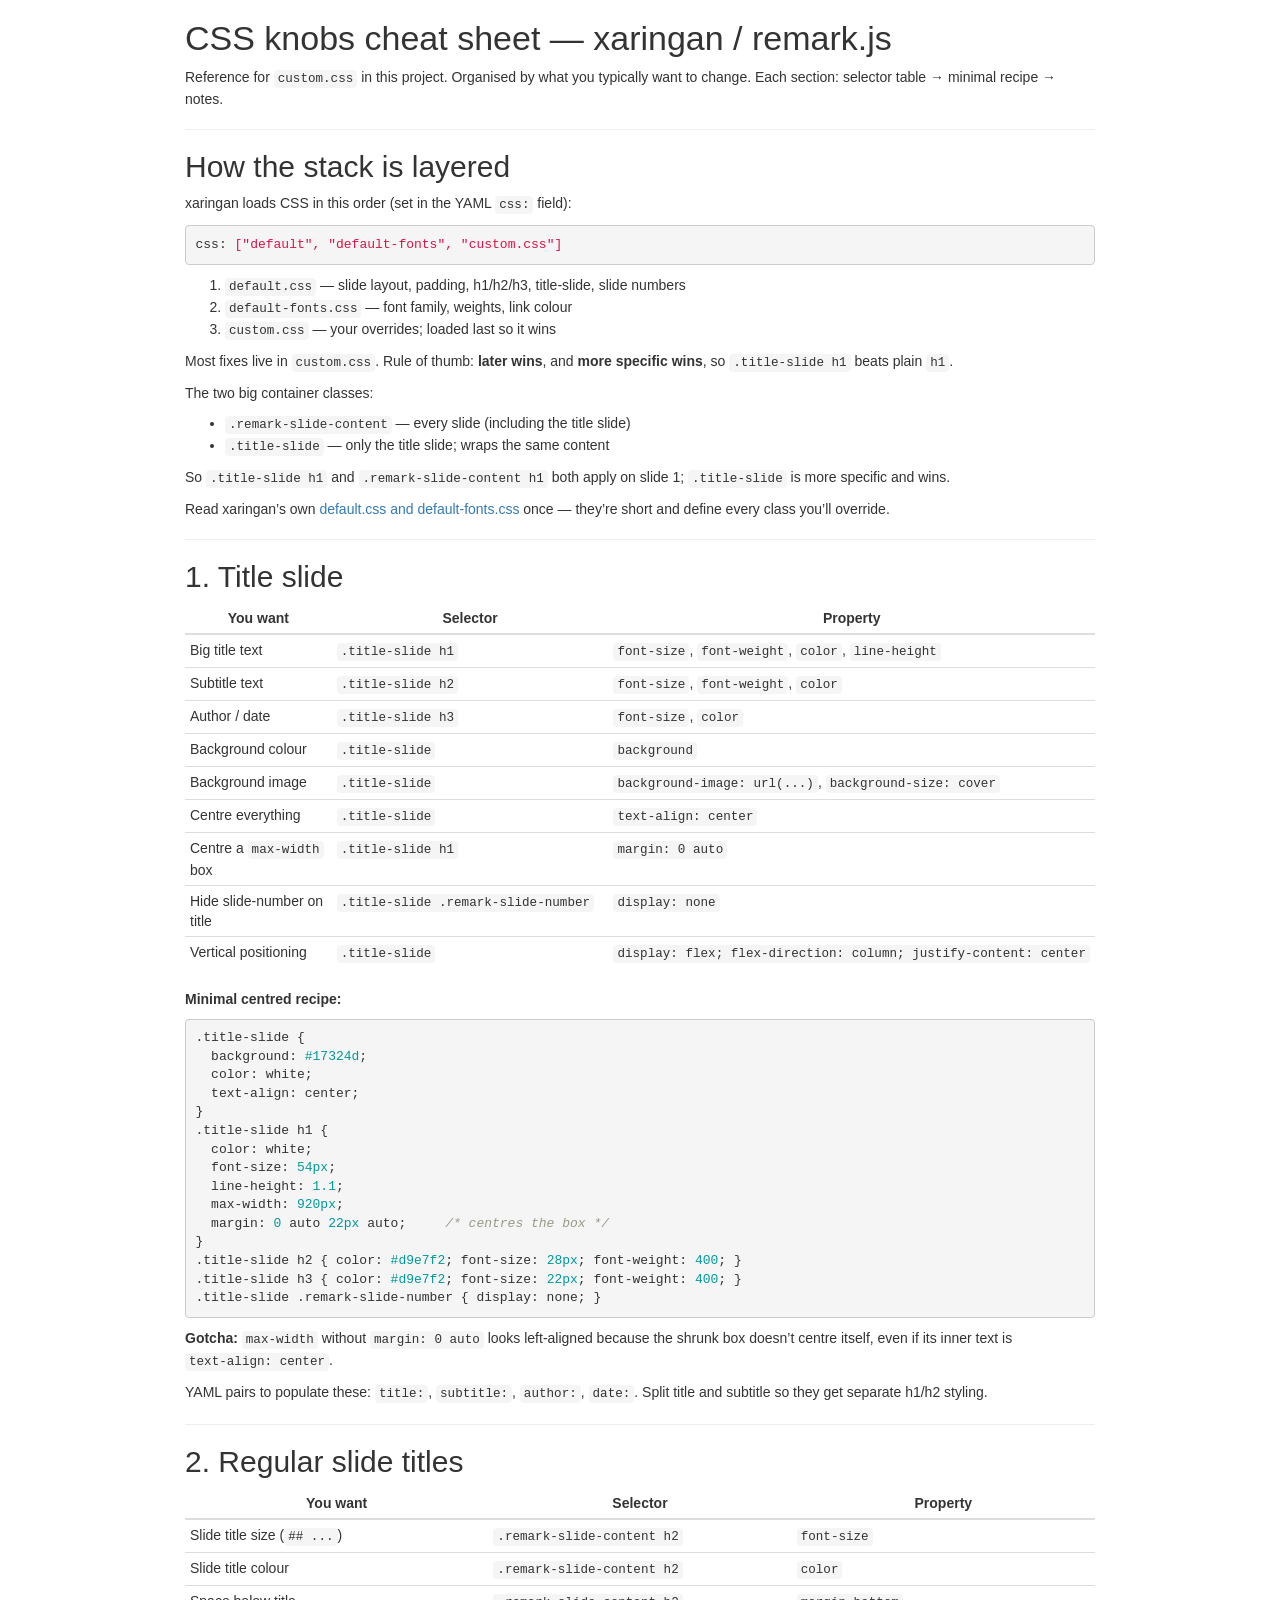
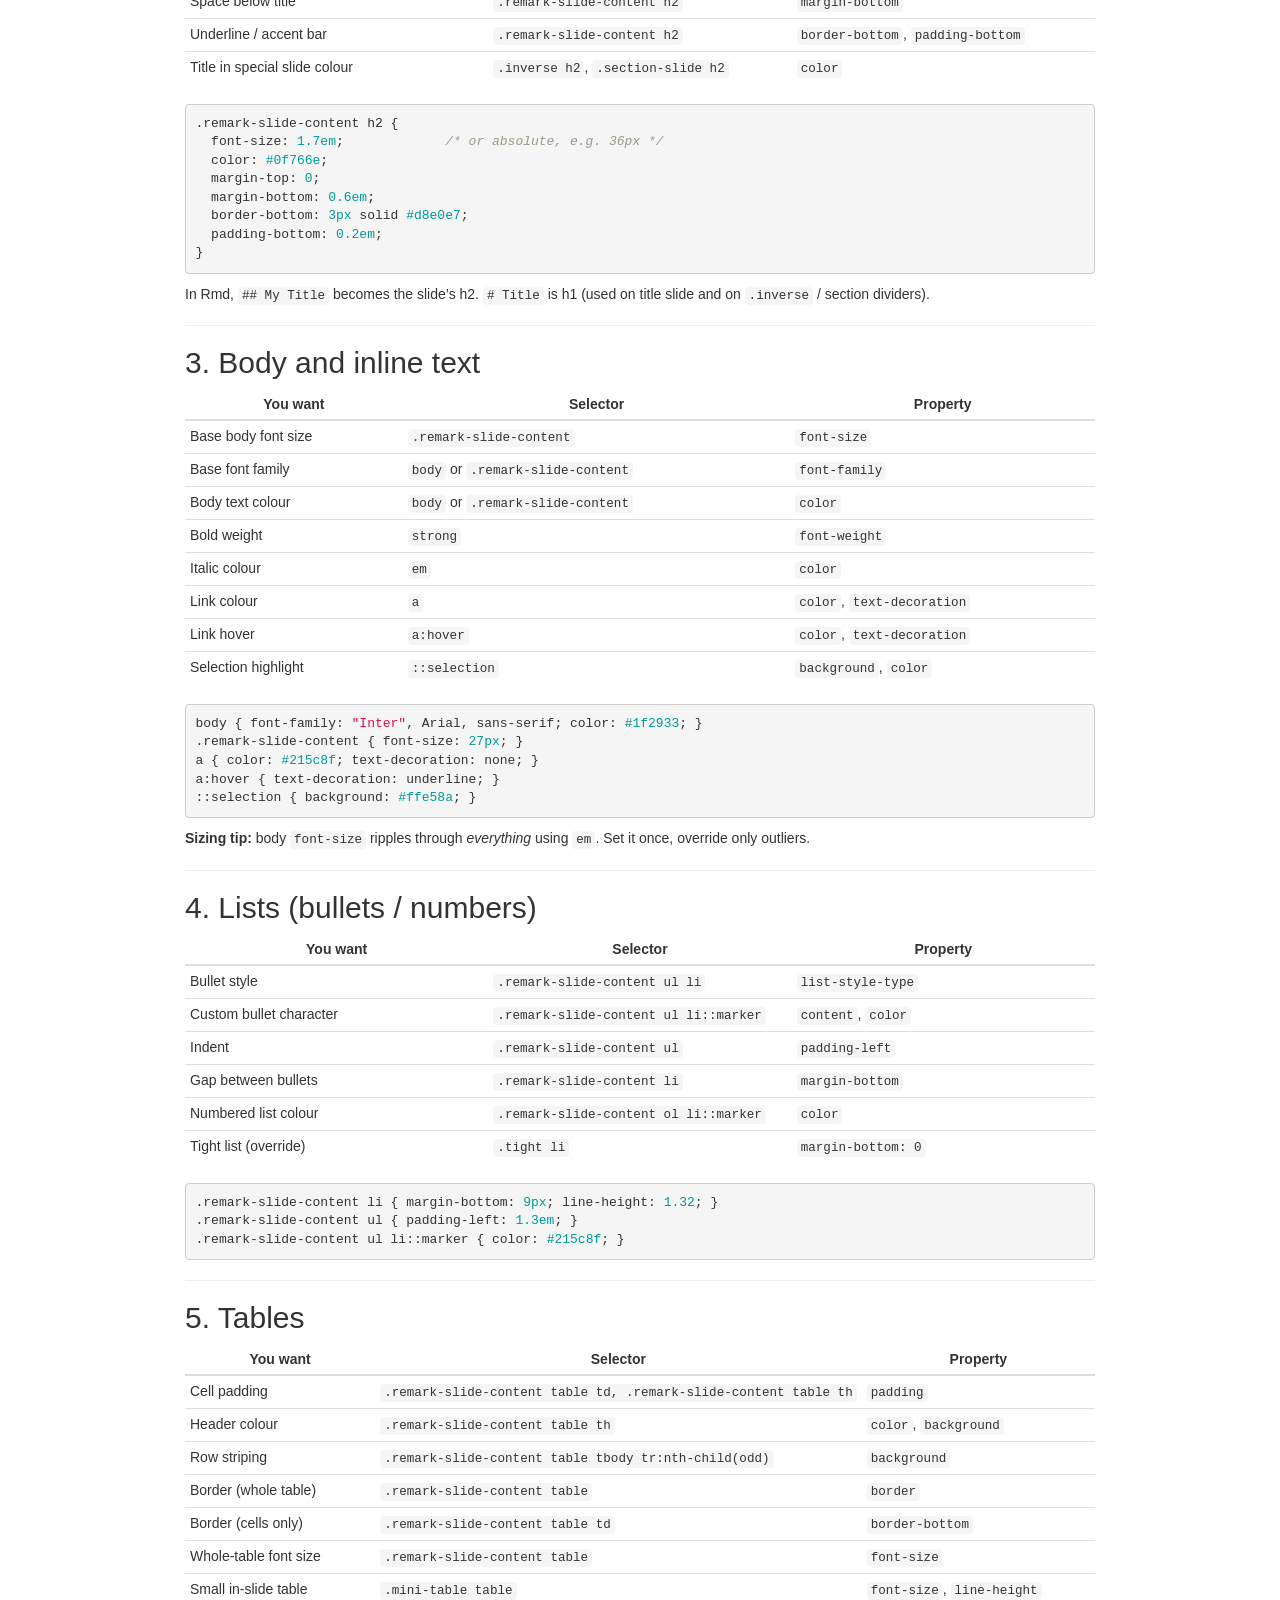
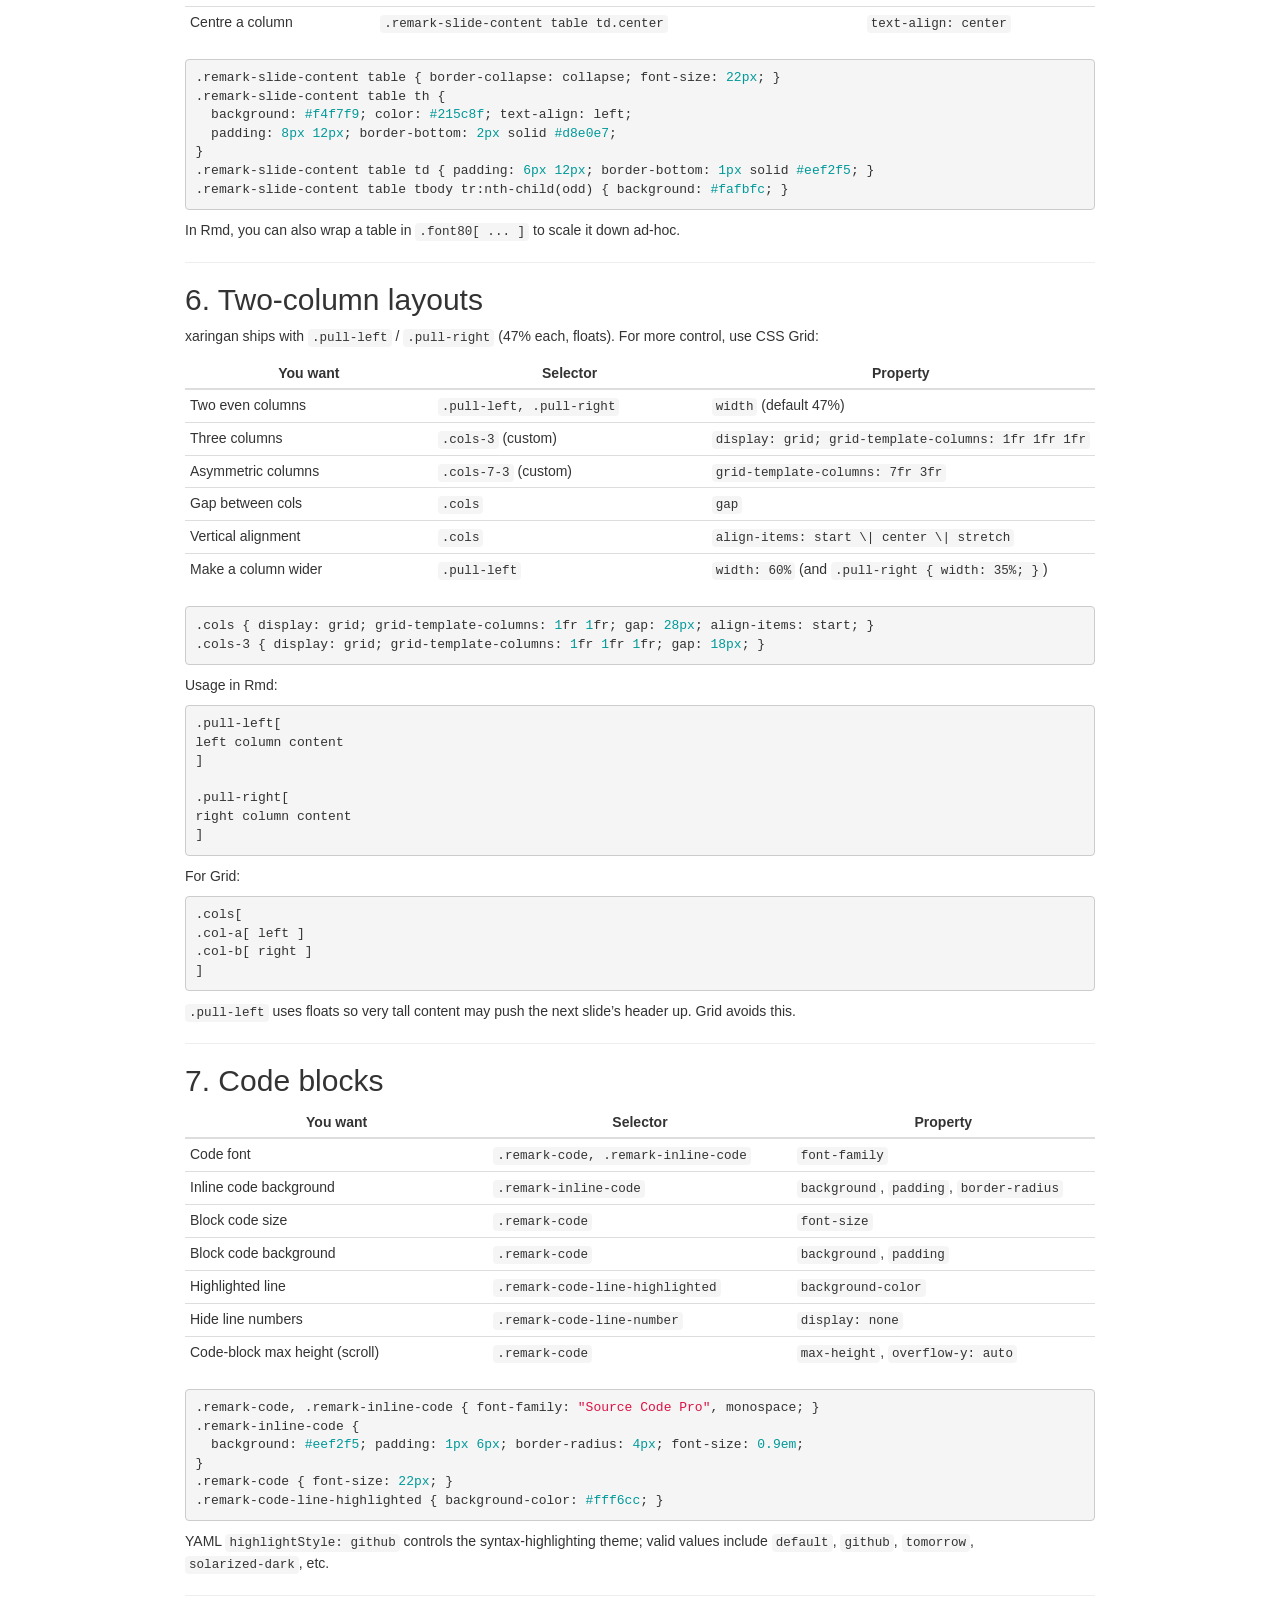
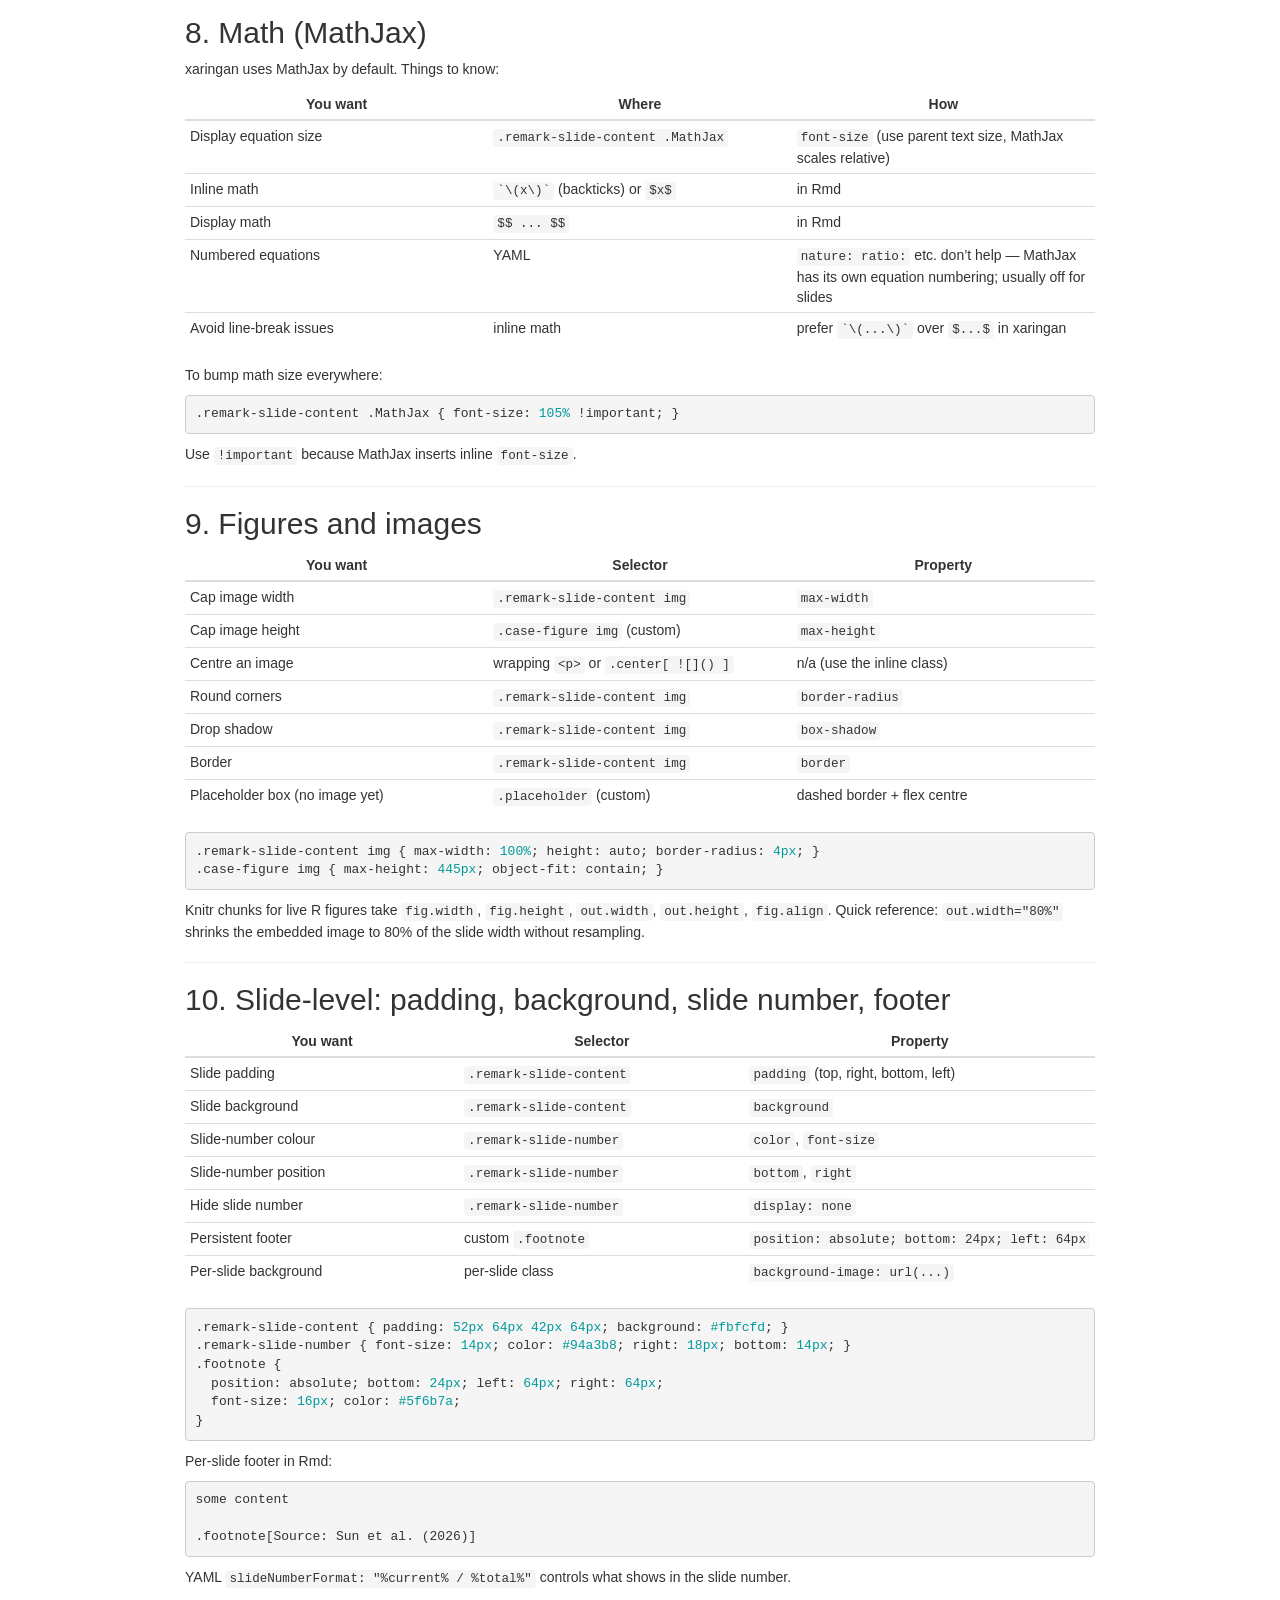
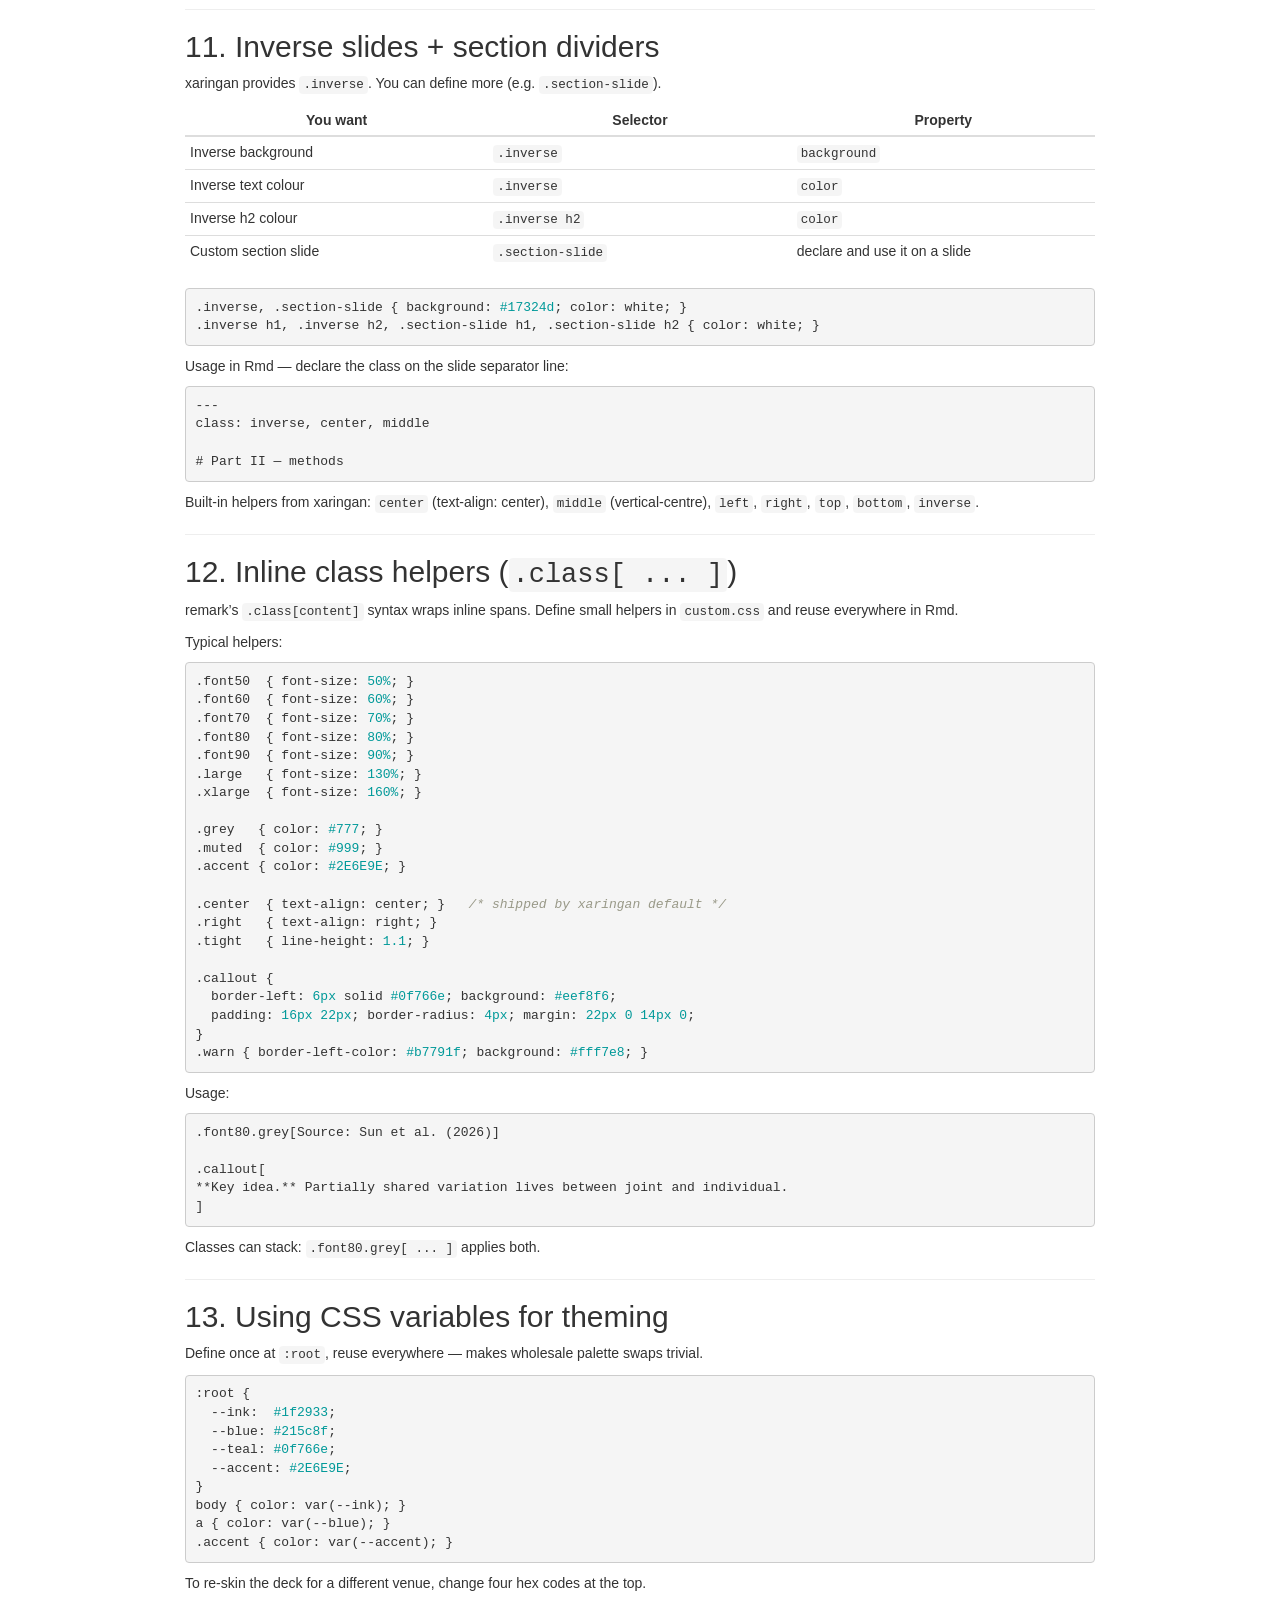
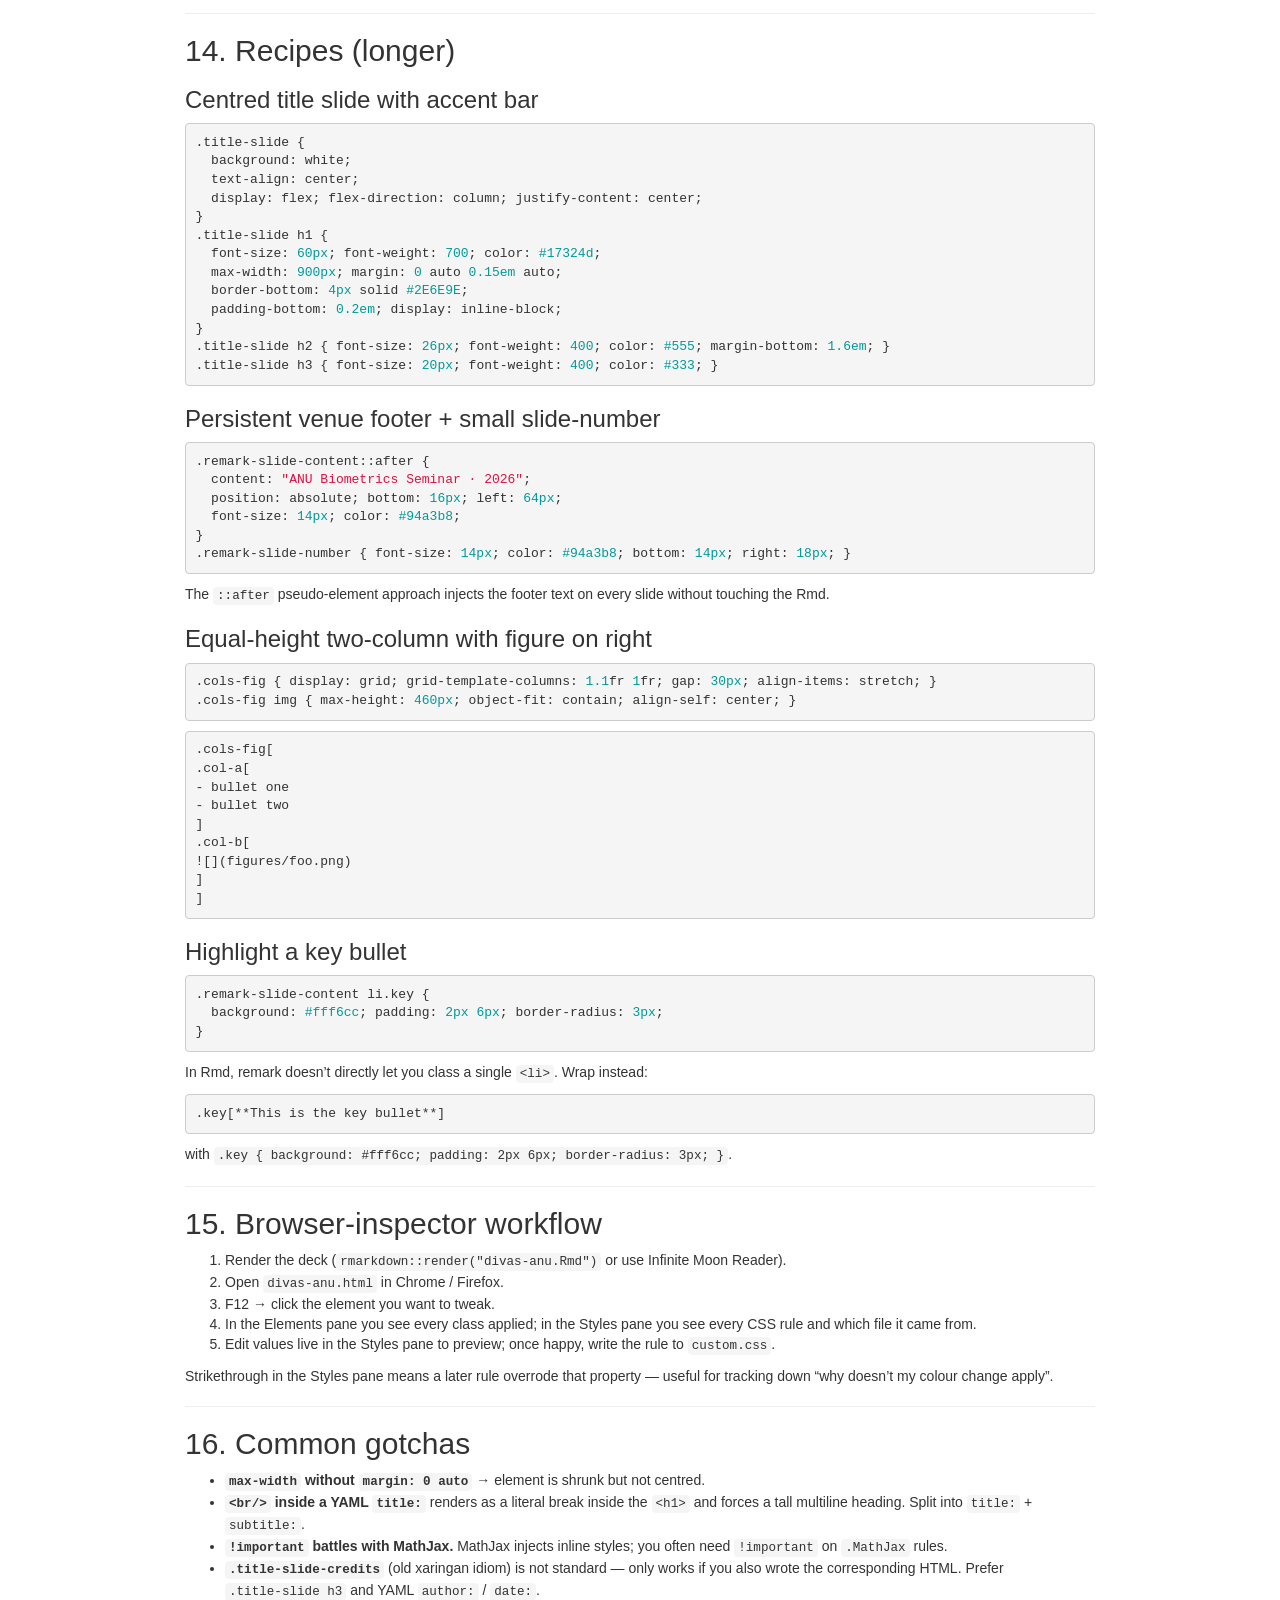
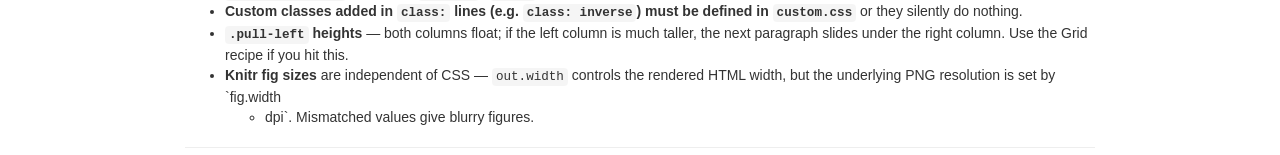
==== css-cheatsheet.html @ f2d8afa0 "css cheatsheet added" ====
<!DOCTYPE html>

<html>

<head>

<meta charset="utf-8" />
<meta name="generator" content="pandoc" />
<meta http-equiv="X-UA-Compatible" content="IE=EDGE" />




<title>css-cheatsheet</title>

<script>// Pandoc 2.9 adds attributes on both header and div. We remove the former (to
// be compatible with the behavior of Pandoc < 2.8).
document.addEventListener('DOMContentLoaded', function(e) {
  var hs = document.querySelectorAll("div.section[class*='level'] > :first-child");
  var i, h, a;
  for (i = 0; i < hs.length; i++) {
    h = hs[i];
    if (!/^h[1-6]$/i.test(h.tagName)) continue;  // it should be a header h1-h6
    a = h.attributes;
    while (a.length > 0) h.removeAttribute(a[0].name);
  }
});
</script>
<script>/*! jQuery v3.6.0 | (c) OpenJS Foundation and other contributors | jquery.org/license */
!function(e,t){"use strict";"object"==typeof module&&"object"==typeof module.exports?module.exports=e.document?t(e,!0):function(e){if(!e.document)throw new Error("jQuery requires a window with a document");return t(e)}:t(e)}("undefined"!=typeof window?window:this,function(C,e){"use strict";var t=[],r=Object.getPrototypeOf,s=t.slice,g=t.flat?function(e){return t.flat.call(e)}:function(e){return t.concat.apply([],e)},u=t.push,i=t.indexOf,n={},o=n.toString,v=n.hasOwnProperty,a=v.toString,l=a.call(Object),y={},m=function(e){return"function"==typeof e&&"number"!=typeof e.nodeType&&"function"!=typeof e.item},x=function(e){return null!=e&&e===e.window},E=C.document,c={type:!0,src:!0,nonce:!0,noModule:!0};function b(e,t,n){var r,i,o=(n=n||E).createElement("script");if(o.text=e,t)for(r in c)(i=t[r]||t.getAttribute&&t.getAttribute(r))&&o.setAttribute(r,i);n.head.appendChild(o).parentNode.removeChild(o)}function w(e){return null==e?e+"":"object"==typeof e||"function"==typeof e?n[o.call(e)]||"object":typeof e}var f="3.6.0",S=function(e,t){return new S.fn.init(e,t)};function p(e){var t=!!e&&"length"in e&&e.length,n=w(e);return!m(e)&&!x(e)&&("array"===n||0===t||"number"==typeof t&&0<t&&t-1 in e)}S.fn=S.prototype={jquery:f,constructor:S,length:0,toArray:function(){return s.call(this)},get:function(e){return null==e?s.call(this):e<0?this[e+this.length]:this[e]},pushStack:function(e){var t=S.merge(this.constructor(),e);return t.prevObject=this,t},each:function(e){return S.each(this,e)},map:function(n){return this.pushStack(S.map(this,function(e,t){return n.call(e,t,e)}))},slice:function(){return this.pushStack(s.apply(this,arguments))},first:function(){return this.eq(0)},last:function(){return this.eq(-1)},even:function(){return this.pushStack(S.grep(this,function(e,t){return(t+1)%2}))},odd:function(){return this.pushStack(S.grep(this,function(e,t){return t%2}))},eq:function(e){var t=this.length,n=+e+(e<0?t:0);return this.pushStack(0<=n&&n<t?[this[n]]:[])},end:function(){return this.prevObject||this.constructor()},push:u,sort:t.sort,splice:t.splice},S.extend=S.fn.extend=function(){var e,t,n,r,i,o,a=arguments[0]||{},s=1,u=arguments.length,l=!1;for("boolean"==typeof a&&(l=a,a=arguments[s]||{},s++),"object"==typeof a||m(a)||(a={}),s===u&&(a=this,s--);s<u;s++)if(null!=(e=arguments[s]))for(t in e)r=e[t],"__proto__"!==t&&a!==r&&(l&&r&&(S.isPlainObject(r)||(i=Array.isArray(r)))?(n=a[t],o=i&&!Array.isArray(n)?[]:i||S.isPlainObject(n)?n:{},i=!1,a[t]=S.extend(l,o,r)):void 0!==r&&(a[t]=r));return a},S.extend({expando:"jQuery"+(f+Math.random()).replace(/\D/g,""),isReady:!0,error:function(e){throw new Error(e)},noop:function(){},isPlainObject:function(e){var t,n;return!(!e||"[object Object]"!==o.call(e))&&(!(t=r(e))||"function"==typeof(n=v.call(t,"constructor")&&t.constructor)&&a.call(n)===l)},isEmptyObject:function(e){var t;for(t in e)return!1;return!0},globalEval:function(e,t,n){b(e,{nonce:t&&t.nonce},n)},each:function(e,t){var n,r=0;if(p(e)){for(n=e.length;r<n;r++)if(!1===t.call(e[r],r,e[r]))break}else for(r in e)if(!1===t.call(e[r],r,e[r]))break;return e},makeArray:function(e,t){var n=t||[];return null!=e&&(p(Object(e))?S.merge(n,"string"==typeof e?[e]:e):u.call(n,e)),n},inArray:function(e,t,n){return null==t?-1:i.call(t,e,n)},merge:function(e,t){for(var n=+t.length,r=0,i=e.length;r<n;r++)e[i++]=t[r];return e.length=i,e},grep:function(e,t,n){for(var r=[],i=0,o=e.length,a=!n;i<o;i++)!t(e[i],i)!==a&&r.push(e[i]);return r},map:function(e,t,n){var r,i,o=0,a=[];if(p(e))for(r=e.length;o<r;o++)null!=(i=t(e[o],o,n))&&a.push(i);else for(o in e)null!=(i=t(e[o],o,n))&&a.push(i);return g(a)},guid:1,support:y}),"function"==typeof Symbol&&(S.fn[Symbol.iterator]=t[Symbol.iterator]),S.each("Boolean Number String Function Array Date RegExp Object Error Symbol".split(" "),function(e,t){n["[object "+t+"]"]=t.toLowerCase()});var d=function(n){var e,d,b,o,i,h,f,g,w,u,l,T,C,a,E,v,s,c,y,S="sizzle"+1*new Date,p=n.document,k=0,r=0,m=ue(),x=ue(),A=ue(),N=ue(),j=function(e,t){return e===t&&(l=!0),0},D={}.hasOwnProperty,t=[],q=t.pop,L=t.push,H=t.push,O=t.slice,P=function(e,t){for(var n=0,r=e.length;n<r;n++)if(e[n]===t)return n;return-1},R="checked|selected|async|autofocus|autoplay|controls|defer|disabled|hidden|ismap|loop|multiple|open|readonly|required|scoped",M="[\\x20\\t\\r\\n\\f]",I="(?:\\\\[\\da-fA-F]{1,6}"+M+"?|\\\\[^\\r\\n\\f]|[\\w-]|[^\0-\\x7f])+",W="\\["+M+"*("+I+")(?:"+M+"*([*^$|!~]?=)"+M+"*(?:'((?:\\\\.|[^\\\\'])*)'|\"((?:\\\\.|[^\\\\\"])*)\"|("+I+"))|)"+M+"*\\]",F=":("+I+")(?:\\((('((?:\\\\.|[^\\\\'])*)'|\"((?:\\\\.|[^\\\\\"])*)\")|((?:\\\\.|[^\\\\()[\\]]|"+W+")*)|.*)\\)|)",B=new RegExp(M+"+","g"),$=new RegExp("^"+M+"+|((?:^|[^\\\\])(?:\\\\.)*)"+M+"+$","g"),_=new RegExp("^"+M+"*,"+M+"*"),z=new RegExp("^"+M+"*([>+~]|"+M+")"+M+"*"),U=new RegExp(M+"|>"),X=new RegExp(F),V=new RegExp("^"+I+"$"),G={ID:new RegExp("^#("+I+")"),CLASS:new RegExp("^\\.("+I+")"),TAG:new RegExp("^("+I+"|[*])"),ATTR:new RegExp("^"+W),PSEUDO:new RegExp("^"+F),CHILD:new RegExp("^:(only|first|last|nth|nth-last)-(child|of-type)(?:\\("+M+"*(even|odd|(([+-]|)(\\d*)n|)"+M+"*(?:([+-]|)"+M+"*(\\d+)|))"+M+"*\\)|)","i"),bool:new RegExp("^(?:"+R+")$","i"),needsContext:new RegExp("^"+M+"*[>+~]|:(even|odd|eq|gt|lt|nth|first|last)(?:\\("+M+"*((?:-\\d)?\\d*)"+M+"*\\)|)(?=[^-]|$)","i")},Y=/HTML$/i,Q=/^(?:input|select|textarea|button)$/i,J=/^h\d$/i,K=/^[^{]+\{\s*\[native \w/,Z=/^(?:#([\w-]+)|(\w+)|\.([\w-]+))$/,ee=/[+~]/,te=new RegExp("\\\\[\\da-fA-F]{1,6}"+M+"?|\\\\([^\\r\\n\\f])","g"),ne=function(e,t){var n="0x"+e.slice(1)-65536;return t||(n<0?String.fromCharCode(n+65536):String.fromCharCode(n>>10|55296,1023&n|56320))},re=/([\0-\x1f\x7f]|^-?\d)|^-$|[^\0-\x1f\x7f-\uFFFF\w-]/g,ie=function(e,t){return t?"\0"===e?"\ufffd":e.slice(0,-1)+"\\"+e.charCodeAt(e.length-1).toString(16)+" ":"\\"+e},oe=function(){T()},ae=be(function(e){return!0===e.disabled&&"fieldset"===e.nodeName.toLowerCase()},{dir:"parentNode",next:"legend"});try{H.apply(t=O.call(p.childNodes),p.childNodes),t[p.childNodes.length].nodeType}catch(e){H={apply:t.length?function(e,t){L.apply(e,O.call(t))}:function(e,t){var n=e.length,r=0;while(e[n++]=t[r++]);e.length=n-1}}}function se(t,e,n,r){var i,o,a,s,u,l,c,f=e&&e.ownerDocument,p=e?e.nodeType:9;if(n=n||[],"string"!=typeof t||!t||1!==p&&9!==p&&11!==p)return n;if(!r&&(T(e),e=e||C,E)){if(11!==p&&(u=Z.exec(t)))if(i=u[1]){if(9===p){if(!(a=e.getElementById(i)))return n;if(a.id===i)return n.push(a),n}else if(f&&(a=f.getElementById(i))&&y(e,a)&&a.id===i)return n.push(a),n}else{if(u[2])return H.apply(n,e.getElementsByTagName(t)),n;if((i=u[3])&&d.getElementsByClassName&&e.getElementsByClassName)return H.apply(n,e.getElementsByClassName(i)),n}if(d.qsa&&!N[t+" "]&&(!v||!v.test(t))&&(1!==p||"object"!==e.nodeName.toLowerCase())){if(c=t,f=e,1===p&&(U.test(t)||z.test(t))){(f=ee.test(t)&&ye(e.parentNode)||e)===e&&d.scope||((s=e.getAttribute("id"))?s=s.replace(re,ie):e.setAttribute("id",s=S)),o=(l=h(t)).length;while(o--)l[o]=(s?"#"+s:":scope")+" "+xe(l[o]);c=l.join(",")}try{return H.apply(n,f.querySelectorAll(c)),n}catch(e){N(t,!0)}finally{s===S&&e.removeAttribute("id")}}}return g(t.replace($,"$1"),e,n,r)}function ue(){var r=[];return function e(t,n){return r.push(t+" ")>b.cacheLength&&delete e[r.shift()],e[t+" "]=n}}function le(e){return e[S]=!0,e}function ce(e){var t=C.createElement("fieldset");try{return!!e(t)}catch(e){return!1}finally{t.parentNode&&t.parentNode.removeChild(t),t=null}}function fe(e,t){var n=e.split("|"),r=n.length;while(r--)b.attrHandle[n[r]]=t}function pe(e,t){var n=t&&e,r=n&&1===e.nodeType&&1===t.nodeType&&e.sourceIndex-t.sourceIndex;if(r)return r;if(n)while(n=n.nextSibling)if(n===t)return-1;return e?1:-1}function de(t){return function(e){return"input"===e.nodeName.toLowerCase()&&e.type===t}}function he(n){return function(e){var t=e.nodeName.toLowerCase();return("input"===t||"button"===t)&&e.type===n}}function ge(t){return function(e){return"form"in e?e.parentNode&&!1===e.disabled?"label"in e?"label"in e.parentNode?e.parentNode.disabled===t:e.disabled===t:e.isDisabled===t||e.isDisabled!==!t&&ae(e)===t:e.disabled===t:"label"in e&&e.disabled===t}}function ve(a){return le(function(o){return o=+o,le(function(e,t){var n,r=a([],e.length,o),i=r.length;while(i--)e[n=r[i]]&&(e[n]=!(t[n]=e[n]))})})}function ye(e){return e&&"undefined"!=typeof e.getElementsByTagName&&e}for(e in d=se.support={},i=se.isXML=function(e){var t=e&&e.namespaceURI,n=e&&(e.ownerDocument||e).documentElement;return!Y.test(t||n&&n.nodeName||"HTML")},T=se.setDocument=function(e){var t,n,r=e?e.ownerDocument||e:p;return r!=C&&9===r.nodeType&&r.documentElement&&(a=(C=r).documentElement,E=!i(C),p!=C&&(n=C.defaultView)&&n.top!==n&&(n.addEventListener?n.addEventListener("unload",oe,!1):n.attachEvent&&n.attachEvent("onunload",oe)),d.scope=ce(function(e){return a.appendChild(e).appendChild(C.createElement("div")),"undefined"!=typeof e.querySelectorAll&&!e.querySelectorAll(":scope fieldset div").length}),d.attributes=ce(function(e){return e.className="i",!e.getAttribute("className")}),d.getElementsByTagName=ce(function(e){return e.appendChild(C.createComment("")),!e.getElementsByTagName("*").length}),d.getElementsByClassName=K.test(C.getElementsByClassName),d.getById=ce(function(e){return a.appendChild(e).id=S,!C.getElementsByName||!C.getElementsByName(S).length}),d.getById?(b.filter.ID=function(e){var t=e.replace(te,ne);return function(e){return e.getAttribute("id")===t}},b.find.ID=function(e,t){if("undefined"!=typeof t.getElementById&&E){var n=t.getElementById(e);return n?[n]:[]}}):(b.filter.ID=function(e){var n=e.replace(te,ne);return function(e){var t="undefined"!=typeof e.getAttributeNode&&e.getAttributeNode("id");return t&&t.value===n}},b.find.ID=function(e,t){if("undefined"!=typeof t.getElementById&&E){var n,r,i,o=t.getElementById(e);if(o){if((n=o.getAttributeNode("id"))&&n.value===e)return[o];i=t.getElementsByName(e),r=0;while(o=i[r++])if((n=o.getAttributeNode("id"))&&n.value===e)return[o]}return[]}}),b.find.TAG=d.getElementsByTagName?function(e,t){return"undefined"!=typeof t.getElementsByTagName?t.getElementsByTagName(e):d.qsa?t.querySelectorAll(e):void 0}:function(e,t){var n,r=[],i=0,o=t.getElementsByTagName(e);if("*"===e){while(n=o[i++])1===n.nodeType&&r.push(n);return r}return o},b.find.CLASS=d.getElementsByClassName&&function(e,t){if("undefined"!=typeof t.getElementsByClassName&&E)return t.getElementsByClassName(e)},s=[],v=[],(d.qsa=K.test(C.querySelectorAll))&&(ce(function(e){var t;a.appendChild(e).innerHTML="<a id='"+S+"'></a><select id='"+S+"-\r\\' msallowcapture=''><option selected=''></option></select>",e.querySelectorAll("[msallowcapture^='']").length&&v.push("[*^$]="+M+"*(?:''|\"\")"),e.querySelectorAll("[selected]").length||v.push("\\["+M+"*(?:value|"+R+")"),e.querySelectorAll("[id~="+S+"-]").length||v.push("~="),(t=C.createElement("input")).setAttribute("name",""),e.appendChild(t),e.querySelectorAll("[name='']").length||v.push("\\["+M+"*name"+M+"*="+M+"*(?:''|\"\")"),e.querySelectorAll(":checked").length||v.push(":checked"),e.querySelectorAll("a#"+S+"+*").length||v.push(".#.+[+~]"),e.querySelectorAll("\\\f"),v.push("[\\r\\n\\f]")}),ce(function(e){e.innerHTML="<a href='' disabled='disabled'></a><select disabled='disabled'><option/></select>";var t=C.createElement("input");t.setAttribute("type","hidden"),e.appendChild(t).setAttribute("name","D"),e.querySelectorAll("[name=d]").length&&v.push("name"+M+"*[*^$|!~]?="),2!==e.querySelectorAll(":enabled").length&&v.push(":enabled",":disabled"),a.appendChild(e).disabled=!0,2!==e.querySelectorAll(":disabled").length&&v.push(":enabled",":disabled"),e.querySelectorAll("*,:x"),v.push(",.*:")})),(d.matchesSelector=K.test(c=a.matches||a.webkitMatchesSelector||a.mozMatchesSelector||a.oMatchesSelector||a.msMatchesSelector))&&ce(function(e){d.disconnectedMatch=c.call(e,"*"),c.call(e,"[s!='']:x"),s.push("!=",F)}),v=v.length&&new RegExp(v.join("|")),s=s.length&&new RegExp(s.join("|")),t=K.test(a.compareDocumentPosition),y=t||K.test(a.contains)?function(e,t){var n=9===e.nodeType?e.documentElement:e,r=t&&t.parentNode;return e===r||!(!r||1!==r.nodeType||!(n.contains?n.contains(r):e.compareDocumentPosition&&16&e.compareDocumentPosition(r)))}:function(e,t){if(t)while(t=t.parentNode)if(t===e)return!0;return!1},j=t?function(e,t){if(e===t)return l=!0,0;var n=!e.compareDocumentPosition-!t.compareDocumentPosition;return n||(1&(n=(e.ownerDocument||e)==(t.ownerDocument||t)?e.compareDocumentPosition(t):1)||!d.sortDetached&&t.compareDocumentPosition(e)===n?e==C||e.ownerDocument==p&&y(p,e)?-1:t==C||t.ownerDocument==p&&y(p,t)?1:u?P(u,e)-P(u,t):0:4&n?-1:1)}:function(e,t){if(e===t)return l=!0,0;var n,r=0,i=e.parentNode,o=t.parentNode,a=[e],s=[t];if(!i||!o)return e==C?-1:t==C?1:i?-1:o?1:u?P(u,e)-P(u,t):0;if(i===o)return pe(e,t);n=e;while(n=n.parentNode)a.unshift(n);n=t;while(n=n.parentNode)s.unshift(n);while(a[r]===s[r])r++;return r?pe(a[r],s[r]):a[r]==p?-1:s[r]==p?1:0}),C},se.matches=function(e,t){return se(e,null,null,t)},se.matchesSelector=function(e,t){if(T(e),d.matchesSelector&&E&&!N[t+" "]&&(!s||!s.test(t))&&(!v||!v.test(t)))try{var n=c.call(e,t);if(n||d.disconnectedMatch||e.document&&11!==e.document.nodeType)return n}catch(e){N(t,!0)}return 0<se(t,C,null,[e]).length},se.contains=function(e,t){return(e.ownerDocument||e)!=C&&T(e),y(e,t)},se.attr=function(e,t){(e.ownerDocument||e)!=C&&T(e);var n=b.attrHandle[t.toLowerCase()],r=n&&D.call(b.attrHandle,t.toLowerCase())?n(e,t,!E):void 0;return void 0!==r?r:d.attributes||!E?e.getAttribute(t):(r=e.getAttributeNode(t))&&r.specified?r.value:null},se.escape=function(e){return(e+"").replace(re,ie)},se.error=function(e){throw new Error("Syntax error, unrecognized expression: "+e)},se.uniqueSort=function(e){var t,n=[],r=0,i=0;if(l=!d.detectDuplicates,u=!d.sortStable&&e.slice(0),e.sort(j),l){while(t=e[i++])t===e[i]&&(r=n.push(i));while(r--)e.splice(n[r],1)}return u=null,e},o=se.getText=function(e){var t,n="",r=0,i=e.nodeType;if(i){if(1===i||9===i||11===i){if("string"==typeof e.textContent)return e.textContent;for(e=e.firstChild;e;e=e.nextSibling)n+=o(e)}else if(3===i||4===i)return e.nodeValue}else while(t=e[r++])n+=o(t);return n},(b=se.selectors={cacheLength:50,createPseudo:le,match:G,attrHandle:{},find:{},relative:{">":{dir:"parentNode",first:!0}," ":{dir:"parentNode"},"+":{dir:"previousSibling",first:!0},"~":{dir:"previousSibling"}},preFilter:{ATTR:function(e){return e[1]=e[1].replace(te,ne),e[3]=(e[3]||e[4]||e[5]||"").replace(te,ne),"~="===e[2]&&(e[3]=" "+e[3]+" "),e.slice(0,4)},CHILD:function(e){return e[1]=e[1].toLowerCase(),"nth"===e[1].slice(0,3)?(e[3]||se.error(e[0]),e[4]=+(e[4]?e[5]+(e[6]||1):2*("even"===e[3]||"odd"===e[3])),e[5]=+(e[7]+e[8]||"odd"===e[3])):e[3]&&se.error(e[0]),e},PSEUDO:function(e){var t,n=!e[6]&&e[2];return G.CHILD.test(e[0])?null:(e[3]?e[2]=e[4]||e[5]||"":n&&X.test(n)&&(t=h(n,!0))&&(t=n.indexOf(")",n.length-t)-n.length)&&(e[0]=e[0].slice(0,t),e[2]=n.slice(0,t)),e.slice(0,3))}},filter:{TAG:function(e){var t=e.replace(te,ne).toLowerCase();return"*"===e?function(){return!0}:function(e){return e.nodeName&&e.nodeName.toLowerCase()===t}},CLASS:function(e){var t=m[e+" "];return t||(t=new RegExp("(^|"+M+")"+e+"("+M+"|$)"))&&m(e,function(e){return t.test("string"==typeof e.className&&e.className||"undefined"!=typeof e.getAttribute&&e.getAttribute("class")||"")})},ATTR:function(n,r,i){return function(e){var t=se.attr(e,n);return null==t?"!="===r:!r||(t+="","="===r?t===i:"!="===r?t!==i:"^="===r?i&&0===t.indexOf(i):"*="===r?i&&-1<t.indexOf(i):"$="===r?i&&t.slice(-i.length)===i:"~="===r?-1<(" "+t.replace(B," ")+" ").indexOf(i):"|="===r&&(t===i||t.slice(0,i.length+1)===i+"-"))}},CHILD:function(h,e,t,g,v){var y="nth"!==h.slice(0,3),m="last"!==h.slice(-4),x="of-type"===e;return 1===g&&0===v?function(e){return!!e.parentNode}:function(e,t,n){var r,i,o,a,s,u,l=y!==m?"nextSibling":"previousSibling",c=e.parentNode,f=x&&e.nodeName.toLowerCase(),p=!n&&!x,d=!1;if(c){if(y){while(l){a=e;while(a=a[l])if(x?a.nodeName.toLowerCase()===f:1===a.nodeType)return!1;u=l="only"===h&&!u&&"nextSibling"}return!0}if(u=[m?c.firstChild:c.lastChild],m&&p){d=(s=(r=(i=(o=(a=c)[S]||(a[S]={}))[a.uniqueID]||(o[a.uniqueID]={}))[h]||[])[0]===k&&r[1])&&r[2],a=s&&c.childNodes[s];while(a=++s&&a&&a[l]||(d=s=0)||u.pop())if(1===a.nodeType&&++d&&a===e){i[h]=[k,s,d];break}}else if(p&&(d=s=(r=(i=(o=(a=e)[S]||(a[S]={}))[a.uniqueID]||(o[a.uniqueID]={}))[h]||[])[0]===k&&r[1]),!1===d)while(a=++s&&a&&a[l]||(d=s=0)||u.pop())if((x?a.nodeName.toLowerCase()===f:1===a.nodeType)&&++d&&(p&&((i=(o=a[S]||(a[S]={}))[a.uniqueID]||(o[a.uniqueID]={}))[h]=[k,d]),a===e))break;return(d-=v)===g||d%g==0&&0<=d/g}}},PSEUDO:function(e,o){var t,a=b.pseudos[e]||b.setFilters[e.toLowerCase()]||se.error("unsupported pseudo: "+e);return a[S]?a(o):1<a.length?(t=[e,e,"",o],b.setFilters.hasOwnProperty(e.toLowerCase())?le(function(e,t){var n,r=a(e,o),i=r.length;while(i--)e[n=P(e,r[i])]=!(t[n]=r[i])}):function(e){return a(e,0,t)}):a}},pseudos:{not:le(function(e){var r=[],i=[],s=f(e.replace($,"$1"));return s[S]?le(function(e,t,n,r){var i,o=s(e,null,r,[]),a=e.length;while(a--)(i=o[a])&&(e[a]=!(t[a]=i))}):function(e,t,n){return r[0]=e,s(r,null,n,i),r[0]=null,!i.pop()}}),has:le(function(t){return function(e){return 0<se(t,e).length}}),contains:le(function(t){return t=t.replace(te,ne),function(e){return-1<(e.textContent||o(e)).indexOf(t)}}),lang:le(function(n){return V.test(n||"")||se.error("unsupported lang: "+n),n=n.replace(te,ne).toLowerCase(),function(e){var t;do{if(t=E?e.lang:e.getAttribute("xml:lang")||e.getAttribute("lang"))return(t=t.toLowerCase())===n||0===t.indexOf(n+"-")}while((e=e.parentNode)&&1===e.nodeType);return!1}}),target:function(e){var t=n.location&&n.location.hash;return t&&t.slice(1)===e.id},root:function(e){return e===a},focus:function(e){return e===C.activeElement&&(!C.hasFocus||C.hasFocus())&&!!(e.type||e.href||~e.tabIndex)},enabled:ge(!1),disabled:ge(!0),checked:function(e){var t=e.nodeName.toLowerCase();return"input"===t&&!!e.checked||"option"===t&&!!e.selected},selected:function(e){return e.parentNode&&e.parentNode.selectedIndex,!0===e.selected},empty:function(e){for(e=e.firstChild;e;e=e.nextSibling)if(e.nodeType<6)return!1;return!0},parent:function(e){return!b.pseudos.empty(e)},header:function(e){return J.test(e.nodeName)},input:function(e){return Q.test(e.nodeName)},button:function(e){var t=e.nodeName.toLowerCase();return"input"===t&&"button"===e.type||"button"===t},text:function(e){var t;return"input"===e.nodeName.toLowerCase()&&"text"===e.type&&(null==(t=e.getAttribute("type"))||"text"===t.toLowerCase())},first:ve(function(){return[0]}),last:ve(function(e,t){return[t-1]}),eq:ve(function(e,t,n){return[n<0?n+t:n]}),even:ve(function(e,t){for(var n=0;n<t;n+=2)e.push(n);return e}),odd:ve(function(e,t){for(var n=1;n<t;n+=2)e.push(n);return e}),lt:ve(function(e,t,n){for(var r=n<0?n+t:t<n?t:n;0<=--r;)e.push(r);return e}),gt:ve(function(e,t,n){for(var r=n<0?n+t:n;++r<t;)e.push(r);return e})}}).pseudos.nth=b.pseudos.eq,{radio:!0,checkbox:!0,file:!0,password:!0,image:!0})b.pseudos[e]=de(e);for(e in{submit:!0,reset:!0})b.pseudos[e]=he(e);function me(){}function xe(e){for(var t=0,n=e.length,r="";t<n;t++)r+=e[t].value;return r}function be(s,e,t){var u=e.dir,l=e.next,c=l||u,f=t&&"parentNode"===c,p=r++;return e.first?function(e,t,n){while(e=e[u])if(1===e.nodeType||f)return s(e,t,n);return!1}:function(e,t,n){var r,i,o,a=[k,p];if(n){while(e=e[u])if((1===e.nodeType||f)&&s(e,t,n))return!0}else while(e=e[u])if(1===e.nodeType||f)if(i=(o=e[S]||(e[S]={}))[e.uniqueID]||(o[e.uniqueID]={}),l&&l===e.nodeName.toLowerCase())e=e[u]||e;else{if((r=i[c])&&r[0]===k&&r[1]===p)return a[2]=r[2];if((i[c]=a)[2]=s(e,t,n))return!0}return!1}}function we(i){return 1<i.length?function(e,t,n){var r=i.length;while(r--)if(!i[r](e,t,n))return!1;return!0}:i[0]}function Te(e,t,n,r,i){for(var o,a=[],s=0,u=e.length,l=null!=t;s<u;s++)(o=e[s])&&(n&&!n(o,r,i)||(a.push(o),l&&t.push(s)));return a}function Ce(d,h,g,v,y,e){return v&&!v[S]&&(v=Ce(v)),y&&!y[S]&&(y=Ce(y,e)),le(function(e,t,n,r){var i,o,a,s=[],u=[],l=t.length,c=e||function(e,t,n){for(var r=0,i=t.length;r<i;r++)se(e,t[r],n);return n}(h||"*",n.nodeType?[n]:n,[]),f=!d||!e&&h?c:Te(c,s,d,n,r),p=g?y||(e?d:l||v)?[]:t:f;if(g&&g(f,p,n,r),v){i=Te(p,u),v(i,[],n,r),o=i.length;while(o--)(a=i[o])&&(p[u[o]]=!(f[u[o]]=a))}if(e){if(y||d){if(y){i=[],o=p.length;while(o--)(a=p[o])&&i.push(f[o]=a);y(null,p=[],i,r)}o=p.length;while(o--)(a=p[o])&&-1<(i=y?P(e,a):s[o])&&(e[i]=!(t[i]=a))}}else p=Te(p===t?p.splice(l,p.length):p),y?y(null,t,p,r):H.apply(t,p)})}function Ee(e){for(var i,t,n,r=e.length,o=b.relative[e[0].type],a=o||b.relative[" "],s=o?1:0,u=be(function(e){return e===i},a,!0),l=be(function(e){return-1<P(i,e)},a,!0),c=[function(e,t,n){var r=!o&&(n||t!==w)||((i=t).nodeType?u(e,t,n):l(e,t,n));return i=null,r}];s<r;s++)if(t=b.relative[e[s].type])c=[be(we(c),t)];else{if((t=b.filter[e[s].type].apply(null,e[s].matches))[S]){for(n=++s;n<r;n++)if(b.relative[e[n].type])break;return Ce(1<s&&we(c),1<s&&xe(e.slice(0,s-1).concat({value:" "===e[s-2].type?"*":""})).replace($,"$1"),t,s<n&&Ee(e.slice(s,n)),n<r&&Ee(e=e.slice(n)),n<r&&xe(e))}c.push(t)}return we(c)}return me.prototype=b.filters=b.pseudos,b.setFilters=new me,h=se.tokenize=function(e,t){var n,r,i,o,a,s,u,l=x[e+" "];if(l)return t?0:l.slice(0);a=e,s=[],u=b.preFilter;while(a){for(o in n&&!(r=_.exec(a))||(r&&(a=a.slice(r[0].length)||a),s.push(i=[])),n=!1,(r=z.exec(a))&&(n=r.shift(),i.push({value:n,type:r[0].replace($," ")}),a=a.slice(n.length)),b.filter)!(r=G[o].exec(a))||u[o]&&!(r=u[o](r))||(n=r.shift(),i.push({value:n,type:o,matches:r}),a=a.slice(n.length));if(!n)break}return t?a.length:a?se.error(e):x(e,s).slice(0)},f=se.compile=function(e,t){var n,v,y,m,x,r,i=[],o=[],a=A[e+" "];if(!a){t||(t=h(e)),n=t.length;while(n--)(a=Ee(t[n]))[S]?i.push(a):o.push(a);(a=A(e,(v=o,m=0<(y=i).length,x=0<v.length,r=function(e,t,n,r,i){var o,a,s,u=0,l="0",c=e&&[],f=[],p=w,d=e||x&&b.find.TAG("*",i),h=k+=null==p?1:Math.random()||.1,g=d.length;for(i&&(w=t==C||t||i);l!==g&&null!=(o=d[l]);l++){if(x&&o){a=0,t||o.ownerDocument==C||(T(o),n=!E);while(s=v[a++])if(s(o,t||C,n)){r.push(o);break}i&&(k=h)}m&&((o=!s&&o)&&u--,e&&c.push(o))}if(u+=l,m&&l!==u){a=0;while(s=y[a++])s(c,f,t,n);if(e){if(0<u)while(l--)c[l]||f[l]||(f[l]=q.call(r));f=Te(f)}H.apply(r,f),i&&!e&&0<f.length&&1<u+y.length&&se.uniqueSort(r)}return i&&(k=h,w=p),c},m?le(r):r))).selector=e}return a},g=se.select=function(e,t,n,r){var i,o,a,s,u,l="function"==typeof e&&e,c=!r&&h(e=l.selector||e);if(n=n||[],1===c.length){if(2<(o=c[0]=c[0].slice(0)).length&&"ID"===(a=o[0]).type&&9===t.nodeType&&E&&b.relative[o[1].type]){if(!(t=(b.find.ID(a.matches[0].replace(te,ne),t)||[])[0]))return n;l&&(t=t.parentNode),e=e.slice(o.shift().value.length)}i=G.needsContext.test(e)?0:o.length;while(i--){if(a=o[i],b.relative[s=a.type])break;if((u=b.find[s])&&(r=u(a.matches[0].replace(te,ne),ee.test(o[0].type)&&ye(t.parentNode)||t))){if(o.splice(i,1),!(e=r.length&&xe(o)))return H.apply(n,r),n;break}}}return(l||f(e,c))(r,t,!E,n,!t||ee.test(e)&&ye(t.parentNode)||t),n},d.sortStable=S.split("").sort(j).join("")===S,d.detectDuplicates=!!l,T(),d.sortDetached=ce(function(e){return 1&e.compareDocumentPosition(C.createElement("fieldset"))}),ce(function(e){return e.innerHTML="<a href='#'></a>","#"===e.firstChild.getAttribute("href")})||fe("type|href|height|width",function(e,t,n){if(!n)return e.getAttribute(t,"type"===t.toLowerCase()?1:2)}),d.attributes&&ce(function(e){return e.innerHTML="<input/>",e.firstChild.setAttribute("value",""),""===e.firstChild.getAttribute("value")})||fe("value",function(e,t,n){if(!n&&"input"===e.nodeName.toLowerCase())return e.defaultValue}),ce(function(e){return null==e.getAttribute("disabled")})||fe(R,function(e,t,n){var r;if(!n)return!0===e[t]?t.toLowerCase():(r=e.getAttributeNode(t))&&r.specified?r.value:null}),se}(C);S.find=d,S.expr=d.selectors,S.expr[":"]=S.expr.pseudos,S.uniqueSort=S.unique=d.uniqueSort,S.text=d.getText,S.isXMLDoc=d.isXML,S.contains=d.contains,S.escapeSelector=d.escape;var h=function(e,t,n){var r=[],i=void 0!==n;while((e=e[t])&&9!==e.nodeType)if(1===e.nodeType){if(i&&S(e).is(n))break;r.push(e)}return r},T=function(e,t){for(var n=[];e;e=e.nextSibling)1===e.nodeType&&e!==t&&n.push(e);return n},k=S.expr.match.needsContext;function A(e,t){return e.nodeName&&e.nodeName.toLowerCase()===t.toLowerCase()}var N=/^<([a-z][^\/\0>:\x20\t\r\n\f]*)[\x20\t\r\n\f]*\/?>(?:<\/\1>|)$/i;function j(e,n,r){return m(n)?S.grep(e,function(e,t){return!!n.call(e,t,e)!==r}):n.nodeType?S.grep(e,function(e){return e===n!==r}):"string"!=typeof n?S.grep(e,function(e){return-1<i.call(n,e)!==r}):S.filter(n,e,r)}S.filter=function(e,t,n){var r=t[0];return n&&(e=":not("+e+")"),1===t.length&&1===r.nodeType?S.find.matchesSelector(r,e)?[r]:[]:S.find.matches(e,S.grep(t,function(e){return 1===e.nodeType}))},S.fn.extend({find:function(e){var t,n,r=this.length,i=this;if("string"!=typeof e)return this.pushStack(S(e).filter(function(){for(t=0;t<r;t++)if(S.contains(i[t],this))return!0}));for(n=this.pushStack([]),t=0;t<r;t++)S.find(e,i[t],n);return 1<r?S.uniqueSort(n):n},filter:function(e){return this.pushStack(j(this,e||[],!1))},not:function(e){return this.pushStack(j(this,e||[],!0))},is:function(e){return!!j(this,"string"==typeof e&&k.test(e)?S(e):e||[],!1).length}});var D,q=/^(?:\s*(<[\w\W]+>)[^>]*|#([\w-]+))$/;(S.fn.init=function(e,t,n){var r,i;if(!e)return this;if(n=n||D,"string"==typeof e){if(!(r="<"===e[0]&&">"===e[e.length-1]&&3<=e.length?[null,e,null]:q.exec(e))||!r[1]&&t)return!t||t.jquery?(t||n).find(e):this.constructor(t).find(e);if(r[1]){if(t=t instanceof S?t[0]:t,S.merge(this,S.parseHTML(r[1],t&&t.nodeType?t.ownerDocument||t:E,!0)),N.test(r[1])&&S.isPlainObject(t))for(r in t)m(this[r])?this[r](t[r]):this.attr(r,t[r]);return this}return(i=E.getElementById(r[2]))&&(this[0]=i,this.length=1),this}return e.nodeType?(this[0]=e,this.length=1,this):m(e)?void 0!==n.ready?n.ready(e):e(S):S.makeArray(e,this)}).prototype=S.fn,D=S(E);var L=/^(?:parents|prev(?:Until|All))/,H={children:!0,contents:!0,next:!0,prev:!0};function O(e,t){while((e=e[t])&&1!==e.nodeType);return e}S.fn.extend({has:function(e){var t=S(e,this),n=t.length;return this.filter(function(){for(var e=0;e<n;e++)if(S.contains(this,t[e]))return!0})},closest:function(e,t){var n,r=0,i=this.length,o=[],a="string"!=typeof e&&S(e);if(!k.test(e))for(;r<i;r++)for(n=this[r];n&&n!==t;n=n.parentNode)if(n.nodeType<11&&(a?-1<a.index(n):1===n.nodeType&&S.find.matchesSelector(n,e))){o.push(n);break}return this.pushStack(1<o.length?S.uniqueSort(o):o)},index:function(e){return e?"string"==typeof e?i.call(S(e),this[0]):i.call(this,e.jquery?e[0]:e):this[0]&&this[0].parentNode?this.first().prevAll().length:-1},add:function(e,t){return this.pushStack(S.uniqueSort(S.merge(this.get(),S(e,t))))},addBack:function(e){return this.add(null==e?this.prevObject:this.prevObject.filter(e))}}),S.each({parent:function(e){var t=e.parentNode;return t&&11!==t.nodeType?t:null},parents:function(e){return h(e,"parentNode")},parentsUntil:function(e,t,n){return h(e,"parentNode",n)},next:function(e){return O(e,"nextSibling")},prev:function(e){return O(e,"previousSibling")},nextAll:function(e){return h(e,"nextSibling")},prevAll:function(e){return h(e,"previousSibling")},nextUntil:function(e,t,n){return h(e,"nextSibling",n)},prevUntil:function(e,t,n){return h(e,"previousSibling",n)},siblings:function(e){return T((e.parentNode||{}).firstChild,e)},children:function(e){return T(e.firstChild)},contents:function(e){return null!=e.contentDocument&&r(e.contentDocument)?e.contentDocument:(A(e,"template")&&(e=e.content||e),S.merge([],e.childNodes))}},function(r,i){S.fn[r]=function(e,t){var n=S.map(this,i,e);return"Until"!==r.slice(-5)&&(t=e),t&&"string"==typeof t&&(n=S.filter(t,n)),1<this.length&&(H[r]||S.uniqueSort(n),L.test(r)&&n.reverse()),this.pushStack(n)}});var P=/[^\x20\t\r\n\f]+/g;function R(e){return e}function M(e){throw e}function I(e,t,n,r){var i;try{e&&m(i=e.promise)?i.call(e).done(t).fail(n):e&&m(i=e.then)?i.call(e,t,n):t.apply(void 0,[e].slice(r))}catch(e){n.apply(void 0,[e])}}S.Callbacks=function(r){var e,n;r="string"==typeof r?(e=r,n={},S.each(e.match(P)||[],function(e,t){n[t]=!0}),n):S.extend({},r);var i,t,o,a,s=[],u=[],l=-1,c=function(){for(a=a||r.once,o=i=!0;u.length;l=-1){t=u.shift();while(++l<s.length)!1===s[l].apply(t[0],t[1])&&r.stopOnFalse&&(l=s.length,t=!1)}r.memory||(t=!1),i=!1,a&&(s=t?[]:"")},f={add:function(){return s&&(t&&!i&&(l=s.length-1,u.push(t)),function n(e){S.each(e,function(e,t){m(t)?r.unique&&f.has(t)||s.push(t):t&&t.length&&"string"!==w(t)&&n(t)})}(arguments),t&&!i&&c()),this},remove:function(){return S.each(arguments,function(e,t){var n;while(-1<(n=S.inArray(t,s,n)))s.splice(n,1),n<=l&&l--}),this},has:function(e){return e?-1<S.inArray(e,s):0<s.length},empty:function(){return s&&(s=[]),this},disable:function(){return a=u=[],s=t="",this},disabled:function(){return!s},lock:function(){return a=u=[],t||i||(s=t=""),this},locked:function(){return!!a},fireWith:function(e,t){return a||(t=[e,(t=t||[]).slice?t.slice():t],u.push(t),i||c()),this},fire:function(){return f.fireWith(this,arguments),this},fired:function(){return!!o}};return f},S.extend({Deferred:function(e){var o=[["notify","progress",S.Callbacks("memory"),S.Callbacks("memory"),2],["resolve","done",S.Callbacks("once memory"),S.Callbacks("once memory"),0,"resolved"],["reject","fail",S.Callbacks("once memory"),S.Callbacks("once memory"),1,"rejected"]],i="pending",a={state:function(){return i},always:function(){return s.done(arguments).fail(arguments),this},"catch":function(e){return a.then(null,e)},pipe:function(){var i=arguments;return S.Deferred(function(r){S.each(o,function(e,t){var n=m(i[t[4]])&&i[t[4]];s[t[1]](function(){var e=n&&n.apply(this,arguments);e&&m(e.promise)?e.promise().progress(r.notify).done(r.resolve).fail(r.reject):r[t[0]+"With"](this,n?[e]:arguments)})}),i=null}).promise()},then:function(t,n,r){var u=0;function l(i,o,a,s){return function(){var n=this,r=arguments,e=function(){var e,t;if(!(i<u)){if((e=a.apply(n,r))===o.promise())throw new TypeError("Thenable self-resolution");t=e&&("object"==typeof e||"function"==typeof e)&&e.then,m(t)?s?t.call(e,l(u,o,R,s),l(u,o,M,s)):(u++,t.call(e,l(u,o,R,s),l(u,o,M,s),l(u,o,R,o.notifyWith))):(a!==R&&(n=void 0,r=[e]),(s||o.resolveWith)(n,r))}},t=s?e:function(){try{e()}catch(e){S.Deferred.exceptionHook&&S.Deferred.exceptionHook(e,t.stackTrace),u<=i+1&&(a!==M&&(n=void 0,r=[e]),o.rejectWith(n,r))}};i?t():(S.Deferred.getStackHook&&(t.stackTrace=S.Deferred.getStackHook()),C.setTimeout(t))}}return S.Deferred(function(e){o[0][3].add(l(0,e,m(r)?r:R,e.notifyWith)),o[1][3].add(l(0,e,m(t)?t:R)),o[2][3].add(l(0,e,m(n)?n:M))}).promise()},promise:function(e){return null!=e?S.extend(e,a):a}},s={};return S.each(o,function(e,t){var n=t[2],r=t[5];a[t[1]]=n.add,r&&n.add(function(){i=r},o[3-e][2].disable,o[3-e][3].disable,o[0][2].lock,o[0][3].lock),n.add(t[3].fire),s[t[0]]=function(){return s[t[0]+"With"](this===s?void 0:this,arguments),this},s[t[0]+"With"]=n.fireWith}),a.promise(s),e&&e.call(s,s),s},when:function(e){var n=arguments.length,t=n,r=Array(t),i=s.call(arguments),o=S.Deferred(),a=function(t){return function(e){r[t]=this,i[t]=1<arguments.length?s.call(arguments):e,--n||o.resolveWith(r,i)}};if(n<=1&&(I(e,o.done(a(t)).resolve,o.reject,!n),"pending"===o.state()||m(i[t]&&i[t].then)))return o.then();while(t--)I(i[t],a(t),o.reject);return o.promise()}});var W=/^(Eval|Internal|Range|Reference|Syntax|Type|URI)Error$/;S.Deferred.exceptionHook=function(e,t){C.console&&C.console.warn&&e&&W.test(e.name)&&C.console.warn("jQuery.Deferred exception: "+e.message,e.stack,t)},S.readyException=function(e){C.setTimeout(function(){throw e})};var F=S.Deferred();function B(){E.removeEventListener("DOMContentLoaded",B),C.removeEventListener("load",B),S.ready()}S.fn.ready=function(e){return F.then(e)["catch"](function(e){S.readyException(e)}),this},S.extend({isReady:!1,readyWait:1,ready:function(e){(!0===e?--S.readyWait:S.isReady)||(S.isReady=!0)!==e&&0<--S.readyWait||F.resolveWith(E,[S])}}),S.ready.then=F.then,"complete"===E.readyState||"loading"!==E.readyState&&!E.documentElement.doScroll?C.setTimeout(S.ready):(E.addEventListener("DOMContentLoaded",B),C.addEventListener("load",B));var $=function(e,t,n,r,i,o,a){var s=0,u=e.length,l=null==n;if("object"===w(n))for(s in i=!0,n)$(e,t,s,n[s],!0,o,a);else if(void 0!==r&&(i=!0,m(r)||(a=!0),l&&(a?(t.call(e,r),t=null):(l=t,t=function(e,t,n){return l.call(S(e),n)})),t))for(;s<u;s++)t(e[s],n,a?r:r.call(e[s],s,t(e[s],n)));return i?e:l?t.call(e):u?t(e[0],n):o},_=/^-ms-/,z=/-([a-z])/g;function U(e,t){return t.toUpperCase()}function X(e){return e.replace(_,"ms-").replace(z,U)}var V=function(e){return 1===e.nodeType||9===e.nodeType||!+e.nodeType};function G(){this.expando=S.expando+G.uid++}G.uid=1,G.prototype={cache:function(e){var t=e[this.expando];return t||(t={},V(e)&&(e.nodeType?e[this.expando]=t:Object.defineProperty(e,this.expando,{value:t,configurable:!0}))),t},set:function(e,t,n){var r,i=this.cache(e);if("string"==typeof t)i[X(t)]=n;else for(r in t)i[X(r)]=t[r];return i},get:function(e,t){return void 0===t?this.cache(e):e[this.expando]&&e[this.expando][X(t)]},access:function(e,t,n){return void 0===t||t&&"string"==typeof t&&void 0===n?this.get(e,t):(this.set(e,t,n),void 0!==n?n:t)},remove:function(e,t){var n,r=e[this.expando];if(void 0!==r){if(void 0!==t){n=(t=Array.isArray(t)?t.map(X):(t=X(t))in r?[t]:t.match(P)||[]).length;while(n--)delete r[t[n]]}(void 0===t||S.isEmptyObject(r))&&(e.nodeType?e[this.expando]=void 0:delete e[this.expando])}},hasData:function(e){var t=e[this.expando];return void 0!==t&&!S.isEmptyObject(t)}};var Y=new G,Q=new G,J=/^(?:\{[\w\W]*\}|\[[\w\W]*\])$/,K=/[A-Z]/g;function Z(e,t,n){var r,i;if(void 0===n&&1===e.nodeType)if(r="data-"+t.replace(K,"-$&").toLowerCase(),"string"==typeof(n=e.getAttribute(r))){try{n="true"===(i=n)||"false"!==i&&("null"===i?null:i===+i+""?+i:J.test(i)?JSON.parse(i):i)}catch(e){}Q.set(e,t,n)}else n=void 0;return n}S.extend({hasData:function(e){return Q.hasData(e)||Y.hasData(e)},data:function(e,t,n){return Q.access(e,t,n)},removeData:function(e,t){Q.remove(e,t)},_data:function(e,t,n){return Y.access(e,t,n)},_removeData:function(e,t){Y.remove(e,t)}}),S.fn.extend({data:function(n,e){var t,r,i,o=this[0],a=o&&o.attributes;if(void 0===n){if(this.length&&(i=Q.get(o),1===o.nodeType&&!Y.get(o,"hasDataAttrs"))){t=a.length;while(t--)a[t]&&0===(r=a[t].name).indexOf("data-")&&(r=X(r.slice(5)),Z(o,r,i[r]));Y.set(o,"hasDataAttrs",!0)}return i}return"object"==typeof n?this.each(function(){Q.set(this,n)}):$(this,function(e){var t;if(o&&void 0===e)return void 0!==(t=Q.get(o,n))?t:void 0!==(t=Z(o,n))?t:void 0;this.each(function(){Q.set(this,n,e)})},null,e,1<arguments.length,null,!0)},removeData:function(e){return this.each(function(){Q.remove(this,e)})}}),S.extend({queue:function(e,t,n){var r;if(e)return t=(t||"fx")+"queue",r=Y.get(e,t),n&&(!r||Array.isArray(n)?r=Y.access(e,t,S.makeArray(n)):r.push(n)),r||[]},dequeue:function(e,t){t=t||"fx";var n=S.queue(e,t),r=n.length,i=n.shift(),o=S._queueHooks(e,t);"inprogress"===i&&(i=n.shift(),r--),i&&("fx"===t&&n.unshift("inprogress"),delete o.stop,i.call(e,function(){S.dequeue(e,t)},o)),!r&&o&&o.empty.fire()},_queueHooks:function(e,t){var n=t+"queueHooks";return Y.get(e,n)||Y.access(e,n,{empty:S.Callbacks("once memory").add(function(){Y.remove(e,[t+"queue",n])})})}}),S.fn.extend({queue:function(t,n){var e=2;return"string"!=typeof t&&(n=t,t="fx",e--),arguments.length<e?S.queue(this[0],t):void 0===n?this:this.each(function(){var e=S.queue(this,t,n);S._queueHooks(this,t),"fx"===t&&"inprogress"!==e[0]&&S.dequeue(this,t)})},dequeue:function(e){return this.each(function(){S.dequeue(this,e)})},clearQueue:function(e){return this.queue(e||"fx",[])},promise:function(e,t){var n,r=1,i=S.Deferred(),o=this,a=this.length,s=function(){--r||i.resolveWith(o,[o])};"string"!=typeof e&&(t=e,e=void 0),e=e||"fx";while(a--)(n=Y.get(o[a],e+"queueHooks"))&&n.empty&&(r++,n.empty.add(s));return s(),i.promise(t)}});var ee=/[+-]?(?:\d*\.|)\d+(?:[eE][+-]?\d+|)/.source,te=new RegExp("^(?:([+-])=|)("+ee+")([a-z%]*)$","i"),ne=["Top","Right","Bottom","Left"],re=E.documentElement,ie=function(e){return S.contains(e.ownerDocument,e)},oe={composed:!0};re.getRootNode&&(ie=function(e){return S.contains(e.ownerDocument,e)||e.getRootNode(oe)===e.ownerDocument});var ae=function(e,t){return"none"===(e=t||e).style.display||""===e.style.display&&ie(e)&&"none"===S.css(e,"display")};function se(e,t,n,r){var i,o,a=20,s=r?function(){return r.cur()}:function(){return S.css(e,t,"")},u=s(),l=n&&n[3]||(S.cssNumber[t]?"":"px"),c=e.nodeType&&(S.cssNumber[t]||"px"!==l&&+u)&&te.exec(S.css(e,t));if(c&&c[3]!==l){u/=2,l=l||c[3],c=+u||1;while(a--)S.style(e,t,c+l),(1-o)*(1-(o=s()/u||.5))<=0&&(a=0),c/=o;c*=2,S.style(e,t,c+l),n=n||[]}return n&&(c=+c||+u||0,i=n[1]?c+(n[1]+1)*n[2]:+n[2],r&&(r.unit=l,r.start=c,r.end=i)),i}var ue={};function le(e,t){for(var n,r,i,o,a,s,u,l=[],c=0,f=e.length;c<f;c++)(r=e[c]).style&&(n=r.style.display,t?("none"===n&&(l[c]=Y.get(r,"display")||null,l[c]||(r.style.display="")),""===r.style.display&&ae(r)&&(l[c]=(u=a=o=void 0,a=(i=r).ownerDocument,s=i.nodeName,(u=ue[s])||(o=a.body.appendChild(a.createElement(s)),u=S.css(o,"display"),o.parentNode.removeChild(o),"none"===u&&(u="block"),ue[s]=u)))):"none"!==n&&(l[c]="none",Y.set(r,"display",n)));for(c=0;c<f;c++)null!=l[c]&&(e[c].style.display=l[c]);return e}S.fn.extend({show:function(){return le(this,!0)},hide:function(){return le(this)},toggle:function(e){return"boolean"==typeof e?e?this.show():this.hide():this.each(function(){ae(this)?S(this).show():S(this).hide()})}});var ce,fe,pe=/^(?:checkbox|radio)$/i,de=/<([a-z][^\/\0>\x20\t\r\n\f]*)/i,he=/^$|^module$|\/(?:java|ecma)script/i;ce=E.createDocumentFragment().appendChild(E.createElement("div")),(fe=E.createElement("input")).setAttribute("type","radio"),fe.setAttribute("checked","checked"),fe.setAttribute("name","t"),ce.appendChild(fe),y.checkClone=ce.cloneNode(!0).cloneNode(!0).lastChild.checked,ce.innerHTML="<textarea>x</textarea>",y.noCloneChecked=!!ce.cloneNode(!0).lastChild.defaultValue,ce.innerHTML="<option></option>",y.option=!!ce.lastChild;var ge={thead:[1,"<table>","</table>"],col:[2,"<table><colgroup>","</colgroup></table>"],tr:[2,"<table><tbody>","</tbody></table>"],td:[3,"<table><tbody><tr>","</tr></tbody></table>"],_default:[0,"",""]};function ve(e,t){var n;return n="undefined"!=typeof e.getElementsByTagName?e.getElementsByTagName(t||"*"):"undefined"!=typeof e.querySelectorAll?e.querySelectorAll(t||"*"):[],void 0===t||t&&A(e,t)?S.merge([e],n):n}function ye(e,t){for(var n=0,r=e.length;n<r;n++)Y.set(e[n],"globalEval",!t||Y.get(t[n],"globalEval"))}ge.tbody=ge.tfoot=ge.colgroup=ge.caption=ge.thead,ge.th=ge.td,y.option||(ge.optgroup=ge.option=[1,"<select multiple='multiple'>","</select>"]);var me=/<|&#?\w+;/;function xe(e,t,n,r,i){for(var o,a,s,u,l,c,f=t.createDocumentFragment(),p=[],d=0,h=e.length;d<h;d++)if((o=e[d])||0===o)if("object"===w(o))S.merge(p,o.nodeType?[o]:o);else if(me.test(o)){a=a||f.appendChild(t.createElement("div")),s=(de.exec(o)||["",""])[1].toLowerCase(),u=ge[s]||ge._default,a.innerHTML=u[1]+S.htmlPrefilter(o)+u[2],c=u[0];while(c--)a=a.lastChild;S.merge(p,a.childNodes),(a=f.firstChild).textContent=""}else p.push(t.createTextNode(o));f.textContent="",d=0;while(o=p[d++])if(r&&-1<S.inArray(o,r))i&&i.push(o);else if(l=ie(o),a=ve(f.appendChild(o),"script"),l&&ye(a),n){c=0;while(o=a[c++])he.test(o.type||"")&&n.push(o)}return f}var be=/^([^.]*)(?:\.(.+)|)/;function we(){return!0}function Te(){return!1}function Ce(e,t){return e===function(){try{return E.activeElement}catch(e){}}()==("focus"===t)}function Ee(e,t,n,r,i,o){var a,s;if("object"==typeof t){for(s in"string"!=typeof n&&(r=r||n,n=void 0),t)Ee(e,s,n,r,t[s],o);return e}if(null==r&&null==i?(i=n,r=n=void 0):null==i&&("string"==typeof n?(i=r,r=void 0):(i=r,r=n,n=void 0)),!1===i)i=Te;else if(!i)return e;return 1===o&&(a=i,(i=function(e){return S().off(e),a.apply(this,arguments)}).guid=a.guid||(a.guid=S.guid++)),e.each(function(){S.event.add(this,t,i,r,n)})}function Se(e,i,o){o?(Y.set(e,i,!1),S.event.add(e,i,{namespace:!1,handler:function(e){var t,n,r=Y.get(this,i);if(1&e.isTrigger&&this[i]){if(r.length)(S.event.special[i]||{}).delegateType&&e.stopPropagation();else if(r=s.call(arguments),Y.set(this,i,r),t=o(this,i),this[i](),r!==(n=Y.get(this,i))||t?Y.set(this,i,!1):n={},r!==n)return e.stopImmediatePropagation(),e.preventDefault(),n&&n.value}else r.length&&(Y.set(this,i,{value:S.event.trigger(S.extend(r[0],S.Event.prototype),r.slice(1),this)}),e.stopImmediatePropagation())}})):void 0===Y.get(e,i)&&S.event.add(e,i,we)}S.event={global:{},add:function(t,e,n,r,i){var o,a,s,u,l,c,f,p,d,h,g,v=Y.get(t);if(V(t)){n.handler&&(n=(o=n).handler,i=o.selector),i&&S.find.matchesSelector(re,i),n.guid||(n.guid=S.guid++),(u=v.events)||(u=v.events=Object.create(null)),(a=v.handle)||(a=v.handle=function(e){return"undefined"!=typeof S&&S.event.triggered!==e.type?S.event.dispatch.apply(t,arguments):void 0}),l=(e=(e||"").match(P)||[""]).length;while(l--)d=g=(s=be.exec(e[l])||[])[1],h=(s[2]||"").split(".").sort(),d&&(f=S.event.special[d]||{},d=(i?f.delegateType:f.bindType)||d,f=S.event.special[d]||{},c=S.extend({type:d,origType:g,data:r,handler:n,guid:n.guid,selector:i,needsContext:i&&S.expr.match.needsContext.test(i),namespace:h.join(".")},o),(p=u[d])||((p=u[d]=[]).delegateCount=0,f.setup&&!1!==f.setup.call(t,r,h,a)||t.addEventListener&&t.addEventListener(d,a)),f.add&&(f.add.call(t,c),c.handler.guid||(c.handler.guid=n.guid)),i?p.splice(p.delegateCount++,0,c):p.push(c),S.event.global[d]=!0)}},remove:function(e,t,n,r,i){var o,a,s,u,l,c,f,p,d,h,g,v=Y.hasData(e)&&Y.get(e);if(v&&(u=v.events)){l=(t=(t||"").match(P)||[""]).length;while(l--)if(d=g=(s=be.exec(t[l])||[])[1],h=(s[2]||"").split(".").sort(),d){f=S.event.special[d]||{},p=u[d=(r?f.delegateType:f.bindType)||d]||[],s=s[2]&&new RegExp("(^|\\.)"+h.join("\\.(?:.*\\.|)")+"(\\.|$)"),a=o=p.length;while(o--)c=p[o],!i&&g!==c.origType||n&&n.guid!==c.guid||s&&!s.test(c.namespace)||r&&r!==c.selector&&("**"!==r||!c.selector)||(p.splice(o,1),c.selector&&p.delegateCount--,f.remove&&f.remove.call(e,c));a&&!p.length&&(f.teardown&&!1!==f.teardown.call(e,h,v.handle)||S.removeEvent(e,d,v.handle),delete u[d])}else for(d in u)S.event.remove(e,d+t[l],n,r,!0);S.isEmptyObject(u)&&Y.remove(e,"handle events")}},dispatch:function(e){var t,n,r,i,o,a,s=new Array(arguments.length),u=S.event.fix(e),l=(Y.get(this,"events")||Object.create(null))[u.type]||[],c=S.event.special[u.type]||{};for(s[0]=u,t=1;t<arguments.length;t++)s[t]=arguments[t];if(u.delegateTarget=this,!c.preDispatch||!1!==c.preDispatch.call(this,u)){a=S.event.handlers.call(this,u,l),t=0;while((i=a[t++])&&!u.isPropagationStopped()){u.currentTarget=i.elem,n=0;while((o=i.handlers[n++])&&!u.isImmediatePropagationStopped())u.rnamespace&&!1!==o.namespace&&!u.rnamespace.test(o.namespace)||(u.handleObj=o,u.data=o.data,void 0!==(r=((S.event.special[o.origType]||{}).handle||o.handler).apply(i.elem,s))&&!1===(u.result=r)&&(u.preventDefault(),u.stopPropagation()))}return c.postDispatch&&c.postDispatch.call(this,u),u.result}},handlers:function(e,t){var n,r,i,o,a,s=[],u=t.delegateCount,l=e.target;if(u&&l.nodeType&&!("click"===e.type&&1<=e.button))for(;l!==this;l=l.parentNode||this)if(1===l.nodeType&&("click"!==e.type||!0!==l.disabled)){for(o=[],a={},n=0;n<u;n++)void 0===a[i=(r=t[n]).selector+" "]&&(a[i]=r.needsContext?-1<S(i,this).index(l):S.find(i,this,null,[l]).length),a[i]&&o.push(r);o.length&&s.push({elem:l,handlers:o})}return l=this,u<t.length&&s.push({elem:l,handlers:t.slice(u)}),s},addProp:function(t,e){Object.defineProperty(S.Event.prototype,t,{enumerable:!0,configurable:!0,get:m(e)?function(){if(this.originalEvent)return e(this.originalEvent)}:function(){if(this.originalEvent)return this.originalEvent[t]},set:function(e){Object.defineProperty(this,t,{enumerable:!0,configurable:!0,writable:!0,value:e})}})},fix:function(e){return e[S.expando]?e:new S.Event(e)},special:{load:{noBubble:!0},click:{setup:function(e){var t=this||e;return pe.test(t.type)&&t.click&&A(t,"input")&&Se(t,"click",we),!1},trigger:function(e){var t=this||e;return pe.test(t.type)&&t.click&&A(t,"input")&&Se(t,"click"),!0},_default:function(e){var t=e.target;return pe.test(t.type)&&t.click&&A(t,"input")&&Y.get(t,"click")||A(t,"a")}},beforeunload:{postDispatch:function(e){void 0!==e.result&&e.originalEvent&&(e.originalEvent.returnValue=e.result)}}}},S.removeEvent=function(e,t,n){e.removeEventListener&&e.removeEventListener(t,n)},S.Event=function(e,t){if(!(this instanceof S.Event))return new S.Event(e,t);e&&e.type?(this.originalEvent=e,this.type=e.type,this.isDefaultPrevented=e.defaultPrevented||void 0===e.defaultPrevented&&!1===e.returnValue?we:Te,this.target=e.target&&3===e.target.nodeType?e.target.parentNode:e.target,this.currentTarget=e.currentTarget,this.relatedTarget=e.relatedTarget):this.type=e,t&&S.extend(this,t),this.timeStamp=e&&e.timeStamp||Date.now(),this[S.expando]=!0},S.Event.prototype={constructor:S.Event,isDefaultPrevented:Te,isPropagationStopped:Te,isImmediatePropagationStopped:Te,isSimulated:!1,preventDefault:function(){var e=this.originalEvent;this.isDefaultPrevented=we,e&&!this.isSimulated&&e.preventDefault()},stopPropagation:function(){var e=this.originalEvent;this.isPropagationStopped=we,e&&!this.isSimulated&&e.stopPropagation()},stopImmediatePropagation:function(){var e=this.originalEvent;this.isImmediatePropagationStopped=we,e&&!this.isSimulated&&e.stopImmediatePropagation(),this.stopPropagation()}},S.each({altKey:!0,bubbles:!0,cancelable:!0,changedTouches:!0,ctrlKey:!0,detail:!0,eventPhase:!0,metaKey:!0,pageX:!0,pageY:!0,shiftKey:!0,view:!0,"char":!0,code:!0,charCode:!0,key:!0,keyCode:!0,button:!0,buttons:!0,clientX:!0,clientY:!0,offsetX:!0,offsetY:!0,pointerId:!0,pointerType:!0,screenX:!0,screenY:!0,targetTouches:!0,toElement:!0,touches:!0,which:!0},S.event.addProp),S.each({focus:"focusin",blur:"focusout"},function(e,t){S.event.special[e]={setup:function(){return Se(this,e,Ce),!1},trigger:function(){return Se(this,e),!0},_default:function(){return!0},delegateType:t}}),S.each({mouseenter:"mouseover",mouseleave:"mouseout",pointerenter:"pointerover",pointerleave:"pointerout"},function(e,i){S.event.special[e]={delegateType:i,bindType:i,handle:function(e){var t,n=e.relatedTarget,r=e.handleObj;return n&&(n===this||S.contains(this,n))||(e.type=r.origType,t=r.handler.apply(this,arguments),e.type=i),t}}}),S.fn.extend({on:function(e,t,n,r){return Ee(this,e,t,n,r)},one:function(e,t,n,r){return Ee(this,e,t,n,r,1)},off:function(e,t,n){var r,i;if(e&&e.preventDefault&&e.handleObj)return r=e.handleObj,S(e.delegateTarget).off(r.namespace?r.origType+"."+r.namespace:r.origType,r.selector,r.handler),this;if("object"==typeof e){for(i in e)this.off(i,t,e[i]);return this}return!1!==t&&"function"!=typeof t||(n=t,t=void 0),!1===n&&(n=Te),this.each(function(){S.event.remove(this,e,n,t)})}});var ke=/<script|<style|<link/i,Ae=/checked\s*(?:[^=]|=\s*.checked.)/i,Ne=/^\s*<!(?:\[CDATA\[|--)|(?:\]\]|--)>\s*$/g;function je(e,t){return A(e,"table")&&A(11!==t.nodeType?t:t.firstChild,"tr")&&S(e).children("tbody")[0]||e}function De(e){return e.type=(null!==e.getAttribute("type"))+"/"+e.type,e}function qe(e){return"true/"===(e.type||"").slice(0,5)?e.type=e.type.slice(5):e.removeAttribute("type"),e}function Le(e,t){var n,r,i,o,a,s;if(1===t.nodeType){if(Y.hasData(e)&&(s=Y.get(e).events))for(i in Y.remove(t,"handle events"),s)for(n=0,r=s[i].length;n<r;n++)S.event.add(t,i,s[i][n]);Q.hasData(e)&&(o=Q.access(e),a=S.extend({},o),Q.set(t,a))}}function He(n,r,i,o){r=g(r);var e,t,a,s,u,l,c=0,f=n.length,p=f-1,d=r[0],h=m(d);if(h||1<f&&"string"==typeof d&&!y.checkClone&&Ae.test(d))return n.each(function(e){var t=n.eq(e);h&&(r[0]=d.call(this,e,t.html())),He(t,r,i,o)});if(f&&(t=(e=xe(r,n[0].ownerDocument,!1,n,o)).firstChild,1===e.childNodes.length&&(e=t),t||o)){for(s=(a=S.map(ve(e,"script"),De)).length;c<f;c++)u=e,c!==p&&(u=S.clone(u,!0,!0),s&&S.merge(a,ve(u,"script"))),i.call(n[c],u,c);if(s)for(l=a[a.length-1].ownerDocument,S.map(a,qe),c=0;c<s;c++)u=a[c],he.test(u.type||"")&&!Y.access(u,"globalEval")&&S.contains(l,u)&&(u.src&&"module"!==(u.type||"").toLowerCase()?S._evalUrl&&!u.noModule&&S._evalUrl(u.src,{nonce:u.nonce||u.getAttribute("nonce")},l):b(u.textContent.replace(Ne,""),u,l))}return n}function Oe(e,t,n){for(var r,i=t?S.filter(t,e):e,o=0;null!=(r=i[o]);o++)n||1!==r.nodeType||S.cleanData(ve(r)),r.parentNode&&(n&&ie(r)&&ye(ve(r,"script")),r.parentNode.removeChild(r));return e}S.extend({htmlPrefilter:function(e){return e},clone:function(e,t,n){var r,i,o,a,s,u,l,c=e.cloneNode(!0),f=ie(e);if(!(y.noCloneChecked||1!==e.nodeType&&11!==e.nodeType||S.isXMLDoc(e)))for(a=ve(c),r=0,i=(o=ve(e)).length;r<i;r++)s=o[r],u=a[r],void 0,"input"===(l=u.nodeName.toLowerCase())&&pe.test(s.type)?u.checked=s.checked:"input"!==l&&"textarea"!==l||(u.defaultValue=s.defaultValue);if(t)if(n)for(o=o||ve(e),a=a||ve(c),r=0,i=o.length;r<i;r++)Le(o[r],a[r]);else Le(e,c);return 0<(a=ve(c,"script")).length&&ye(a,!f&&ve(e,"script")),c},cleanData:function(e){for(var t,n,r,i=S.event.special,o=0;void 0!==(n=e[o]);o++)if(V(n)){if(t=n[Y.expando]){if(t.events)for(r in t.events)i[r]?S.event.remove(n,r):S.removeEvent(n,r,t.handle);n[Y.expando]=void 0}n[Q.expando]&&(n[Q.expando]=void 0)}}}),S.fn.extend({detach:function(e){return Oe(this,e,!0)},remove:function(e){return Oe(this,e)},text:function(e){return $(this,function(e){return void 0===e?S.text(this):this.empty().each(function(){1!==this.nodeType&&11!==this.nodeType&&9!==this.nodeType||(this.textContent=e)})},null,e,arguments.length)},append:function(){return He(this,arguments,function(e){1!==this.nodeType&&11!==this.nodeType&&9!==this.nodeType||je(this,e).appendChild(e)})},prepend:function(){return He(this,arguments,function(e){if(1===this.nodeType||11===this.nodeType||9===this.nodeType){var t=je(this,e);t.insertBefore(e,t.firstChild)}})},before:function(){return He(this,arguments,function(e){this.parentNode&&this.parentNode.insertBefore(e,this)})},after:function(){return He(this,arguments,function(e){this.parentNode&&this.parentNode.insertBefore(e,this.nextSibling)})},empty:function(){for(var e,t=0;null!=(e=this[t]);t++)1===e.nodeType&&(S.cleanData(ve(e,!1)),e.textContent="");return this},clone:function(e,t){return e=null!=e&&e,t=null==t?e:t,this.map(function(){return S.clone(this,e,t)})},html:function(e){return $(this,function(e){var t=this[0]||{},n=0,r=this.length;if(void 0===e&&1===t.nodeType)return t.innerHTML;if("string"==typeof e&&!ke.test(e)&&!ge[(de.exec(e)||["",""])[1].toLowerCase()]){e=S.htmlPrefilter(e);try{for(;n<r;n++)1===(t=this[n]||{}).nodeType&&(S.cleanData(ve(t,!1)),t.innerHTML=e);t=0}catch(e){}}t&&this.empty().append(e)},null,e,arguments.length)},replaceWith:function(){var n=[];return He(this,arguments,function(e){var t=this.parentNode;S.inArray(this,n)<0&&(S.cleanData(ve(this)),t&&t.replaceChild(e,this))},n)}}),S.each({appendTo:"append",prependTo:"prepend",insertBefore:"before",insertAfter:"after",replaceAll:"replaceWith"},function(e,a){S.fn[e]=function(e){for(var t,n=[],r=S(e),i=r.length-1,o=0;o<=i;o++)t=o===i?this:this.clone(!0),S(r[o])[a](t),u.apply(n,t.get());return this.pushStack(n)}});var Pe=new RegExp("^("+ee+")(?!px)[a-z%]+$","i"),Re=function(e){var t=e.ownerDocument.defaultView;return t&&t.opener||(t=C),t.getComputedStyle(e)},Me=function(e,t,n){var r,i,o={};for(i in t)o[i]=e.style[i],e.style[i]=t[i];for(i in r=n.call(e),t)e.style[i]=o[i];return r},Ie=new RegExp(ne.join("|"),"i");function We(e,t,n){var r,i,o,a,s=e.style;return(n=n||Re(e))&&(""!==(a=n.getPropertyValue(t)||n[t])||ie(e)||(a=S.style(e,t)),!y.pixelBoxStyles()&&Pe.test(a)&&Ie.test(t)&&(r=s.width,i=s.minWidth,o=s.maxWidth,s.minWidth=s.maxWidth=s.width=a,a=n.width,s.width=r,s.minWidth=i,s.maxWidth=o)),void 0!==a?a+"":a}function Fe(e,t){return{get:function(){if(!e())return(this.get=t).apply(this,arguments);delete this.get}}}!function(){function e(){if(l){u.style.cssText="position:absolute;left:-11111px;width:60px;margin-top:1px;padding:0;border:0",l.style.cssText="position:relative;display:block;box-sizing:border-box;overflow:scroll;margin:auto;border:1px;padding:1px;width:60%;top:1%",re.appendChild(u).appendChild(l);var e=C.getComputedStyle(l);n="1%"!==e.top,s=12===t(e.marginLeft),l.style.right="60%",o=36===t(e.right),r=36===t(e.width),l.style.position="absolute",i=12===t(l.offsetWidth/3),re.removeChild(u),l=null}}function t(e){return Math.round(parseFloat(e))}var n,r,i,o,a,s,u=E.createElement("div"),l=E.createElement("div");l.style&&(l.style.backgroundClip="content-box",l.cloneNode(!0).style.backgroundClip="",y.clearCloneStyle="content-box"===l.style.backgroundClip,S.extend(y,{boxSizingReliable:function(){return e(),r},pixelBoxStyles:function(){return e(),o},pixelPosition:function(){return e(),n},reliableMarginLeft:function(){return e(),s},scrollboxSize:function(){return e(),i},reliableTrDimensions:function(){var e,t,n,r;return null==a&&(e=E.createElement("table"),t=E.createElement("tr"),n=E.createElement("div"),e.style.cssText="position:absolute;left:-11111px;border-collapse:separate",t.style.cssText="border:1px solid",t.style.height="1px",n.style.height="9px",n.style.display="block",re.appendChild(e).appendChild(t).appendChild(n),r=C.getComputedStyle(t),a=parseInt(r.height,10)+parseInt(r.borderTopWidth,10)+parseInt(r.borderBottomWidth,10)===t.offsetHeight,re.removeChild(e)),a}}))}();var Be=["Webkit","Moz","ms"],$e=E.createElement("div").style,_e={};function ze(e){var t=S.cssProps[e]||_e[e];return t||(e in $e?e:_e[e]=function(e){var t=e[0].toUpperCase()+e.slice(1),n=Be.length;while(n--)if((e=Be[n]+t)in $e)return e}(e)||e)}var Ue=/^(none|table(?!-c[ea]).+)/,Xe=/^--/,Ve={position:"absolute",visibility:"hidden",display:"block"},Ge={letterSpacing:"0",fontWeight:"400"};function Ye(e,t,n){var r=te.exec(t);return r?Math.max(0,r[2]-(n||0))+(r[3]||"px"):t}function Qe(e,t,n,r,i,o){var a="width"===t?1:0,s=0,u=0;if(n===(r?"border":"content"))return 0;for(;a<4;a+=2)"margin"===n&&(u+=S.css(e,n+ne[a],!0,i)),r?("content"===n&&(u-=S.css(e,"padding"+ne[a],!0,i)),"margin"!==n&&(u-=S.css(e,"border"+ne[a]+"Width",!0,i))):(u+=S.css(e,"padding"+ne[a],!0,i),"padding"!==n?u+=S.css(e,"border"+ne[a]+"Width",!0,i):s+=S.css(e,"border"+ne[a]+"Width",!0,i));return!r&&0<=o&&(u+=Math.max(0,Math.ceil(e["offset"+t[0].toUpperCase()+t.slice(1)]-o-u-s-.5))||0),u}function Je(e,t,n){var r=Re(e),i=(!y.boxSizingReliable()||n)&&"border-box"===S.css(e,"boxSizing",!1,r),o=i,a=We(e,t,r),s="offset"+t[0].toUpperCase()+t.slice(1);if(Pe.test(a)){if(!n)return a;a="auto"}return(!y.boxSizingReliable()&&i||!y.reliableTrDimensions()&&A(e,"tr")||"auto"===a||!parseFloat(a)&&"inline"===S.css(e,"display",!1,r))&&e.getClientRects().length&&(i="border-box"===S.css(e,"boxSizing",!1,r),(o=s in e)&&(a=e[s])),(a=parseFloat(a)||0)+Qe(e,t,n||(i?"border":"content"),o,r,a)+"px"}function Ke(e,t,n,r,i){return new Ke.prototype.init(e,t,n,r,i)}S.extend({cssHooks:{opacity:{get:function(e,t){if(t){var n=We(e,"opacity");return""===n?"1":n}}}},cssNumber:{animationIterationCount:!0,columnCount:!0,fillOpacity:!0,flexGrow:!0,flexShrink:!0,fontWeight:!0,gridArea:!0,gridColumn:!0,gridColumnEnd:!0,gridColumnStart:!0,gridRow:!0,gridRowEnd:!0,gridRowStart:!0,lineHeight:!0,opacity:!0,order:!0,orphans:!0,widows:!0,zIndex:!0,zoom:!0},cssProps:{},style:function(e,t,n,r){if(e&&3!==e.nodeType&&8!==e.nodeType&&e.style){var i,o,a,s=X(t),u=Xe.test(t),l=e.style;if(u||(t=ze(s)),a=S.cssHooks[t]||S.cssHooks[s],void 0===n)return a&&"get"in a&&void 0!==(i=a.get(e,!1,r))?i:l[t];"string"===(o=typeof n)&&(i=te.exec(n))&&i[1]&&(n=se(e,t,i),o="number"),null!=n&&n==n&&("number"!==o||u||(n+=i&&i[3]||(S.cssNumber[s]?"":"px")),y.clearCloneStyle||""!==n||0!==t.indexOf("background")||(l[t]="inherit"),a&&"set"in a&&void 0===(n=a.set(e,n,r))||(u?l.setProperty(t,n):l[t]=n))}},css:function(e,t,n,r){var i,o,a,s=X(t);return Xe.test(t)||(t=ze(s)),(a=S.cssHooks[t]||S.cssHooks[s])&&"get"in a&&(i=a.get(e,!0,n)),void 0===i&&(i=We(e,t,r)),"normal"===i&&t in Ge&&(i=Ge[t]),""===n||n?(o=parseFloat(i),!0===n||isFinite(o)?o||0:i):i}}),S.each(["height","width"],function(e,u){S.cssHooks[u]={get:function(e,t,n){if(t)return!Ue.test(S.css(e,"display"))||e.getClientRects().length&&e.getBoundingClientRect().width?Je(e,u,n):Me(e,Ve,function(){return Je(e,u,n)})},set:function(e,t,n){var r,i=Re(e),o=!y.scrollboxSize()&&"absolute"===i.position,a=(o||n)&&"border-box"===S.css(e,"boxSizing",!1,i),s=n?Qe(e,u,n,a,i):0;return a&&o&&(s-=Math.ceil(e["offset"+u[0].toUpperCase()+u.slice(1)]-parseFloat(i[u])-Qe(e,u,"border",!1,i)-.5)),s&&(r=te.exec(t))&&"px"!==(r[3]||"px")&&(e.style[u]=t,t=S.css(e,u)),Ye(0,t,s)}}}),S.cssHooks.marginLeft=Fe(y.reliableMarginLeft,function(e,t){if(t)return(parseFloat(We(e,"marginLeft"))||e.getBoundingClientRect().left-Me(e,{marginLeft:0},function(){return e.getBoundingClientRect().left}))+"px"}),S.each({margin:"",padding:"",border:"Width"},function(i,o){S.cssHooks[i+o]={expand:function(e){for(var t=0,n={},r="string"==typeof e?e.split(" "):[e];t<4;t++)n[i+ne[t]+o]=r[t]||r[t-2]||r[0];return n}},"margin"!==i&&(S.cssHooks[i+o].set=Ye)}),S.fn.extend({css:function(e,t){return $(this,function(e,t,n){var r,i,o={},a=0;if(Array.isArray(t)){for(r=Re(e),i=t.length;a<i;a++)o[t[a]]=S.css(e,t[a],!1,r);return o}return void 0!==n?S.style(e,t,n):S.css(e,t)},e,t,1<arguments.length)}}),((S.Tween=Ke).prototype={constructor:Ke,init:function(e,t,n,r,i,o){this.elem=e,this.prop=n,this.easing=i||S.easing._default,this.options=t,this.start=this.now=this.cur(),this.end=r,this.unit=o||(S.cssNumber[n]?"":"px")},cur:function(){var e=Ke.propHooks[this.prop];return e&&e.get?e.get(this):Ke.propHooks._default.get(this)},run:function(e){var t,n=Ke.propHooks[this.prop];return this.options.duration?this.pos=t=S.easing[this.easing](e,this.options.duration*e,0,1,this.options.duration):this.pos=t=e,this.now=(this.end-this.start)*t+this.start,this.options.step&&this.options.step.call(this.elem,this.now,this),n&&n.set?n.set(this):Ke.propHooks._default.set(this),this}}).init.prototype=Ke.prototype,(Ke.propHooks={_default:{get:function(e){var t;return 1!==e.elem.nodeType||null!=e.elem[e.prop]&&null==e.elem.style[e.prop]?e.elem[e.prop]:(t=S.css(e.elem,e.prop,""))&&"auto"!==t?t:0},set:function(e){S.fx.step[e.prop]?S.fx.step[e.prop](e):1!==e.elem.nodeType||!S.cssHooks[e.prop]&&null==e.elem.style[ze(e.prop)]?e.elem[e.prop]=e.now:S.style(e.elem,e.prop,e.now+e.unit)}}}).scrollTop=Ke.propHooks.scrollLeft={set:function(e){e.elem.nodeType&&e.elem.parentNode&&(e.elem[e.prop]=e.now)}},S.easing={linear:function(e){return e},swing:function(e){return.5-Math.cos(e*Math.PI)/2},_default:"swing"},S.fx=Ke.prototype.init,S.fx.step={};var Ze,et,tt,nt,rt=/^(?:toggle|show|hide)$/,it=/queueHooks$/;function ot(){et&&(!1===E.hidden&&C.requestAnimationFrame?C.requestAnimationFrame(ot):C.setTimeout(ot,S.fx.interval),S.fx.tick())}function at(){return C.setTimeout(function(){Ze=void 0}),Ze=Date.now()}function st(e,t){var n,r=0,i={height:e};for(t=t?1:0;r<4;r+=2-t)i["margin"+(n=ne[r])]=i["padding"+n]=e;return t&&(i.opacity=i.width=e),i}function ut(e,t,n){for(var r,i=(lt.tweeners[t]||[]).concat(lt.tweeners["*"]),o=0,a=i.length;o<a;o++)if(r=i[o].call(n,t,e))return r}function lt(o,e,t){var n,a,r=0,i=lt.prefilters.length,s=S.Deferred().always(function(){delete u.elem}),u=function(){if(a)return!1;for(var e=Ze||at(),t=Math.max(0,l.startTime+l.duration-e),n=1-(t/l.duration||0),r=0,i=l.tweens.length;r<i;r++)l.tweens[r].run(n);return s.notifyWith(o,[l,n,t]),n<1&&i?t:(i||s.notifyWith(o,[l,1,0]),s.resolveWith(o,[l]),!1)},l=s.promise({elem:o,props:S.extend({},e),opts:S.extend(!0,{specialEasing:{},easing:S.easing._default},t),originalProperties:e,originalOptions:t,startTime:Ze||at(),duration:t.duration,tweens:[],createTween:function(e,t){var n=S.Tween(o,l.opts,e,t,l.opts.specialEasing[e]||l.opts.easing);return l.tweens.push(n),n},stop:function(e){var t=0,n=e?l.tweens.length:0;if(a)return this;for(a=!0;t<n;t++)l.tweens[t].run(1);return e?(s.notifyWith(o,[l,1,0]),s.resolveWith(o,[l,e])):s.rejectWith(o,[l,e]),this}}),c=l.props;for(!function(e,t){var n,r,i,o,a;for(n in e)if(i=t[r=X(n)],o=e[n],Array.isArray(o)&&(i=o[1],o=e[n]=o[0]),n!==r&&(e[r]=o,delete e[n]),(a=S.cssHooks[r])&&"expand"in a)for(n in o=a.expand(o),delete e[r],o)n in e||(e[n]=o[n],t[n]=i);else t[r]=i}(c,l.opts.specialEasing);r<i;r++)if(n=lt.prefilters[r].call(l,o,c,l.opts))return m(n.stop)&&(S._queueHooks(l.elem,l.opts.queue).stop=n.stop.bind(n)),n;return S.map(c,ut,l),m(l.opts.start)&&l.opts.start.call(o,l),l.progress(l.opts.progress).done(l.opts.done,l.opts.complete).fail(l.opts.fail).always(l.opts.always),S.fx.timer(S.extend(u,{elem:o,anim:l,queue:l.opts.queue})),l}S.Animation=S.extend(lt,{tweeners:{"*":[function(e,t){var n=this.createTween(e,t);return se(n.elem,e,te.exec(t),n),n}]},tweener:function(e,t){m(e)?(t=e,e=["*"]):e=e.match(P);for(var n,r=0,i=e.length;r<i;r++)n=e[r],lt.tweeners[n]=lt.tweeners[n]||[],lt.tweeners[n].unshift(t)},prefilters:[function(e,t,n){var r,i,o,a,s,u,l,c,f="width"in t||"height"in t,p=this,d={},h=e.style,g=e.nodeType&&ae(e),v=Y.get(e,"fxshow");for(r in n.queue||(null==(a=S._queueHooks(e,"fx")).unqueued&&(a.unqueued=0,s=a.empty.fire,a.empty.fire=function(){a.unqueued||s()}),a.unqueued++,p.always(function(){p.always(function(){a.unqueued--,S.queue(e,"fx").length||a.empty.fire()})})),t)if(i=t[r],rt.test(i)){if(delete t[r],o=o||"toggle"===i,i===(g?"hide":"show")){if("show"!==i||!v||void 0===v[r])continue;g=!0}d[r]=v&&v[r]||S.style(e,r)}if((u=!S.isEmptyObject(t))||!S.isEmptyObject(d))for(r in f&&1===e.nodeType&&(n.overflow=[h.overflow,h.overflowX,h.overflowY],null==(l=v&&v.display)&&(l=Y.get(e,"display")),"none"===(c=S.css(e,"display"))&&(l?c=l:(le([e],!0),l=e.style.display||l,c=S.css(e,"display"),le([e]))),("inline"===c||"inline-block"===c&&null!=l)&&"none"===S.css(e,"float")&&(u||(p.done(function(){h.display=l}),null==l&&(c=h.display,l="none"===c?"":c)),h.display="inline-block")),n.overflow&&(h.overflow="hidden",p.always(function(){h.overflow=n.overflow[0],h.overflowX=n.overflow[1],h.overflowY=n.overflow[2]})),u=!1,d)u||(v?"hidden"in v&&(g=v.hidden):v=Y.access(e,"fxshow",{display:l}),o&&(v.hidden=!g),g&&le([e],!0),p.done(function(){for(r in g||le([e]),Y.remove(e,"fxshow"),d)S.style(e,r,d[r])})),u=ut(g?v[r]:0,r,p),r in v||(v[r]=u.start,g&&(u.end=u.start,u.start=0))}],prefilter:function(e,t){t?lt.prefilters.unshift(e):lt.prefilters.push(e)}}),S.speed=function(e,t,n){var r=e&&"object"==typeof e?S.extend({},e):{complete:n||!n&&t||m(e)&&e,duration:e,easing:n&&t||t&&!m(t)&&t};return S.fx.off?r.duration=0:"number"!=typeof r.duration&&(r.duration in S.fx.speeds?r.duration=S.fx.speeds[r.duration]:r.duration=S.fx.speeds._default),null!=r.queue&&!0!==r.queue||(r.queue="fx"),r.old=r.complete,r.complete=function(){m(r.old)&&r.old.call(this),r.queue&&S.dequeue(this,r.queue)},r},S.fn.extend({fadeTo:function(e,t,n,r){return this.filter(ae).css("opacity",0).show().end().animate({opacity:t},e,n,r)},animate:function(t,e,n,r){var i=S.isEmptyObject(t),o=S.speed(e,n,r),a=function(){var e=lt(this,S.extend({},t),o);(i||Y.get(this,"finish"))&&e.stop(!0)};return a.finish=a,i||!1===o.queue?this.each(a):this.queue(o.queue,a)},stop:function(i,e,o){var a=function(e){var t=e.stop;delete e.stop,t(o)};return"string"!=typeof i&&(o=e,e=i,i=void 0),e&&this.queue(i||"fx",[]),this.each(function(){var e=!0,t=null!=i&&i+"queueHooks",n=S.timers,r=Y.get(this);if(t)r[t]&&r[t].stop&&a(r[t]);else for(t in r)r[t]&&r[t].stop&&it.test(t)&&a(r[t]);for(t=n.length;t--;)n[t].elem!==this||null!=i&&n[t].queue!==i||(n[t].anim.stop(o),e=!1,n.splice(t,1));!e&&o||S.dequeue(this,i)})},finish:function(a){return!1!==a&&(a=a||"fx"),this.each(function(){var e,t=Y.get(this),n=t[a+"queue"],r=t[a+"queueHooks"],i=S.timers,o=n?n.length:0;for(t.finish=!0,S.queue(this,a,[]),r&&r.stop&&r.stop.call(this,!0),e=i.length;e--;)i[e].elem===this&&i[e].queue===a&&(i[e].anim.stop(!0),i.splice(e,1));for(e=0;e<o;e++)n[e]&&n[e].finish&&n[e].finish.call(this);delete t.finish})}}),S.each(["toggle","show","hide"],function(e,r){var i=S.fn[r];S.fn[r]=function(e,t,n){return null==e||"boolean"==typeof e?i.apply(this,arguments):this.animate(st(r,!0),e,t,n)}}),S.each({slideDown:st("show"),slideUp:st("hide"),slideToggle:st("toggle"),fadeIn:{opacity:"show"},fadeOut:{opacity:"hide"},fadeToggle:{opacity:"toggle"}},function(e,r){S.fn[e]=function(e,t,n){return this.animate(r,e,t,n)}}),S.timers=[],S.fx.tick=function(){var e,t=0,n=S.timers;for(Ze=Date.now();t<n.length;t++)(e=n[t])()||n[t]!==e||n.splice(t--,1);n.length||S.fx.stop(),Ze=void 0},S.fx.timer=function(e){S.timers.push(e),S.fx.start()},S.fx.interval=13,S.fx.start=function(){et||(et=!0,ot())},S.fx.stop=function(){et=null},S.fx.speeds={slow:600,fast:200,_default:400},S.fn.delay=function(r,e){return r=S.fx&&S.fx.speeds[r]||r,e=e||"fx",this.queue(e,function(e,t){var n=C.setTimeout(e,r);t.stop=function(){C.clearTimeout(n)}})},tt=E.createElement("input"),nt=E.createElement("select").appendChild(E.createElement("option")),tt.type="checkbox",y.checkOn=""!==tt.value,y.optSelected=nt.selected,(tt=E.createElement("input")).value="t",tt.type="radio",y.radioValue="t"===tt.value;var ct,ft=S.expr.attrHandle;S.fn.extend({attr:function(e,t){return $(this,S.attr,e,t,1<arguments.length)},removeAttr:function(e){return this.each(function(){S.removeAttr(this,e)})}}),S.extend({attr:function(e,t,n){var r,i,o=e.nodeType;if(3!==o&&8!==o&&2!==o)return"undefined"==typeof e.getAttribute?S.prop(e,t,n):(1===o&&S.isXMLDoc(e)||(i=S.attrHooks[t.toLowerCase()]||(S.expr.match.bool.test(t)?ct:void 0)),void 0!==n?null===n?void S.removeAttr(e,t):i&&"set"in i&&void 0!==(r=i.set(e,n,t))?r:(e.setAttribute(t,n+""),n):i&&"get"in i&&null!==(r=i.get(e,t))?r:null==(r=S.find.attr(e,t))?void 0:r)},attrHooks:{type:{set:function(e,t){if(!y.radioValue&&"radio"===t&&A(e,"input")){var n=e.value;return e.setAttribute("type",t),n&&(e.value=n),t}}}},removeAttr:function(e,t){var n,r=0,i=t&&t.match(P);if(i&&1===e.nodeType)while(n=i[r++])e.removeAttribute(n)}}),ct={set:function(e,t,n){return!1===t?S.removeAttr(e,n):e.setAttribute(n,n),n}},S.each(S.expr.match.bool.source.match(/\w+/g),function(e,t){var a=ft[t]||S.find.attr;ft[t]=function(e,t,n){var r,i,o=t.toLowerCase();return n||(i=ft[o],ft[o]=r,r=null!=a(e,t,n)?o:null,ft[o]=i),r}});var pt=/^(?:input|select|textarea|button)$/i,dt=/^(?:a|area)$/i;function ht(e){return(e.match(P)||[]).join(" ")}function gt(e){return e.getAttribute&&e.getAttribute("class")||""}function vt(e){return Array.isArray(e)?e:"string"==typeof e&&e.match(P)||[]}S.fn.extend({prop:function(e,t){return $(this,S.prop,e,t,1<arguments.length)},removeProp:function(e){return this.each(function(){delete this[S.propFix[e]||e]})}}),S.extend({prop:function(e,t,n){var r,i,o=e.nodeType;if(3!==o&&8!==o&&2!==o)return 1===o&&S.isXMLDoc(e)||(t=S.propFix[t]||t,i=S.propHooks[t]),void 0!==n?i&&"set"in i&&void 0!==(r=i.set(e,n,t))?r:e[t]=n:i&&"get"in i&&null!==(r=i.get(e,t))?r:e[t]},propHooks:{tabIndex:{get:function(e){var t=S.find.attr(e,"tabindex");return t?parseInt(t,10):pt.test(e.nodeName)||dt.test(e.nodeName)&&e.href?0:-1}}},propFix:{"for":"htmlFor","class":"className"}}),y.optSelected||(S.propHooks.selected={get:function(e){var t=e.parentNode;return t&&t.parentNode&&t.parentNode.selectedIndex,null},set:function(e){var t=e.parentNode;t&&(t.selectedIndex,t.parentNode&&t.parentNode.selectedIndex)}}),S.each(["tabIndex","readOnly","maxLength","cellSpacing","cellPadding","rowSpan","colSpan","useMap","frameBorder","contentEditable"],function(){S.propFix[this.toLowerCase()]=this}),S.fn.extend({addClass:function(t){var e,n,r,i,o,a,s,u=0;if(m(t))return this.each(function(e){S(this).addClass(t.call(this,e,gt(this)))});if((e=vt(t)).length)while(n=this[u++])if(i=gt(n),r=1===n.nodeType&&" "+ht(i)+" "){a=0;while(o=e[a++])r.indexOf(" "+o+" ")<0&&(r+=o+" ");i!==(s=ht(r))&&n.setAttribute("class",s)}return this},removeClass:function(t){var e,n,r,i,o,a,s,u=0;if(m(t))return this.each(function(e){S(this).removeClass(t.call(this,e,gt(this)))});if(!arguments.length)return this.attr("class","");if((e=vt(t)).length)while(n=this[u++])if(i=gt(n),r=1===n.nodeType&&" "+ht(i)+" "){a=0;while(o=e[a++])while(-1<r.indexOf(" "+o+" "))r=r.replace(" "+o+" "," ");i!==(s=ht(r))&&n.setAttribute("class",s)}return this},toggleClass:function(i,t){var o=typeof i,a="string"===o||Array.isArray(i);return"boolean"==typeof t&&a?t?this.addClass(i):this.removeClass(i):m(i)?this.each(function(e){S(this).toggleClass(i.call(this,e,gt(this),t),t)}):this.each(function(){var e,t,n,r;if(a){t=0,n=S(this),r=vt(i);while(e=r[t++])n.hasClass(e)?n.removeClass(e):n.addClass(e)}else void 0!==i&&"boolean"!==o||((e=gt(this))&&Y.set(this,"__className__",e),this.setAttribute&&this.setAttribute("class",e||!1===i?"":Y.get(this,"__className__")||""))})},hasClass:function(e){var t,n,r=0;t=" "+e+" ";while(n=this[r++])if(1===n.nodeType&&-1<(" "+ht(gt(n))+" ").indexOf(t))return!0;return!1}});var yt=/\r/g;S.fn.extend({val:function(n){var r,e,i,t=this[0];return arguments.length?(i=m(n),this.each(function(e){var t;1===this.nodeType&&(null==(t=i?n.call(this,e,S(this).val()):n)?t="":"number"==typeof t?t+="":Array.isArray(t)&&(t=S.map(t,function(e){return null==e?"":e+""})),(r=S.valHooks[this.type]||S.valHooks[this.nodeName.toLowerCase()])&&"set"in r&&void 0!==r.set(this,t,"value")||(this.value=t))})):t?(r=S.valHooks[t.type]||S.valHooks[t.nodeName.toLowerCase()])&&"get"in r&&void 0!==(e=r.get(t,"value"))?e:"string"==typeof(e=t.value)?e.replace(yt,""):null==e?"":e:void 0}}),S.extend({valHooks:{option:{get:function(e){var t=S.find.attr(e,"value");return null!=t?t:ht(S.text(e))}},select:{get:function(e){var t,n,r,i=e.options,o=e.selectedIndex,a="select-one"===e.type,s=a?null:[],u=a?o+1:i.length;for(r=o<0?u:a?o:0;r<u;r++)if(((n=i[r]).selected||r===o)&&!n.disabled&&(!n.parentNode.disabled||!A(n.parentNode,"optgroup"))){if(t=S(n).val(),a)return t;s.push(t)}return s},set:function(e,t){var n,r,i=e.options,o=S.makeArray(t),a=i.length;while(a--)((r=i[a]).selected=-1<S.inArray(S.valHooks.option.get(r),o))&&(n=!0);return n||(e.selectedIndex=-1),o}}}}),S.each(["radio","checkbox"],function(){S.valHooks[this]={set:function(e,t){if(Array.isArray(t))return e.checked=-1<S.inArray(S(e).val(),t)}},y.checkOn||(S.valHooks[this].get=function(e){return null===e.getAttribute("value")?"on":e.value})}),y.focusin="onfocusin"in C;var mt=/^(?:focusinfocus|focusoutblur)$/,xt=function(e){e.stopPropagation()};S.extend(S.event,{trigger:function(e,t,n,r){var i,o,a,s,u,l,c,f,p=[n||E],d=v.call(e,"type")?e.type:e,h=v.call(e,"namespace")?e.namespace.split("."):[];if(o=f=a=n=n||E,3!==n.nodeType&&8!==n.nodeType&&!mt.test(d+S.event.triggered)&&(-1<d.indexOf(".")&&(d=(h=d.split(".")).shift(),h.sort()),u=d.indexOf(":")<0&&"on"+d,(e=e[S.expando]?e:new S.Event(d,"object"==typeof e&&e)).isTrigger=r?2:3,e.namespace=h.join("."),e.rnamespace=e.namespace?new RegExp("(^|\\.)"+h.join("\\.(?:.*\\.|)")+"(\\.|$)"):null,e.result=void 0,e.target||(e.target=n),t=null==t?[e]:S.makeArray(t,[e]),c=S.event.special[d]||{},r||!c.trigger||!1!==c.trigger.apply(n,t))){if(!r&&!c.noBubble&&!x(n)){for(s=c.delegateType||d,mt.test(s+d)||(o=o.parentNode);o;o=o.parentNode)p.push(o),a=o;a===(n.ownerDocument||E)&&p.push(a.defaultView||a.parentWindow||C)}i=0;while((o=p[i++])&&!e.isPropagationStopped())f=o,e.type=1<i?s:c.bindType||d,(l=(Y.get(o,"events")||Object.create(null))[e.type]&&Y.get(o,"handle"))&&l.apply(o,t),(l=u&&o[u])&&l.apply&&V(o)&&(e.result=l.apply(o,t),!1===e.result&&e.preventDefault());return e.type=d,r||e.isDefaultPrevented()||c._default&&!1!==c._default.apply(p.pop(),t)||!V(n)||u&&m(n[d])&&!x(n)&&((a=n[u])&&(n[u]=null),S.event.triggered=d,e.isPropagationStopped()&&f.addEventListener(d,xt),n[d](),e.isPropagationStopped()&&f.removeEventListener(d,xt),S.event.triggered=void 0,a&&(n[u]=a)),e.result}},simulate:function(e,t,n){var r=S.extend(new S.Event,n,{type:e,isSimulated:!0});S.event.trigger(r,null,t)}}),S.fn.extend({trigger:function(e,t){return this.each(function(){S.event.trigger(e,t,this)})},triggerHandler:function(e,t){var n=this[0];if(n)return S.event.trigger(e,t,n,!0)}}),y.focusin||S.each({focus:"focusin",blur:"focusout"},function(n,r){var i=function(e){S.event.simulate(r,e.target,S.event.fix(e))};S.event.special[r]={setup:function(){var e=this.ownerDocument||this.document||this,t=Y.access(e,r);t||e.addEventListener(n,i,!0),Y.access(e,r,(t||0)+1)},teardown:function(){var e=this.ownerDocument||this.document||this,t=Y.access(e,r)-1;t?Y.access(e,r,t):(e.removeEventListener(n,i,!0),Y.remove(e,r))}}});var bt=C.location,wt={guid:Date.now()},Tt=/\?/;S.parseXML=function(e){var t,n;if(!e||"string"!=typeof e)return null;try{t=(new C.DOMParser).parseFromString(e,"text/xml")}catch(e){}return n=t&&t.getElementsByTagName("parsererror")[0],t&&!n||S.error("Invalid XML: "+(n?S.map(n.childNodes,function(e){return e.textContent}).join("\n"):e)),t};var Ct=/\[\]$/,Et=/\r?\n/g,St=/^(?:submit|button|image|reset|file)$/i,kt=/^(?:input|select|textarea|keygen)/i;function At(n,e,r,i){var t;if(Array.isArray(e))S.each(e,function(e,t){r||Ct.test(n)?i(n,t):At(n+"["+("object"==typeof t&&null!=t?e:"")+"]",t,r,i)});else if(r||"object"!==w(e))i(n,e);else for(t in e)At(n+"["+t+"]",e[t],r,i)}S.param=function(e,t){var n,r=[],i=function(e,t){var n=m(t)?t():t;r[r.length]=encodeURIComponent(e)+"="+encodeURIComponent(null==n?"":n)};if(null==e)return"";if(Array.isArray(e)||e.jquery&&!S.isPlainObject(e))S.each(e,function(){i(this.name,this.value)});else for(n in e)At(n,e[n],t,i);return r.join("&")},S.fn.extend({serialize:function(){return S.param(this.serializeArray())},serializeArray:function(){return this.map(function(){var e=S.prop(this,"elements");return e?S.makeArray(e):this}).filter(function(){var e=this.type;return this.name&&!S(this).is(":disabled")&&kt.test(this.nodeName)&&!St.test(e)&&(this.checked||!pe.test(e))}).map(function(e,t){var n=S(this).val();return null==n?null:Array.isArray(n)?S.map(n,function(e){return{name:t.name,value:e.replace(Et,"\r\n")}}):{name:t.name,value:n.replace(Et,"\r\n")}}).get()}});var Nt=/%20/g,jt=/#.*$/,Dt=/([?&])_=[^&]*/,qt=/^(.*?):[ \t]*([^\r\n]*)$/gm,Lt=/^(?:GET|HEAD)$/,Ht=/^\/\//,Ot={},Pt={},Rt="*/".concat("*"),Mt=E.createElement("a");function It(o){return function(e,t){"string"!=typeof e&&(t=e,e="*");var n,r=0,i=e.toLowerCase().match(P)||[];if(m(t))while(n=i[r++])"+"===n[0]?(n=n.slice(1)||"*",(o[n]=o[n]||[]).unshift(t)):(o[n]=o[n]||[]).push(t)}}function Wt(t,i,o,a){var s={},u=t===Pt;function l(e){var r;return s[e]=!0,S.each(t[e]||[],function(e,t){var n=t(i,o,a);return"string"!=typeof n||u||s[n]?u?!(r=n):void 0:(i.dataTypes.unshift(n),l(n),!1)}),r}return l(i.dataTypes[0])||!s["*"]&&l("*")}function Ft(e,t){var n,r,i=S.ajaxSettings.flatOptions||{};for(n in t)void 0!==t[n]&&((i[n]?e:r||(r={}))[n]=t[n]);return r&&S.extend(!0,e,r),e}Mt.href=bt.href,S.extend({active:0,lastModified:{},etag:{},ajaxSettings:{url:bt.href,type:"GET",isLocal:/^(?:about|app|app-storage|.+-extension|file|res|widget):$/.test(bt.protocol),global:!0,processData:!0,async:!0,contentType:"application/x-www-form-urlencoded; charset=UTF-8",accepts:{"*":Rt,text:"text/plain",html:"text/html",xml:"application/xml, text/xml",json:"application/json, text/javascript"},contents:{xml:/\bxml\b/,html:/\bhtml/,json:/\bjson\b/},responseFields:{xml:"responseXML",text:"responseText",json:"responseJSON"},converters:{"* text":String,"text html":!0,"text json":JSON.parse,"text xml":S.parseXML},flatOptions:{url:!0,context:!0}},ajaxSetup:function(e,t){return t?Ft(Ft(e,S.ajaxSettings),t):Ft(S.ajaxSettings,e)},ajaxPrefilter:It(Ot),ajaxTransport:It(Pt),ajax:function(e,t){"object"==typeof e&&(t=e,e=void 0),t=t||{};var c,f,p,n,d,r,h,g,i,o,v=S.ajaxSetup({},t),y=v.context||v,m=v.context&&(y.nodeType||y.jquery)?S(y):S.event,x=S.Deferred(),b=S.Callbacks("once memory"),w=v.statusCode||{},a={},s={},u="canceled",T={readyState:0,getResponseHeader:function(e){var t;if(h){if(!n){n={};while(t=qt.exec(p))n[t[1].toLowerCase()+" "]=(n[t[1].toLowerCase()+" "]||[]).concat(t[2])}t=n[e.toLowerCase()+" "]}return null==t?null:t.join(", ")},getAllResponseHeaders:function(){return h?p:null},setRequestHeader:function(e,t){return null==h&&(e=s[e.toLowerCase()]=s[e.toLowerCase()]||e,a[e]=t),this},overrideMimeType:function(e){return null==h&&(v.mimeType=e),this},statusCode:function(e){var t;if(e)if(h)T.always(e[T.status]);else for(t in e)w[t]=[w[t],e[t]];return this},abort:function(e){var t=e||u;return c&&c.abort(t),l(0,t),this}};if(x.promise(T),v.url=((e||v.url||bt.href)+"").replace(Ht,bt.protocol+"//"),v.type=t.method||t.type||v.method||v.type,v.dataTypes=(v.dataType||"*").toLowerCase().match(P)||[""],null==v.crossDomain){r=E.createElement("a");try{r.href=v.url,r.href=r.href,v.crossDomain=Mt.protocol+"//"+Mt.host!=r.protocol+"//"+r.host}catch(e){v.crossDomain=!0}}if(v.data&&v.processData&&"string"!=typeof v.data&&(v.data=S.param(v.data,v.traditional)),Wt(Ot,v,t,T),h)return T;for(i in(g=S.event&&v.global)&&0==S.active++&&S.event.trigger("ajaxStart"),v.type=v.type.toUpperCase(),v.hasContent=!Lt.test(v.type),f=v.url.replace(jt,""),v.hasContent?v.data&&v.processData&&0===(v.contentType||"").indexOf("application/x-www-form-urlencoded")&&(v.data=v.data.replace(Nt,"+")):(o=v.url.slice(f.length),v.data&&(v.processData||"string"==typeof v.data)&&(f+=(Tt.test(f)?"&":"?")+v.data,delete v.data),!1===v.cache&&(f=f.replace(Dt,"$1"),o=(Tt.test(f)?"&":"?")+"_="+wt.guid+++o),v.url=f+o),v.ifModified&&(S.lastModified[f]&&T.setRequestHeader("If-Modified-Since",S.lastModified[f]),S.etag[f]&&T.setRequestHeader("If-None-Match",S.etag[f])),(v.data&&v.hasContent&&!1!==v.contentType||t.contentType)&&T.setRequestHeader("Content-Type",v.contentType),T.setRequestHeader("Accept",v.dataTypes[0]&&v.accepts[v.dataTypes[0]]?v.accepts[v.dataTypes[0]]+("*"!==v.dataTypes[0]?", "+Rt+"; q=0.01":""):v.accepts["*"]),v.headers)T.setRequestHeader(i,v.headers[i]);if(v.beforeSend&&(!1===v.beforeSend.call(y,T,v)||h))return T.abort();if(u="abort",b.add(v.complete),T.done(v.success),T.fail(v.error),c=Wt(Pt,v,t,T)){if(T.readyState=1,g&&m.trigger("ajaxSend",[T,v]),h)return T;v.async&&0<v.timeout&&(d=C.setTimeout(function(){T.abort("timeout")},v.timeout));try{h=!1,c.send(a,l)}catch(e){if(h)throw e;l(-1,e)}}else l(-1,"No Transport");function l(e,t,n,r){var i,o,a,s,u,l=t;h||(h=!0,d&&C.clearTimeout(d),c=void 0,p=r||"",T.readyState=0<e?4:0,i=200<=e&&e<300||304===e,n&&(s=function(e,t,n){var r,i,o,a,s=e.contents,u=e.dataTypes;while("*"===u[0])u.shift(),void 0===r&&(r=e.mimeType||t.getResponseHeader("Content-Type"));if(r)for(i in s)if(s[i]&&s[i].test(r)){u.unshift(i);break}if(u[0]in n)o=u[0];else{for(i in n){if(!u[0]||e.converters[i+" "+u[0]]){o=i;break}a||(a=i)}o=o||a}if(o)return o!==u[0]&&u.unshift(o),n[o]}(v,T,n)),!i&&-1<S.inArray("script",v.dataTypes)&&S.inArray("json",v.dataTypes)<0&&(v.converters["text script"]=function(){}),s=function(e,t,n,r){var i,o,a,s,u,l={},c=e.dataTypes.slice();if(c[1])for(a in e.converters)l[a.toLowerCase()]=e.converters[a];o=c.shift();while(o)if(e.responseFields[o]&&(n[e.responseFields[o]]=t),!u&&r&&e.dataFilter&&(t=e.dataFilter(t,e.dataType)),u=o,o=c.shift())if("*"===o)o=u;else if("*"!==u&&u!==o){if(!(a=l[u+" "+o]||l["* "+o]))for(i in l)if((s=i.split(" "))[1]===o&&(a=l[u+" "+s[0]]||l["* "+s[0]])){!0===a?a=l[i]:!0!==l[i]&&(o=s[0],c.unshift(s[1]));break}if(!0!==a)if(a&&e["throws"])t=a(t);else try{t=a(t)}catch(e){return{state:"parsererror",error:a?e:"No conversion from "+u+" to "+o}}}return{state:"success",data:t}}(v,s,T,i),i?(v.ifModified&&((u=T.getResponseHeader("Last-Modified"))&&(S.lastModified[f]=u),(u=T.getResponseHeader("etag"))&&(S.etag[f]=u)),204===e||"HEAD"===v.type?l="nocontent":304===e?l="notmodified":(l=s.state,o=s.data,i=!(a=s.error))):(a=l,!e&&l||(l="error",e<0&&(e=0))),T.status=e,T.statusText=(t||l)+"",i?x.resolveWith(y,[o,l,T]):x.rejectWith(y,[T,l,a]),T.statusCode(w),w=void 0,g&&m.trigger(i?"ajaxSuccess":"ajaxError",[T,v,i?o:a]),b.fireWith(y,[T,l]),g&&(m.trigger("ajaxComplete",[T,v]),--S.active||S.event.trigger("ajaxStop")))}return T},getJSON:function(e,t,n){return S.get(e,t,n,"json")},getScript:function(e,t){return S.get(e,void 0,t,"script")}}),S.each(["get","post"],function(e,i){S[i]=function(e,t,n,r){return m(t)&&(r=r||n,n=t,t=void 0),S.ajax(S.extend({url:e,type:i,dataType:r,data:t,success:n},S.isPlainObject(e)&&e))}}),S.ajaxPrefilter(function(e){var t;for(t in e.headers)"content-type"===t.toLowerCase()&&(e.contentType=e.headers[t]||"")}),S._evalUrl=function(e,t,n){return S.ajax({url:e,type:"GET",dataType:"script",cache:!0,async:!1,global:!1,converters:{"text script":function(){}},dataFilter:function(e){S.globalEval(e,t,n)}})},S.fn.extend({wrapAll:function(e){var t;return this[0]&&(m(e)&&(e=e.call(this[0])),t=S(e,this[0].ownerDocument).eq(0).clone(!0),this[0].parentNode&&t.insertBefore(this[0]),t.map(function(){var e=this;while(e.firstElementChild)e=e.firstElementChild;return e}).append(this)),this},wrapInner:function(n){return m(n)?this.each(function(e){S(this).wrapInner(n.call(this,e))}):this.each(function(){var e=S(this),t=e.contents();t.length?t.wrapAll(n):e.append(n)})},wrap:function(t){var n=m(t);return this.each(function(e){S(this).wrapAll(n?t.call(this,e):t)})},unwrap:function(e){return this.parent(e).not("body").each(function(){S(this).replaceWith(this.childNodes)}),this}}),S.expr.pseudos.hidden=function(e){return!S.expr.pseudos.visible(e)},S.expr.pseudos.visible=function(e){return!!(e.offsetWidth||e.offsetHeight||e.getClientRects().length)},S.ajaxSettings.xhr=function(){try{return new C.XMLHttpRequest}catch(e){}};var Bt={0:200,1223:204},$t=S.ajaxSettings.xhr();y.cors=!!$t&&"withCredentials"in $t,y.ajax=$t=!!$t,S.ajaxTransport(function(i){var o,a;if(y.cors||$t&&!i.crossDomain)return{send:function(e,t){var n,r=i.xhr();if(r.open(i.type,i.url,i.async,i.username,i.password),i.xhrFields)for(n in i.xhrFields)r[n]=i.xhrFields[n];for(n in i.mimeType&&r.overrideMimeType&&r.overrideMimeType(i.mimeType),i.crossDomain||e["X-Requested-With"]||(e["X-Requested-With"]="XMLHttpRequest"),e)r.setRequestHeader(n,e[n]);o=function(e){return function(){o&&(o=a=r.onload=r.onerror=r.onabort=r.ontimeout=r.onreadystatechange=null,"abort"===e?r.abort():"error"===e?"number"!=typeof r.status?t(0,"error"):t(r.status,r.statusText):t(Bt[r.status]||r.status,r.statusText,"text"!==(r.responseType||"text")||"string"!=typeof r.responseText?{binary:r.response}:{text:r.responseText},r.getAllResponseHeaders()))}},r.onload=o(),a=r.onerror=r.ontimeout=o("error"),void 0!==r.onabort?r.onabort=a:r.onreadystatechange=function(){4===r.readyState&&C.setTimeout(function(){o&&a()})},o=o("abort");try{r.send(i.hasContent&&i.data||null)}catch(e){if(o)throw e}},abort:function(){o&&o()}}}),S.ajaxPrefilter(function(e){e.crossDomain&&(e.contents.script=!1)}),S.ajaxSetup({accepts:{script:"text/javascript, application/javascript, application/ecmascript, application/x-ecmascript"},contents:{script:/\b(?:java|ecma)script\b/},converters:{"text script":function(e){return S.globalEval(e),e}}}),S.ajaxPrefilter("script",function(e){void 0===e.cache&&(e.cache=!1),e.crossDomain&&(e.type="GET")}),S.ajaxTransport("script",function(n){var r,i;if(n.crossDomain||n.scriptAttrs)return{send:function(e,t){r=S("<script>").attr(n.scriptAttrs||{}).prop({charset:n.scriptCharset,src:n.url}).on("load error",i=function(e){r.remove(),i=null,e&&t("error"===e.type?404:200,e.type)}),E.head.appendChild(r[0])},abort:function(){i&&i()}}});var _t,zt=[],Ut=/(=)\?(?=&|$)|\?\?/;S.ajaxSetup({jsonp:"callback",jsonpCallback:function(){var e=zt.pop()||S.expando+"_"+wt.guid++;return this[e]=!0,e}}),S.ajaxPrefilter("json jsonp",function(e,t,n){var r,i,o,a=!1!==e.jsonp&&(Ut.test(e.url)?"url":"string"==typeof e.data&&0===(e.contentType||"").indexOf("application/x-www-form-urlencoded")&&Ut.test(e.data)&&"data");if(a||"jsonp"===e.dataTypes[0])return r=e.jsonpCallback=m(e.jsonpCallback)?e.jsonpCallback():e.jsonpCallback,a?e[a]=e[a].replace(Ut,"$1"+r):!1!==e.jsonp&&(e.url+=(Tt.test(e.url)?"&":"?")+e.jsonp+"="+r),e.converters["script json"]=function(){return o||S.error(r+" was not called"),o[0]},e.dataTypes[0]="json",i=C[r],C[r]=function(){o=arguments},n.always(function(){void 0===i?S(C).removeProp(r):C[r]=i,e[r]&&(e.jsonpCallback=t.jsonpCallback,zt.push(r)),o&&m(i)&&i(o[0]),o=i=void 0}),"script"}),y.createHTMLDocument=((_t=E.implementation.createHTMLDocument("").body).innerHTML="<form></form><form></form>",2===_t.childNodes.length),S.parseHTML=function(e,t,n){return"string"!=typeof e?[]:("boolean"==typeof t&&(n=t,t=!1),t||(y.createHTMLDocument?((r=(t=E.implementation.createHTMLDocument("")).createElement("base")).href=E.location.href,t.head.appendChild(r)):t=E),o=!n&&[],(i=N.exec(e))?[t.createElement(i[1])]:(i=xe([e],t,o),o&&o.length&&S(o).remove(),S.merge([],i.childNodes)));var r,i,o},S.fn.load=function(e,t,n){var r,i,o,a=this,s=e.indexOf(" ");return-1<s&&(r=ht(e.slice(s)),e=e.slice(0,s)),m(t)?(n=t,t=void 0):t&&"object"==typeof t&&(i="POST"),0<a.length&&S.ajax({url:e,type:i||"GET",dataType:"html",data:t}).done(function(e){o=arguments,a.html(r?S("<div>").append(S.parseHTML(e)).find(r):e)}).always(n&&function(e,t){a.each(function(){n.apply(this,o||[e.responseText,t,e])})}),this},S.expr.pseudos.animated=function(t){return S.grep(S.timers,function(e){return t===e.elem}).length},S.offset={setOffset:function(e,t,n){var r,i,o,a,s,u,l=S.css(e,"position"),c=S(e),f={};"static"===l&&(e.style.position="relative"),s=c.offset(),o=S.css(e,"top"),u=S.css(e,"left"),("absolute"===l||"fixed"===l)&&-1<(o+u).indexOf("auto")?(a=(r=c.position()).top,i=r.left):(a=parseFloat(o)||0,i=parseFloat(u)||0),m(t)&&(t=t.call(e,n,S.extend({},s))),null!=t.top&&(f.top=t.top-s.top+a),null!=t.left&&(f.left=t.left-s.left+i),"using"in t?t.using.call(e,f):c.css(f)}},S.fn.extend({offset:function(t){if(arguments.length)return void 0===t?this:this.each(function(e){S.offset.setOffset(this,t,e)});var e,n,r=this[0];return r?r.getClientRects().length?(e=r.getBoundingClientRect(),n=r.ownerDocument.defaultView,{top:e.top+n.pageYOffset,left:e.left+n.pageXOffset}):{top:0,left:0}:void 0},position:function(){if(this[0]){var e,t,n,r=this[0],i={top:0,left:0};if("fixed"===S.css(r,"position"))t=r.getBoundingClientRect();else{t=this.offset(),n=r.ownerDocument,e=r.offsetParent||n.documentElement;while(e&&(e===n.body||e===n.documentElement)&&"static"===S.css(e,"position"))e=e.parentNode;e&&e!==r&&1===e.nodeType&&((i=S(e).offset()).top+=S.css(e,"borderTopWidth",!0),i.left+=S.css(e,"borderLeftWidth",!0))}return{top:t.top-i.top-S.css(r,"marginTop",!0),left:t.left-i.left-S.css(r,"marginLeft",!0)}}},offsetParent:function(){return this.map(function(){var e=this.offsetParent;while(e&&"static"===S.css(e,"position"))e=e.offsetParent;return e||re})}}),S.each({scrollLeft:"pageXOffset",scrollTop:"pageYOffset"},function(t,i){var o="pageYOffset"===i;S.fn[t]=function(e){return $(this,function(e,t,n){var r;if(x(e)?r=e:9===e.nodeType&&(r=e.defaultView),void 0===n)return r?r[i]:e[t];r?r.scrollTo(o?r.pageXOffset:n,o?n:r.pageYOffset):e[t]=n},t,e,arguments.length)}}),S.each(["top","left"],function(e,n){S.cssHooks[n]=Fe(y.pixelPosition,function(e,t){if(t)return t=We(e,n),Pe.test(t)?S(e).position()[n]+"px":t})}),S.each({Height:"height",Width:"width"},function(a,s){S.each({padding:"inner"+a,content:s,"":"outer"+a},function(r,o){S.fn[o]=function(e,t){var n=arguments.length&&(r||"boolean"!=typeof e),i=r||(!0===e||!0===t?"margin":"border");return $(this,function(e,t,n){var r;return x(e)?0===o.indexOf("outer")?e["inner"+a]:e.document.documentElement["client"+a]:9===e.nodeType?(r=e.documentElement,Math.max(e.body["scroll"+a],r["scroll"+a],e.body["offset"+a],r["offset"+a],r["client"+a])):void 0===n?S.css(e,t,i):S.style(e,t,n,i)},s,n?e:void 0,n)}})}),S.each(["ajaxStart","ajaxStop","ajaxComplete","ajaxError","ajaxSuccess","ajaxSend"],function(e,t){S.fn[t]=function(e){return this.on(t,e)}}),S.fn.extend({bind:function(e,t,n){return this.on(e,null,t,n)},unbind:function(e,t){return this.off(e,null,t)},delegate:function(e,t,n,r){return this.on(t,e,n,r)},undelegate:function(e,t,n){return 1===arguments.length?this.off(e,"**"):this.off(t,e||"**",n)},hover:function(e,t){return this.mouseenter(e).mouseleave(t||e)}}),S.each("blur focus focusin focusout resize scroll click dblclick mousedown mouseup mousemove mouseover mouseout mouseenter mouseleave change select submit keydown keypress keyup contextmenu".split(" "),function(e,n){S.fn[n]=function(e,t){return 0<arguments.length?this.on(n,null,e,t):this.trigger(n)}});var Xt=/^[\s\uFEFF\xA0]+|[\s\uFEFF\xA0]+$/g;S.proxy=function(e,t){var n,r,i;if("string"==typeof t&&(n=e[t],t=e,e=n),m(e))return r=s.call(arguments,2),(i=function(){return e.apply(t||this,r.concat(s.call(arguments)))}).guid=e.guid=e.guid||S.guid++,i},S.holdReady=function(e){e?S.readyWait++:S.ready(!0)},S.isArray=Array.isArray,S.parseJSON=JSON.parse,S.nodeName=A,S.isFunction=m,S.isWindow=x,S.camelCase=X,S.type=w,S.now=Date.now,S.isNumeric=function(e){var t=S.type(e);return("number"===t||"string"===t)&&!isNaN(e-parseFloat(e))},S.trim=function(e){return null==e?"":(e+"").replace(Xt,"")},"function"==typeof define&&define.amd&&define("jquery",[],function(){return S});var Vt=C.jQuery,Gt=C.$;return S.noConflict=function(e){return C.$===S&&(C.$=Gt),e&&C.jQuery===S&&(C.jQuery=Vt),S},"undefined"==typeof e&&(C.jQuery=C.$=S),S});
</script>
<meta name="viewport" content="width=device-width, initial-scale=1" />
<style type="text/css">html{font-family:sans-serif;-webkit-text-size-adjust:100%;-ms-text-size-adjust:100%}body{margin:0}article,aside,details,figcaption,figure,footer,header,hgroup,main,menu,nav,section,summary{display:block}audio,canvas,progress,video{display:inline-block;vertical-align:baseline}audio:not([controls]){display:none;height:0}[hidden],template{display:none}a{background-color:transparent}a:active,a:hover{outline:0}abbr[title]{border-bottom:1px dotted}b,strong{font-weight:700}dfn{font-style:italic}h1{margin:.67em 0;font-size:2em}mark{color:#000;background:#ff0}small{font-size:80%}sub,sup{position:relative;font-size:75%;line-height:0;vertical-align:baseline}sup{top:-.5em}sub{bottom:-.25em}img{border:0}svg:not(:root){overflow:hidden}figure{margin:1em 40px}hr{height:0;-webkit-box-sizing:content-box;-moz-box-sizing:content-box;box-sizing:content-box}pre{overflow:auto}code,kbd,pre,samp{font-family:monospace,monospace;font-size:1em}button,input,optgroup,select,textarea{margin:0;font:inherit;color:inherit}button{overflow:visible}button,select{text-transform:none}button,html input[type=button],input[type=reset],input[type=submit]{-webkit-appearance:button;cursor:pointer}button[disabled],html input[disabled]{cursor:default}button::-moz-focus-inner,input::-moz-focus-inner{padding:0;border:0}input{line-height:normal}input[type=checkbox],input[type=radio]{-webkit-box-sizing:border-box;-moz-box-sizing:border-box;box-sizing:border-box;padding:0}input[type=number]::-webkit-inner-spin-button,input[type=number]::-webkit-outer-spin-button{height:auto}input[type=search]{-webkit-box-sizing:content-box;-moz-box-sizing:content-box;box-sizing:content-box;-webkit-appearance:textfield}input[type=search]::-webkit-search-cancel-button,input[type=search]::-webkit-search-decoration{-webkit-appearance:none}fieldset{padding:.35em .625em .75em;margin:0 2px;border:1px solid silver}legend{padding:0;border:0}textarea{overflow:auto}optgroup{font-weight:700}table{border-spacing:0;border-collapse:collapse}td,th{padding:0}@media print{*,:after,:before{color:#000!important;text-shadow:none!important;background:0 0!important;-webkit-box-shadow:none!important;box-shadow:none!important}a,a:visited{text-decoration:underline}a[href]:after{content:" (" attr(href) ")"}abbr[title]:after{content:" (" attr(title) ")"}a[href^="javascript:"]:after,a[href^="#"]:after{content:""}blockquote,pre{border:1px solid #999;page-break-inside:avoid}thead{display:table-header-group}img,tr{page-break-inside:avoid}img{max-width:100%!important}h2,h3,p{orphans:3;widows:3}h2,h3{page-break-after:avoid}.navbar{display:none}.btn>.caret,.dropup>.btn>.caret{border-top-color:#000!important}.label{border:1px solid #000}.table{border-collapse:collapse!important}.table td,.table th{background-color:#fff!important}.table-bordered td,.table-bordered th{border:1px solid #ddd!important}}@font-face{font-family:'Glyphicons Halflings';src:url([data-uri]);src:url([data-uri]) format('embedded-opentype'),url([data-uri]) format('woff'),url([data-uri]) format('truetype'),url([data-uri]) format('svg')}.glyphicon{position:relative;top:1px;display:inline-block;font-family:'Glyphicons Halflings';font-style:normal;font-weight:400;line-height:1;-webkit-font-smoothing:antialiased;-moz-osx-font-smoothing:grayscale}.glyphicon-asterisk:before{content:"\2a"}.glyphicon-plus:before{content:"\2b"}.glyphicon-eur:before,.glyphicon-euro:before{content:"\20ac"}.glyphicon-minus:before{content:"\2212"}.glyphicon-cloud:before{content:"\2601"}.glyphicon-envelope:before{content:"\2709"}.glyphicon-pencil:before{content:"\270f"}.glyphicon-glass:before{content:"\e001"}.glyphicon-music:before{content:"\e002"}.glyphicon-search:before{content:"\e003"}.glyphicon-heart:before{content:"\e005"}.glyphicon-star:before{content:"\e006"}.glyphicon-star-empty:before{content:"\e007"}.glyphicon-user:before{content:"\e008"}.glyphicon-film:before{content:"\e009"}.glyphicon-th-large:before{content:"\e010"}.glyphicon-th:before{content:"\e011"}.glyphicon-th-list:before{content:"\e012"}.glyphicon-ok:before{content:"\e013"}.glyphicon-remove:before{content:"\e014"}.glyphicon-zoom-in:before{content:"\e015"}.glyphicon-zoom-out:before{content:"\e016"}.glyphicon-off:before{content:"\e017"}.glyphicon-signal:before{content:"\e018"}.glyphicon-cog:before{content:"\e019"}.glyphicon-trash:before{content:"\e020"}.glyphicon-home:before{content:"\e021"}.glyphicon-file:before{content:"\e022"}.glyphicon-time:before{content:"\e023"}.glyphicon-road:before{content:"\e024"}.glyphicon-download-alt:before{content:"\e025"}.glyphicon-download:before{content:"\e026"}.glyphicon-upload:before{content:"\e027"}.glyphicon-inbox:before{content:"\e028"}.glyphicon-play-circle:before{content:"\e029"}.glyphicon-repeat:before{content:"\e030"}.glyphicon-refresh:before{content:"\e031"}.glyphicon-list-alt:before{content:"\e032"}.glyphicon-lock:before{content:"\e033"}.glyphicon-flag:before{content:"\e034"}.glyphicon-headphones:before{content:"\e035"}.glyphicon-volume-off:before{content:"\e036"}.glyphicon-volume-down:before{content:"\e037"}.glyphicon-volume-up:before{content:"\e038"}.glyphicon-qrcode:before{content:"\e039"}.glyphicon-barcode:before{content:"\e040"}.glyphicon-tag:before{content:"\e041"}.glyphicon-tags:before{content:"\e042"}.glyphicon-book:before{content:"\e043"}.glyphicon-bookmark:before{content:"\e044"}.glyphicon-print:before{content:"\e045"}.glyphicon-camera:before{content:"\e046"}.glyphicon-font:before{content:"\e047"}.glyphicon-bold:before{content:"\e048"}.glyphicon-italic:before{content:"\e049"}.glyphicon-text-height:before{content:"\e050"}.glyphicon-text-width:before{content:"\e051"}.glyphicon-align-left:before{content:"\e052"}.glyphicon-align-center:before{content:"\e053"}.glyphicon-align-right:before{content:"\e054"}.glyphicon-align-justify:before{content:"\e055"}.glyphicon-list:before{content:"\e056"}.glyphicon-indent-left:before{content:"\e057"}.glyphicon-indent-right:before{content:"\e058"}.glyphicon-facetime-video:before{content:"\e059"}.glyphicon-picture:before{content:"\e060"}.glyphicon-map-marker:before{content:"\e062"}.glyphicon-adjust:before{content:"\e063"}.glyphicon-tint:before{content:"\e064"}.glyphicon-edit:before{content:"\e065"}.glyphicon-share:before{content:"\e066"}.glyphicon-check:before{content:"\e067"}.glyphicon-move:before{content:"\e068"}.glyphicon-step-backward:before{content:"\e069"}.glyphicon-fast-backward:before{content:"\e070"}.glyphicon-backward:before{content:"\e071"}.glyphicon-play:before{content:"\e072"}.glyphicon-pause:before{content:"\e073"}.glyphicon-stop:before{content:"\e074"}.glyphicon-forward:before{content:"\e075"}.glyphicon-fast-forward:before{content:"\e076"}.glyphicon-step-forward:before{content:"\e077"}.glyphicon-eject:before{content:"\e078"}.glyphicon-chevron-left:before{content:"\e079"}.glyphicon-chevron-right:before{content:"\e080"}.glyphicon-plus-sign:before{content:"\e081"}.glyphicon-minus-sign:before{content:"\e082"}.glyphicon-remove-sign:before{content:"\e083"}.glyphicon-ok-sign:before{content:"\e084"}.glyphicon-question-sign:before{content:"\e085"}.glyphicon-info-sign:before{content:"\e086"}.glyphicon-screenshot:before{content:"\e087"}.glyphicon-remove-circle:before{content:"\e088"}.glyphicon-ok-circle:before{content:"\e089"}.glyphicon-ban-circle:before{content:"\e090"}.glyphicon-arrow-left:before{content:"\e091"}.glyphicon-arrow-right:before{content:"\e092"}.glyphicon-arrow-up:before{content:"\e093"}.glyphicon-arrow-down:before{content:"\e094"}.glyphicon-share-alt:before{content:"\e095"}.glyphicon-resize-full:before{content:"\e096"}.glyphicon-resize-small:before{content:"\e097"}.glyphicon-exclamation-sign:before{content:"\e101"}.glyphicon-gift:before{content:"\e102"}.glyphicon-leaf:before{content:"\e103"}.glyphicon-fire:before{content:"\e104"}.glyphicon-eye-open:before{content:"\e105"}.glyphicon-eye-close:before{content:"\e106"}.glyphicon-warning-sign:before{content:"\e107"}.glyphicon-plane:before{content:"\e108"}.glyphicon-calendar:before{content:"\e109"}.glyphicon-random:before{content:"\e110"}.glyphicon-comment:before{content:"\e111"}.glyphicon-magnet:before{content:"\e112"}.glyphicon-chevron-up:before{content:"\e113"}.glyphicon-chevron-down:before{content:"\e114"}.glyphicon-retweet:before{content:"\e115"}.glyphicon-shopping-cart:before{content:"\e116"}.glyphicon-folder-close:before{content:"\e117"}.glyphicon-folder-open:before{content:"\e118"}.glyphicon-resize-vertical:before{content:"\e119"}.glyphicon-resize-horizontal:before{content:"\e120"}.glyphicon-hdd:before{content:"\e121"}.glyphicon-bullhorn:before{content:"\e122"}.glyphicon-bell:before{content:"\e123"}.glyphicon-certificate:before{content:"\e124"}.glyphicon-thumbs-up:before{content:"\e125"}.glyphicon-thumbs-down:before{content:"\e126"}.glyphicon-hand-right:before{content:"\e127"}.glyphicon-hand-left:before{content:"\e128"}.glyphicon-hand-up:before{content:"\e129"}.glyphicon-hand-down:before{content:"\e130"}.glyphicon-circle-arrow-right:before{content:"\e131"}.glyphicon-circle-arrow-left:before{content:"\e132"}.glyphicon-circle-arrow-up:before{content:"\e133"}.glyphicon-circle-arrow-down:before{content:"\e134"}.glyphicon-globe:before{content:"\e135"}.glyphicon-wrench:before{content:"\e136"}.glyphicon-tasks:before{content:"\e137"}.glyphicon-filter:before{content:"\e138"}.glyphicon-briefcase:before{content:"\e139"}.glyphicon-fullscreen:before{content:"\e140"}.glyphicon-dashboard:before{content:"\e141"}.glyphicon-paperclip:before{content:"\e142"}.glyphicon-heart-empty:before{content:"\e143"}.glyphicon-link:before{content:"\e144"}.glyphicon-phone:before{content:"\e145"}.glyphicon-pushpin:before{content:"\e146"}.glyphicon-usd:before{content:"\e148"}.glyphicon-gbp:before{content:"\e149"}.glyphicon-sort:before{content:"\e150"}.glyphicon-sort-by-alphabet:before{content:"\e151"}.glyphicon-sort-by-alphabet-alt:before{content:"\e152"}.glyphicon-sort-by-order:before{content:"\e153"}.glyphicon-sort-by-order-alt:before{content:"\e154"}.glyphicon-sort-by-attributes:before{content:"\e155"}.glyphicon-sort-by-attributes-alt:before{content:"\e156"}.glyphicon-unchecked:before{content:"\e157"}.glyphicon-expand:before{content:"\e158"}.glyphicon-collapse-down:before{content:"\e159"}.glyphicon-collapse-up:before{content:"\e160"}.glyphicon-log-in:before{content:"\e161"}.glyphicon-flash:before{content:"\e162"}.glyphicon-log-out:before{content:"\e163"}.glyphicon-new-window:before{content:"\e164"}.glyphicon-record:before{content:"\e165"}.glyphicon-save:before{content:"\e166"}.glyphicon-open:before{content:"\e167"}.glyphicon-saved:before{content:"\e168"}.glyphicon-import:before{content:"\e169"}.glyphicon-export:before{content:"\e170"}.glyphicon-send:before{content:"\e171"}.glyphicon-floppy-disk:before{content:"\e172"}.glyphicon-floppy-saved:before{content:"\e173"}.glyphicon-floppy-remove:before{content:"\e174"}.glyphicon-floppy-save:before{content:"\e175"}.glyphicon-floppy-open:before{content:"\e176"}.glyphicon-credit-card:before{content:"\e177"}.glyphicon-transfer:before{content:"\e178"}.glyphicon-cutlery:before{content:"\e179"}.glyphicon-header:before{content:"\e180"}.glyphicon-compressed:before{content:"\e181"}.glyphicon-earphone:before{content:"\e182"}.glyphicon-phone-alt:before{content:"\e183"}.glyphicon-tower:before{content:"\e184"}.glyphicon-stats:before{content:"\e185"}.glyphicon-sd-video:before{content:"\e186"}.glyphicon-hd-video:before{content:"\e187"}.glyphicon-subtitles:before{content:"\e188"}.glyphicon-sound-stereo:before{content:"\e189"}.glyphicon-sound-dolby:before{content:"\e190"}.glyphicon-sound-5-1:before{content:"\e191"}.glyphicon-sound-6-1:before{content:"\e192"}.glyphicon-sound-7-1:before{content:"\e193"}.glyphicon-copyright-mark:before{content:"\e194"}.glyphicon-registration-mark:before{content:"\e195"}.glyphicon-cloud-download:before{content:"\e197"}.glyphicon-cloud-upload:before{content:"\e198"}.glyphicon-tree-conifer:before{content:"\e199"}.glyphicon-tree-deciduous:before{content:"\e200"}.glyphicon-cd:before{content:"\e201"}.glyphicon-save-file:before{content:"\e202"}.glyphicon-open-file:before{content:"\e203"}.glyphicon-level-up:before{content:"\e204"}.glyphicon-copy:before{content:"\e205"}.glyphicon-paste:before{content:"\e206"}.glyphicon-alert:before{content:"\e209"}.glyphicon-equalizer:before{content:"\e210"}.glyphicon-king:before{content:"\e211"}.glyphicon-queen:before{content:"\e212"}.glyphicon-pawn:before{content:"\e213"}.glyphicon-bishop:before{content:"\e214"}.glyphicon-knight:before{content:"\e215"}.glyphicon-baby-formula:before{content:"\e216"}.glyphicon-tent:before{content:"\26fa"}.glyphicon-blackboard:before{content:"\e218"}.glyphicon-bed:before{content:"\e219"}.glyphicon-apple:before{content:"\f8ff"}.glyphicon-erase:before{content:"\e221"}.glyphicon-hourglass:before{content:"\231b"}.glyphicon-lamp:before{content:"\e223"}.glyphicon-duplicate:before{content:"\e224"}.glyphicon-piggy-bank:before{content:"\e225"}.glyphicon-scissors:before{content:"\e226"}.glyphicon-bitcoin:before{content:"\e227"}.glyphicon-btc:before{content:"\e227"}.glyphicon-xbt:before{content:"\e227"}.glyphicon-yen:before{content:"\00a5"}.glyphicon-jpy:before{content:"\00a5"}.glyphicon-ruble:before{content:"\20bd"}.glyphicon-rub:before{content:"\20bd"}.glyphicon-scale:before{content:"\e230"}.glyphicon-ice-lolly:before{content:"\e231"}.glyphicon-ice-lolly-tasted:before{content:"\e232"}.glyphicon-education:before{content:"\e233"}.glyphicon-option-horizontal:before{content:"\e234"}.glyphicon-option-vertical:before{content:"\e235"}.glyphicon-menu-hamburger:before{content:"\e236"}.glyphicon-modal-window:before{content:"\e237"}.glyphicon-oil:before{content:"\e238"}.glyphicon-grain:before{content:"\e239"}.glyphicon-sunglasses:before{content:"\e240"}.glyphicon-text-size:before{content:"\e241"}.glyphicon-text-color:before{content:"\e242"}.glyphicon-text-background:before{content:"\e243"}.glyphicon-object-align-top:before{content:"\e244"}.glyphicon-object-align-bottom:before{content:"\e245"}.glyphicon-object-align-horizontal:before{content:"\e246"}.glyphicon-object-align-left:before{content:"\e247"}.glyphicon-object-align-vertical:before{content:"\e248"}.glyphicon-object-align-right:before{content:"\e249"}.glyphicon-triangle-right:before{content:"\e250"}.glyphicon-triangle-left:before{content:"\e251"}.glyphicon-triangle-bottom:before{content:"\e252"}.glyphicon-triangle-top:before{content:"\e253"}.glyphicon-console:before{content:"\e254"}.glyphicon-superscript:before{content:"\e255"}.glyphicon-subscript:before{content:"\e256"}.glyphicon-menu-left:before{content:"\e257"}.glyphicon-menu-right:before{content:"\e258"}.glyphicon-menu-down:before{content:"\e259"}.glyphicon-menu-up:before{content:"\e260"}*{-webkit-box-sizing:border-box;-moz-box-sizing:border-box;box-sizing:border-box}:after,:before{-webkit-box-sizing:border-box;-moz-box-sizing:border-box;box-sizing:border-box}html{font-size:10px;-webkit-tap-highlight-color:rgba(0,0,0,0)}body{font-family:"Helvetica Neue",Helvetica,Arial,sans-serif;font-size:14px;line-height:1.42857143;color:#333;background-color:#fff}button,input,select,textarea{font-family:inherit;font-size:inherit;line-height:inherit}a{color:#337ab7;text-decoration:none}a:focus,a:hover{color:#23527c;text-decoration:underline}a:focus{outline:thin dotted;outline:5px auto -webkit-focus-ring-color;outline-offset:-2px}figure{margin:0}img{vertical-align:middle}.carousel-inner>.item>a>img,.carousel-inner>.item>img,.img-responsive,.thumbnail a>img,.thumbnail>img{display:block;max-width:100%;height:auto}.img-rounded{border-radius:6px}.img-thumbnail{display:inline-block;max-width:100%;height:auto;padding:4px;line-height:1.42857143;background-color:#fff;border:1px solid #ddd;border-radius:4px;-webkit-transition:all .2s ease-in-out;-o-transition:all .2s ease-in-out;transition:all .2s ease-in-out}.img-circle{border-radius:50%}hr{margin-top:20px;margin-bottom:20px;border:0;border-top:1px solid #eee}.sr-only{position:absolute;width:1px;height:1px;padding:0;margin:-1px;overflow:hidden;clip:rect(0,0,0,0);border:0}.sr-only-focusable:active,.sr-only-focusable:focus{position:static;width:auto;height:auto;margin:0;overflow:visible;clip:auto}[role=button]{cursor:pointer}.h1,.h2,.h3,.h4,.h5,.h6,h1,h2,h3,h4,h5,h6{font-family:inherit;font-weight:500;line-height:1.1;color:inherit}.h1 .small,.h1 small,.h2 .small,.h2 small,.h3 .small,.h3 small,.h4 .small,.h4 small,.h5 .small,.h5 small,.h6 .small,.h6 small,h1 .small,h1 small,h2 .small,h2 small,h3 .small,h3 small,h4 .small,h4 small,h5 .small,h5 small,h6 .small,h6 small{font-weight:400;line-height:1;color:#777}.h1,.h2,.h3,h1,h2,h3{margin-top:20px;margin-bottom:10px}.h1 .small,.h1 small,.h2 .small,.h2 small,.h3 .small,.h3 small,h1 .small,h1 small,h2 .small,h2 small,h3 .small,h3 small{font-size:65%}.h4,.h5,.h6,h4,h5,h6{margin-top:10px;margin-bottom:10px}.h4 .small,.h4 small,.h5 .small,.h5 small,.h6 .small,.h6 small,h4 .small,h4 small,h5 .small,h5 small,h6 .small,h6 small{font-size:75%}.h1,h1{font-size:36px}.h2,h2{font-size:30px}.h3,h3{font-size:24px}.h4,h4{font-size:18px}.h5,h5{font-size:14px}.h6,h6{font-size:12px}p{margin:0 0 10px}.lead{margin-bottom:20px;font-size:16px;font-weight:300;line-height:1.4}@media (min-width:768px){.lead{font-size:21px}}.small,small{font-size:85%}.mark,mark{padding:.2em;background-color:#fcf8e3}.text-left{text-align:left}.text-right{text-align:right}.text-center{text-align:center}.text-justify{text-align:justify}.text-nowrap{white-space:nowrap}.text-lowercase{text-transform:lowercase}.text-uppercase{text-transform:uppercase}.text-capitalize{text-transform:capitalize}.text-muted{color:#777}.text-primary{color:#337ab7}a.text-primary:focus,a.text-primary:hover{color:#286090}.text-success{color:#3c763d}a.text-success:focus,a.text-success:hover{color:#2b542c}.text-info{color:#31708f}a.text-info:focus,a.text-info:hover{color:#245269}.text-warning{color:#8a6d3b}a.text-warning:focus,a.text-warning:hover{color:#66512c}.text-danger{color:#a94442}a.text-danger:focus,a.text-danger:hover{color:#843534}.bg-primary{color:#fff;background-color:#337ab7}a.bg-primary:focus,a.bg-primary:hover{background-color:#286090}.bg-success{background-color:#dff0d8}a.bg-success:focus,a.bg-success:hover{background-color:#c1e2b3}.bg-info{background-color:#d9edf7}a.bg-info:focus,a.bg-info:hover{background-color:#afd9ee}.bg-warning{background-color:#fcf8e3}a.bg-warning:focus,a.bg-warning:hover{background-color:#f7ecb5}.bg-danger{background-color:#f2dede}a.bg-danger:focus,a.bg-danger:hover{background-color:#e4b9b9}.page-header{padding-bottom:9px;margin:40px 0 20px;border-bottom:1px solid #eee}ol,ul{margin-top:0;margin-bottom:10px}ol ol,ol ul,ul ol,ul ul{margin-bottom:0}.list-unstyled{padding-left:0;list-style:none}.list-inline{padding-left:0;margin-left:-5px;list-style:none}.list-inline>li{display:inline-block;padding-right:5px;padding-left:5px}dl{margin-top:0;margin-bottom:20px}dd,dt{line-height:1.42857143}dt{font-weight:700}dd{margin-left:0}@media (min-width:768px){.dl-horizontal dt{float:left;width:160px;overflow:hidden;clear:left;text-align:right;text-overflow:ellipsis;white-space:nowrap}.dl-horizontal dd{margin-left:180px}}abbr[data-original-title],abbr[title]{cursor:help;border-bottom:1px dotted #777}.initialism{font-size:90%;text-transform:uppercase}blockquote{padding:10px 20px;margin:0 0 20px;font-size:17.5px;border-left:5px solid #eee}blockquote ol:last-child,blockquote p:last-child,blockquote ul:last-child{margin-bottom:0}blockquote .small,blockquote footer,blockquote small{display:block;font-size:80%;line-height:1.42857143;color:#777}blockquote .small:before,blockquote footer:before,blockquote small:before{content:'\2014 \00A0'}.blockquote-reverse,blockquote.pull-right{padding-right:15px;padding-left:0;text-align:right;border-right:5px solid #eee;border-left:0}.blockquote-reverse .small:before,.blockquote-reverse footer:before,.blockquote-reverse small:before,blockquote.pull-right .small:before,blockquote.pull-right footer:before,blockquote.pull-right small:before{content:''}.blockquote-reverse .small:after,.blockquote-reverse footer:after,.blockquote-reverse small:after,blockquote.pull-right .small:after,blockquote.pull-right footer:after,blockquote.pull-right small:after{content:'\00A0 \2014'}address{margin-bottom:20px;font-style:normal;line-height:1.42857143}code,kbd,pre,samp{font-family:monospace}code{padding:2px 4px;font-size:90%;color:#c7254e;background-color:#f9f2f4;border-radius:4px}kbd{padding:2px 4px;font-size:90%;color:#fff;background-color:#333;border-radius:3px;-webkit-box-shadow:inset 0 -1px 0 rgba(0,0,0,.25);box-shadow:inset 0 -1px 0 rgba(0,0,0,.25)}kbd kbd{padding:0;font-size:100%;font-weight:700;-webkit-box-shadow:none;box-shadow:none}pre{display:block;padding:9.5px;margin:0 0 10px;font-size:13px;line-height:1.42857143;color:#333;word-break:break-all;word-wrap:break-word;background-color:#f5f5f5;border:1px solid #ccc;border-radius:4px}pre code{padding:0;font-size:inherit;color:inherit;white-space:pre-wrap;background-color:transparent;border-radius:0}.pre-scrollable{max-height:340px;overflow-y:scroll}.container{padding-right:15px;padding-left:15px;margin-right:auto;margin-left:auto}@media (min-width:768px){.container{width:750px}}@media (min-width:992px){.container{width:970px}}@media (min-width:1200px){.container{width:1170px}}.container-fluid{padding-right:15px;padding-left:15px;margin-right:auto;margin-left:auto}.row{margin-right:-15px;margin-left:-15px}.col-lg-1,.col-lg-10,.col-lg-11,.col-lg-12,.col-lg-2,.col-lg-3,.col-lg-4,.col-lg-5,.col-lg-6,.col-lg-7,.col-lg-8,.col-lg-9,.col-md-1,.col-md-10,.col-md-11,.col-md-12,.col-md-2,.col-md-3,.col-md-4,.col-md-5,.col-md-6,.col-md-7,.col-md-8,.col-md-9,.col-sm-1,.col-sm-10,.col-sm-11,.col-sm-12,.col-sm-2,.col-sm-3,.col-sm-4,.col-sm-5,.col-sm-6,.col-sm-7,.col-sm-8,.col-sm-9,.col-xs-1,.col-xs-10,.col-xs-11,.col-xs-12,.col-xs-2,.col-xs-3,.col-xs-4,.col-xs-5,.col-xs-6,.col-xs-7,.col-xs-8,.col-xs-9{position:relative;min-height:1px;padding-right:15px;padding-left:15px}.col-xs-1,.col-xs-10,.col-xs-11,.col-xs-12,.col-xs-2,.col-xs-3,.col-xs-4,.col-xs-5,.col-xs-6,.col-xs-7,.col-xs-8,.col-xs-9{float:left}.col-xs-12{width:100%}.col-xs-11{width:91.66666667%}.col-xs-10{width:83.33333333%}.col-xs-9{width:75%}.col-xs-8{width:66.66666667%}.col-xs-7{width:58.33333333%}.col-xs-6{width:50%}.col-xs-5{width:41.66666667%}.col-xs-4{width:33.33333333%}.col-xs-3{width:25%}.col-xs-2{width:16.66666667%}.col-xs-1{width:8.33333333%}.col-xs-pull-12{right:100%}.col-xs-pull-11{right:91.66666667%}.col-xs-pull-10{right:83.33333333%}.col-xs-pull-9{right:75%}.col-xs-pull-8{right:66.66666667%}.col-xs-pull-7{right:58.33333333%}.col-xs-pull-6{right:50%}.col-xs-pull-5{right:41.66666667%}.col-xs-pull-4{right:33.33333333%}.col-xs-pull-3{right:25%}.col-xs-pull-2{right:16.66666667%}.col-xs-pull-1{right:8.33333333%}.col-xs-pull-0{right:auto}.col-xs-push-12{left:100%}.col-xs-push-11{left:91.66666667%}.col-xs-push-10{left:83.33333333%}.col-xs-push-9{left:75%}.col-xs-push-8{left:66.66666667%}.col-xs-push-7{left:58.33333333%}.col-xs-push-6{left:50%}.col-xs-push-5{left:41.66666667%}.col-xs-push-4{left:33.33333333%}.col-xs-push-3{left:25%}.col-xs-push-2{left:16.66666667%}.col-xs-push-1{left:8.33333333%}.col-xs-push-0{left:auto}.col-xs-offset-12{margin-left:100%}.col-xs-offset-11{margin-left:91.66666667%}.col-xs-offset-10{margin-left:83.33333333%}.col-xs-offset-9{margin-left:75%}.col-xs-offset-8{margin-left:66.66666667%}.col-xs-offset-7{margin-left:58.33333333%}.col-xs-offset-6{margin-left:50%}.col-xs-offset-5{margin-left:41.66666667%}.col-xs-offset-4{margin-left:33.33333333%}.col-xs-offset-3{margin-left:25%}.col-xs-offset-2{margin-left:16.66666667%}.col-xs-offset-1{margin-left:8.33333333%}.col-xs-offset-0{margin-left:0}@media (min-width:768px){.col-sm-1,.col-sm-10,.col-sm-11,.col-sm-12,.col-sm-2,.col-sm-3,.col-sm-4,.col-sm-5,.col-sm-6,.col-sm-7,.col-sm-8,.col-sm-9{float:left}.col-sm-12{width:100%}.col-sm-11{width:91.66666667%}.col-sm-10{width:83.33333333%}.col-sm-9{width:75%}.col-sm-8{width:66.66666667%}.col-sm-7{width:58.33333333%}.col-sm-6{width:50%}.col-sm-5{width:41.66666667%}.col-sm-4{width:33.33333333%}.col-sm-3{width:25%}.col-sm-2{width:16.66666667%}.col-sm-1{width:8.33333333%}.col-sm-pull-12{right:100%}.col-sm-pull-11{right:91.66666667%}.col-sm-pull-10{right:83.33333333%}.col-sm-pull-9{right:75%}.col-sm-pull-8{right:66.66666667%}.col-sm-pull-7{right:58.33333333%}.col-sm-pull-6{right:50%}.col-sm-pull-5{right:41.66666667%}.col-sm-pull-4{right:33.33333333%}.col-sm-pull-3{right:25%}.col-sm-pull-2{right:16.66666667%}.col-sm-pull-1{right:8.33333333%}.col-sm-pull-0{right:auto}.col-sm-push-12{left:100%}.col-sm-push-11{left:91.66666667%}.col-sm-push-10{left:83.33333333%}.col-sm-push-9{left:75%}.col-sm-push-8{left:66.66666667%}.col-sm-push-7{left:58.33333333%}.col-sm-push-6{left:50%}.col-sm-push-5{left:41.66666667%}.col-sm-push-4{left:33.33333333%}.col-sm-push-3{left:25%}.col-sm-push-2{left:16.66666667%}.col-sm-push-1{left:8.33333333%}.col-sm-push-0{left:auto}.col-sm-offset-12{margin-left:100%}.col-sm-offset-11{margin-left:91.66666667%}.col-sm-offset-10{margin-left:83.33333333%}.col-sm-offset-9{margin-left:75%}.col-sm-offset-8{margin-left:66.66666667%}.col-sm-offset-7{margin-left:58.33333333%}.col-sm-offset-6{margin-left:50%}.col-sm-offset-5{margin-left:41.66666667%}.col-sm-offset-4{margin-left:33.33333333%}.col-sm-offset-3{margin-left:25%}.col-sm-offset-2{margin-left:16.66666667%}.col-sm-offset-1{margin-left:8.33333333%}.col-sm-offset-0{margin-left:0}}@media (min-width:992px){.col-md-1,.col-md-10,.col-md-11,.col-md-12,.col-md-2,.col-md-3,.col-md-4,.col-md-5,.col-md-6,.col-md-7,.col-md-8,.col-md-9{float:left}.col-md-12{width:100%}.col-md-11{width:91.66666667%}.col-md-10{width:83.33333333%}.col-md-9{width:75%}.col-md-8{width:66.66666667%}.col-md-7{width:58.33333333%}.col-md-6{width:50%}.col-md-5{width:41.66666667%}.col-md-4{width:33.33333333%}.col-md-3{width:25%}.col-md-2{width:16.66666667%}.col-md-1{width:8.33333333%}.col-md-pull-12{right:100%}.col-md-pull-11{right:91.66666667%}.col-md-pull-10{right:83.33333333%}.col-md-pull-9{right:75%}.col-md-pull-8{right:66.66666667%}.col-md-pull-7{right:58.33333333%}.col-md-pull-6{right:50%}.col-md-pull-5{right:41.66666667%}.col-md-pull-4{right:33.33333333%}.col-md-pull-3{right:25%}.col-md-pull-2{right:16.66666667%}.col-md-pull-1{right:8.33333333%}.col-md-pull-0{right:auto}.col-md-push-12{left:100%}.col-md-push-11{left:91.66666667%}.col-md-push-10{left:83.33333333%}.col-md-push-9{left:75%}.col-md-push-8{left:66.66666667%}.col-md-push-7{left:58.33333333%}.col-md-push-6{left:50%}.col-md-push-5{left:41.66666667%}.col-md-push-4{left:33.33333333%}.col-md-push-3{left:25%}.col-md-push-2{left:16.66666667%}.col-md-push-1{left:8.33333333%}.col-md-push-0{left:auto}.col-md-offset-12{margin-left:100%}.col-md-offset-11{margin-left:91.66666667%}.col-md-offset-10{margin-left:83.33333333%}.col-md-offset-9{margin-left:75%}.col-md-offset-8{margin-left:66.66666667%}.col-md-offset-7{margin-left:58.33333333%}.col-md-offset-6{margin-left:50%}.col-md-offset-5{margin-left:41.66666667%}.col-md-offset-4{margin-left:33.33333333%}.col-md-offset-3{margin-left:25%}.col-md-offset-2{margin-left:16.66666667%}.col-md-offset-1{margin-left:8.33333333%}.col-md-offset-0{margin-left:0}}@media (min-width:1200px){.col-lg-1,.col-lg-10,.col-lg-11,.col-lg-12,.col-lg-2,.col-lg-3,.col-lg-4,.col-lg-5,.col-lg-6,.col-lg-7,.col-lg-8,.col-lg-9{float:left}.col-lg-12{width:100%}.col-lg-11{width:91.66666667%}.col-lg-10{width:83.33333333%}.col-lg-9{width:75%}.col-lg-8{width:66.66666667%}.col-lg-7{width:58.33333333%}.col-lg-6{width:50%}.col-lg-5{width:41.66666667%}.col-lg-4{width:33.33333333%}.col-lg-3{width:25%}.col-lg-2{width:16.66666667%}.col-lg-1{width:8.33333333%}.col-lg-pull-12{right:100%}.col-lg-pull-11{right:91.66666667%}.col-lg-pull-10{right:83.33333333%}.col-lg-pull-9{right:75%}.col-lg-pull-8{right:66.66666667%}.col-lg-pull-7{right:58.33333333%}.col-lg-pull-6{right:50%}.col-lg-pull-5{right:41.66666667%}.col-lg-pull-4{right:33.33333333%}.col-lg-pull-3{right:25%}.col-lg-pull-2{right:16.66666667%}.col-lg-pull-1{right:8.33333333%}.col-lg-pull-0{right:auto}.col-lg-push-12{left:100%}.col-lg-push-11{left:91.66666667%}.col-lg-push-10{left:83.33333333%}.col-lg-push-9{left:75%}.col-lg-push-8{left:66.66666667%}.col-lg-push-7{left:58.33333333%}.col-lg-push-6{left:50%}.col-lg-push-5{left:41.66666667%}.col-lg-push-4{left:33.33333333%}.col-lg-push-3{left:25%}.col-lg-push-2{left:16.66666667%}.col-lg-push-1{left:8.33333333%}.col-lg-push-0{left:auto}.col-lg-offset-12{margin-left:100%}.col-lg-offset-11{margin-left:91.66666667%}.col-lg-offset-10{margin-left:83.33333333%}.col-lg-offset-9{margin-left:75%}.col-lg-offset-8{margin-left:66.66666667%}.col-lg-offset-7{margin-left:58.33333333%}.col-lg-offset-6{margin-left:50%}.col-lg-offset-5{margin-left:41.66666667%}.col-lg-offset-4{margin-left:33.33333333%}.col-lg-offset-3{margin-left:25%}.col-lg-offset-2{margin-left:16.66666667%}.col-lg-offset-1{margin-left:8.33333333%}.col-lg-offset-0{margin-left:0}}table{background-color:transparent}caption{padding-top:8px;padding-bottom:8px;color:#777;text-align:left}th{}.table{width:100%;max-width:100%;margin-bottom:20px}.table>tbody>tr>td,.table>tbody>tr>th,.table>tfoot>tr>td,.table>tfoot>tr>th,.table>thead>tr>td,.table>thead>tr>th{padding:8px;line-height:1.42857143;vertical-align:top;border-top:1px solid #ddd}.table>thead>tr>th{vertical-align:bottom;border-bottom:2px solid #ddd}.table>caption+thead>tr:first-child>td,.table>caption+thead>tr:first-child>th,.table>colgroup+thead>tr:first-child>td,.table>colgroup+thead>tr:first-child>th,.table>thead:first-child>tr:first-child>td,.table>thead:first-child>tr:first-child>th{border-top:0}.table>tbody+tbody{border-top:2px solid #ddd}.table .table{background-color:#fff}.table-condensed>tbody>tr>td,.table-condensed>tbody>tr>th,.table-condensed>tfoot>tr>td,.table-condensed>tfoot>tr>th,.table-condensed>thead>tr>td,.table-condensed>thead>tr>th{padding:5px}.table-bordered{border:1px solid #ddd}.table-bordered>tbody>tr>td,.table-bordered>tbody>tr>th,.table-bordered>tfoot>tr>td,.table-bordered>tfoot>tr>th,.table-bordered>thead>tr>td,.table-bordered>thead>tr>th{border:1px solid #ddd}.table-bordered>thead>tr>td,.table-bordered>thead>tr>th{border-bottom-width:2px}.table-striped>tbody>tr:nth-of-type(odd){background-color:#f9f9f9}.table-hover>tbody>tr:hover{background-color:#f5f5f5}table col[class*=col-]{position:static;display:table-column;float:none}table td[class*=col-],table th[class*=col-]{position:static;display:table-cell;float:none}.table>tbody>tr.active>td,.table>tbody>tr.active>th,.table>tbody>tr>td.active,.table>tbody>tr>th.active,.table>tfoot>tr.active>td,.table>tfoot>tr.active>th,.table>tfoot>tr>td.active,.table>tfoot>tr>th.active,.table>thead>tr.active>td,.table>thead>tr.active>th,.table>thead>tr>td.active,.table>thead>tr>th.active{background-color:#f5f5f5}.table-hover>tbody>tr.active:hover>td,.table-hover>tbody>tr.active:hover>th,.table-hover>tbody>tr:hover>.active,.table-hover>tbody>tr>td.active:hover,.table-hover>tbody>tr>th.active:hover{background-color:#e8e8e8}.table>tbody>tr.success>td,.table>tbody>tr.success>th,.table>tbody>tr>td.success,.table>tbody>tr>th.success,.table>tfoot>tr.success>td,.table>tfoot>tr.success>th,.table>tfoot>tr>td.success,.table>tfoot>tr>th.success,.table>thead>tr.success>td,.table>thead>tr.success>th,.table>thead>tr>td.success,.table>thead>tr>th.success{background-color:#dff0d8}.table-hover>tbody>tr.success:hover>td,.table-hover>tbody>tr.success:hover>th,.table-hover>tbody>tr:hover>.success,.table-hover>tbody>tr>td.success:hover,.table-hover>tbody>tr>th.success:hover{background-color:#d0e9c6}.table>tbody>tr.info>td,.table>tbody>tr.info>th,.table>tbody>tr>td.info,.table>tbody>tr>th.info,.table>tfoot>tr.info>td,.table>tfoot>tr.info>th,.table>tfoot>tr>td.info,.table>tfoot>tr>th.info,.table>thead>tr.info>td,.table>thead>tr.info>th,.table>thead>tr>td.info,.table>thead>tr>th.info{background-color:#d9edf7}.table-hover>tbody>tr.info:hover>td,.table-hover>tbody>tr.info:hover>th,.table-hover>tbody>tr:hover>.info,.table-hover>tbody>tr>td.info:hover,.table-hover>tbody>tr>th.info:hover{background-color:#c4e3f3}.table>tbody>tr.warning>td,.table>tbody>tr.warning>th,.table>tbody>tr>td.warning,.table>tbody>tr>th.warning,.table>tfoot>tr.warning>td,.table>tfoot>tr.warning>th,.table>tfoot>tr>td.warning,.table>tfoot>tr>th.warning,.table>thead>tr.warning>td,.table>thead>tr.warning>th,.table>thead>tr>td.warning,.table>thead>tr>th.warning{background-color:#fcf8e3}.table-hover>tbody>tr.warning:hover>td,.table-hover>tbody>tr.warning:hover>th,.table-hover>tbody>tr:hover>.warning,.table-hover>tbody>tr>td.warning:hover,.table-hover>tbody>tr>th.warning:hover{background-color:#faf2cc}.table>tbody>tr.danger>td,.table>tbody>tr.danger>th,.table>tbody>tr>td.danger,.table>tbody>tr>th.danger,.table>tfoot>tr.danger>td,.table>tfoot>tr.danger>th,.table>tfoot>tr>td.danger,.table>tfoot>tr>th.danger,.table>thead>tr.danger>td,.table>thead>tr.danger>th,.table>thead>tr>td.danger,.table>thead>tr>th.danger{background-color:#f2dede}.table-hover>tbody>tr.danger:hover>td,.table-hover>tbody>tr.danger:hover>th,.table-hover>tbody>tr:hover>.danger,.table-hover>tbody>tr>td.danger:hover,.table-hover>tbody>tr>th.danger:hover{background-color:#ebcccc}.table-responsive{min-height:.01%;overflow-x:auto}@media screen and (max-width:767px){.table-responsive{width:100%;margin-bottom:15px;overflow-y:hidden;-ms-overflow-style:-ms-autohiding-scrollbar;border:1px solid #ddd}.table-responsive>.table{margin-bottom:0}.table-responsive>.table>tbody>tr>td,.table-responsive>.table>tbody>tr>th,.table-responsive>.table>tfoot>tr>td,.table-responsive>.table>tfoot>tr>th,.table-responsive>.table>thead>tr>td,.table-responsive>.table>thead>tr>th{white-space:nowrap}.table-responsive>.table-bordered{border:0}.table-responsive>.table-bordered>tbody>tr>td:first-child,.table-responsive>.table-bordered>tbody>tr>th:first-child,.table-responsive>.table-bordered>tfoot>tr>td:first-child,.table-responsive>.table-bordered>tfoot>tr>th:first-child,.table-responsive>.table-bordered>thead>tr>td:first-child,.table-responsive>.table-bordered>thead>tr>th:first-child{border-left:0}.table-responsive>.table-bordered>tbody>tr>td:last-child,.table-responsive>.table-bordered>tbody>tr>th:last-child,.table-responsive>.table-bordered>tfoot>tr>td:last-child,.table-responsive>.table-bordered>tfoot>tr>th:last-child,.table-responsive>.table-bordered>thead>tr>td:last-child,.table-responsive>.table-bordered>thead>tr>th:last-child{border-right:0}.table-responsive>.table-bordered>tbody>tr:last-child>td,.table-responsive>.table-bordered>tbody>tr:last-child>th,.table-responsive>.table-bordered>tfoot>tr:last-child>td,.table-responsive>.table-bordered>tfoot>tr:last-child>th{border-bottom:0}}fieldset{min-width:0;padding:0;margin:0;border:0}legend{display:block;width:100%;padding:0;margin-bottom:20px;font-size:21px;line-height:inherit;color:#333;border:0;border-bottom:1px solid #e5e5e5}label{display:inline-block;max-width:100%;margin-bottom:5px;font-weight:700}input[type=search]{-webkit-box-sizing:border-box;-moz-box-sizing:border-box;box-sizing:border-box}input[type=checkbox],input[type=radio]{margin:4px 0 0;margin-top:1px\9;line-height:normal}input[type=file]{display:block}input[type=range]{display:block;width:100%}select[multiple],select[size]{height:auto}input[type=file]:focus,input[type=checkbox]:focus,input[type=radio]:focus{outline:thin dotted;outline:5px auto -webkit-focus-ring-color;outline-offset:-2px}output{display:block;padding-top:7px;font-size:14px;line-height:1.42857143;color:#555}.form-control{display:block;width:100%;height:34px;padding:6px 12px;font-size:14px;line-height:1.42857143;color:#555;background-color:#fff;background-image:none;border:1px solid #ccc;border-radius:4px;-webkit-box-shadow:inset 0 1px 1px rgba(0,0,0,.075);box-shadow:inset 0 1px 1px rgba(0,0,0,.075);-webkit-transition:border-color ease-in-out .15s,-webkit-box-shadow ease-in-out .15s;-o-transition:border-color ease-in-out .15s,box-shadow ease-in-out .15s;transition:border-color ease-in-out .15s,box-shadow ease-in-out .15s}.form-control:focus{border-color:#66afe9;outline:0;-webkit-box-shadow:inset 0 1px 1px rgba(0,0,0,.075),0 0 8px rgba(102,175,233,.6);box-shadow:inset 0 1px 1px rgba(0,0,0,.075),0 0 8px rgba(102,175,233,.6)}.form-control::-moz-placeholder{color:#999;opacity:1}.form-control:-ms-input-placeholder{color:#999}.form-control::-webkit-input-placeholder{color:#999}.form-control[disabled],.form-control[readonly],fieldset[disabled] .form-control{background-color:#eee;opacity:1}.form-control[disabled],fieldset[disabled] .form-control{cursor:not-allowed}textarea.form-control{height:auto}input[type=search]{-webkit-appearance:none}@media screen and (-webkit-min-device-pixel-ratio:0){input[type=date].form-control,input[type=time].form-control,input[type=datetime-local].form-control,input[type=month].form-control{line-height:34px}.input-group-sm input[type=date],.input-group-sm input[type=time],.input-group-sm input[type=datetime-local],.input-group-sm input[type=month],input[type=date].input-sm,input[type=time].input-sm,input[type=datetime-local].input-sm,input[type=month].input-sm{line-height:30px}.input-group-lg input[type=date],.input-group-lg input[type=time],.input-group-lg input[type=datetime-local],.input-group-lg input[type=month],input[type=date].input-lg,input[type=time].input-lg,input[type=datetime-local].input-lg,input[type=month].input-lg{line-height:46px}}.form-group{margin-bottom:15px}.checkbox,.radio{position:relative;display:block;margin-top:10px;margin-bottom:10px}.checkbox label,.radio label{min-height:20px;padding-left:20px;margin-bottom:0;font-weight:400;cursor:pointer}.checkbox input[type=checkbox],.checkbox-inline input[type=checkbox],.radio input[type=radio],.radio-inline input[type=radio]{position:absolute;margin-top:4px\9;margin-left:-20px}.checkbox+.checkbox,.radio+.radio{margin-top:-5px}.checkbox-inline,.radio-inline{position:relative;display:inline-block;padding-left:20px;margin-bottom:0;font-weight:400;vertical-align:middle;cursor:pointer}.checkbox-inline+.checkbox-inline,.radio-inline+.radio-inline{margin-top:0;margin-left:10px}fieldset[disabled] input[type=checkbox],fieldset[disabled] input[type=radio],input[type=checkbox].disabled,input[type=checkbox][disabled],input[type=radio].disabled,input[type=radio][disabled]{cursor:not-allowed}.checkbox-inline.disabled,.radio-inline.disabled,fieldset[disabled] .checkbox-inline,fieldset[disabled] .radio-inline{cursor:not-allowed}.checkbox.disabled label,.radio.disabled label,fieldset[disabled] .checkbox label,fieldset[disabled] .radio label{cursor:not-allowed}.form-control-static{min-height:34px;padding-top:7px;padding-bottom:7px;margin-bottom:0}.form-control-static.input-lg,.form-control-static.input-sm{padding-right:0;padding-left:0}.input-sm{height:30px;padding:5px 10px;font-size:12px;line-height:1.5;border-radius:3px}select.input-sm{height:30px;line-height:30px}select[multiple].input-sm,textarea.input-sm{height:auto}.form-group-sm .form-control{height:30px;padding:5px 10px;font-size:12px;line-height:1.5;border-radius:3px}.form-group-sm select.form-control{height:30px;line-height:30px}.form-group-sm select[multiple].form-control,.form-group-sm textarea.form-control{height:auto}.form-group-sm .form-control-static{height:30px;min-height:32px;padding:6px 10px;font-size:12px;line-height:1.5}.input-lg{height:46px;padding:10px 16px;font-size:18px;line-height:1.3333333;border-radius:6px}select.input-lg{height:46px;line-height:46px}select[multiple].input-lg,textarea.input-lg{height:auto}.form-group-lg .form-control{height:46px;padding:10px 16px;font-size:18px;line-height:1.3333333;border-radius:6px}.form-group-lg select.form-control{height:46px;line-height:46px}.form-group-lg select[multiple].form-control,.form-group-lg textarea.form-control{height:auto}.form-group-lg .form-control-static{height:46px;min-height:38px;padding:11px 16px;font-size:18px;line-height:1.3333333}.has-feedback{position:relative}.has-feedback .form-control{padding-right:42.5px}.form-control-feedback{position:absolute;top:0;right:0;z-index:2;display:block;width:34px;height:34px;line-height:34px;text-align:center;pointer-events:none}.form-group-lg .form-control+.form-control-feedback,.input-group-lg+.form-control-feedback,.input-lg+.form-control-feedback{width:46px;height:46px;line-height:46px}.form-group-sm .form-control+.form-control-feedback,.input-group-sm+.form-control-feedback,.input-sm+.form-control-feedback{width:30px;height:30px;line-height:30px}.has-success .checkbox,.has-success .checkbox-inline,.has-success .control-label,.has-success .help-block,.has-success .radio,.has-success .radio-inline,.has-success.checkbox label,.has-success.checkbox-inline label,.has-success.radio label,.has-success.radio-inline label{color:#3c763d}.has-success .form-control{border-color:#3c763d;-webkit-box-shadow:inset 0 1px 1px rgba(0,0,0,.075);box-shadow:inset 0 1px 1px rgba(0,0,0,.075)}.has-success .form-control:focus{border-color:#2b542c;-webkit-box-shadow:inset 0 1px 1px rgba(0,0,0,.075),0 0 6px #67b168;box-shadow:inset 0 1px 1px rgba(0,0,0,.075),0 0 6px #67b168}.has-success .input-group-addon{color:#3c763d;background-color:#dff0d8;border-color:#3c763d}.has-success .form-control-feedback{color:#3c763d}.has-warning .checkbox,.has-warning .checkbox-inline,.has-warning .control-label,.has-warning .help-block,.has-warning .radio,.has-warning .radio-inline,.has-warning.checkbox label,.has-warning.checkbox-inline label,.has-warning.radio label,.has-warning.radio-inline label{color:#8a6d3b}.has-warning .form-control{border-color:#8a6d3b;-webkit-box-shadow:inset 0 1px 1px rgba(0,0,0,.075);box-shadow:inset 0 1px 1px rgba(0,0,0,.075)}.has-warning .form-control:focus{border-color:#66512c;-webkit-box-shadow:inset 0 1px 1px rgba(0,0,0,.075),0 0 6px #c0a16b;box-shadow:inset 0 1px 1px rgba(0,0,0,.075),0 0 6px #c0a16b}.has-warning .input-group-addon{color:#8a6d3b;background-color:#fcf8e3;border-color:#8a6d3b}.has-warning .form-control-feedback{color:#8a6d3b}.has-error .checkbox,.has-error .checkbox-inline,.has-error .control-label,.has-error .help-block,.has-error .radio,.has-error .radio-inline,.has-error.checkbox label,.has-error.checkbox-inline label,.has-error.radio label,.has-error.radio-inline label{color:#a94442}.has-error .form-control{border-color:#a94442;-webkit-box-shadow:inset 0 1px 1px rgba(0,0,0,.075);box-shadow:inset 0 1px 1px rgba(0,0,0,.075)}.has-error .form-control:focus{border-color:#843534;-webkit-box-shadow:inset 0 1px 1px rgba(0,0,0,.075),0 0 6px #ce8483;box-shadow:inset 0 1px 1px rgba(0,0,0,.075),0 0 6px #ce8483}.has-error .input-group-addon{color:#a94442;background-color:#f2dede;border-color:#a94442}.has-error .form-control-feedback{color:#a94442}.has-feedback label~.form-control-feedback{top:25px}.has-feedback label.sr-only~.form-control-feedback{top:0}.help-block{display:block;margin-top:5px;margin-bottom:10px;color:#737373}@media (min-width:768px){.form-inline .form-group{display:inline-block;margin-bottom:0;vertical-align:middle}.form-inline .form-control{display:inline-block;width:auto;vertical-align:middle}.form-inline .form-control-static{display:inline-block}.form-inline .input-group{display:inline-table;vertical-align:middle}.form-inline .input-group .form-control,.form-inline .input-group .input-group-addon,.form-inline .input-group .input-group-btn{width:auto}.form-inline .input-group>.form-control{width:100%}.form-inline .control-label{margin-bottom:0;vertical-align:middle}.form-inline .checkbox,.form-inline .radio{display:inline-block;margin-top:0;margin-bottom:0;vertical-align:middle}.form-inline .checkbox label,.form-inline .radio label{padding-left:0}.form-inline .checkbox input[type=checkbox],.form-inline .radio input[type=radio]{position:relative;margin-left:0}.form-inline .has-feedback .form-control-feedback{top:0}}.form-horizontal .checkbox,.form-horizontal .checkbox-inline,.form-horizontal .radio,.form-horizontal .radio-inline{padding-top:7px;margin-top:0;margin-bottom:0}.form-horizontal .checkbox,.form-horizontal .radio{min-height:27px}.form-horizontal .form-group{margin-right:-15px;margin-left:-15px}@media (min-width:768px){.form-horizontal .control-label{padding-top:7px;margin-bottom:0;text-align:right}}.form-horizontal .has-feedback .form-control-feedback{right:15px}@media (min-width:768px){.form-horizontal .form-group-lg .control-label{padding-top:14.33px;font-size:18px}}@media (min-width:768px){.form-horizontal .form-group-sm .control-label{padding-top:6px;font-size:12px}}.btn{display:inline-block;padding:6px 12px;margin-bottom:0;font-size:14px;font-weight:400;line-height:1.42857143;text-align:center;white-space:nowrap;vertical-align:middle;-ms-touch-action:manipulation;touch-action:manipulation;cursor:pointer;-webkit-user-select:none;-moz-user-select:none;-ms-user-select:none;user-select:none;background-image:none;border:1px solid transparent;border-radius:4px}.btn.active.focus,.btn.active:focus,.btn.focus,.btn:active.focus,.btn:active:focus,.btn:focus{outline:thin dotted;outline:5px auto -webkit-focus-ring-color;outline-offset:-2px}.btn.focus,.btn:focus,.btn:hover{color:#333;text-decoration:none}.btn.active,.btn:active{background-image:none;outline:0;-webkit-box-shadow:inset 0 3px 5px rgba(0,0,0,.125);box-shadow:inset 0 3px 5px rgba(0,0,0,.125)}.btn.disabled,.btn[disabled],fieldset[disabled] .btn{cursor:not-allowed;filter:alpha(opacity=65);-webkit-box-shadow:none;box-shadow:none;opacity:.65}a.btn.disabled,fieldset[disabled] a.btn{pointer-events:none}.btn-default{color:#333;background-color:#fff;border-color:#ccc}.btn-default.focus,.btn-default:focus{color:#333;background-color:#e6e6e6;border-color:#8c8c8c}.btn-default:hover{color:#333;background-color:#e6e6e6;border-color:#adadad}.btn-default.active,.btn-default:active,.open>.dropdown-toggle.btn-default{color:#333;background-color:#e6e6e6;border-color:#adadad}.btn-default.active.focus,.btn-default.active:focus,.btn-default.active:hover,.btn-default:active.focus,.btn-default:active:focus,.btn-default:active:hover,.open>.dropdown-toggle.btn-default.focus,.open>.dropdown-toggle.btn-default:focus,.open>.dropdown-toggle.btn-default:hover{color:#333;background-color:#d4d4d4;border-color:#8c8c8c}.btn-default.active,.btn-default:active,.open>.dropdown-toggle.btn-default{background-image:none}.btn-default.disabled,.btn-default.disabled.active,.btn-default.disabled.focus,.btn-default.disabled:active,.btn-default.disabled:focus,.btn-default.disabled:hover,.btn-default[disabled],.btn-default[disabled].active,.btn-default[disabled].focus,.btn-default[disabled]:active,.btn-default[disabled]:focus,.btn-default[disabled]:hover,fieldset[disabled] .btn-default,fieldset[disabled] .btn-default.active,fieldset[disabled] .btn-default.focus,fieldset[disabled] .btn-default:active,fieldset[disabled] .btn-default:focus,fieldset[disabled] .btn-default:hover{background-color:#fff;border-color:#ccc}.btn-default .badge{color:#fff;background-color:#333}.btn-primary{color:#fff;background-color:#337ab7;border-color:#2e6da4}.btn-primary.focus,.btn-primary:focus{color:#fff;background-color:#286090;border-color:#122b40}.btn-primary:hover{color:#fff;background-color:#286090;border-color:#204d74}.btn-primary.active,.btn-primary:active,.open>.dropdown-toggle.btn-primary{color:#fff;background-color:#286090;border-color:#204d74}.btn-primary.active.focus,.btn-primary.active:focus,.btn-primary.active:hover,.btn-primary:active.focus,.btn-primary:active:focus,.btn-primary:active:hover,.open>.dropdown-toggle.btn-primary.focus,.open>.dropdown-toggle.btn-primary:focus,.open>.dropdown-toggle.btn-primary:hover{color:#fff;background-color:#204d74;border-color:#122b40}.btn-primary.active,.btn-primary:active,.open>.dropdown-toggle.btn-primary{background-image:none}.btn-primary.disabled,.btn-primary.disabled.active,.btn-primary.disabled.focus,.btn-primary.disabled:active,.btn-primary.disabled:focus,.btn-primary.disabled:hover,.btn-primary[disabled],.btn-primary[disabled].active,.btn-primary[disabled].focus,.btn-primary[disabled]:active,.btn-primary[disabled]:focus,.btn-primary[disabled]:hover,fieldset[disabled] .btn-primary,fieldset[disabled] .btn-primary.active,fieldset[disabled] .btn-primary.focus,fieldset[disabled] .btn-primary:active,fieldset[disabled] .btn-primary:focus,fieldset[disabled] .btn-primary:hover{background-color:#337ab7;border-color:#2e6da4}.btn-primary .badge{color:#337ab7;background-color:#fff}.btn-success{color:#fff;background-color:#5cb85c;border-color:#4cae4c}.btn-success.focus,.btn-success:focus{color:#fff;background-color:#449d44;border-color:#255625}.btn-success:hover{color:#fff;background-color:#449d44;border-color:#398439}.btn-success.active,.btn-success:active,.open>.dropdown-toggle.btn-success{color:#fff;background-color:#449d44;border-color:#398439}.btn-success.active.focus,.btn-success.active:focus,.btn-success.active:hover,.btn-success:active.focus,.btn-success:active:focus,.btn-success:active:hover,.open>.dropdown-toggle.btn-success.focus,.open>.dropdown-toggle.btn-success:focus,.open>.dropdown-toggle.btn-success:hover{color:#fff;background-color:#398439;border-color:#255625}.btn-success.active,.btn-success:active,.open>.dropdown-toggle.btn-success{background-image:none}.btn-success.disabled,.btn-success.disabled.active,.btn-success.disabled.focus,.btn-success.disabled:active,.btn-success.disabled:focus,.btn-success.disabled:hover,.btn-success[disabled],.btn-success[disabled].active,.btn-success[disabled].focus,.btn-success[disabled]:active,.btn-success[disabled]:focus,.btn-success[disabled]:hover,fieldset[disabled] .btn-success,fieldset[disabled] .btn-success.active,fieldset[disabled] .btn-success.focus,fieldset[disabled] .btn-success:active,fieldset[disabled] .btn-success:focus,fieldset[disabled] .btn-success:hover{background-color:#5cb85c;border-color:#4cae4c}.btn-success .badge{color:#5cb85c;background-color:#fff}.btn-info{color:#fff;background-color:#5bc0de;border-color:#46b8da}.btn-info.focus,.btn-info:focus{color:#fff;background-color:#31b0d5;border-color:#1b6d85}.btn-info:hover{color:#fff;background-color:#31b0d5;border-color:#269abc}.btn-info.active,.btn-info:active,.open>.dropdown-toggle.btn-info{color:#fff;background-color:#31b0d5;border-color:#269abc}.btn-info.active.focus,.btn-info.active:focus,.btn-info.active:hover,.btn-info:active.focus,.btn-info:active:focus,.btn-info:active:hover,.open>.dropdown-toggle.btn-info.focus,.open>.dropdown-toggle.btn-info:focus,.open>.dropdown-toggle.btn-info:hover{color:#fff;background-color:#269abc;border-color:#1b6d85}.btn-info.active,.btn-info:active,.open>.dropdown-toggle.btn-info{background-image:none}.btn-info.disabled,.btn-info.disabled.active,.btn-info.disabled.focus,.btn-info.disabled:active,.btn-info.disabled:focus,.btn-info.disabled:hover,.btn-info[disabled],.btn-info[disabled].active,.btn-info[disabled].focus,.btn-info[disabled]:active,.btn-info[disabled]:focus,.btn-info[disabled]:hover,fieldset[disabled] .btn-info,fieldset[disabled] .btn-info.active,fieldset[disabled] .btn-info.focus,fieldset[disabled] .btn-info:active,fieldset[disabled] .btn-info:focus,fieldset[disabled] .btn-info:hover{background-color:#5bc0de;border-color:#46b8da}.btn-info .badge{color:#5bc0de;background-color:#fff}.btn-warning{color:#fff;background-color:#f0ad4e;border-color:#eea236}.btn-warning.focus,.btn-warning:focus{color:#fff;background-color:#ec971f;border-color:#985f0d}.btn-warning:hover{color:#fff;background-color:#ec971f;border-color:#d58512}.btn-warning.active,.btn-warning:active,.open>.dropdown-toggle.btn-warning{color:#fff;background-color:#ec971f;border-color:#d58512}.btn-warning.active.focus,.btn-warning.active:focus,.btn-warning.active:hover,.btn-warning:active.focus,.btn-warning:active:focus,.btn-warning:active:hover,.open>.dropdown-toggle.btn-warning.focus,.open>.dropdown-toggle.btn-warning:focus,.open>.dropdown-toggle.btn-warning:hover{color:#fff;background-color:#d58512;border-color:#985f0d}.btn-warning.active,.btn-warning:active,.open>.dropdown-toggle.btn-warning{background-image:none}.btn-warning.disabled,.btn-warning.disabled.active,.btn-warning.disabled.focus,.btn-warning.disabled:active,.btn-warning.disabled:focus,.btn-warning.disabled:hover,.btn-warning[disabled],.btn-warning[disabled].active,.btn-warning[disabled].focus,.btn-warning[disabled]:active,.btn-warning[disabled]:focus,.btn-warning[disabled]:hover,fieldset[disabled] .btn-warning,fieldset[disabled] .btn-warning.active,fieldset[disabled] .btn-warning.focus,fieldset[disabled] .btn-warning:active,fieldset[disabled] .btn-warning:focus,fieldset[disabled] .btn-warning:hover{background-color:#f0ad4e;border-color:#eea236}.btn-warning .badge{color:#f0ad4e;background-color:#fff}.btn-danger{color:#fff;background-color:#d9534f;border-color:#d43f3a}.btn-danger.focus,.btn-danger:focus{color:#fff;background-color:#c9302c;border-color:#761c19}.btn-danger:hover{color:#fff;background-color:#c9302c;border-color:#ac2925}.btn-danger.active,.btn-danger:active,.open>.dropdown-toggle.btn-danger{color:#fff;background-color:#c9302c;border-color:#ac2925}.btn-danger.active.focus,.btn-danger.active:focus,.btn-danger.active:hover,.btn-danger:active.focus,.btn-danger:active:focus,.btn-danger:active:hover,.open>.dropdown-toggle.btn-danger.focus,.open>.dropdown-toggle.btn-danger:focus,.open>.dropdown-toggle.btn-danger:hover{color:#fff;background-color:#ac2925;border-color:#761c19}.btn-danger.active,.btn-danger:active,.open>.dropdown-toggle.btn-danger{background-image:none}.btn-danger.disabled,.btn-danger.disabled.active,.btn-danger.disabled.focus,.btn-danger.disabled:active,.btn-danger.disabled:focus,.btn-danger.disabled:hover,.btn-danger[disabled],.btn-danger[disabled].active,.btn-danger[disabled].focus,.btn-danger[disabled]:active,.btn-danger[disabled]:focus,.btn-danger[disabled]:hover,fieldset[disabled] .btn-danger,fieldset[disabled] .btn-danger.active,fieldset[disabled] .btn-danger.focus,fieldset[disabled] .btn-danger:active,fieldset[disabled] .btn-danger:focus,fieldset[disabled] .btn-danger:hover{background-color:#d9534f;border-color:#d43f3a}.btn-danger .badge{color:#d9534f;background-color:#fff}.btn-link{font-weight:400;color:#337ab7;border-radius:0}.btn-link,.btn-link.active,.btn-link:active,.btn-link[disabled],fieldset[disabled] .btn-link{background-color:transparent;-webkit-box-shadow:none;box-shadow:none}.btn-link,.btn-link:active,.btn-link:focus,.btn-link:hover{border-color:transparent}.btn-link:focus,.btn-link:hover{color:#23527c;text-decoration:underline;background-color:transparent}.btn-link[disabled]:focus,.btn-link[disabled]:hover,fieldset[disabled] .btn-link:focus,fieldset[disabled] .btn-link:hover{color:#777;text-decoration:none}.btn-group-lg>.btn,.btn-lg{padding:10px 16px;font-size:18px;line-height:1.3333333;border-radius:6px}.btn-group-sm>.btn,.btn-sm{padding:5px 10px;font-size:12px;line-height:1.5;border-radius:3px}.btn-group-xs>.btn,.btn-xs{padding:1px 5px;font-size:12px;line-height:1.5;border-radius:3px}.btn-block{display:block;width:100%}.btn-block+.btn-block{margin-top:5px}input[type=button].btn-block,input[type=reset].btn-block,input[type=submit].btn-block{width:100%}.fade{opacity:0;-webkit-transition:opacity .15s linear;-o-transition:opacity .15s linear;transition:opacity .15s linear}.fade.in{opacity:1}.collapse{display:none}.collapse.in{display:block}tr.collapse.in{display:table-row}tbody.collapse.in{display:table-row-group}.collapsing{position:relative;height:0;overflow:hidden;-webkit-transition-timing-function:ease;-o-transition-timing-function:ease;transition-timing-function:ease;-webkit-transition-duration:.35s;-o-transition-duration:.35s;transition-duration:.35s;-webkit-transition-property:height,visibility;-o-transition-property:height,visibility;transition-property:height,visibility}.caret{display:inline-block;width:0;height:0;margin-left:2px;vertical-align:middle;border-top:4px dashed;border-top:4px solid\9;border-right:4px solid transparent;border-left:4px solid transparent}.dropdown,.dropup{position:relative}.dropdown-toggle:focus{outline:0}.dropdown-menu{position:absolute;top:100%;left:0;z-index:1000;display:none;float:left;min-width:160px;padding:5px 0;margin:2px 0 0;font-size:14px;text-align:left;list-style:none;background-color:#fff;-webkit-background-clip:padding-box;background-clip:padding-box;border:1px solid #ccc;border:1px solid rgba(0,0,0,.15);border-radius:4px;-webkit-box-shadow:0 6px 12px rgba(0,0,0,.175);box-shadow:0 6px 12px rgba(0,0,0,.175)}.dropdown-menu.pull-right{right:0;left:auto}.dropdown-menu .divider{height:1px;margin:9px 0;overflow:hidden;background-color:#e5e5e5}.dropdown-menu>li>a{display:block;padding:3px 20px;clear:both;font-weight:400;line-height:1.42857143;color:#333;white-space:nowrap}.dropdown-menu>li>a:focus,.dropdown-menu>li>a:hover{color:#262626;text-decoration:none;background-color:#f5f5f5}.dropdown-menu>.active>a,.dropdown-menu>.active>a:focus,.dropdown-menu>.active>a:hover{color:#fff;text-decoration:none;background-color:#337ab7;outline:0}.dropdown-menu>.disabled>a,.dropdown-menu>.disabled>a:focus,.dropdown-menu>.disabled>a:hover{color:#777}.dropdown-menu>.disabled>a:focus,.dropdown-menu>.disabled>a:hover{text-decoration:none;cursor:not-allowed;background-color:transparent;background-image:none;filter:progid:DXImageTransform.Microsoft.gradient(enabled=false)}.open>.dropdown-menu{display:block}.open>a{outline:0}.dropdown-menu-right{right:0;left:auto}.dropdown-menu-left{right:auto;left:0}.dropdown-header{display:block;padding:3px 20px;font-size:12px;line-height:1.42857143;color:#777;white-space:nowrap}.dropdown-backdrop{position:fixed;top:0;right:0;bottom:0;left:0;z-index:990}.pull-right>.dropdown-menu{right:0;left:auto}.dropup .caret,.navbar-fixed-bottom .dropdown .caret{content:"";border-top:0;border-bottom:4px dashed;border-bottom:4px solid\9}.dropup .dropdown-menu,.navbar-fixed-bottom .dropdown .dropdown-menu{top:auto;bottom:100%;margin-bottom:2px}@media (min-width:768px){.navbar-right .dropdown-menu{right:0;left:auto}.navbar-right .dropdown-menu-left{right:auto;left:0}}.btn-group,.btn-group-vertical{position:relative;display:inline-block;vertical-align:middle}.btn-group-vertical>.btn,.btn-group>.btn{position:relative;float:left}.btn-group-vertical>.btn.active,.btn-group-vertical>.btn:active,.btn-group-vertical>.btn:focus,.btn-group-vertical>.btn:hover,.btn-group>.btn.active,.btn-group>.btn:active,.btn-group>.btn:focus,.btn-group>.btn:hover{z-index:2}.btn-group .btn+.btn,.btn-group .btn+.btn-group,.btn-group .btn-group+.btn,.btn-group .btn-group+.btn-group{margin-left:-1px}.btn-toolbar{margin-left:-5px}.btn-toolbar .btn,.btn-toolbar .btn-group,.btn-toolbar .input-group{float:left}.btn-toolbar>.btn,.btn-toolbar>.btn-group,.btn-toolbar>.input-group{margin-left:5px}.btn-group>.btn:not(:first-child):not(:last-child):not(.dropdown-toggle){border-radius:0}.btn-group>.btn:first-child{margin-left:0}.btn-group>.btn:first-child:not(:last-child):not(.dropdown-toggle){border-top-right-radius:0;border-bottom-right-radius:0}.btn-group>.btn:last-child:not(:first-child),.btn-group>.dropdown-toggle:not(:first-child){border-top-left-radius:0;border-bottom-left-radius:0}.btn-group>.btn-group{float:left}.btn-group>.btn-group:not(:first-child):not(:last-child)>.btn{border-radius:0}.btn-group>.btn-group:first-child:not(:last-child)>.btn:last-child,.btn-group>.btn-group:first-child:not(:last-child)>.dropdown-toggle{border-top-right-radius:0;border-bottom-right-radius:0}.btn-group>.btn-group:last-child:not(:first-child)>.btn:first-child{border-top-left-radius:0;border-bottom-left-radius:0}.btn-group .dropdown-toggle:active,.btn-group.open .dropdown-toggle{outline:0}.btn-group>.btn+.dropdown-toggle{padding-right:8px;padding-left:8px}.btn-group>.btn-lg+.dropdown-toggle{padding-right:12px;padding-left:12px}.btn-group.open .dropdown-toggle{-webkit-box-shadow:inset 0 3px 5px rgba(0,0,0,.125);box-shadow:inset 0 3px 5px rgba(0,0,0,.125)}.btn-group.open .dropdown-toggle.btn-link{-webkit-box-shadow:none;box-shadow:none}.btn .caret{margin-left:0}.btn-lg .caret{border-width:5px 5px 0;border-bottom-width:0}.dropup .btn-lg .caret{border-width:0 5px 5px}.btn-group-vertical>.btn,.btn-group-vertical>.btn-group,.btn-group-vertical>.btn-group>.btn{display:block;float:none;width:100%;max-width:100%}.btn-group-vertical>.btn-group>.btn{float:none}.btn-group-vertical>.btn+.btn,.btn-group-vertical>.btn+.btn-group,.btn-group-vertical>.btn-group+.btn,.btn-group-vertical>.btn-group+.btn-group{margin-top:-1px;margin-left:0}.btn-group-vertical>.btn:not(:first-child):not(:last-child){border-radius:0}.btn-group-vertical>.btn:first-child:not(:last-child){border-top-right-radius:4px;border-bottom-right-radius:0;border-bottom-left-radius:0}.btn-group-vertical>.btn:last-child:not(:first-child){border-top-left-radius:0;border-top-right-radius:0;border-bottom-left-radius:4px}.btn-group-vertical>.btn-group:not(:first-child):not(:last-child)>.btn{border-radius:0}.btn-group-vertical>.btn-group:first-child:not(:last-child)>.btn:last-child,.btn-group-vertical>.btn-group:first-child:not(:last-child)>.dropdown-toggle{border-bottom-right-radius:0;border-bottom-left-radius:0}.btn-group-vertical>.btn-group:last-child:not(:first-child)>.btn:first-child{border-top-left-radius:0;border-top-right-radius:0}.btn-group-justified{display:table;width:100%;table-layout:fixed;border-collapse:separate}.btn-group-justified>.btn,.btn-group-justified>.btn-group{display:table-cell;float:none;width:1%}.btn-group-justified>.btn-group .btn{width:100%}.btn-group-justified>.btn-group .dropdown-menu{left:auto}[data-toggle=buttons]>.btn input[type=checkbox],[data-toggle=buttons]>.btn input[type=radio],[data-toggle=buttons]>.btn-group>.btn input[type=checkbox],[data-toggle=buttons]>.btn-group>.btn input[type=radio]{position:absolute;clip:rect(0,0,0,0);pointer-events:none}.input-group{position:relative;display:table;border-collapse:separate}.input-group[class*=col-]{float:none;padding-right:0;padding-left:0}.input-group .form-control{position:relative;z-index:2;float:left;width:100%;margin-bottom:0}.input-group-lg>.form-control,.input-group-lg>.input-group-addon,.input-group-lg>.input-group-btn>.btn{height:46px;padding:10px 16px;font-size:18px;line-height:1.3333333;border-radius:6px}select.input-group-lg>.form-control,select.input-group-lg>.input-group-addon,select.input-group-lg>.input-group-btn>.btn{height:46px;line-height:46px}select[multiple].input-group-lg>.form-control,select[multiple].input-group-lg>.input-group-addon,select[multiple].input-group-lg>.input-group-btn>.btn,textarea.input-group-lg>.form-control,textarea.input-group-lg>.input-group-addon,textarea.input-group-lg>.input-group-btn>.btn{height:auto}.input-group-sm>.form-control,.input-group-sm>.input-group-addon,.input-group-sm>.input-group-btn>.btn{height:30px;padding:5px 10px;font-size:12px;line-height:1.5;border-radius:3px}select.input-group-sm>.form-control,select.input-group-sm>.input-group-addon,select.input-group-sm>.input-group-btn>.btn{height:30px;line-height:30px}select[multiple].input-group-sm>.form-control,select[multiple].input-group-sm>.input-group-addon,select[multiple].input-group-sm>.input-group-btn>.btn,textarea.input-group-sm>.form-control,textarea.input-group-sm>.input-group-addon,textarea.input-group-sm>.input-group-btn>.btn{height:auto}.input-group .form-control,.input-group-addon,.input-group-btn{display:table-cell}.input-group .form-control:not(:first-child):not(:last-child),.input-group-addon:not(:first-child):not(:last-child),.input-group-btn:not(:first-child):not(:last-child){border-radius:0}.input-group-addon,.input-group-btn{width:1%;white-space:nowrap;vertical-align:middle}.input-group-addon{padding:6px 12px;font-size:14px;font-weight:400;line-height:1;color:#555;text-align:center;background-color:#eee;border:1px solid #ccc;border-radius:4px}.input-group-addon.input-sm{padding:5px 10px;font-size:12px;border-radius:3px}.input-group-addon.input-lg{padding:10px 16px;font-size:18px;border-radius:6px}.input-group-addon input[type=checkbox],.input-group-addon input[type=radio]{margin-top:0}.input-group .form-control:first-child,.input-group-addon:first-child,.input-group-btn:first-child>.btn,.input-group-btn:first-child>.btn-group>.btn,.input-group-btn:first-child>.dropdown-toggle,.input-group-btn:last-child>.btn-group:not(:last-child)>.btn,.input-group-btn:last-child>.btn:not(:last-child):not(.dropdown-toggle){border-top-right-radius:0;border-bottom-right-radius:0}.input-group-addon:first-child{border-right:0}.input-group .form-control:last-child,.input-group-addon:last-child,.input-group-btn:first-child>.btn-group:not(:first-child)>.btn,.input-group-btn:first-child>.btn:not(:first-child),.input-group-btn:last-child>.btn,.input-group-btn:last-child>.btn-group>.btn,.input-group-btn:last-child>.dropdown-toggle{border-top-left-radius:0;border-bottom-left-radius:0}.input-group-addon:last-child{border-left:0}.input-group-btn{position:relative;font-size:0;white-space:nowrap}.input-group-btn>.btn{position:relative}.input-group-btn>.btn+.btn{margin-left:-1px}.input-group-btn>.btn:active,.input-group-btn>.btn:focus,.input-group-btn>.btn:hover{z-index:2}.input-group-btn:first-child>.btn,.input-group-btn:first-child>.btn-group{margin-right:-1px}.input-group-btn:last-child>.btn,.input-group-btn:last-child>.btn-group{z-index:2;margin-left:-1px}.nav{padding-left:0;margin-bottom:0;list-style:none}.nav>li{position:relative;display:block}.nav>li>a{position:relative;display:block;padding:10px 15px}.nav>li>a:focus,.nav>li>a:hover{text-decoration:none;background-color:#eee}.nav>li.disabled>a{color:#777}.nav>li.disabled>a:focus,.nav>li.disabled>a:hover{color:#777;text-decoration:none;cursor:not-allowed;background-color:transparent}.nav .open>a,.nav .open>a:focus,.nav .open>a:hover{background-color:#eee;border-color:#337ab7}.nav .nav-divider{height:1px;margin:9px 0;overflow:hidden;background-color:#e5e5e5}.nav>li>a>img{max-width:none}.nav-tabs{border-bottom:1px solid #ddd}.nav-tabs>li{float:left;margin-bottom:-1px}.nav-tabs>li>a{margin-right:2px;line-height:1.42857143;border:1px solid transparent;border-radius:4px 4px 0 0}.nav-tabs>li>a:hover{border-color:#eee #eee #ddd}.nav-tabs>li.active>a,.nav-tabs>li.active>a:focus,.nav-tabs>li.active>a:hover{color:#555;cursor:default;background-color:#fff;border:1px solid #ddd;border-bottom-color:transparent}.nav-tabs.nav-justified{width:100%;border-bottom:0}.nav-tabs.nav-justified>li{float:none}.nav-tabs.nav-justified>li>a{margin-bottom:5px;text-align:center}.nav-tabs.nav-justified>.dropdown .dropdown-menu{top:auto;left:auto}@media (min-width:768px){.nav-tabs.nav-justified>li{display:table-cell;width:1%}.nav-tabs.nav-justified>li>a{margin-bottom:0}}.nav-tabs.nav-justified>li>a{margin-right:0;border-radius:4px}.nav-tabs.nav-justified>.active>a,.nav-tabs.nav-justified>.active>a:focus,.nav-tabs.nav-justified>.active>a:hover{border:1px solid #ddd}@media (min-width:768px){.nav-tabs.nav-justified>li>a{border-bottom:1px solid #ddd;border-radius:4px 4px 0 0}.nav-tabs.nav-justified>.active>a,.nav-tabs.nav-justified>.active>a:focus,.nav-tabs.nav-justified>.active>a:hover{border-bottom-color:#fff}}.nav-pills>li{float:left}.nav-pills>li>a{border-radius:4px}.nav-pills>li+li{margin-left:2px}.nav-pills>li.active>a,.nav-pills>li.active>a:focus,.nav-pills>li.active>a:hover{color:#fff;background-color:#337ab7}.nav-stacked>li{float:none}.nav-stacked>li+li{margin-top:2px;margin-left:0}.nav-justified{width:100%}.nav-justified>li{float:none}.nav-justified>li>a{margin-bottom:5px;text-align:center}.nav-justified>.dropdown .dropdown-menu{top:auto;left:auto}@media (min-width:768px){.nav-justified>li{display:table-cell;width:1%}.nav-justified>li>a{margin-bottom:0}}.nav-tabs-justified{border-bottom:0}.nav-tabs-justified>li>a{margin-right:0;border-radius:4px}.nav-tabs-justified>.active>a,.nav-tabs-justified>.active>a:focus,.nav-tabs-justified>.active>a:hover{border:1px solid #ddd}@media (min-width:768px){.nav-tabs-justified>li>a{border-bottom:1px solid #ddd;border-radius:4px 4px 0 0}.nav-tabs-justified>.active>a,.nav-tabs-justified>.active>a:focus,.nav-tabs-justified>.active>a:hover{border-bottom-color:#fff}}.tab-content>.tab-pane{display:none}.tab-content>.active{display:block}.nav-tabs .dropdown-menu{margin-top:-1px;border-top-left-radius:0;border-top-right-radius:0}.navbar{position:relative;min-height:50px;margin-bottom:20px;border:1px solid transparent}@media (min-width:768px){.navbar{border-radius:4px}}@media (min-width:768px){.navbar-header{float:left}}.navbar-collapse{padding-right:15px;padding-left:15px;overflow-x:visible;-webkit-overflow-scrolling:touch;border-top:1px solid transparent;-webkit-box-shadow:inset 0 1px 0 rgba(255,255,255,.1);box-shadow:inset 0 1px 0 rgba(255,255,255,.1)}.navbar-collapse.in{overflow-y:auto}@media (min-width:768px){.navbar-collapse{width:auto;border-top:0;-webkit-box-shadow:none;box-shadow:none}.navbar-collapse.collapse{display:block!important;height:auto!important;padding-bottom:0;overflow:visible!important}.navbar-collapse.in{overflow-y:visible}.navbar-fixed-bottom .navbar-collapse,.navbar-fixed-top .navbar-collapse,.navbar-static-top .navbar-collapse{padding-right:0;padding-left:0}}.navbar-fixed-bottom .navbar-collapse,.navbar-fixed-top .navbar-collapse{max-height:340px}@media (max-device-width:480px) and (orientation:landscape){.navbar-fixed-bottom .navbar-collapse,.navbar-fixed-top .navbar-collapse{max-height:200px}}.container-fluid>.navbar-collapse,.container-fluid>.navbar-header,.container>.navbar-collapse,.container>.navbar-header{margin-right:-15px;margin-left:-15px}@media (min-width:768px){.container-fluid>.navbar-collapse,.container-fluid>.navbar-header,.container>.navbar-collapse,.container>.navbar-header{margin-right:0;margin-left:0}}.navbar-static-top{z-index:1000;border-width:0 0 1px}@media (min-width:768px){.navbar-static-top{border-radius:0}}.navbar-fixed-bottom,.navbar-fixed-top{position:fixed;right:0;left:0;z-index:1030}@media (min-width:768px){.navbar-fixed-bottom,.navbar-fixed-top{border-radius:0}}.navbar-fixed-top{top:0;border-width:0 0 1px}.navbar-fixed-bottom{bottom:0;margin-bottom:0;border-width:1px 0 0}.navbar-brand{float:left;height:50px;padding:15px 15px;font-size:18px;line-height:20px}.navbar-brand:focus,.navbar-brand:hover{text-decoration:none}.navbar-brand>img{display:block}@media (min-width:768px){.navbar>.container .navbar-brand,.navbar>.container-fluid .navbar-brand{margin-left:-15px}}.navbar-toggle{position:relative;float:right;padding:9px 10px;margin-top:8px;margin-right:15px;margin-bottom:8px;background-color:transparent;background-image:none;border:1px solid transparent;border-radius:4px}.navbar-toggle:focus{outline:0}.navbar-toggle .icon-bar{display:block;width:22px;height:2px;border-radius:1px}.navbar-toggle .icon-bar+.icon-bar{margin-top:4px}@media (min-width:768px){.navbar-toggle{display:none}}.navbar-nav{margin:7.5px -15px}.navbar-nav>li>a{padding-top:10px;padding-bottom:10px;line-height:20px}@media (max-width:767px){.navbar-nav .open .dropdown-menu{position:static;float:none;width:auto;margin-top:0;background-color:transparent;border:0;-webkit-box-shadow:none;box-shadow:none}.navbar-nav .open .dropdown-menu .dropdown-header,.navbar-nav .open .dropdown-menu>li>a{padding:5px 15px 5px 25px}.navbar-nav .open .dropdown-menu>li>a{line-height:20px}.navbar-nav .open .dropdown-menu>li>a:focus,.navbar-nav .open .dropdown-menu>li>a:hover{background-image:none}}@media (min-width:768px){.navbar-nav{float:left;margin:0}.navbar-nav>li{float:left}.navbar-nav>li>a{padding-top:15px;padding-bottom:15px}}.navbar-form{padding:10px 15px;margin-top:8px;margin-right:-15px;margin-bottom:8px;margin-left:-15px;border-top:1px solid transparent;border-bottom:1px solid transparent;-webkit-box-shadow:inset 0 1px 0 rgba(255,255,255,.1),0 1px 0 rgba(255,255,255,.1);box-shadow:inset 0 1px 0 rgba(255,255,255,.1),0 1px 0 rgba(255,255,255,.1)}@media (min-width:768px){.navbar-form .form-group{display:inline-block;margin-bottom:0;vertical-align:middle}.navbar-form .form-control{display:inline-block;width:auto;vertical-align:middle}.navbar-form .form-control-static{display:inline-block}.navbar-form .input-group{display:inline-table;vertical-align:middle}.navbar-form .input-group .form-control,.navbar-form .input-group .input-group-addon,.navbar-form .input-group .input-group-btn{width:auto}.navbar-form .input-group>.form-control{width:100%}.navbar-form .control-label{margin-bottom:0;vertical-align:middle}.navbar-form .checkbox,.navbar-form .radio{display:inline-block;margin-top:0;margin-bottom:0;vertical-align:middle}.navbar-form .checkbox label,.navbar-form .radio label{padding-left:0}.navbar-form .checkbox input[type=checkbox],.navbar-form .radio input[type=radio]{position:relative;margin-left:0}.navbar-form .has-feedback .form-control-feedback{top:0}}@media (max-width:767px){.navbar-form .form-group{margin-bottom:5px}.navbar-form .form-group:last-child{margin-bottom:0}}@media (min-width:768px){.navbar-form{width:auto;padding-top:0;padding-bottom:0;margin-right:0;margin-left:0;border:0;-webkit-box-shadow:none;box-shadow:none}}.navbar-nav>li>.dropdown-menu{margin-top:0;border-top-left-radius:0;border-top-right-radius:0}.navbar-fixed-bottom .navbar-nav>li>.dropdown-menu{margin-bottom:0;border-top-left-radius:4px;border-top-right-radius:4px;border-bottom-right-radius:0;border-bottom-left-radius:0}.navbar-btn{margin-top:8px;margin-bottom:8px}.navbar-btn.btn-sm{margin-top:10px;margin-bottom:10px}.navbar-btn.btn-xs{margin-top:14px;margin-bottom:14px}.navbar-text{margin-top:15px;margin-bottom:15px}@media (min-width:768px){.navbar-text{float:left;margin-right:15px;margin-left:15px}}@media (min-width:768px){.navbar-left{float:left!important}.navbar-right{float:right!important;margin-right:-15px}.navbar-right~.navbar-right{margin-right:0}}.navbar-default{background-color:#f8f8f8;border-color:#e7e7e7}.navbar-default .navbar-brand{color:#777}.navbar-default .navbar-brand:focus,.navbar-default .navbar-brand:hover{color:#5e5e5e;background-color:transparent}.navbar-default .navbar-text{color:#777}.navbar-default .navbar-nav>li>a{color:#777}.navbar-default .navbar-nav>li>a:focus,.navbar-default .navbar-nav>li>a:hover{color:#333;background-color:transparent}.navbar-default .navbar-nav>.active>a,.navbar-default .navbar-nav>.active>a:focus,.navbar-default .navbar-nav>.active>a:hover{color:#555;background-color:#e7e7e7}.navbar-default .navbar-nav>.disabled>a,.navbar-default .navbar-nav>.disabled>a:focus,.navbar-default .navbar-nav>.disabled>a:hover{color:#ccc;background-color:transparent}.navbar-default .navbar-toggle{border-color:#ddd}.navbar-default .navbar-toggle:focus,.navbar-default .navbar-toggle:hover{background-color:#ddd}.navbar-default .navbar-toggle .icon-bar{background-color:#888}.navbar-default .navbar-collapse,.navbar-default .navbar-form{border-color:#e7e7e7}.navbar-default .navbar-nav>.open>a,.navbar-default .navbar-nav>.open>a:focus,.navbar-default .navbar-nav>.open>a:hover{color:#555;background-color:#e7e7e7}@media (max-width:767px){.navbar-default .navbar-nav .open .dropdown-menu>li>a{color:#777}.navbar-default .navbar-nav .open .dropdown-menu>li>a:focus,.navbar-default .navbar-nav .open .dropdown-menu>li>a:hover{color:#333;background-color:transparent}.navbar-default .navbar-nav .open .dropdown-menu>.active>a,.navbar-default .navbar-nav .open .dropdown-menu>.active>a:focus,.navbar-default .navbar-nav .open .dropdown-menu>.active>a:hover{color:#555;background-color:#e7e7e7}.navbar-default .navbar-nav .open .dropdown-menu>.disabled>a,.navbar-default .navbar-nav .open .dropdown-menu>.disabled>a:focus,.navbar-default .navbar-nav .open .dropdown-menu>.disabled>a:hover{color:#ccc;background-color:transparent}}.navbar-default .navbar-link{color:#777}.navbar-default .navbar-link:hover{color:#333}.navbar-default .btn-link{color:#777}.navbar-default .btn-link:focus,.navbar-default .btn-link:hover{color:#333}.navbar-default .btn-link[disabled]:focus,.navbar-default .btn-link[disabled]:hover,fieldset[disabled] .navbar-default .btn-link:focus,fieldset[disabled] .navbar-default .btn-link:hover{color:#ccc}.navbar-inverse{background-color:#222;border-color:#080808}.navbar-inverse .navbar-brand{color:#9d9d9d}.navbar-inverse .navbar-brand:focus,.navbar-inverse .navbar-brand:hover{color:#fff;background-color:transparent}.navbar-inverse .navbar-text{color:#9d9d9d}.navbar-inverse .navbar-nav>li>a{color:#9d9d9d}.navbar-inverse .navbar-nav>li>a:focus,.navbar-inverse .navbar-nav>li>a:hover{color:#fff;background-color:transparent}.navbar-inverse .navbar-nav>.active>a,.navbar-inverse .navbar-nav>.active>a:focus,.navbar-inverse .navbar-nav>.active>a:hover{color:#fff;background-color:#080808}.navbar-inverse .navbar-nav>.disabled>a,.navbar-inverse .navbar-nav>.disabled>a:focus,.navbar-inverse .navbar-nav>.disabled>a:hover{color:#444;background-color:transparent}.navbar-inverse .navbar-toggle{border-color:#333}.navbar-inverse .navbar-toggle:focus,.navbar-inverse .navbar-toggle:hover{background-color:#333}.navbar-inverse .navbar-toggle .icon-bar{background-color:#fff}.navbar-inverse .navbar-collapse,.navbar-inverse .navbar-form{border-color:#101010}.navbar-inverse .navbar-nav>.open>a,.navbar-inverse .navbar-nav>.open>a:focus,.navbar-inverse .navbar-nav>.open>a:hover{color:#fff;background-color:#080808}@media (max-width:767px){.navbar-inverse .navbar-nav .open .dropdown-menu>.dropdown-header{border-color:#080808}.navbar-inverse .navbar-nav .open .dropdown-menu .divider{background-color:#080808}.navbar-inverse .navbar-nav .open .dropdown-menu>li>a{color:#9d9d9d}.navbar-inverse .navbar-nav .open .dropdown-menu>li>a:focus,.navbar-inverse .navbar-nav .open .dropdown-menu>li>a:hover{color:#fff;background-color:transparent}.navbar-inverse .navbar-nav .open .dropdown-menu>.active>a,.navbar-inverse .navbar-nav .open .dropdown-menu>.active>a:focus,.navbar-inverse .navbar-nav .open .dropdown-menu>.active>a:hover{color:#fff;background-color:#080808}.navbar-inverse .navbar-nav .open .dropdown-menu>.disabled>a,.navbar-inverse .navbar-nav .open .dropdown-menu>.disabled>a:focus,.navbar-inverse .navbar-nav .open .dropdown-menu>.disabled>a:hover{color:#444;background-color:transparent}}.navbar-inverse .navbar-link{color:#9d9d9d}.navbar-inverse .navbar-link:hover{color:#fff}.navbar-inverse .btn-link{color:#9d9d9d}.navbar-inverse .btn-link:focus,.navbar-inverse .btn-link:hover{color:#fff}.navbar-inverse .btn-link[disabled]:focus,.navbar-inverse .btn-link[disabled]:hover,fieldset[disabled] .navbar-inverse .btn-link:focus,fieldset[disabled] .navbar-inverse .btn-link:hover{color:#444}.breadcrumb{padding:8px 15px;margin-bottom:20px;list-style:none;background-color:#f5f5f5;border-radius:4px}.breadcrumb>li{display:inline-block}.breadcrumb>li+li:before{padding:0 5px;color:#ccc;content:"/\00a0"}.breadcrumb>.active{color:#777}.pagination{display:inline-block;padding-left:0;margin:20px 0;border-radius:4px}.pagination>li{display:inline}.pagination>li>a,.pagination>li>span{position:relative;float:left;padding:6px 12px;margin-left:-1px;line-height:1.42857143;color:#337ab7;text-decoration:none;background-color:#fff;border:1px solid #ddd}.pagination>li:first-child>a,.pagination>li:first-child>span{margin-left:0;border-top-left-radius:4px;border-bottom-left-radius:4px}.pagination>li:last-child>a,.pagination>li:last-child>span{border-top-right-radius:4px;border-bottom-right-radius:4px}.pagination>li>a:focus,.pagination>li>a:hover,.pagination>li>span:focus,.pagination>li>span:hover{z-index:3;color:#23527c;background-color:#eee;border-color:#ddd}.pagination>.active>a,.pagination>.active>a:focus,.pagination>.active>a:hover,.pagination>.active>span,.pagination>.active>span:focus,.pagination>.active>span:hover{z-index:2;color:#fff;cursor:default;background-color:#337ab7;border-color:#337ab7}.pagination>.disabled>a,.pagination>.disabled>a:focus,.pagination>.disabled>a:hover,.pagination>.disabled>span,.pagination>.disabled>span:focus,.pagination>.disabled>span:hover{color:#777;cursor:not-allowed;background-color:#fff;border-color:#ddd}.pagination-lg>li>a,.pagination-lg>li>span{padding:10px 16px;font-size:18px;line-height:1.3333333}.pagination-lg>li:first-child>a,.pagination-lg>li:first-child>span{border-top-left-radius:6px;border-bottom-left-radius:6px}.pagination-lg>li:last-child>a,.pagination-lg>li:last-child>span{border-top-right-radius:6px;border-bottom-right-radius:6px}.pagination-sm>li>a,.pagination-sm>li>span{padding:5px 10px;font-size:12px;line-height:1.5}.pagination-sm>li:first-child>a,.pagination-sm>li:first-child>span{border-top-left-radius:3px;border-bottom-left-radius:3px}.pagination-sm>li:last-child>a,.pagination-sm>li:last-child>span{border-top-right-radius:3px;border-bottom-right-radius:3px}.pager{padding-left:0;margin:20px 0;text-align:center;list-style:none}.pager li{display:inline}.pager li>a,.pager li>span{display:inline-block;padding:5px 14px;background-color:#fff;border:1px solid #ddd;border-radius:15px}.pager li>a:focus,.pager li>a:hover{text-decoration:none;background-color:#eee}.pager .next>a,.pager .next>span{float:right}.pager .previous>a,.pager .previous>span{float:left}.pager .disabled>a,.pager .disabled>a:focus,.pager .disabled>a:hover,.pager .disabled>span{color:#777;cursor:not-allowed;background-color:#fff}.label{display:inline;padding:.2em .6em .3em;font-size:75%;font-weight:700;line-height:1;color:#fff;text-align:center;white-space:nowrap;vertical-align:baseline;border-radius:.25em}a.label:focus,a.label:hover{color:#fff;text-decoration:none;cursor:pointer}.label:empty{display:none}.btn .label{position:relative;top:-1px}.label-default{background-color:#777}.label-default[href]:focus,.label-default[href]:hover{background-color:#5e5e5e}.label-primary{background-color:#337ab7}.label-primary[href]:focus,.label-primary[href]:hover{background-color:#286090}.label-success{background-color:#5cb85c}.label-success[href]:focus,.label-success[href]:hover{background-color:#449d44}.label-info{background-color:#5bc0de}.label-info[href]:focus,.label-info[href]:hover{background-color:#31b0d5}.label-warning{background-color:#f0ad4e}.label-warning[href]:focus,.label-warning[href]:hover{background-color:#ec971f}.label-danger{background-color:#d9534f}.label-danger[href]:focus,.label-danger[href]:hover{background-color:#c9302c}.badge{display:inline-block;min-width:10px;padding:3px 7px;font-size:12px;font-weight:700;line-height:1;color:#fff;text-align:center;white-space:nowrap;vertical-align:middle;background-color:#777;border-radius:10px}.badge:empty{display:none}.btn .badge{position:relative;top:-1px}.btn-group-xs>.btn .badge,.btn-xs .badge{top:0;padding:1px 5px}a.badge:focus,a.badge:hover{color:#fff;text-decoration:none;cursor:pointer}.list-group-item.active>.badge,.nav-pills>.active>a>.badge{color:#337ab7;background-color:#fff}.list-group-item>.badge{float:right}.list-group-item>.badge+.badge{margin-right:5px}.nav-pills>li>a>.badge{margin-left:3px}.jumbotron{padding-top:30px;padding-bottom:30px;margin-bottom:30px;color:inherit;background-color:#eee}.jumbotron .h1,.jumbotron h1{color:inherit}.jumbotron p{margin-bottom:15px;font-size:21px;font-weight:200}.jumbotron>hr{border-top-color:#d5d5d5}.container .jumbotron,.container-fluid .jumbotron{border-radius:6px}.jumbotron .container{max-width:100%}@media screen and (min-width:768px){.jumbotron{padding-top:48px;padding-bottom:48px}.container .jumbotron,.container-fluid .jumbotron{padding-right:60px;padding-left:60px}.jumbotron .h1,.jumbotron h1{font-size:63px}}.thumbnail{display:block;padding:4px;margin-bottom:20px;line-height:1.42857143;background-color:#fff;border:1px solid #ddd;border-radius:4px;-webkit-transition:border .2s ease-in-out;-o-transition:border .2s ease-in-out;transition:border .2s ease-in-out}.thumbnail a>img,.thumbnail>img{margin-right:auto;margin-left:auto}a.thumbnail.active,a.thumbnail:focus,a.thumbnail:hover{border-color:#337ab7}.thumbnail .caption{padding:9px;color:#333}.alert{padding:15px;margin-bottom:20px;border:1px solid transparent;border-radius:4px}.alert h4{margin-top:0;color:inherit}.alert .alert-link{font-weight:700}.alert>p,.alert>ul{margin-bottom:0}.alert>p+p{margin-top:5px}.alert-dismissable,.alert-dismissible{padding-right:35px}.alert-dismissable .close,.alert-dismissible .close{position:relative;top:-2px;right:-21px;color:inherit}.alert-success{color:#3c763d;background-color:#dff0d8;border-color:#d6e9c6}.alert-success hr{border-top-color:#c9e2b3}.alert-success .alert-link{color:#2b542c}.alert-info{color:#31708f;background-color:#d9edf7;border-color:#bce8f1}.alert-info hr{border-top-color:#a6e1ec}.alert-info .alert-link{color:#245269}.alert-warning{color:#8a6d3b;background-color:#fcf8e3;border-color:#faebcc}.alert-warning hr{border-top-color:#f7e1b5}.alert-warning .alert-link{color:#66512c}.alert-danger{color:#a94442;background-color:#f2dede;border-color:#ebccd1}.alert-danger hr{border-top-color:#e4b9c0}.alert-danger .alert-link{color:#843534}@-webkit-keyframes progress-bar-stripes{from{background-position:40px 0}to{background-position:0 0}}@-o-keyframes progress-bar-stripes{from{background-position:40px 0}to{background-position:0 0}}@keyframes progress-bar-stripes{from{background-position:40px 0}to{background-position:0 0}}.progress{height:20px;margin-bottom:20px;overflow:hidden;background-color:#f5f5f5;border-radius:4px;-webkit-box-shadow:inset 0 1px 2px rgba(0,0,0,.1);box-shadow:inset 0 1px 2px rgba(0,0,0,.1)}.progress-bar{float:left;width:0;height:100%;font-size:12px;line-height:20px;color:#fff;text-align:center;background-color:#337ab7;-webkit-box-shadow:inset 0 -1px 0 rgba(0,0,0,.15);box-shadow:inset 0 -1px 0 rgba(0,0,0,.15);-webkit-transition:width .6s ease;-o-transition:width .6s ease;transition:width .6s ease}.progress-bar-striped,.progress-striped .progress-bar{background-image:-webkit-linear-gradient(45deg,rgba(255,255,255,.15) 25%,transparent 25%,transparent 50%,rgba(255,255,255,.15) 50%,rgba(255,255,255,.15) 75%,transparent 75%,transparent);background-image:-o-linear-gradient(45deg,rgba(255,255,255,.15) 25%,transparent 25%,transparent 50%,rgba(255,255,255,.15) 50%,rgba(255,255,255,.15) 75%,transparent 75%,transparent);background-image:linear-gradient(45deg,rgba(255,255,255,.15) 25%,transparent 25%,transparent 50%,rgba(255,255,255,.15) 50%,rgba(255,255,255,.15) 75%,transparent 75%,transparent);-webkit-background-size:40px 40px;background-size:40px 40px}.progress-bar.active,.progress.active .progress-bar{-webkit-animation:progress-bar-stripes 2s linear infinite;-o-animation:progress-bar-stripes 2s linear infinite;animation:progress-bar-stripes 2s linear infinite}.progress-bar-success{background-color:#5cb85c}.progress-striped .progress-bar-success{background-image:-webkit-linear-gradient(45deg,rgba(255,255,255,.15) 25%,transparent 25%,transparent 50%,rgba(255,255,255,.15) 50%,rgba(255,255,255,.15) 75%,transparent 75%,transparent);background-image:-o-linear-gradient(45deg,rgba(255,255,255,.15) 25%,transparent 25%,transparent 50%,rgba(255,255,255,.15) 50%,rgba(255,255,255,.15) 75%,transparent 75%,transparent);background-image:linear-gradient(45deg,rgba(255,255,255,.15) 25%,transparent 25%,transparent 50%,rgba(255,255,255,.15) 50%,rgba(255,255,255,.15) 75%,transparent 75%,transparent)}.progress-bar-info{background-color:#5bc0de}.progress-striped .progress-bar-info{background-image:-webkit-linear-gradient(45deg,rgba(255,255,255,.15) 25%,transparent 25%,transparent 50%,rgba(255,255,255,.15) 50%,rgba(255,255,255,.15) 75%,transparent 75%,transparent);background-image:-o-linear-gradient(45deg,rgba(255,255,255,.15) 25%,transparent 25%,transparent 50%,rgba(255,255,255,.15) 50%,rgba(255,255,255,.15) 75%,transparent 75%,transparent);background-image:linear-gradient(45deg,rgba(255,255,255,.15) 25%,transparent 25%,transparent 50%,rgba(255,255,255,.15) 50%,rgba(255,255,255,.15) 75%,transparent 75%,transparent)}.progress-bar-warning{background-color:#f0ad4e}.progress-striped .progress-bar-warning{background-image:-webkit-linear-gradient(45deg,rgba(255,255,255,.15) 25%,transparent 25%,transparent 50%,rgba(255,255,255,.15) 50%,rgba(255,255,255,.15) 75%,transparent 75%,transparent);background-image:-o-linear-gradient(45deg,rgba(255,255,255,.15) 25%,transparent 25%,transparent 50%,rgba(255,255,255,.15) 50%,rgba(255,255,255,.15) 75%,transparent 75%,transparent);background-image:linear-gradient(45deg,rgba(255,255,255,.15) 25%,transparent 25%,transparent 50%,rgba(255,255,255,.15) 50%,rgba(255,255,255,.15) 75%,transparent 75%,transparent)}.progress-bar-danger{background-color:#d9534f}.progress-striped .progress-bar-danger{background-image:-webkit-linear-gradient(45deg,rgba(255,255,255,.15) 25%,transparent 25%,transparent 50%,rgba(255,255,255,.15) 50%,rgba(255,255,255,.15) 75%,transparent 75%,transparent);background-image:-o-linear-gradient(45deg,rgba(255,255,255,.15) 25%,transparent 25%,transparent 50%,rgba(255,255,255,.15) 50%,rgba(255,255,255,.15) 75%,transparent 75%,transparent);background-image:linear-gradient(45deg,rgba(255,255,255,.15) 25%,transparent 25%,transparent 50%,rgba(255,255,255,.15) 50%,rgba(255,255,255,.15) 75%,transparent 75%,transparent)}.media{margin-top:15px}.media:first-child{margin-top:0}.media,.media-body{overflow:hidden;zoom:1}.media-body{width:10000px}.media-object{display:block}.media-object.img-thumbnail{max-width:none}.media-right,.media>.pull-right{padding-left:10px}.media-left,.media>.pull-left{padding-right:10px}.media-body,.media-left,.media-right{display:table-cell;vertical-align:top}.media-middle{vertical-align:middle}.media-bottom{vertical-align:bottom}.media-heading{margin-top:0;margin-bottom:5px}.media-list{padding-left:0;list-style:none}.list-group{padding-left:0;margin-bottom:20px}.list-group-item{position:relative;display:block;padding:10px 15px;margin-bottom:-1px;background-color:#fff;border:1px solid #ddd}.list-group-item:first-child{border-top-left-radius:4px;border-top-right-radius:4px}.list-group-item:last-child{margin-bottom:0;border-bottom-right-radius:4px;border-bottom-left-radius:4px}a.list-group-item,button.list-group-item{color:#555}a.list-group-item .list-group-item-heading,button.list-group-item .list-group-item-heading{color:#333}a.list-group-item:focus,a.list-group-item:hover,button.list-group-item:focus,button.list-group-item:hover{color:#555;text-decoration:none;background-color:#f5f5f5}button.list-group-item{width:100%;text-align:left}.list-group-item.disabled,.list-group-item.disabled:focus,.list-group-item.disabled:hover{color:#777;cursor:not-allowed;background-color:#eee}.list-group-item.disabled .list-group-item-heading,.list-group-item.disabled:focus .list-group-item-heading,.list-group-item.disabled:hover .list-group-item-heading{color:inherit}.list-group-item.disabled .list-group-item-text,.list-group-item.disabled:focus .list-group-item-text,.list-group-item.disabled:hover .list-group-item-text{color:#777}.list-group-item.active,.list-group-item.active:focus,.list-group-item.active:hover{z-index:2;color:#fff;background-color:#337ab7;border-color:#337ab7}.list-group-item.active .list-group-item-heading,.list-group-item.active .list-group-item-heading>.small,.list-group-item.active .list-group-item-heading>small,.list-group-item.active:focus .list-group-item-heading,.list-group-item.active:focus .list-group-item-heading>.small,.list-group-item.active:focus .list-group-item-heading>small,.list-group-item.active:hover .list-group-item-heading,.list-group-item.active:hover .list-group-item-heading>.small,.list-group-item.active:hover .list-group-item-heading>small{color:inherit}.list-group-item.active .list-group-item-text,.list-group-item.active:focus .list-group-item-text,.list-group-item.active:hover .list-group-item-text{color:#c7ddef}.list-group-item-success{color:#3c763d;background-color:#dff0d8}a.list-group-item-success,button.list-group-item-success{color:#3c763d}a.list-group-item-success .list-group-item-heading,button.list-group-item-success .list-group-item-heading{color:inherit}a.list-group-item-success:focus,a.list-group-item-success:hover,button.list-group-item-success:focus,button.list-group-item-success:hover{color:#3c763d;background-color:#d0e9c6}a.list-group-item-success.active,a.list-group-item-success.active:focus,a.list-group-item-success.active:hover,button.list-group-item-success.active,button.list-group-item-success.active:focus,button.list-group-item-success.active:hover{color:#fff;background-color:#3c763d;border-color:#3c763d}.list-group-item-info{color:#31708f;background-color:#d9edf7}a.list-group-item-info,button.list-group-item-info{color:#31708f}a.list-group-item-info .list-group-item-heading,button.list-group-item-info .list-group-item-heading{color:inherit}a.list-group-item-info:focus,a.list-group-item-info:hover,button.list-group-item-info:focus,button.list-group-item-info:hover{color:#31708f;background-color:#c4e3f3}a.list-group-item-info.active,a.list-group-item-info.active:focus,a.list-group-item-info.active:hover,button.list-group-item-info.active,button.list-group-item-info.active:focus,button.list-group-item-info.active:hover{color:#fff;background-color:#31708f;border-color:#31708f}.list-group-item-warning{color:#8a6d3b;background-color:#fcf8e3}a.list-group-item-warning,button.list-group-item-warning{color:#8a6d3b}a.list-group-item-warning .list-group-item-heading,button.list-group-item-warning .list-group-item-heading{color:inherit}a.list-group-item-warning:focus,a.list-group-item-warning:hover,button.list-group-item-warning:focus,button.list-group-item-warning:hover{color:#8a6d3b;background-color:#faf2cc}a.list-group-item-warning.active,a.list-group-item-warning.active:focus,a.list-group-item-warning.active:hover,button.list-group-item-warning.active,button.list-group-item-warning.active:focus,button.list-group-item-warning.active:hover{color:#fff;background-color:#8a6d3b;border-color:#8a6d3b}.list-group-item-danger{color:#a94442;background-color:#f2dede}a.list-group-item-danger,button.list-group-item-danger{color:#a94442}a.list-group-item-danger .list-group-item-heading,button.list-group-item-danger .list-group-item-heading{color:inherit}a.list-group-item-danger:focus,a.list-group-item-danger:hover,button.list-group-item-danger:focus,button.list-group-item-danger:hover{color:#a94442;background-color:#ebcccc}a.list-group-item-danger.active,a.list-group-item-danger.active:focus,a.list-group-item-danger.active:hover,button.list-group-item-danger.active,button.list-group-item-danger.active:focus,button.list-group-item-danger.active:hover{color:#fff;background-color:#a94442;border-color:#a94442}.list-group-item-heading{margin-top:0;margin-bottom:5px}.list-group-item-text{margin-bottom:0;line-height:1.3}.panel{margin-bottom:20px;background-color:#fff;border:1px solid transparent;border-radius:4px;-webkit-box-shadow:0 1px 1px rgba(0,0,0,.05);box-shadow:0 1px 1px rgba(0,0,0,.05)}.panel-body{padding:15px}.panel-heading{padding:10px 15px;border-bottom:1px solid transparent;border-top-left-radius:3px;border-top-right-radius:3px}.panel-heading>.dropdown .dropdown-toggle{color:inherit}.panel-title{margin-top:0;margin-bottom:0;font-size:16px;color:inherit}.panel-title>.small,.panel-title>.small>a,.panel-title>a,.panel-title>small,.panel-title>small>a{color:inherit}.panel-footer{padding:10px 15px;background-color:#f5f5f5;border-top:1px solid #ddd;border-bottom-right-radius:3px;border-bottom-left-radius:3px}.panel>.list-group,.panel>.panel-collapse>.list-group{margin-bottom:0}.panel>.list-group .list-group-item,.panel>.panel-collapse>.list-group .list-group-item{border-width:1px 0;border-radius:0}.panel>.list-group:first-child .list-group-item:first-child,.panel>.panel-collapse>.list-group:first-child .list-group-item:first-child{border-top:0;border-top-left-radius:3px;border-top-right-radius:3px}.panel>.list-group:last-child .list-group-item:last-child,.panel>.panel-collapse>.list-group:last-child .list-group-item:last-child{border-bottom:0;border-bottom-right-radius:3px;border-bottom-left-radius:3px}.panel>.panel-heading+.panel-collapse>.list-group .list-group-item:first-child{border-top-left-radius:0;border-top-right-radius:0}.panel-heading+.list-group .list-group-item:first-child{border-top-width:0}.list-group+.panel-footer{border-top-width:0}.panel>.panel-collapse>.table,.panel>.table,.panel>.table-responsive>.table{margin-bottom:0}.panel>.panel-collapse>.table caption,.panel>.table caption,.panel>.table-responsive>.table caption{padding-right:15px;padding-left:15px}.panel>.table-responsive:first-child>.table:first-child,.panel>.table:first-child{border-top-left-radius:3px;border-top-right-radius:3px}.panel>.table-responsive:first-child>.table:first-child>tbody:first-child>tr:first-child,.panel>.table-responsive:first-child>.table:first-child>thead:first-child>tr:first-child,.panel>.table:first-child>tbody:first-child>tr:first-child,.panel>.table:first-child>thead:first-child>tr:first-child{border-top-left-radius:3px;border-top-right-radius:3px}.panel>.table-responsive:first-child>.table:first-child>tbody:first-child>tr:first-child td:first-child,.panel>.table-responsive:first-child>.table:first-child>tbody:first-child>tr:first-child th:first-child,.panel>.table-responsive:first-child>.table:first-child>thead:first-child>tr:first-child td:first-child,.panel>.table-responsive:first-child>.table:first-child>thead:first-child>tr:first-child th:first-child,.panel>.table:first-child>tbody:first-child>tr:first-child td:first-child,.panel>.table:first-child>tbody:first-child>tr:first-child th:first-child,.panel>.table:first-child>thead:first-child>tr:first-child td:first-child,.panel>.table:first-child>thead:first-child>tr:first-child th:first-child{border-top-left-radius:3px}.panel>.table-responsive:first-child>.table:first-child>tbody:first-child>tr:first-child td:last-child,.panel>.table-responsive:first-child>.table:first-child>tbody:first-child>tr:first-child th:last-child,.panel>.table-responsive:first-child>.table:first-child>thead:first-child>tr:first-child td:last-child,.panel>.table-responsive:first-child>.table:first-child>thead:first-child>tr:first-child th:last-child,.panel>.table:first-child>tbody:first-child>tr:first-child td:last-child,.panel>.table:first-child>tbody:first-child>tr:first-child th:last-child,.panel>.table:first-child>thead:first-child>tr:first-child td:last-child,.panel>.table:first-child>thead:first-child>tr:first-child th:last-child{border-top-right-radius:3px}.panel>.table-responsive:last-child>.table:last-child,.panel>.table:last-child{border-bottom-right-radius:3px;border-bottom-left-radius:3px}.panel>.table-responsive:last-child>.table:last-child>tbody:last-child>tr:last-child,.panel>.table-responsive:last-child>.table:last-child>tfoot:last-child>tr:last-child,.panel>.table:last-child>tbody:last-child>tr:last-child,.panel>.table:last-child>tfoot:last-child>tr:last-child{border-bottom-right-radius:3px;border-bottom-left-radius:3px}.panel>.table-responsive:last-child>.table:last-child>tbody:last-child>tr:last-child td:first-child,.panel>.table-responsive:last-child>.table:last-child>tbody:last-child>tr:last-child th:first-child,.panel>.table-responsive:last-child>.table:last-child>tfoot:last-child>tr:last-child td:first-child,.panel>.table-responsive:last-child>.table:last-child>tfoot:last-child>tr:last-child th:first-child,.panel>.table:last-child>tbody:last-child>tr:last-child td:first-child,.panel>.table:last-child>tbody:last-child>tr:last-child th:first-child,.panel>.table:last-child>tfoot:last-child>tr:last-child td:first-child,.panel>.table:last-child>tfoot:last-child>tr:last-child th:first-child{border-bottom-left-radius:3px}.panel>.table-responsive:last-child>.table:last-child>tbody:last-child>tr:last-child td:last-child,.panel>.table-responsive:last-child>.table:last-child>tbody:last-child>tr:last-child th:last-child,.panel>.table-responsive:last-child>.table:last-child>tfoot:last-child>tr:last-child td:last-child,.panel>.table-responsive:last-child>.table:last-child>tfoot:last-child>tr:last-child th:last-child,.panel>.table:last-child>tbody:last-child>tr:last-child td:last-child,.panel>.table:last-child>tbody:last-child>tr:last-child th:last-child,.panel>.table:last-child>tfoot:last-child>tr:last-child td:last-child,.panel>.table:last-child>tfoot:last-child>tr:last-child th:last-child{border-bottom-right-radius:3px}.panel>.panel-body+.table,.panel>.panel-body+.table-responsive,.panel>.table+.panel-body,.panel>.table-responsive+.panel-body{border-top:1px solid #ddd}.panel>.table>tbody:first-child>tr:first-child td,.panel>.table>tbody:first-child>tr:first-child th{border-top:0}.panel>.table-bordered,.panel>.table-responsive>.table-bordered{border:0}.panel>.table-bordered>tbody>tr>td:first-child,.panel>.table-bordered>tbody>tr>th:first-child,.panel>.table-bordered>tfoot>tr>td:first-child,.panel>.table-bordered>tfoot>tr>th:first-child,.panel>.table-bordered>thead>tr>td:first-child,.panel>.table-bordered>thead>tr>th:first-child,.panel>.table-responsive>.table-bordered>tbody>tr>td:first-child,.panel>.table-responsive>.table-bordered>tbody>tr>th:first-child,.panel>.table-responsive>.table-bordered>tfoot>tr>td:first-child,.panel>.table-responsive>.table-bordered>tfoot>tr>th:first-child,.panel>.table-responsive>.table-bordered>thead>tr>td:first-child,.panel>.table-responsive>.table-bordered>thead>tr>th:first-child{border-left:0}.panel>.table-bordered>tbody>tr>td:last-child,.panel>.table-bordered>tbody>tr>th:last-child,.panel>.table-bordered>tfoot>tr>td:last-child,.panel>.table-bordered>tfoot>tr>th:last-child,.panel>.table-bordered>thead>tr>td:last-child,.panel>.table-bordered>thead>tr>th:last-child,.panel>.table-responsive>.table-bordered>tbody>tr>td:last-child,.panel>.table-responsive>.table-bordered>tbody>tr>th:last-child,.panel>.table-responsive>.table-bordered>tfoot>tr>td:last-child,.panel>.table-responsive>.table-bordered>tfoot>tr>th:last-child,.panel>.table-responsive>.table-bordered>thead>tr>td:last-child,.panel>.table-responsive>.table-bordered>thead>tr>th:last-child{border-right:0}.panel>.table-bordered>tbody>tr:first-child>td,.panel>.table-bordered>tbody>tr:first-child>th,.panel>.table-bordered>thead>tr:first-child>td,.panel>.table-bordered>thead>tr:first-child>th,.panel>.table-responsive>.table-bordered>tbody>tr:first-child>td,.panel>.table-responsive>.table-bordered>tbody>tr:first-child>th,.panel>.table-responsive>.table-bordered>thead>tr:first-child>td,.panel>.table-responsive>.table-bordered>thead>tr:first-child>th{border-bottom:0}.panel>.table-bordered>tbody>tr:last-child>td,.panel>.table-bordered>tbody>tr:last-child>th,.panel>.table-bordered>tfoot>tr:last-child>td,.panel>.table-bordered>tfoot>tr:last-child>th,.panel>.table-responsive>.table-bordered>tbody>tr:last-child>td,.panel>.table-responsive>.table-bordered>tbody>tr:last-child>th,.panel>.table-responsive>.table-bordered>tfoot>tr:last-child>td,.panel>.table-responsive>.table-bordered>tfoot>tr:last-child>th{border-bottom:0}.panel>.table-responsive{margin-bottom:0;border:0}.panel-group{margin-bottom:20px}.panel-group .panel{margin-bottom:0;border-radius:4px}.panel-group .panel+.panel{margin-top:5px}.panel-group .panel-heading{border-bottom:0}.panel-group .panel-heading+.panel-collapse>.list-group,.panel-group .panel-heading+.panel-collapse>.panel-body{border-top:1px solid #ddd}.panel-group .panel-footer{border-top:0}.panel-group .panel-footer+.panel-collapse .panel-body{border-bottom:1px solid #ddd}.panel-default{border-color:#ddd}.panel-default>.panel-heading{color:#333;background-color:#f5f5f5;border-color:#ddd}.panel-default>.panel-heading+.panel-collapse>.panel-body{border-top-color:#ddd}.panel-default>.panel-heading .badge{color:#f5f5f5;background-color:#333}.panel-default>.panel-footer+.panel-collapse>.panel-body{border-bottom-color:#ddd}.panel-primary{border-color:#337ab7}.panel-primary>.panel-heading{color:#fff;background-color:#337ab7;border-color:#337ab7}.panel-primary>.panel-heading+.panel-collapse>.panel-body{border-top-color:#337ab7}.panel-primary>.panel-heading .badge{color:#337ab7;background-color:#fff}.panel-primary>.panel-footer+.panel-collapse>.panel-body{border-bottom-color:#337ab7}.panel-success{border-color:#d6e9c6}.panel-success>.panel-heading{color:#3c763d;background-color:#dff0d8;border-color:#d6e9c6}.panel-success>.panel-heading+.panel-collapse>.panel-body{border-top-color:#d6e9c6}.panel-success>.panel-heading .badge{color:#dff0d8;background-color:#3c763d}.panel-success>.panel-footer+.panel-collapse>.panel-body{border-bottom-color:#d6e9c6}.panel-info{border-color:#bce8f1}.panel-info>.panel-heading{color:#31708f;background-color:#d9edf7;border-color:#bce8f1}.panel-info>.panel-heading+.panel-collapse>.panel-body{border-top-color:#bce8f1}.panel-info>.panel-heading .badge{color:#d9edf7;background-color:#31708f}.panel-info>.panel-footer+.panel-collapse>.panel-body{border-bottom-color:#bce8f1}.panel-warning{border-color:#faebcc}.panel-warning>.panel-heading{color:#8a6d3b;background-color:#fcf8e3;border-color:#faebcc}.panel-warning>.panel-heading+.panel-collapse>.panel-body{border-top-color:#faebcc}.panel-warning>.panel-heading .badge{color:#fcf8e3;background-color:#8a6d3b}.panel-warning>.panel-footer+.panel-collapse>.panel-body{border-bottom-color:#faebcc}.panel-danger{border-color:#ebccd1}.panel-danger>.panel-heading{color:#a94442;background-color:#f2dede;border-color:#ebccd1}.panel-danger>.panel-heading+.panel-collapse>.panel-body{border-top-color:#ebccd1}.panel-danger>.panel-heading .badge{color:#f2dede;background-color:#a94442}.panel-danger>.panel-footer+.panel-collapse>.panel-body{border-bottom-color:#ebccd1}.embed-responsive{position:relative;display:block;height:0;padding:0;overflow:hidden}.embed-responsive .embed-responsive-item,.embed-responsive embed,.embed-responsive iframe,.embed-responsive object,.embed-responsive video{position:absolute;top:0;bottom:0;left:0;width:100%;height:100%;border:0}.embed-responsive-16by9{padding-bottom:56.25%}.embed-responsive-4by3{padding-bottom:75%}.well{min-height:20px;padding:19px;margin-bottom:20px;background-color:#f5f5f5;border:1px solid #e3e3e3;border-radius:4px;-webkit-box-shadow:inset 0 1px 1px rgba(0,0,0,.05);box-shadow:inset 0 1px 1px rgba(0,0,0,.05)}.well blockquote{border-color:#ddd;border-color:rgba(0,0,0,.15)}.well-lg{padding:24px;border-radius:6px}.well-sm{padding:9px;border-radius:3px}.close{float:right;font-size:21px;font-weight:700;line-height:1;color:#000;text-shadow:0 1px 0 #fff;filter:alpha(opacity=20);opacity:.2}.close:focus,.close:hover{color:#000;text-decoration:none;cursor:pointer;filter:alpha(opacity=50);opacity:.5}button.close{-webkit-appearance:none;padding:0;cursor:pointer;background:0 0;border:0}.modal-open{overflow:hidden}.modal{position:fixed;top:0;right:0;bottom:0;left:0;z-index:1050;display:none;overflow:hidden;-webkit-overflow-scrolling:touch;outline:0}.modal.fade .modal-dialog{-webkit-transition:-webkit-transform .3s ease-out;-o-transition:-o-transform .3s ease-out;transition:transform .3s ease-out;-webkit-transform:translate(0,-25%);-ms-transform:translate(0,-25%);-o-transform:translate(0,-25%);transform:translate(0,-25%)}.modal.in .modal-dialog{-webkit-transform:translate(0,0);-ms-transform:translate(0,0);-o-transform:translate(0,0);transform:translate(0,0)}.modal-open .modal{overflow-x:hidden;overflow-y:auto}.modal-dialog{position:relative;width:auto;margin:10px}.modal-content{position:relative;background-color:#fff;-webkit-background-clip:padding-box;background-clip:padding-box;border:1px solid #999;border:1px solid rgba(0,0,0,.2);border-radius:6px;outline:0;-webkit-box-shadow:0 3px 9px rgba(0,0,0,.5);box-shadow:0 3px 9px rgba(0,0,0,.5)}.modal-backdrop{position:fixed;top:0;right:0;bottom:0;left:0;z-index:1040;background-color:#000}.modal-backdrop.fade{filter:alpha(opacity=0);opacity:0}.modal-backdrop.in{filter:alpha(opacity=50);opacity:.5}.modal-header{min-height:16.43px;padding:15px;border-bottom:1px solid #e5e5e5}.modal-header .close{margin-top:-2px}.modal-title{margin:0;line-height:1.42857143}.modal-body{position:relative;padding:15px}.modal-footer{padding:15px;text-align:right;border-top:1px solid #e5e5e5}.modal-footer .btn+.btn{margin-bottom:0;margin-left:5px}.modal-footer .btn-group .btn+.btn{margin-left:-1px}.modal-footer .btn-block+.btn-block{margin-left:0}.modal-scrollbar-measure{position:absolute;top:-9999px;width:50px;height:50px;overflow:scroll}@media (min-width:768px){.modal-dialog{width:600px;margin:30px auto}.modal-content{-webkit-box-shadow:0 5px 15px rgba(0,0,0,.5);box-shadow:0 5px 15px rgba(0,0,0,.5)}.modal-sm{width:300px}}@media (min-width:992px){.modal-lg{width:900px}}.tooltip{position:absolute;z-index:1070;display:block;font-family:"Helvetica Neue",Helvetica,Arial,sans-serif;font-size:12px;font-style:normal;font-weight:400;line-height:1.42857143;text-align:left;text-align:start;text-decoration:none;text-shadow:none;text-transform:none;letter-spacing:normal;word-break:normal;word-spacing:normal;word-wrap:normal;white-space:normal;filter:alpha(opacity=0);opacity:0;line-break:auto}.tooltip.in{filter:alpha(opacity=90);opacity:.9}.tooltip.top{padding:5px 0;margin-top:-3px}.tooltip.right{padding:0 5px;margin-left:3px}.tooltip.bottom{padding:5px 0;margin-top:3px}.tooltip.left{padding:0 5px;margin-left:-3px}.tooltip-inner{max-width:200px;padding:3px 8px;color:#fff;text-align:center;background-color:#000;border-radius:4px}.tooltip-arrow{position:absolute;width:0;height:0;border-color:transparent;border-style:solid}.tooltip.top .tooltip-arrow{bottom:0;left:50%;margin-left:-5px;border-width:5px 5px 0;border-top-color:#000}.tooltip.top-left .tooltip-arrow{right:5px;bottom:0;margin-bottom:-5px;border-width:5px 5px 0;border-top-color:#000}.tooltip.top-right .tooltip-arrow{bottom:0;left:5px;margin-bottom:-5px;border-width:5px 5px 0;border-top-color:#000}.tooltip.right .tooltip-arrow{top:50%;left:0;margin-top:-5px;border-width:5px 5px 5px 0;border-right-color:#000}.tooltip.left .tooltip-arrow{top:50%;right:0;margin-top:-5px;border-width:5px 0 5px 5px;border-left-color:#000}.tooltip.bottom .tooltip-arrow{top:0;left:50%;margin-left:-5px;border-width:0 5px 5px;border-bottom-color:#000}.tooltip.bottom-left .tooltip-arrow{top:0;right:5px;margin-top:-5px;border-width:0 5px 5px;border-bottom-color:#000}.tooltip.bottom-right .tooltip-arrow{top:0;left:5px;margin-top:-5px;border-width:0 5px 5px;border-bottom-color:#000}.popover{position:absolute;top:0;left:0;z-index:1060;display:none;max-width:276px;padding:1px;font-family:"Helvetica Neue",Helvetica,Arial,sans-serif;font-size:14px;font-style:normal;font-weight:400;line-height:1.42857143;text-align:left;text-align:start;text-decoration:none;text-shadow:none;text-transform:none;letter-spacing:normal;word-break:normal;word-spacing:normal;word-wrap:normal;white-space:normal;background-color:#fff;-webkit-background-clip:padding-box;background-clip:padding-box;border:1px solid #ccc;border:1px solid rgba(0,0,0,.2);border-radius:6px;-webkit-box-shadow:0 5px 10px rgba(0,0,0,.2);box-shadow:0 5px 10px rgba(0,0,0,.2);line-break:auto}.popover.top{margin-top:-10px}.popover.right{margin-left:10px}.popover.bottom{margin-top:10px}.popover.left{margin-left:-10px}.popover-title{padding:8px 14px;margin:0;font-size:14px;background-color:#f7f7f7;border-bottom:1px solid #ebebeb;border-radius:5px 5px 0 0}.popover-content{padding:9px 14px}.popover>.arrow,.popover>.arrow:after{position:absolute;display:block;width:0;height:0;border-color:transparent;border-style:solid}.popover>.arrow{border-width:11px}.popover>.arrow:after{content:"";border-width:10px}.popover.top>.arrow{bottom:-11px;left:50%;margin-left:-11px;border-top-color:#999;border-top-color:rgba(0,0,0,.25);border-bottom-width:0}.popover.top>.arrow:after{bottom:1px;margin-left:-10px;content:" ";border-top-color:#fff;border-bottom-width:0}.popover.right>.arrow{top:50%;left:-11px;margin-top:-11px;border-right-color:#999;border-right-color:rgba(0,0,0,.25);border-left-width:0}.popover.right>.arrow:after{bottom:-10px;left:1px;content:" ";border-right-color:#fff;border-left-width:0}.popover.bottom>.arrow{top:-11px;left:50%;margin-left:-11px;border-top-width:0;border-bottom-color:#999;border-bottom-color:rgba(0,0,0,.25)}.popover.bottom>.arrow:after{top:1px;margin-left:-10px;content:" ";border-top-width:0;border-bottom-color:#fff}.popover.left>.arrow{top:50%;right:-11px;margin-top:-11px;border-right-width:0;border-left-color:#999;border-left-color:rgba(0,0,0,.25)}.popover.left>.arrow:after{right:1px;bottom:-10px;content:" ";border-right-width:0;border-left-color:#fff}.carousel{position:relative}.carousel-inner{position:relative;width:100%;overflow:hidden}.carousel-inner>.item{position:relative;display:none;-webkit-transition:.6s ease-in-out left;-o-transition:.6s ease-in-out left;transition:.6s ease-in-out left}.carousel-inner>.item>a>img,.carousel-inner>.item>img{line-height:1}@media all and (transform-3d),(-webkit-transform-3d){.carousel-inner>.item{-webkit-transition:-webkit-transform .6s ease-in-out;-o-transition:-o-transform .6s ease-in-out;transition:transform .6s ease-in-out;-webkit-backface-visibility:hidden;backface-visibility:hidden;-webkit-perspective:1000px;perspective:1000px}.carousel-inner>.item.active.right,.carousel-inner>.item.next{left:0;-webkit-transform:translate3d(100%,0,0);transform:translate3d(100%,0,0)}.carousel-inner>.item.active.left,.carousel-inner>.item.prev{left:0;-webkit-transform:translate3d(-100%,0,0);transform:translate3d(-100%,0,0)}.carousel-inner>.item.active,.carousel-inner>.item.next.left,.carousel-inner>.item.prev.right{left:0;-webkit-transform:translate3d(0,0,0);transform:translate3d(0,0,0)}}.carousel-inner>.active,.carousel-inner>.next,.carousel-inner>.prev{display:block}.carousel-inner>.active{left:0}.carousel-inner>.next,.carousel-inner>.prev{position:absolute;top:0;width:100%}.carousel-inner>.next{left:100%}.carousel-inner>.prev{left:-100%}.carousel-inner>.next.left,.carousel-inner>.prev.right{left:0}.carousel-inner>.active.left{left:-100%}.carousel-inner>.active.right{left:100%}.carousel-control{position:absolute;top:0;bottom:0;left:0;width:15%;font-size:20px;color:#fff;text-align:center;text-shadow:0 1px 2px rgba(0,0,0,.6);filter:alpha(opacity=50);opacity:.5}.carousel-control.left{background-image:-webkit-linear-gradient(left,rgba(0,0,0,.5) 0,rgba(0,0,0,.0001) 100%);background-image:-o-linear-gradient(left,rgba(0,0,0,.5) 0,rgba(0,0,0,.0001) 100%);background-image:-webkit-gradient(linear,left top,right top,from(rgba(0,0,0,.5)),to(rgba(0,0,0,.0001)));background-image:linear-gradient(to right,rgba(0,0,0,.5) 0,rgba(0,0,0,.0001) 100%);filter:progid:DXImageTransform.Microsoft.gradient(startColorstr='#80000000', endColorstr='#00000000', GradientType=1);background-repeat:repeat-x}.carousel-control.right{right:0;left:auto;background-image:-webkit-linear-gradient(left,rgba(0,0,0,.0001) 0,rgba(0,0,0,.5) 100%);background-image:-o-linear-gradient(left,rgba(0,0,0,.0001) 0,rgba(0,0,0,.5) 100%);background-image:-webkit-gradient(linear,left top,right top,from(rgba(0,0,0,.0001)),to(rgba(0,0,0,.5)));background-image:linear-gradient(to right,rgba(0,0,0,.0001) 0,rgba(0,0,0,.5) 100%);filter:progid:DXImageTransform.Microsoft.gradient(startColorstr='#00000000', endColorstr='#80000000', GradientType=1);background-repeat:repeat-x}.carousel-control:focus,.carousel-control:hover{color:#fff;text-decoration:none;filter:alpha(opacity=90);outline:0;opacity:.9}.carousel-control .glyphicon-chevron-left,.carousel-control .glyphicon-chevron-right,.carousel-control .icon-next,.carousel-control .icon-prev{position:absolute;top:50%;z-index:5;display:inline-block;margin-top:-10px}.carousel-control .glyphicon-chevron-left,.carousel-control .icon-prev{left:50%;margin-left:-10px}.carousel-control .glyphicon-chevron-right,.carousel-control .icon-next{right:50%;margin-right:-10px}.carousel-control .icon-next,.carousel-control .icon-prev{width:20px;height:20px;font-family:serif;line-height:1}.carousel-control .icon-prev:before{content:'\2039'}.carousel-control .icon-next:before{content:'\203a'}.carousel-indicators{position:absolute;bottom:10px;left:50%;z-index:15;width:60%;padding-left:0;margin-left:-30%;text-align:center;list-style:none}.carousel-indicators li{display:inline-block;width:10px;height:10px;margin:1px;text-indent:-999px;cursor:pointer;background-color:#000\9;background-color:rgba(0,0,0,0);border:1px solid #fff;border-radius:10px}.carousel-indicators .active{width:12px;height:12px;margin:0;background-color:#fff}.carousel-caption{position:absolute;right:15%;bottom:20px;left:15%;z-index:10;padding-top:20px;padding-bottom:20px;color:#fff;text-align:center;text-shadow:0 1px 2px rgba(0,0,0,.6)}.carousel-caption .btn{text-shadow:none}@media screen and (min-width:768px){.carousel-control .glyphicon-chevron-left,.carousel-control .glyphicon-chevron-right,.carousel-control .icon-next,.carousel-control .icon-prev{width:30px;height:30px;margin-top:-15px;font-size:30px}.carousel-control .glyphicon-chevron-left,.carousel-control .icon-prev{margin-left:-15px}.carousel-control .glyphicon-chevron-right,.carousel-control .icon-next{margin-right:-15px}.carousel-caption{right:20%;left:20%;padding-bottom:30px}.carousel-indicators{bottom:20px}}.btn-group-vertical>.btn-group:after,.btn-group-vertical>.btn-group:before,.btn-toolbar:after,.btn-toolbar:before,.clearfix:after,.clearfix:before,.container-fluid:after,.container-fluid:before,.container:after,.container:before,.dl-horizontal dd:after,.dl-horizontal dd:before,.form-horizontal .form-group:after,.form-horizontal .form-group:before,.modal-footer:after,.modal-footer:before,.nav:after,.nav:before,.navbar-collapse:after,.navbar-collapse:before,.navbar-header:after,.navbar-header:before,.navbar:after,.navbar:before,.pager:after,.pager:before,.panel-body:after,.panel-body:before,.row:after,.row:before{display:table;content:" "}.btn-group-vertical>.btn-group:after,.btn-toolbar:after,.clearfix:after,.container-fluid:after,.container:after,.dl-horizontal dd:after,.form-horizontal .form-group:after,.modal-footer:after,.nav:after,.navbar-collapse:after,.navbar-header:after,.navbar:after,.pager:after,.panel-body:after,.row:after{clear:both}.center-block{display:block;margin-right:auto;margin-left:auto}.pull-right{float:right!important}.pull-left{float:left!important}.hide{display:none!important}.show{display:block!important}.invisible{visibility:hidden}.text-hide{font:0/0 a;color:transparent;text-shadow:none;background-color:transparent;border:0}.hidden{display:none!important}.affix{position:fixed}@-ms-viewport{width:device-width}.visible-lg,.visible-md,.visible-sm,.visible-xs{display:none!important}.visible-lg-block,.visible-lg-inline,.visible-lg-inline-block,.visible-md-block,.visible-md-inline,.visible-md-inline-block,.visible-sm-block,.visible-sm-inline,.visible-sm-inline-block,.visible-xs-block,.visible-xs-inline,.visible-xs-inline-block{display:none!important}@media (max-width:767px){.visible-xs{display:block!important}table.visible-xs{display:table!important}tr.visible-xs{display:table-row!important}td.visible-xs,th.visible-xs{display:table-cell!important}}@media (max-width:767px){.visible-xs-block{display:block!important}}@media (max-width:767px){.visible-xs-inline{display:inline!important}}@media (max-width:767px){.visible-xs-inline-block{display:inline-block!important}}@media (min-width:768px) and (max-width:991px){.visible-sm{display:block!important}table.visible-sm{display:table!important}tr.visible-sm{display:table-row!important}td.visible-sm,th.visible-sm{display:table-cell!important}}@media (min-width:768px) and (max-width:991px){.visible-sm-block{display:block!important}}@media (min-width:768px) and (max-width:991px){.visible-sm-inline{display:inline!important}}@media (min-width:768px) and (max-width:991px){.visible-sm-inline-block{display:inline-block!important}}@media (min-width:992px) and (max-width:1199px){.visible-md{display:block!important}table.visible-md{display:table!important}tr.visible-md{display:table-row!important}td.visible-md,th.visible-md{display:table-cell!important}}@media (min-width:992px) and (max-width:1199px){.visible-md-block{display:block!important}}@media (min-width:992px) and (max-width:1199px){.visible-md-inline{display:inline!important}}@media (min-width:992px) and (max-width:1199px){.visible-md-inline-block{display:inline-block!important}}@media (min-width:1200px){.visible-lg{display:block!important}table.visible-lg{display:table!important}tr.visible-lg{display:table-row!important}td.visible-lg,th.visible-lg{display:table-cell!important}}@media (min-width:1200px){.visible-lg-block{display:block!important}}@media (min-width:1200px){.visible-lg-inline{display:inline!important}}@media (min-width:1200px){.visible-lg-inline-block{display:inline-block!important}}@media (max-width:767px){.hidden-xs{display:none!important}}@media (min-width:768px) and (max-width:991px){.hidden-sm{display:none!important}}@media (min-width:992px) and (max-width:1199px){.hidden-md{display:none!important}}@media (min-width:1200px){.hidden-lg{display:none!important}}.visible-print{display:none!important}@media print{.visible-print{display:block!important}table.visible-print{display:table!important}tr.visible-print{display:table-row!important}td.visible-print,th.visible-print{display:table-cell!important}}.visible-print-block{display:none!important}@media print{.visible-print-block{display:block!important}}.visible-print-inline{display:none!important}@media print{.visible-print-inline{display:inline!important}}.visible-print-inline-block{display:none!important}@media print{.visible-print-inline-block{display:inline-block!important}}@media print{.hidden-print{display:none!important}}
</style>
<script>/*!
 * Bootstrap v3.3.5 (http://getbootstrap.com)
 * Copyright 2011-2015 Twitter, Inc.
 * Licensed under the MIT license
 */
if("undefined"==typeof jQuery)throw new Error("Bootstrap's JavaScript requires jQuery");+function(a){"use strict";var b=a.fn.jquery.split(" ")[0].split(".");if(b[0]<2&&b[1]<9||1==b[0]&&9==b[1]&&b[2]<1)throw new Error("Bootstrap's JavaScript requires jQuery version 1.9.1 or higher")}(jQuery),+function(a){"use strict";function b(){var a=document.createElement("bootstrap"),b={WebkitTransition:"webkitTransitionEnd",MozTransition:"transitionend",OTransition:"oTransitionEnd otransitionend",transition:"transitionend"};for(var c in b)if(void 0!==a.style[c])return{end:b[c]};return!1}a.fn.emulateTransitionEnd=function(b){var c=!1,d=this;a(this).one("bsTransitionEnd",function(){c=!0});var e=function(){c||a(d).trigger(a.support.transition.end)};return setTimeout(e,b),this},a(function(){a.support.transition=b(),a.support.transition&&(a.event.special.bsTransitionEnd={bindType:a.support.transition.end,delegateType:a.support.transition.end,handle:function(b){return a(b.target).is(this)?b.handleObj.handler.apply(this,arguments):void 0}})})}(jQuery),+function(a){"use strict";function b(b){return this.each(function(){var c=a(this),e=c.data("bs.alert");e||c.data("bs.alert",e=new d(this)),"string"==typeof b&&e[b].call(c)})}var c='[data-dismiss="alert"]',d=function(b){a(b).on("click",c,this.close)};d.VERSION="3.3.5",d.TRANSITION_DURATION=150,d.prototype.close=function(b){function c(){g.detach().trigger("closed.bs.alert").remove()}var e=a(this),f=e.attr("data-target");f||(f=e.attr("href"),f=f&&f.replace(/.*(?=#[^\s]*$)/,""));var g=a(f);b&&b.preventDefault(),g.length||(g=e.closest(".alert")),g.trigger(b=a.Event("close.bs.alert")),b.isDefaultPrevented()||(g.removeClass("in"),a.support.transition&&g.hasClass("fade")?g.one("bsTransitionEnd",c).emulateTransitionEnd(d.TRANSITION_DURATION):c())};var e=a.fn.alert;a.fn.alert=b,a.fn.alert.Constructor=d,a.fn.alert.noConflict=function(){return a.fn.alert=e,this},a(document).on("click.bs.alert.data-api",c,d.prototype.close)}(jQuery),+function(a){"use strict";function b(b){return this.each(function(){var d=a(this),e=d.data("bs.button"),f="object"==typeof b&&b;e||d.data("bs.button",e=new c(this,f)),"toggle"==b?e.toggle():b&&e.setState(b)})}var c=function(b,d){this.$element=a(b),this.options=a.extend({},c.DEFAULTS,d),this.isLoading=!1};c.VERSION="3.3.5",c.DEFAULTS={loadingText:"loading..."},c.prototype.setState=function(b){var c="disabled",d=this.$element,e=d.is("input")?"val":"html",f=d.data();b+="Text",null==f.resetText&&d.data("resetText",d[e]()),setTimeout(a.proxy(function(){d[e](null==f[b]?this.options[b]:f[b]),"loadingText"==b?(this.isLoading=!0,d.addClass(c).attr(c,c)):this.isLoading&&(this.isLoading=!1,d.removeClass(c).removeAttr(c))},this),0)},c.prototype.toggle=function(){var a=!0,b=this.$element.closest('[data-toggle="buttons"]');if(b.length){var c=this.$element.find("input");"radio"==c.prop("type")?(c.prop("checked")&&(a=!1),b.find(".active").removeClass("active"),this.$element.addClass("active")):"checkbox"==c.prop("type")&&(c.prop("checked")!==this.$element.hasClass("active")&&(a=!1),this.$element.toggleClass("active")),c.prop("checked",this.$element.hasClass("active")),a&&c.trigger("change")}else this.$element.attr("aria-pressed",!this.$element.hasClass("active")),this.$element.toggleClass("active")};var d=a.fn.button;a.fn.button=b,a.fn.button.Constructor=c,a.fn.button.noConflict=function(){return a.fn.button=d,this},a(document).on("click.bs.button.data-api",'[data-toggle^="button"]',function(c){var d=a(c.target);d.hasClass("btn")||(d=d.closest(".btn")),b.call(d,"toggle"),a(c.target).is('input[type="radio"]')||a(c.target).is('input[type="checkbox"]')||c.preventDefault()}).on("focus.bs.button.data-api blur.bs.button.data-api",'[data-toggle^="button"]',function(b){a(b.target).closest(".btn").toggleClass("focus",/^focus(in)?$/.test(b.type))})}(jQuery),+function(a){"use strict";function b(b){return this.each(function(){var d=a(this),e=d.data("bs.carousel"),f=a.extend({},c.DEFAULTS,d.data(),"object"==typeof b&&b),g="string"==typeof b?b:f.slide;e||d.data("bs.carousel",e=new c(this,f)),"number"==typeof b?e.to(b):g?e[g]():f.interval&&e.pause().cycle()})}var c=function(b,c){this.$element=a(b),this.$indicators=this.$element.find(".carousel-indicators"),this.options=c,this.paused=null,this.sliding=null,this.interval=null,this.$active=null,this.$items=null,this.options.keyboard&&this.$element.on("keydown.bs.carousel",a.proxy(this.keydown,this)),"hover"==this.options.pause&&!("ontouchstart"in document.documentElement)&&this.$element.on("mouseenter.bs.carousel",a.proxy(this.pause,this)).on("mouseleave.bs.carousel",a.proxy(this.cycle,this))};c.VERSION="3.3.5",c.TRANSITION_DURATION=600,c.DEFAULTS={interval:5e3,pause:"hover",wrap:!0,keyboard:!0},c.prototype.keydown=function(a){if(!/input|textarea/i.test(a.target.tagName)){switch(a.which){case 37:this.prev();break;case 39:this.next();break;default:return}a.preventDefault()}},c.prototype.cycle=function(b){return b||(this.paused=!1),this.interval&&clearInterval(this.interval),this.options.interval&&!this.paused&&(this.interval=setInterval(a.proxy(this.next,this),this.options.interval)),this},c.prototype.getItemIndex=function(a){return this.$items=a.parent().children(".item"),this.$items.index(a||this.$active)},c.prototype.getItemForDirection=function(a,b){var c=this.getItemIndex(b),d="prev"==a&&0===c||"next"==a&&c==this.$items.length-1;if(d&&!this.options.wrap)return b;var e="prev"==a?-1:1,f=(c+e)%this.$items.length;return this.$items.eq(f)},c.prototype.to=function(a){var b=this,c=this.getItemIndex(this.$active=this.$element.find(".item.active"));return a>this.$items.length-1||0>a?void 0:this.sliding?this.$element.one("slid.bs.carousel",function(){b.to(a)}):c==a?this.pause().cycle():this.slide(a>c?"next":"prev",this.$items.eq(a))},c.prototype.pause=function(b){return b||(this.paused=!0),this.$element.find(".next, .prev").length&&a.support.transition&&(this.$element.trigger(a.support.transition.end),this.cycle(!0)),this.interval=clearInterval(this.interval),this},c.prototype.next=function(){return this.sliding?void 0:this.slide("next")},c.prototype.prev=function(){return this.sliding?void 0:this.slide("prev")},c.prototype.slide=function(b,d){var e=this.$element.find(".item.active"),f=d||this.getItemForDirection(b,e),g=this.interval,h="next"==b?"left":"right",i=this;if(f.hasClass("active"))return this.sliding=!1;var j=f[0],k=a.Event("slide.bs.carousel",{relatedTarget:j,direction:h});if(this.$element.trigger(k),!k.isDefaultPrevented()){if(this.sliding=!0,g&&this.pause(),this.$indicators.length){this.$indicators.find(".active").removeClass("active");var l=a(this.$indicators.children()[this.getItemIndex(f)]);l&&l.addClass("active")}var m=a.Event("slid.bs.carousel",{relatedTarget:j,direction:h});return a.support.transition&&this.$element.hasClass("slide")?(f.addClass(b),f[0].offsetWidth,e.addClass(h),f.addClass(h),e.one("bsTransitionEnd",function(){f.removeClass([b,h].join(" ")).addClass("active"),e.removeClass(["active",h].join(" ")),i.sliding=!1,setTimeout(function(){i.$element.trigger(m)},0)}).emulateTransitionEnd(c.TRANSITION_DURATION)):(e.removeClass("active"),f.addClass("active"),this.sliding=!1,this.$element.trigger(m)),g&&this.cycle(),this}};var d=a.fn.carousel;a.fn.carousel=b,a.fn.carousel.Constructor=c,a.fn.carousel.noConflict=function(){return a.fn.carousel=d,this};var e=function(c){var d,e=a(this),f=a(e.attr("data-target")||(d=e.attr("href"))&&d.replace(/.*(?=#[^\s]+$)/,""));if(f.hasClass("carousel")){var g=a.extend({},f.data(),e.data()),h=e.attr("data-slide-to");h&&(g.interval=!1),b.call(f,g),h&&f.data("bs.carousel").to(h),c.preventDefault()}};a(document).on("click.bs.carousel.data-api","[data-slide]",e).on("click.bs.carousel.data-api","[data-slide-to]",e),a(window).on("load",function(){a('[data-ride="carousel"]').each(function(){var c=a(this);b.call(c,c.data())})})}(jQuery),+function(a){"use strict";function b(b){var c,d=b.attr("data-target")||(c=b.attr("href"))&&c.replace(/.*(?=#[^\s]+$)/,"");return a(d)}function c(b){return this.each(function(){var c=a(this),e=c.data("bs.collapse"),f=a.extend({},d.DEFAULTS,c.data(),"object"==typeof b&&b);!e&&f.toggle&&/show|hide/.test(b)&&(f.toggle=!1),e||c.data("bs.collapse",e=new d(this,f)),"string"==typeof b&&e[b]()})}var d=function(b,c){this.$element=a(b),this.options=a.extend({},d.DEFAULTS,c),this.$trigger=a('[data-toggle="collapse"][href="#'+b.id+'"],[data-toggle="collapse"][data-target="#'+b.id+'"]'),this.transitioning=null,this.options.parent?this.$parent=this.getParent():this.addAriaAndCollapsedClass(this.$element,this.$trigger),this.options.toggle&&this.toggle()};d.VERSION="3.3.5",d.TRANSITION_DURATION=350,d.DEFAULTS={toggle:!0},d.prototype.dimension=function(){var a=this.$element.hasClass("width");return a?"width":"height"},d.prototype.show=function(){if(!this.transitioning&&!this.$element.hasClass("in")){var b,e=this.$parent&&this.$parent.children(".panel").children(".in, .collapsing");if(!(e&&e.length&&(b=e.data("bs.collapse"),b&&b.transitioning))){var f=a.Event("show.bs.collapse");if(this.$element.trigger(f),!f.isDefaultPrevented()){e&&e.length&&(c.call(e,"hide"),b||e.data("bs.collapse",null));var g=this.dimension();this.$element.removeClass("collapse").addClass("collapsing")[g](0).attr("aria-expanded",!0),this.$trigger.removeClass("collapsed").attr("aria-expanded",!0),this.transitioning=1;var h=function(){this.$element.removeClass("collapsing").addClass("collapse in")[g](""),this.transitioning=0,this.$element.trigger("shown.bs.collapse")};if(!a.support.transition)return h.call(this);var i=a.camelCase(["scroll",g].join("-"));this.$element.one("bsTransitionEnd",a.proxy(h,this)).emulateTransitionEnd(d.TRANSITION_DURATION)[g](this.$element[0][i])}}}},d.prototype.hide=function(){if(!this.transitioning&&this.$element.hasClass("in")){var b=a.Event("hide.bs.collapse");if(this.$element.trigger(b),!b.isDefaultPrevented()){var c=this.dimension();this.$element[c](this.$element[c]())[0].offsetHeight,this.$element.addClass("collapsing").removeClass("collapse in").attr("aria-expanded",!1),this.$trigger.addClass("collapsed").attr("aria-expanded",!1),this.transitioning=1;var e=function(){this.transitioning=0,this.$element.removeClass("collapsing").addClass("collapse").trigger("hidden.bs.collapse")};return a.support.transition?void this.$element[c](0).one("bsTransitionEnd",a.proxy(e,this)).emulateTransitionEnd(d.TRANSITION_DURATION):e.call(this)}}},d.prototype.toggle=function(){this[this.$element.hasClass("in")?"hide":"show"]()},d.prototype.getParent=function(){return a(this.options.parent).find('[data-toggle="collapse"][data-parent="'+this.options.parent+'"]').each(a.proxy(function(c,d){var e=a(d);this.addAriaAndCollapsedClass(b(e),e)},this)).end()},d.prototype.addAriaAndCollapsedClass=function(a,b){var c=a.hasClass("in");a.attr("aria-expanded",c),b.toggleClass("collapsed",!c).attr("aria-expanded",c)};var e=a.fn.collapse;a.fn.collapse=c,a.fn.collapse.Constructor=d,a.fn.collapse.noConflict=function(){return a.fn.collapse=e,this},a(document).on("click.bs.collapse.data-api",'[data-toggle="collapse"]',function(d){var e=a(this);e.attr("data-target")||d.preventDefault();var f=b(e),g=f.data("bs.collapse"),h=g?"toggle":e.data();c.call(f,h)})}(jQuery),+function(a){"use strict";function b(b){var c=b.attr("data-target");c||(c=b.attr("href"),c=c&&/#[A-Za-z]/.test(c)&&c.replace(/.*(?=#[^\s]*$)/,""));var d=c&&a(c);return d&&d.length?d:b.parent()}function c(c){c&&3===c.which||(a(e).remove(),a(f).each(function(){var d=a(this),e=b(d),f={relatedTarget:this};e.hasClass("open")&&(c&&"click"==c.type&&/input|textarea/i.test(c.target.tagName)&&a.contains(e[0],c.target)||(e.trigger(c=a.Event("hide.bs.dropdown",f)),c.isDefaultPrevented()||(d.attr("aria-expanded","false"),e.removeClass("open").trigger("hidden.bs.dropdown",f))))}))}function d(b){return this.each(function(){var c=a(this),d=c.data("bs.dropdown");d||c.data("bs.dropdown",d=new g(this)),"string"==typeof b&&d[b].call(c)})}var e=".dropdown-backdrop",f='[data-toggle="dropdown"]',g=function(b){a(b).on("click.bs.dropdown",this.toggle)};g.VERSION="3.3.5",g.prototype.toggle=function(d){var e=a(this);if(!e.is(".disabled, :disabled")){var f=b(e),g=f.hasClass("open");if(c(),!g){"ontouchstart"in document.documentElement&&!f.closest(".navbar-nav").length&&a(document.createElement("div")).addClass("dropdown-backdrop").insertAfter(a(this)).on("click",c);var h={relatedTarget:this};if(f.trigger(d=a.Event("show.bs.dropdown",h)),d.isDefaultPrevented())return;e.trigger("focus").attr("aria-expanded","true"),f.toggleClass("open").trigger("shown.bs.dropdown",h)}return!1}},g.prototype.keydown=function(c){if(/(38|40|27|32)/.test(c.which)&&!/input|textarea/i.test(c.target.tagName)){var d=a(this);if(c.preventDefault(),c.stopPropagation(),!d.is(".disabled, :disabled")){var e=b(d),g=e.hasClass("open");if(!g&&27!=c.which||g&&27==c.which)return 27==c.which&&e.find(f).trigger("focus"),d.trigger("click");var h=" li:not(.disabled):visible a",i=e.find(".dropdown-menu"+h);if(i.length){var j=i.index(c.target);38==c.which&&j>0&&j--,40==c.which&&j<i.length-1&&j++,~j||(j=0),i.eq(j).trigger("focus")}}}};var h=a.fn.dropdown;a.fn.dropdown=d,a.fn.dropdown.Constructor=g,a.fn.dropdown.noConflict=function(){return a.fn.dropdown=h,this},a(document).on("click.bs.dropdown.data-api",c).on("click.bs.dropdown.data-api",".dropdown form",function(a){a.stopPropagation()}).on("click.bs.dropdown.data-api",f,g.prototype.toggle).on("keydown.bs.dropdown.data-api",f,g.prototype.keydown).on("keydown.bs.dropdown.data-api",".dropdown-menu",g.prototype.keydown)}(jQuery),+function(a){"use strict";function b(b,d){return this.each(function(){var e=a(this),f=e.data("bs.modal"),g=a.extend({},c.DEFAULTS,e.data(),"object"==typeof b&&b);f||e.data("bs.modal",f=new c(this,g)),"string"==typeof b?f[b](d):g.show&&f.show(d)})}var c=function(b,c){this.options=c,this.$body=a(document.body),this.$element=a(b),this.$dialog=this.$element.find(".modal-dialog"),this.$backdrop=null,this.isShown=null,this.originalBodyPad=null,this.scrollbarWidth=0,this.ignoreBackdropClick=!1,this.options.remote&&this.$element.find(".modal-content").load(this.options.remote,a.proxy(function(){this.$element.trigger("loaded.bs.modal")},this))};c.VERSION="3.3.5",c.TRANSITION_DURATION=300,c.BACKDROP_TRANSITION_DURATION=150,c.DEFAULTS={backdrop:!0,keyboard:!0,show:!0},c.prototype.toggle=function(a){return this.isShown?this.hide():this.show(a)},c.prototype.show=function(b){var d=this,e=a.Event("show.bs.modal",{relatedTarget:b});this.$element.trigger(e),this.isShown||e.isDefaultPrevented()||(this.isShown=!0,this.checkScrollbar(),this.setScrollbar(),this.$body.addClass("modal-open"),this.escape(),this.resize(),this.$element.on("click.dismiss.bs.modal",'[data-dismiss="modal"]',a.proxy(this.hide,this)),this.$dialog.on("mousedown.dismiss.bs.modal",function(){d.$element.one("mouseup.dismiss.bs.modal",function(b){a(b.target).is(d.$element)&&(d.ignoreBackdropClick=!0)})}),this.backdrop(function(){var e=a.support.transition&&d.$element.hasClass("fade");d.$element.parent().length||d.$element.appendTo(d.$body),d.$element.show().scrollTop(0),d.adjustDialog(),e&&d.$element[0].offsetWidth,d.$element.addClass("in"),d.enforceFocus();var f=a.Event("shown.bs.modal",{relatedTarget:b});e?d.$dialog.one("bsTransitionEnd",function(){d.$element.trigger("focus").trigger(f)}).emulateTransitionEnd(c.TRANSITION_DURATION):d.$element.trigger("focus").trigger(f)}))},c.prototype.hide=function(b){b&&b.preventDefault(),b=a.Event("hide.bs.modal"),this.$element.trigger(b),this.isShown&&!b.isDefaultPrevented()&&(this.isShown=!1,this.escape(),this.resize(),a(document).off("focusin.bs.modal"),this.$element.removeClass("in").off("click.dismiss.bs.modal").off("mouseup.dismiss.bs.modal"),this.$dialog.off("mousedown.dismiss.bs.modal"),a.support.transition&&this.$element.hasClass("fade")?this.$element.one("bsTransitionEnd",a.proxy(this.hideModal,this)).emulateTransitionEnd(c.TRANSITION_DURATION):this.hideModal())},c.prototype.enforceFocus=function(){a(document).off("focusin.bs.modal").on("focusin.bs.modal",a.proxy(function(a){this.$element[0]===a.target||this.$element.has(a.target).length||this.$element.trigger("focus")},this))},c.prototype.escape=function(){this.isShown&&this.options.keyboard?this.$element.on("keydown.dismiss.bs.modal",a.proxy(function(a){27==a.which&&this.hide()},this)):this.isShown||this.$element.off("keydown.dismiss.bs.modal")},c.prototype.resize=function(){this.isShown?a(window).on("resize.bs.modal",a.proxy(this.handleUpdate,this)):a(window).off("resize.bs.modal")},c.prototype.hideModal=function(){var a=this;this.$element.hide(),this.backdrop(function(){a.$body.removeClass("modal-open"),a.resetAdjustments(),a.resetScrollbar(),a.$element.trigger("hidden.bs.modal")})},c.prototype.removeBackdrop=function(){this.$backdrop&&this.$backdrop.remove(),this.$backdrop=null},c.prototype.backdrop=function(b){var d=this,e=this.$element.hasClass("fade")?"fade":"";if(this.isShown&&this.options.backdrop){var f=a.support.transition&&e;if(this.$backdrop=a(document.createElement("div")).addClass("modal-backdrop "+e).appendTo(this.$body),this.$element.on("click.dismiss.bs.modal",a.proxy(function(a){return this.ignoreBackdropClick?void(this.ignoreBackdropClick=!1):void(a.target===a.currentTarget&&("static"==this.options.backdrop?this.$element[0].focus():this.hide()))},this)),f&&this.$backdrop[0].offsetWidth,this.$backdrop.addClass("in"),!b)return;f?this.$backdrop.one("bsTransitionEnd",b).emulateTransitionEnd(c.BACKDROP_TRANSITION_DURATION):b()}else if(!this.isShown&&this.$backdrop){this.$backdrop.removeClass("in");var g=function(){d.removeBackdrop(),b&&b()};a.support.transition&&this.$element.hasClass("fade")?this.$backdrop.one("bsTransitionEnd",g).emulateTransitionEnd(c.BACKDROP_TRANSITION_DURATION):g()}else b&&b()},c.prototype.handleUpdate=function(){this.adjustDialog()},c.prototype.adjustDialog=function(){var a=this.$element[0].scrollHeight>document.documentElement.clientHeight;this.$element.css({paddingLeft:!this.bodyIsOverflowing&&a?this.scrollbarWidth:"",paddingRight:this.bodyIsOverflowing&&!a?this.scrollbarWidth:""})},c.prototype.resetAdjustments=function(){this.$element.css({paddingLeft:"",paddingRight:""})},c.prototype.checkScrollbar=function(){var a=window.innerWidth;if(!a){var b=document.documentElement.getBoundingClientRect();a=b.right-Math.abs(b.left)}this.bodyIsOverflowing=document.body.clientWidth<a,this.scrollbarWidth=this.measureScrollbar()},c.prototype.setScrollbar=function(){var a=parseInt(this.$body.css("padding-right")||0,10);this.originalBodyPad=document.body.style.paddingRight||"",this.bodyIsOverflowing&&this.$body.css("padding-right",a+this.scrollbarWidth)},c.prototype.resetScrollbar=function(){this.$body.css("padding-right",this.originalBodyPad)},c.prototype.measureScrollbar=function(){var a=document.createElement("div");a.className="modal-scrollbar-measure",this.$body.append(a);var b=a.offsetWidth-a.clientWidth;return this.$body[0].removeChild(a),b};var d=a.fn.modal;a.fn.modal=b,a.fn.modal.Constructor=c,a.fn.modal.noConflict=function(){return a.fn.modal=d,this},a(document).on("click.bs.modal.data-api",'[data-toggle="modal"]',function(c){var d=a(this),e=d.attr("href"),f=a(d.attr("data-target")||e&&e.replace(/.*(?=#[^\s]+$)/,"")),g=f.data("bs.modal")?"toggle":a.extend({remote:!/#/.test(e)&&e},f.data(),d.data());d.is("a")&&c.preventDefault(),f.one("show.bs.modal",function(a){a.isDefaultPrevented()||f.one("hidden.bs.modal",function(){d.is(":visible")&&d.trigger("focus")})}),b.call(f,g,this)})}(jQuery),+function(a){"use strict";function b(b){return this.each(function(){var d=a(this),e=d.data("bs.tooltip"),f="object"==typeof b&&b;(e||!/destroy|hide/.test(b))&&(e||d.data("bs.tooltip",e=new c(this,f)),"string"==typeof b&&e[b]())})}var c=function(a,b){this.type=null,this.options=null,this.enabled=null,this.timeout=null,this.hoverState=null,this.$element=null,this.inState=null,this.init("tooltip",a,b)};c.VERSION="3.3.5",c.TRANSITION_DURATION=150,c.DEFAULTS={animation:!0,placement:"top",selector:!1,template:'<div class="tooltip" role="tooltip"><div class="tooltip-arrow"></div><div class="tooltip-inner"></div></div>',trigger:"hover focus",title:"",delay:0,html:!1,container:!1,viewport:{selector:"body",padding:0}},c.prototype.init=function(b,c,d){if(this.enabled=!0,this.type=b,this.$element=a(c),this.options=this.getOptions(d),this.$viewport=this.options.viewport&&a(a.isFunction(this.options.viewport)?this.options.viewport.call(this,this.$element):this.options.viewport.selector||this.options.viewport),this.inState={click:!1,hover:!1,focus:!1},this.$element[0]instanceof document.constructor&&!this.options.selector)throw new Error("`selector` option must be specified when initializing "+this.type+" on the window.document object!");for(var e=this.options.trigger.split(" "),f=e.length;f--;){var g=e[f];if("click"==g)this.$element.on("click."+this.type,this.options.selector,a.proxy(this.toggle,this));else if("manual"!=g){var h="hover"==g?"mouseenter":"focusin",i="hover"==g?"mouseleave":"focusout";this.$element.on(h+"."+this.type,this.options.selector,a.proxy(this.enter,this)),this.$element.on(i+"."+this.type,this.options.selector,a.proxy(this.leave,this))}}this.options.selector?this._options=a.extend({},this.options,{trigger:"manual",selector:""}):this.fixTitle()},c.prototype.getDefaults=function(){return c.DEFAULTS},c.prototype.getOptions=function(b){return b=a.extend({},this.getDefaults(),this.$element.data(),b),b.delay&&"number"==typeof b.delay&&(b.delay={show:b.delay,hide:b.delay}),b},c.prototype.getDelegateOptions=function(){var b={},c=this.getDefaults();return this._options&&a.each(this._options,function(a,d){c[a]!=d&&(b[a]=d)}),b},c.prototype.enter=function(b){var c=b instanceof this.constructor?b:a(b.currentTarget).data("bs."+this.type);return c||(c=new this.constructor(b.currentTarget,this.getDelegateOptions()),a(b.currentTarget).data("bs."+this.type,c)),b instanceof a.Event&&(c.inState["focusin"==b.type?"focus":"hover"]=!0),c.tip().hasClass("in")||"in"==c.hoverState?void(c.hoverState="in"):(clearTimeout(c.timeout),c.hoverState="in",c.options.delay&&c.options.delay.show?void(c.timeout=setTimeout(function(){"in"==c.hoverState&&c.show()},c.options.delay.show)):c.show())},c.prototype.isInStateTrue=function(){for(var a in this.inState)if(this.inState[a])return!0;return!1},c.prototype.leave=function(b){var c=b instanceof this.constructor?b:a(b.currentTarget).data("bs."+this.type);return c||(c=new this.constructor(b.currentTarget,this.getDelegateOptions()),a(b.currentTarget).data("bs."+this.type,c)),b instanceof a.Event&&(c.inState["focusout"==b.type?"focus":"hover"]=!1),c.isInStateTrue()?void 0:(clearTimeout(c.timeout),c.hoverState="out",c.options.delay&&c.options.delay.hide?void(c.timeout=setTimeout(function(){"out"==c.hoverState&&c.hide()},c.options.delay.hide)):c.hide())},c.prototype.show=function(){var b=a.Event("show.bs."+this.type);if(this.hasContent()&&this.enabled){this.$element.trigger(b);var d=a.contains(this.$element[0].ownerDocument.documentElement,this.$element[0]);if(b.isDefaultPrevented()||!d)return;var e=this,f=this.tip(),g=this.getUID(this.type);this.setContent(),f.attr("id",g),this.$element.attr("aria-describedby",g),this.options.animation&&f.addClass("fade");var h="function"==typeof this.options.placement?this.options.placement.call(this,f[0],this.$element[0]):this.options.placement,i=/\s?auto?\s?/i,j=i.test(h);j&&(h=h.replace(i,"")||"top"),f.detach().css({top:0,left:0,display:"block"}).addClass(h).data("bs."+this.type,this),this.options.container?f.appendTo(this.options.container):f.insertAfter(this.$element),this.$element.trigger("inserted.bs."+this.type);var k=this.getPosition(),l=f[0].offsetWidth,m=f[0].offsetHeight;if(j){var n=h,o=this.getPosition(this.$viewport);h="bottom"==h&&k.bottom+m>o.bottom?"top":"top"==h&&k.top-m<o.top?"bottom":"right"==h&&k.right+l>o.width?"left":"left"==h&&k.left-l<o.left?"right":h,f.removeClass(n).addClass(h)}var p=this.getCalculatedOffset(h,k,l,m);this.applyPlacement(p,h);var q=function(){var a=e.hoverState;e.$element.trigger("shown.bs."+e.type),e.hoverState=null,"out"==a&&e.leave(e)};a.support.transition&&this.$tip.hasClass("fade")?f.one("bsTransitionEnd",q).emulateTransitionEnd(c.TRANSITION_DURATION):q()}},c.prototype.applyPlacement=function(b,c){var d=this.tip(),e=d[0].offsetWidth,f=d[0].offsetHeight,g=parseInt(d.css("margin-top"),10),h=parseInt(d.css("margin-left"),10);isNaN(g)&&(g=0),isNaN(h)&&(h=0),b.top+=g,b.left+=h,a.offset.setOffset(d[0],a.extend({using:function(a){d.css({top:Math.round(a.top),left:Math.round(a.left)})}},b),0),d.addClass("in");var i=d[0].offsetWidth,j=d[0].offsetHeight;"top"==c&&j!=f&&(b.top=b.top+f-j);var k=this.getViewportAdjustedDelta(c,b,i,j);k.left?b.left+=k.left:b.top+=k.top;var l=/top|bottom/.test(c),m=l?2*k.left-e+i:2*k.top-f+j,n=l?"offsetWidth":"offsetHeight";d.offset(b),this.replaceArrow(m,d[0][n],l)},c.prototype.replaceArrow=function(a,b,c){this.arrow().css(c?"left":"top",50*(1-a/b)+"%").css(c?"top":"left","")},c.prototype.setContent=function(){var a=this.tip(),b=this.getTitle();a.find(".tooltip-inner")[this.options.html?"html":"text"](b),a.removeClass("fade in top bottom left right")},c.prototype.hide=function(b){function d(){"in"!=e.hoverState&&f.detach(),e.$element.removeAttr("aria-describedby").trigger("hidden.bs."+e.type),b&&b()}var e=this,f=a(this.$tip),g=a.Event("hide.bs."+this.type);return this.$element.trigger(g),g.isDefaultPrevented()?void 0:(f.removeClass("in"),a.support.transition&&f.hasClass("fade")?f.one("bsTransitionEnd",d).emulateTransitionEnd(c.TRANSITION_DURATION):d(),this.hoverState=null,this)},c.prototype.fixTitle=function(){var a=this.$element;(a.attr("title")||"string"!=typeof a.attr("data-original-title"))&&a.attr("data-original-title",a.attr("title")||"").attr("title","")},c.prototype.hasContent=function(){return this.getTitle()},c.prototype.getPosition=function(b){b=b||this.$element;var c=b[0],d="BODY"==c.tagName,e=c.getBoundingClientRect();null==e.width&&(e=a.extend({},e,{width:e.right-e.left,height:e.bottom-e.top}));var f=d?{top:0,left:0}:b.offset(),g={scroll:d?document.documentElement.scrollTop||document.body.scrollTop:b.scrollTop()},h=d?{width:a(window).width(),height:a(window).height()}:null;return a.extend({},e,g,h,f)},c.prototype.getCalculatedOffset=function(a,b,c,d){return"bottom"==a?{top:b.top+b.height,left:b.left+b.width/2-c/2}:"top"==a?{top:b.top-d,left:b.left+b.width/2-c/2}:"left"==a?{top:b.top+b.height/2-d/2,left:b.left-c}:{top:b.top+b.height/2-d/2,left:b.left+b.width}},c.prototype.getViewportAdjustedDelta=function(a,b,c,d){var e={top:0,left:0};if(!this.$viewport)return e;var f=this.options.viewport&&this.options.viewport.padding||0,g=this.getPosition(this.$viewport);if(/right|left/.test(a)){var h=b.top-f-g.scroll,i=b.top+f-g.scroll+d;h<g.top?e.top=g.top-h:i>g.top+g.height&&(e.top=g.top+g.height-i)}else{var j=b.left-f,k=b.left+f+c;j<g.left?e.left=g.left-j:k>g.right&&(e.left=g.left+g.width-k)}return e},c.prototype.getTitle=function(){var a,b=this.$element,c=this.options;return a=b.attr("data-original-title")||("function"==typeof c.title?c.title.call(b[0]):c.title)},c.prototype.getUID=function(a){do a+=~~(1e6*Math.random());while(document.getElementById(a));return a},c.prototype.tip=function(){if(!this.$tip&&(this.$tip=a(this.options.template),1!=this.$tip.length))throw new Error(this.type+" `template` option must consist of exactly 1 top-level element!");return this.$tip},c.prototype.arrow=function(){return this.$arrow=this.$arrow||this.tip().find(".tooltip-arrow")},c.prototype.enable=function(){this.enabled=!0},c.prototype.disable=function(){this.enabled=!1},c.prototype.toggleEnabled=function(){this.enabled=!this.enabled},c.prototype.toggle=function(b){var c=this;b&&(c=a(b.currentTarget).data("bs."+this.type),c||(c=new this.constructor(b.currentTarget,this.getDelegateOptions()),a(b.currentTarget).data("bs."+this.type,c))),b?(c.inState.click=!c.inState.click,c.isInStateTrue()?c.enter(c):c.leave(c)):c.tip().hasClass("in")?c.leave(c):c.enter(c)},c.prototype.destroy=function(){var a=this;clearTimeout(this.timeout),this.hide(function(){a.$element.off("."+a.type).removeData("bs."+a.type),a.$tip&&a.$tip.detach(),a.$tip=null,a.$arrow=null,a.$viewport=null})};var d=a.fn.tooltip;a.fn.tooltip=b,a.fn.tooltip.Constructor=c,a.fn.tooltip.noConflict=function(){return a.fn.tooltip=d,this}}(jQuery),+function(a){"use strict";function b(b){return this.each(function(){var d=a(this),e=d.data("bs.popover"),f="object"==typeof b&&b;(e||!/destroy|hide/.test(b))&&(e||d.data("bs.popover",e=new c(this,f)),"string"==typeof b&&e[b]())})}var c=function(a,b){this.init("popover",a,b)};if(!a.fn.tooltip)throw new Error("Popover requires tooltip.js");c.VERSION="3.3.5",c.DEFAULTS=a.extend({},a.fn.tooltip.Constructor.DEFAULTS,{placement:"right",trigger:"click",content:"",template:'<div class="popover" role="tooltip"><div class="arrow"></div><h3 class="popover-title"></h3><div class="popover-content"></div></div>'}),c.prototype=a.extend({},a.fn.tooltip.Constructor.prototype),c.prototype.constructor=c,c.prototype.getDefaults=function(){return c.DEFAULTS},c.prototype.setContent=function(){var a=this.tip(),b=this.getTitle(),c=this.getContent();a.find(".popover-title")[this.options.html?"html":"text"](b),a.find(".popover-content").children().detach().end()[this.options.html?"string"==typeof c?"html":"append":"text"](c),a.removeClass("fade top bottom left right in"),a.find(".popover-title").html()||a.find(".popover-title").hide()},c.prototype.hasContent=function(){return this.getTitle()||this.getContent()},c.prototype.getContent=function(){var a=this.$element,b=this.options;return a.attr("data-content")||("function"==typeof b.content?b.content.call(a[0]):b.content)},c.prototype.arrow=function(){return this.$arrow=this.$arrow||this.tip().find(".arrow")};var d=a.fn.popover;a.fn.popover=b,a.fn.popover.Constructor=c,a.fn.popover.noConflict=function(){return a.fn.popover=d,this}}(jQuery),+function(a){"use strict";function b(c,d){this.$body=a(document.body),this.$scrollElement=a(a(c).is(document.body)?window:c),this.options=a.extend({},b.DEFAULTS,d),this.selector=(this.options.target||"")+" .nav li > a",this.offsets=[],this.targets=[],this.activeTarget=null,this.scrollHeight=0,this.$scrollElement.on("scroll.bs.scrollspy",a.proxy(this.process,this)),this.refresh(),this.process()}function c(c){return this.each(function(){var d=a(this),e=d.data("bs.scrollspy"),f="object"==typeof c&&c;e||d.data("bs.scrollspy",e=new b(this,f)),"string"==typeof c&&e[c]()})}b.VERSION="3.3.5",b.DEFAULTS={offset:10},b.prototype.getScrollHeight=function(){return this.$scrollElement[0].scrollHeight||Math.max(this.$body[0].scrollHeight,document.documentElement.scrollHeight)},b.prototype.refresh=function(){var b=this,c="offset",d=0;this.offsets=[],this.targets=[],this.scrollHeight=this.getScrollHeight(),a.isWindow(this.$scrollElement[0])||(c="position",d=this.$scrollElement.scrollTop()),this.$body.find(this.selector).map(function(){var b=a(this),e=b.data("target")||b.attr("href"),f=/^#./.test(e)&&a(e);return f&&f.length&&f.is(":visible")&&[[f[c]().top+d,e]]||null}).sort(function(a,b){return a[0]-b[0]}).each(function(){b.offsets.push(this[0]),b.targets.push(this[1])})},b.prototype.process=function(){var a,b=this.$scrollElement.scrollTop()+this.options.offset,c=this.getScrollHeight(),d=this.options.offset+c-this.$scrollElement.height(),e=this.offsets,f=this.targets,g=this.activeTarget;if(this.scrollHeight!=c&&this.refresh(),b>=d)return g!=(a=f[f.length-1])&&this.activate(a);if(g&&b<e[0])return this.activeTarget=null,this.clear();for(a=e.length;a--;)g!=f[a]&&b>=e[a]&&(void 0===e[a+1]||b<e[a+1])&&this.activate(f[a])},b.prototype.activate=function(b){this.activeTarget=b,this.clear();var c=this.selector+'[data-target="'+b+'"],'+this.selector+'[href="'+b+'"]',d=a(c).parents("li").addClass("active");d.parent(".dropdown-menu").length&&(d=d.closest("li.dropdown").addClass("active")),
d.trigger("activate.bs.scrollspy")},b.prototype.clear=function(){a(this.selector).parentsUntil(this.options.target,".active").removeClass("active")};var d=a.fn.scrollspy;a.fn.scrollspy=c,a.fn.scrollspy.Constructor=b,a.fn.scrollspy.noConflict=function(){return a.fn.scrollspy=d,this},a(window).on("load.bs.scrollspy.data-api",function(){a('[data-spy="scroll"]').each(function(){var b=a(this);c.call(b,b.data())})})}(jQuery),+function(a){"use strict";function b(b){return this.each(function(){var d=a(this),e=d.data("bs.tab");e||d.data("bs.tab",e=new c(this)),"string"==typeof b&&e[b]()})}var c=function(b){this.element=a(b)};c.VERSION="3.3.5",c.TRANSITION_DURATION=150,c.prototype.show=function(){var b=this.element,c=b.closest("ul:not(.dropdown-menu)"),d=b.data("target");if(d||(d=b.attr("href"),d=d&&d.replace(/.*(?=#[^\s]*$)/,"")),!b.parent("li").hasClass("active")){var e=c.find(".active:last a"),f=a.Event("hide.bs.tab",{relatedTarget:b[0]}),g=a.Event("show.bs.tab",{relatedTarget:e[0]});if(e.trigger(f),b.trigger(g),!g.isDefaultPrevented()&&!f.isDefaultPrevented()){var h=a(d);this.activate(b.closest("li"),c),this.activate(h,h.parent(),function(){e.trigger({type:"hidden.bs.tab",relatedTarget:b[0]}),b.trigger({type:"shown.bs.tab",relatedTarget:e[0]})})}}},c.prototype.activate=function(b,d,e){function f(){g.removeClass("active").find("> .dropdown-menu > .active").removeClass("active").end().find('[data-toggle="tab"]').attr("aria-expanded",!1),b.addClass("active").find('[data-toggle="tab"]').attr("aria-expanded",!0),h?(b[0].offsetWidth,b.addClass("in")):b.removeClass("fade"),b.parent(".dropdown-menu").length&&b.closest("li.dropdown").addClass("active").end().find('[data-toggle="tab"]').attr("aria-expanded",!0),e&&e()}var g=d.find("> .active"),h=e&&a.support.transition&&(g.length&&g.hasClass("fade")||!!d.find("> .fade").length);g.length&&h?g.one("bsTransitionEnd",f).emulateTransitionEnd(c.TRANSITION_DURATION):f(),g.removeClass("in")};var d=a.fn.tab;a.fn.tab=b,a.fn.tab.Constructor=c,a.fn.tab.noConflict=function(){return a.fn.tab=d,this};var e=function(c){c.preventDefault(),b.call(a(this),"show")};a(document).on("click.bs.tab.data-api",'[data-toggle="tab"]',e).on("click.bs.tab.data-api",'[data-toggle="pill"]',e)}(jQuery),+function(a){"use strict";function b(b){return this.each(function(){var d=a(this),e=d.data("bs.affix"),f="object"==typeof b&&b;e||d.data("bs.affix",e=new c(this,f)),"string"==typeof b&&e[b]()})}var c=function(b,d){this.options=a.extend({},c.DEFAULTS,d),this.$target=a(this.options.target).on("scroll.bs.affix.data-api",a.proxy(this.checkPosition,this)).on("click.bs.affix.data-api",a.proxy(this.checkPositionWithEventLoop,this)),this.$element=a(b),this.affixed=null,this.unpin=null,this.pinnedOffset=null,this.checkPosition()};c.VERSION="3.3.5",c.RESET="affix affix-top affix-bottom",c.DEFAULTS={offset:0,target:window},c.prototype.getState=function(a,b,c,d){var e=this.$target.scrollTop(),f=this.$element.offset(),g=this.$target.height();if(null!=c&&"top"==this.affixed)return c>e?"top":!1;if("bottom"==this.affixed)return null!=c?e+this.unpin<=f.top?!1:"bottom":a-d>=e+g?!1:"bottom";var h=null==this.affixed,i=h?e:f.top,j=h?g:b;return null!=c&&c>=e?"top":null!=d&&i+j>=a-d?"bottom":!1},c.prototype.getPinnedOffset=function(){if(this.pinnedOffset)return this.pinnedOffset;this.$element.removeClass(c.RESET).addClass("affix");var a=this.$target.scrollTop(),b=this.$element.offset();return this.pinnedOffset=b.top-a},c.prototype.checkPositionWithEventLoop=function(){setTimeout(a.proxy(this.checkPosition,this),1)},c.prototype.checkPosition=function(){if(this.$element.is(":visible")){var b=this.$element.height(),d=this.options.offset,e=d.top,f=d.bottom,g=Math.max(a(document).height(),a(document.body).height());"object"!=typeof d&&(f=e=d),"function"==typeof e&&(e=d.top(this.$element)),"function"==typeof f&&(f=d.bottom(this.$element));var h=this.getState(g,b,e,f);if(this.affixed!=h){null!=this.unpin&&this.$element.css("top","");var i="affix"+(h?"-"+h:""),j=a.Event(i+".bs.affix");if(this.$element.trigger(j),j.isDefaultPrevented())return;this.affixed=h,this.unpin="bottom"==h?this.getPinnedOffset():null,this.$element.removeClass(c.RESET).addClass(i).trigger(i.replace("affix","affixed")+".bs.affix")}"bottom"==h&&this.$element.offset({top:g-b-f})}};var d=a.fn.affix;a.fn.affix=b,a.fn.affix.Constructor=c,a.fn.affix.noConflict=function(){return a.fn.affix=d,this},a(window).on("load",function(){a('[data-spy="affix"]').each(function(){var c=a(this),d=c.data();d.offset=d.offset||{},null!=d.offsetBottom&&(d.offset.bottom=d.offsetBottom),null!=d.offsetTop&&(d.offset.top=d.offsetTop),b.call(c,d)})})}(jQuery);</script>
<script>/**
* @preserve HTML5 Shiv 3.7.2 | @afarkas @jdalton @jon_neal @rem | MIT/GPL2 Licensed
*/
// Only run this code in IE 8
if (!!window.navigator.userAgent.match("MSIE 8")) {
!function(a,b){function c(a,b){var c=a.createElement("p"),d=a.getElementsByTagName("head")[0]||a.documentElement;return c.innerHTML="x<style>"+b+"</style>",d.insertBefore(c.lastChild,d.firstChild)}function d(){var a=t.elements;return"string"==typeof a?a.split(" "):a}function e(a,b){var c=t.elements;"string"!=typeof c&&(c=c.join(" ")),"string"!=typeof a&&(a=a.join(" ")),t.elements=c+" "+a,j(b)}function f(a){var b=s[a[q]];return b||(b={},r++,a[q]=r,s[r]=b),b}function g(a,c,d){if(c||(c=b),l)return c.createElement(a);d||(d=f(c));var e;return e=d.cache[a]?d.cache[a].cloneNode():p.test(a)?(d.cache[a]=d.createElem(a)).cloneNode():d.createElem(a),!e.canHaveChildren||o.test(a)||e.tagUrn?e:d.frag.appendChild(e)}function h(a,c){if(a||(a=b),l)return a.createDocumentFragment();c=c||f(a);for(var e=c.frag.cloneNode(),g=0,h=d(),i=h.length;i>g;g++)e.createElement(h[g]);return e}function i(a,b){b.cache||(b.cache={},b.createElem=a.createElement,b.createFrag=a.createDocumentFragment,b.frag=b.createFrag()),a.createElement=function(c){return t.shivMethods?g(c,a,b):b.createElem(c)},a.createDocumentFragment=Function("h,f","return function(){var n=f.cloneNode(),c=n.createElement;h.shivMethods&&("+d().join().replace(/[\w\-:]+/g,function(a){return b.createElem(a),b.frag.createElement(a),'c("'+a+'")'})+");return n}")(t,b.frag)}function j(a){a||(a=b);var d=f(a);return!t.shivCSS||k||d.hasCSS||(d.hasCSS=!!c(a,"article,aside,dialog,figcaption,figure,footer,header,hgroup,main,nav,section{display:block}mark{background:#FF0;color:#000}template{display:none}")),l||i(a,d),a}var k,l,m="3.7.2",n=a.html5||{},o=/^<|^(?:button|map|select|textarea|object|iframe|option|optgroup)$/i,p=/^(?:a|b|code|div|fieldset|h1|h2|h3|h4|h5|h6|i|label|li|ol|p|q|span|strong|style|table|tbody|td|th|tr|ul)$/i,q="_html5shiv",r=0,s={};!function(){try{var a=b.createElement("a");a.innerHTML="<xyz></xyz>",k="hidden"in a,l=1==a.childNodes.length||function(){b.createElement("a");var a=b.createDocumentFragment();return"undefined"==typeof a.cloneNode||"undefined"==typeof a.createDocumentFragment||"undefined"==typeof a.createElement}()}catch(c){k=!0,l=!0}}();var t={elements:n.elements||"abbr article aside audio bdi canvas data datalist details dialog figcaption figure footer header hgroup main mark meter nav output picture progress section summary template time video",version:m,shivCSS:n.shivCSS!==!1,supportsUnknownElements:l,shivMethods:n.shivMethods!==!1,type:"default",shivDocument:j,createElement:g,createDocumentFragment:h,addElements:e};a.html5=t,j(b)}(this,document);
};
</script>
<script>/*! Respond.js v1.4.2: min/max-width media query polyfill * Copyright 2013 Scott Jehl
 * Licensed under https://github.com/scottjehl/Respond/blob/master/LICENSE-MIT
 *  */

// Only run this code in IE 8
if (!!window.navigator.userAgent.match("MSIE 8")) {
!function(a){"use strict";a.matchMedia=a.matchMedia||function(a){var b,c=a.documentElement,d=c.firstElementChild||c.firstChild,e=a.createElement("body"),f=a.createElement("div");return f.id="mq-test-1",f.style.cssText="position:absolute;top:-100em",e.style.background="none",e.appendChild(f),function(a){return f.innerHTML='&shy;<style media="'+a+'"> #mq-test-1 { width: 42px; }</style>',c.insertBefore(e,d),b=42===f.offsetWidth,c.removeChild(e),{matches:b,media:a}}}(a.document)}(this),function(a){"use strict";function b(){u(!0)}var c={};a.respond=c,c.update=function(){};var d=[],e=function(){var b=!1;try{b=new a.XMLHttpRequest}catch(c){b=new a.ActiveXObject("Microsoft.XMLHTTP")}return function(){return b}}(),f=function(a,b){var c=e();c&&(c.open("GET",a,!0),c.onreadystatechange=function(){4!==c.readyState||200!==c.status&&304!==c.status||b(c.responseText)},4!==c.readyState&&c.send(null))};if(c.ajax=f,c.queue=d,c.regex={media:/@media[^\{]+\{([^\{\}]*\{[^\}\{]*\})+/gi,keyframes:/@(?:\-(?:o|moz|webkit)\-)?keyframes[^\{]+\{(?:[^\{\}]*\{[^\}\{]*\})+[^\}]*\}/gi,urls:/(url\()['"]?([^\/\)'"][^:\)'"]+)['"]?(\))/g,findStyles:/@media *([^\{]+)\{([\S\s]+?)$/,only:/(only\s+)?([a-zA-Z]+)\s?/,minw:/\([\s]*min\-width\s*:[\s]*([\s]*[0-9\.]+)(px|em)[\s]*\)/,maxw:/\([\s]*max\-width\s*:[\s]*([\s]*[0-9\.]+)(px|em)[\s]*\)/},c.mediaQueriesSupported=a.matchMedia&&null!==a.matchMedia("only all")&&a.matchMedia("only all").matches,!c.mediaQueriesSupported){var g,h,i,j=a.document,k=j.documentElement,l=[],m=[],n=[],o={},p=30,q=j.getElementsByTagName("head")[0]||k,r=j.getElementsByTagName("base")[0],s=q.getElementsByTagName("link"),t=function(){var a,b=j.createElement("div"),c=j.body,d=k.style.fontSize,e=c&&c.style.fontSize,f=!1;return b.style.cssText="position:absolute;font-size:1em;width:1em",c||(c=f=j.createElement("body"),c.style.background="none"),k.style.fontSize="100%",c.style.fontSize="100%",c.appendChild(b),f&&k.insertBefore(c,k.firstChild),a=b.offsetWidth,f?k.removeChild(c):c.removeChild(b),k.style.fontSize=d,e&&(c.style.fontSize=e),a=i=parseFloat(a)},u=function(b){var c="clientWidth",d=k[c],e="CSS1Compat"===j.compatMode&&d||j.body[c]||d,f={},o=s[s.length-1],r=(new Date).getTime();if(b&&g&&p>r-g)return a.clearTimeout(h),h=a.setTimeout(u,p),void 0;g=r;for(var v in l)if(l.hasOwnProperty(v)){var w=l[v],x=w.minw,y=w.maxw,z=null===x,A=null===y,B="em";x&&(x=parseFloat(x)*(x.indexOf(B)>-1?i||t():1)),y&&(y=parseFloat(y)*(y.indexOf(B)>-1?i||t():1)),w.hasquery&&(z&&A||!(z||e>=x)||!(A||y>=e))||(f[w.media]||(f[w.media]=[]),f[w.media].push(m[w.rules]))}for(var C in n)n.hasOwnProperty(C)&&n[C]&&n[C].parentNode===q&&q.removeChild(n[C]);n.length=0;for(var D in f)if(f.hasOwnProperty(D)){var E=j.createElement("style"),F=f[D].join("\n");E.type="text/css",E.media=D,q.insertBefore(E,o.nextSibling),E.styleSheet?E.styleSheet.cssText=F:E.appendChild(j.createTextNode(F)),n.push(E)}},v=function(a,b,d){var e=a.replace(c.regex.keyframes,"").match(c.regex.media),f=e&&e.length||0;b=b.substring(0,b.lastIndexOf("/"));var g=function(a){return a.replace(c.regex.urls,"$1"+b+"$2$3")},h=!f&&d;b.length&&(b+="/"),h&&(f=1);for(var i=0;f>i;i++){var j,k,n,o;h?(j=d,m.push(g(a))):(j=e[i].match(c.regex.findStyles)&&RegExp.$1,m.push(RegExp.$2&&g(RegExp.$2))),n=j.split(","),o=n.length;for(var p=0;o>p;p++)k=n[p],l.push({media:k.split("(")[0].match(c.regex.only)&&RegExp.$2||"all",rules:m.length-1,hasquery:k.indexOf("(")>-1,minw:k.match(c.regex.minw)&&parseFloat(RegExp.$1)+(RegExp.$2||""),maxw:k.match(c.regex.maxw)&&parseFloat(RegExp.$1)+(RegExp.$2||"")})}u()},w=function(){if(d.length){var b=d.shift();f(b.href,function(c){v(c,b.href,b.media),o[b.href]=!0,a.setTimeout(function(){w()},0)})}},x=function(){for(var b=0;b<s.length;b++){var c=s[b],e=c.href,f=c.media,g=c.rel&&"stylesheet"===c.rel.toLowerCase();e&&g&&!o[e]&&(c.styleSheet&&c.styleSheet.rawCssText?(v(c.styleSheet.rawCssText,e,f),o[e]=!0):(!/^([a-zA-Z:]*\/\/)/.test(e)&&!r||e.replace(RegExp.$1,"").split("/")[0]===a.location.host)&&("//"===e.substring(0,2)&&(e=a.location.protocol+e),d.push({href:e,media:f})))}w()};x(),c.update=x,c.getEmValue=t,a.addEventListener?a.addEventListener("resize",b,!1):a.attachEvent&&a.attachEvent("onresize",b)}}(this);
};
</script>
<style>h1 {font-size: 34px;}
h1.title {font-size: 38px;}
h2 {font-size: 30px;}
h3 {font-size: 24px;}
h4 {font-size: 18px;}
h5 {font-size: 16px;}
h6 {font-size: 12px;}
code {color: inherit; background-color: rgba(0, 0, 0, 0.04);}
pre:not([class]) { background-color: white }</style>
<script>

/**
 * jQuery Plugin: Sticky Tabs
 *
 * @author Aidan Lister <aidan@php.net>
 * adapted by Ruben Arslan to activate parent tabs too
 * http://www.aidanlister.com/2014/03/persisting-the-tab-state-in-bootstrap/
 */
(function($) {
  "use strict";
  $.fn.rmarkdownStickyTabs = function() {
    var context = this;
    // Show the tab corresponding with the hash in the URL, or the first tab
    var showStuffFromHash = function() {
      var hash = window.location.hash;
      var selector = hash ? 'a[href="' + hash + '"]' : 'li.active > a';
      var $selector = $(selector, context);
      if($selector.data('toggle') === "tab") {
        $selector.tab('show');
        // walk up the ancestors of this element, show any hidden tabs
        $selector.parents('.section.tabset').each(function(i, elm) {
          var link = $('a[href="#' + $(elm).attr('id') + '"]');
          if(link.data('toggle') === "tab") {
            link.tab("show");
          }
        });
      }
    };


    // Set the correct tab when the page loads
    showStuffFromHash(context);

    // Set the correct tab when a user uses their back/forward button
    $(window).on('hashchange', function() {
      showStuffFromHash(context);
    });

    // Change the URL when tabs are clicked
    $('a', context).on('click', function(e) {
      history.pushState(null, null, this.href);
      showStuffFromHash(context);
    });

    return this;
  };
}(jQuery));

window.buildTabsets = function(tocID) {

  // build a tabset from a section div with the .tabset class
  function buildTabset(tabset) {

    // check for fade and pills options
    var fade = tabset.hasClass("tabset-fade");
    var pills = tabset.hasClass("tabset-pills");
    var navClass = pills ? "nav-pills" : "nav-tabs";

    // determine the heading level of the tabset and tabs
    var match = tabset.attr('class').match(/level(\d) /);
    if (match === null)
      return;
    var tabsetLevel = Number(match[1]);
    var tabLevel = tabsetLevel + 1;

    // find all subheadings immediately below
    var tabs = tabset.find("div.section.level" + tabLevel);
    if (!tabs.length)
      return;

    // create tablist and tab-content elements
    var tabList = $('<ul class="nav ' + navClass + '" role="tablist"></ul>');
    $(tabs[0]).before(tabList);
    var tabContent = $('<div class="tab-content"></div>');
    $(tabs[0]).before(tabContent);

    // build the tabset
    var activeTab = 0;
    tabs.each(function(i) {

      // get the tab div
      var tab = $(tabs[i]);

      // get the id then sanitize it for use with bootstrap tabs
      var id = tab.attr('id');

      // see if this is marked as the active tab
      if (tab.hasClass('active'))
        activeTab = i;

      // remove any table of contents entries associated with
      // this ID (since we'll be removing the heading element)
      $("div#" + tocID + " li a[href='#" + id + "']").parent().remove();

      // sanitize the id for use with bootstrap tabs
      id = id.replace(/[.\/?&!#<>]/g, '').replace(/\s/g, '_');
      tab.attr('id', id);

      // get the heading element within it, grab it's text, then remove it
      var heading = tab.find('h' + tabLevel + ':first');
      var headingText = heading.html();
      heading.remove();

      // build and append the tab list item
      var a = $('<a role="tab" data-toggle="tab">' + headingText + '</a>');
      a.attr('href', '#' + id);
      a.attr('aria-controls', id);
      var li = $('<li role="presentation"></li>');
      li.append(a);
      tabList.append(li);

      // set it's attributes
      tab.attr('role', 'tabpanel');
      tab.addClass('tab-pane');
      tab.addClass('tabbed-pane');
      if (fade)
        tab.addClass('fade');

      // move it into the tab content div
      tab.detach().appendTo(tabContent);
    });

    // set active tab
    $(tabList.children('li')[activeTab]).addClass('active');
    var active = $(tabContent.children('div.section')[activeTab]);
    active.addClass('active');
    if (fade)
      active.addClass('in');

    if (tabset.hasClass("tabset-sticky"))
      tabset.rmarkdownStickyTabs();
  }

  // convert section divs with the .tabset class to tabsets
  var tabsets = $("div.section.tabset");
  tabsets.each(function(i) {
    buildTabset($(tabsets[i]));
  });
};

</script>
<style type="text/css">.hljs-literal {
color: #990073;
}
.hljs-number {
color: #099;
}
.hljs-comment {
color: #998;
font-style: italic;
}
.hljs-keyword {
color: #900;
font-weight: bold;
}
.hljs-string {
color: #d14;
}
</style>
<script src="[data-uri]"></script>

<style type="text/css">
code{white-space: pre-wrap;}
span.smallcaps{font-variant: small-caps;}
span.underline{text-decoration: underline;}
div.column{display: inline-block; vertical-align: top; width: 50%;}
div.hanging-indent{margin-left: 1.5em; text-indent: -1.5em;}
ul.task-list{list-style: none;}
</style>

<style type="text/css">code{white-space: pre;}</style>
<script type="text/javascript">
if (window.hljs) {
  hljs.configure({languages: []});
  hljs.initHighlightingOnLoad();
  if (document.readyState && document.readyState === "complete") {
    window.setTimeout(function() { hljs.initHighlighting(); }, 0);
  }
}
</script>









<style type="text/css">
.main-container {
max-width: 940px;
margin-left: auto;
margin-right: auto;
}
img {
max-width:100%;
}
.tabbed-pane {
padding-top: 12px;
}
.html-widget {
margin-bottom: 20px;
}
button.code-folding-btn:focus {
outline: none;
}
summary {
display: list-item;
}
details > summary > p:only-child {
display: inline;
}
pre code {
padding: 0;
}
</style>



<!-- tabsets -->

<style type="text/css">
.tabset-dropdown > .nav-tabs {
display: inline-table;
max-height: 500px;
min-height: 44px;
overflow-y: auto;
border: 1px solid #ddd;
border-radius: 4px;
}
.tabset-dropdown > .nav-tabs > li.active:before, .tabset-dropdown > .nav-tabs.nav-tabs-open:before {
content: "\e259";
font-family: 'Glyphicons Halflings';
display: inline-block;
padding: 10px;
border-right: 1px solid #ddd;
}
.tabset-dropdown > .nav-tabs.nav-tabs-open > li.active:before {
content: "\e258";
font-family: 'Glyphicons Halflings';
border: none;
}
.tabset-dropdown > .nav-tabs > li.active {
display: block;
}
.tabset-dropdown > .nav-tabs > li > a,
.tabset-dropdown > .nav-tabs > li > a:focus,
.tabset-dropdown > .nav-tabs > li > a:hover {
border: none;
display: inline-block;
border-radius: 4px;
background-color: transparent;
}
.tabset-dropdown > .nav-tabs.nav-tabs-open > li {
display: block;
float: none;
}
.tabset-dropdown > .nav-tabs > li {
display: none;
}
</style>

<!-- code folding -->




</head>

<body>


<div class="container-fluid main-container">




<div id="header">




</div>


<div id="css-knobs-cheat-sheet-xaringan-remark.js" class="section level1">
<h1>CSS knobs cheat sheet — xaringan / remark.js</h1>
<p>Reference for <code>custom.css</code> in this project. Organised by
what you typically want to change. Each section: selector table →
minimal recipe → notes.</p>
<hr />
<div id="how-the-stack-is-layered" class="section level2">
<h2>How the stack is layered</h2>
<p>xaringan loads CSS in this order (set in the YAML <code>css:</code>
field):</p>
<pre class="yaml"><code>css: [&quot;default&quot;, &quot;default-fonts&quot;, &quot;custom.css&quot;]</code></pre>
<ol style="list-style-type: decimal">
<li><code>default.css</code> — slide layout, padding, h1/h2/h3,
title-slide, slide numbers</li>
<li><code>default-fonts.css</code> — font family, weights, link
colour</li>
<li><code>custom.css</code> — your overrides; loaded last so it
wins</li>
</ol>
<p>Most fixes live in <code>custom.css</code>. Rule of thumb:
<strong>later wins</strong>, and <strong>more specific wins</strong>, so
<code>.title-slide h1</code> beats plain <code>h1</code>.</p>
<p>The two big container classes:</p>
<ul>
<li><code>.remark-slide-content</code> — every slide (including the
title slide)</li>
<li><code>.title-slide</code> — only the title slide; wraps the same
content</li>
</ul>
<p>So <code>.title-slide h1</code> and
<code>.remark-slide-content h1</code> both apply on slide 1;
<code>.title-slide</code> is more specific and wins.</p>
<p>Read xaringan’s own <a href="https://github.com/yihui/xaringan/tree/master/inst/rmarkdown/templates/xaringan/resources">default.css
and default-fonts.css</a> once — they’re short and define every class
you’ll override.</p>
<hr />
</div>
<div id="title-slide" class="section level2">
<h2>1. Title slide</h2>
<table>
<colgroup>
<col width="33%" />
<col width="33%" />
<col width="33%" />
</colgroup>
<thead>
<tr class="header">
<th>You want</th>
<th>Selector</th>
<th>Property</th>
</tr>
</thead>
<tbody>
<tr class="odd">
<td>Big title text</td>
<td><code>.title-slide h1</code></td>
<td><code>font-size</code>, <code>font-weight</code>,
<code>color</code>, <code>line-height</code></td>
</tr>
<tr class="even">
<td>Subtitle text</td>
<td><code>.title-slide h2</code></td>
<td><code>font-size</code>, <code>font-weight</code>,
<code>color</code></td>
</tr>
<tr class="odd">
<td>Author / date</td>
<td><code>.title-slide h3</code></td>
<td><code>font-size</code>, <code>color</code></td>
</tr>
<tr class="even">
<td>Background colour</td>
<td><code>.title-slide</code></td>
<td><code>background</code></td>
</tr>
<tr class="odd">
<td>Background image</td>
<td><code>.title-slide</code></td>
<td><code>background-image: url(...)</code>,
<code>background-size: cover</code></td>
</tr>
<tr class="even">
<td>Centre everything</td>
<td><code>.title-slide</code></td>
<td><code>text-align: center</code></td>
</tr>
<tr class="odd">
<td>Centre a <code>max-width</code> box</td>
<td><code>.title-slide h1</code></td>
<td><code>margin: 0 auto</code></td>
</tr>
<tr class="even">
<td>Hide slide-number on title</td>
<td><code>.title-slide .remark-slide-number</code></td>
<td><code>display: none</code></td>
</tr>
<tr class="odd">
<td>Vertical positioning</td>
<td><code>.title-slide</code></td>
<td><code>display: flex; flex-direction: column; justify-content: center</code></td>
</tr>
</tbody>
</table>
<p><strong>Minimal centred recipe:</strong></p>
<pre class="css"><code>.title-slide {
  background: #17324d;
  color: white;
  text-align: center;
}
.title-slide h1 {
  color: white;
  font-size: 54px;
  line-height: 1.1;
  max-width: 920px;
  margin: 0 auto 22px auto;     /* centres the box */
}
.title-slide h2 { color: #d9e7f2; font-size: 28px; font-weight: 400; }
.title-slide h3 { color: #d9e7f2; font-size: 22px; font-weight: 400; }
.title-slide .remark-slide-number { display: none; }</code></pre>
<p><strong>Gotcha:</strong> <code>max-width</code> without
<code>margin: 0 auto</code> looks left-aligned because the shrunk box
doesn’t centre itself, even if its inner text is
<code>text-align: center</code>.</p>
<p>YAML pairs to populate these: <code>title:</code>,
<code>subtitle:</code>, <code>author:</code>, <code>date:</code>. Split
title and subtitle so they get separate h1/h2 styling.</p>
<hr />
</div>
<div id="regular-slide-titles" class="section level2">
<h2>2. Regular slide titles</h2>
<table>
<colgroup>
<col width="33%" />
<col width="33%" />
<col width="33%" />
</colgroup>
<thead>
<tr class="header">
<th>You want</th>
<th>Selector</th>
<th>Property</th>
</tr>
</thead>
<tbody>
<tr class="odd">
<td>Slide title size (<code>## ...</code>)</td>
<td><code>.remark-slide-content h2</code></td>
<td><code>font-size</code></td>
</tr>
<tr class="even">
<td>Slide title colour</td>
<td><code>.remark-slide-content h2</code></td>
<td><code>color</code></td>
</tr>
<tr class="odd">
<td>Space below title</td>
<td><code>.remark-slide-content h2</code></td>
<td><code>margin-bottom</code></td>
</tr>
<tr class="even">
<td>Underline / accent bar</td>
<td><code>.remark-slide-content h2</code></td>
<td><code>border-bottom</code>, <code>padding-bottom</code></td>
</tr>
<tr class="odd">
<td>Title in special slide colour</td>
<td><code>.inverse h2</code>, <code>.section-slide h2</code></td>
<td><code>color</code></td>
</tr>
</tbody>
</table>
<pre class="css"><code>.remark-slide-content h2 {
  font-size: 1.7em;             /* or absolute, e.g. 36px */
  color: #0f766e;
  margin-top: 0;
  margin-bottom: 0.6em;
  border-bottom: 3px solid #d8e0e7;
  padding-bottom: 0.2em;
}</code></pre>
<p>In Rmd, <code>## My Title</code> becomes the slide’s h2.
<code># Title</code> is h1 (used on title slide and on
<code>.inverse</code> / section dividers).</p>
<hr />
</div>
<div id="body-and-inline-text" class="section level2">
<h2>3. Body and inline text</h2>
<table>
<thead>
<tr class="header">
<th>You want</th>
<th>Selector</th>
<th>Property</th>
</tr>
</thead>
<tbody>
<tr class="odd">
<td>Base body font size</td>
<td><code>.remark-slide-content</code></td>
<td><code>font-size</code></td>
</tr>
<tr class="even">
<td>Base font family</td>
<td><code>body</code> or <code>.remark-slide-content</code></td>
<td><code>font-family</code></td>
</tr>
<tr class="odd">
<td>Body text colour</td>
<td><code>body</code> or <code>.remark-slide-content</code></td>
<td><code>color</code></td>
</tr>
<tr class="even">
<td>Bold weight</td>
<td><code>strong</code></td>
<td><code>font-weight</code></td>
</tr>
<tr class="odd">
<td>Italic colour</td>
<td><code>em</code></td>
<td><code>color</code></td>
</tr>
<tr class="even">
<td>Link colour</td>
<td><code>a</code></td>
<td><code>color</code>, <code>text-decoration</code></td>
</tr>
<tr class="odd">
<td>Link hover</td>
<td><code>a:hover</code></td>
<td><code>color</code>, <code>text-decoration</code></td>
</tr>
<tr class="even">
<td>Selection highlight</td>
<td><code>::selection</code></td>
<td><code>background</code>, <code>color</code></td>
</tr>
</tbody>
</table>
<pre class="css"><code>body { font-family: &quot;Inter&quot;, Arial, sans-serif; color: #1f2933; }
.remark-slide-content { font-size: 27px; }
a { color: #215c8f; text-decoration: none; }
a:hover { text-decoration: underline; }
::selection { background: #ffe58a; }</code></pre>
<p><strong>Sizing tip:</strong> body <code>font-size</code> ripples
through <em>everything</em> using <code>em</code>. Set it once, override
only outliers.</p>
<hr />
</div>
<div id="lists-bullets-numbers" class="section level2">
<h2>4. Lists (bullets / numbers)</h2>
<table>
<colgroup>
<col width="33%" />
<col width="33%" />
<col width="33%" />
</colgroup>
<thead>
<tr class="header">
<th>You want</th>
<th>Selector</th>
<th>Property</th>
</tr>
</thead>
<tbody>
<tr class="odd">
<td>Bullet style</td>
<td><code>.remark-slide-content ul li</code></td>
<td><code>list-style-type</code></td>
</tr>
<tr class="even">
<td>Custom bullet character</td>
<td><code>.remark-slide-content ul li::marker</code></td>
<td><code>content</code>, <code>color</code></td>
</tr>
<tr class="odd">
<td>Indent</td>
<td><code>.remark-slide-content ul</code></td>
<td><code>padding-left</code></td>
</tr>
<tr class="even">
<td>Gap between bullets</td>
<td><code>.remark-slide-content li</code></td>
<td><code>margin-bottom</code></td>
</tr>
<tr class="odd">
<td>Numbered list colour</td>
<td><code>.remark-slide-content ol li::marker</code></td>
<td><code>color</code></td>
</tr>
<tr class="even">
<td>Tight list (override)</td>
<td><code>.tight li</code></td>
<td><code>margin-bottom: 0</code></td>
</tr>
</tbody>
</table>
<pre class="css"><code>.remark-slide-content li { margin-bottom: 9px; line-height: 1.32; }
.remark-slide-content ul { padding-left: 1.3em; }
.remark-slide-content ul li::marker { color: #215c8f; }</code></pre>
<hr />
</div>
<div id="tables" class="section level2">
<h2>5. Tables</h2>
<table>
<colgroup>
<col width="33%" />
<col width="33%" />
<col width="33%" />
</colgroup>
<thead>
<tr class="header">
<th>You want</th>
<th>Selector</th>
<th>Property</th>
</tr>
</thead>
<tbody>
<tr class="odd">
<td>Cell padding</td>
<td><code>.remark-slide-content table td, .remark-slide-content table th</code></td>
<td><code>padding</code></td>
</tr>
<tr class="even">
<td>Header colour</td>
<td><code>.remark-slide-content table th</code></td>
<td><code>color</code>, <code>background</code></td>
</tr>
<tr class="odd">
<td>Row striping</td>
<td><code>.remark-slide-content table tbody tr:nth-child(odd)</code></td>
<td><code>background</code></td>
</tr>
<tr class="even">
<td>Border (whole table)</td>
<td><code>.remark-slide-content table</code></td>
<td><code>border</code></td>
</tr>
<tr class="odd">
<td>Border (cells only)</td>
<td><code>.remark-slide-content table td</code></td>
<td><code>border-bottom</code></td>
</tr>
<tr class="even">
<td>Whole-table font size</td>
<td><code>.remark-slide-content table</code></td>
<td><code>font-size</code></td>
</tr>
<tr class="odd">
<td>Small in-slide table</td>
<td><code>.mini-table table</code></td>
<td><code>font-size</code>, <code>line-height</code></td>
</tr>
<tr class="even">
<td>Centre a column</td>
<td><code>.remark-slide-content table td.center</code></td>
<td><code>text-align: center</code></td>
</tr>
</tbody>
</table>
<pre class="css"><code>.remark-slide-content table { border-collapse: collapse; font-size: 22px; }
.remark-slide-content table th {
  background: #f4f7f9; color: #215c8f; text-align: left;
  padding: 8px 12px; border-bottom: 2px solid #d8e0e7;
}
.remark-slide-content table td { padding: 6px 12px; border-bottom: 1px solid #eef2f5; }
.remark-slide-content table tbody tr:nth-child(odd) { background: #fafbfc; }</code></pre>
<p>In Rmd, you can also wrap a table in <code>.font80[ ... ]</code> to
scale it down ad-hoc.</p>
<hr />
</div>
<div id="two-column-layouts" class="section level2">
<h2>6. Two-column layouts</h2>
<p>xaringan ships with <code>.pull-left</code> /
<code>.pull-right</code> (47% each, floats). For more control, use CSS
Grid:</p>
<table>
<colgroup>
<col width="33%" />
<col width="33%" />
<col width="33%" />
</colgroup>
<thead>
<tr class="header">
<th>You want</th>
<th>Selector</th>
<th>Property</th>
</tr>
</thead>
<tbody>
<tr class="odd">
<td>Two even columns</td>
<td><code>.pull-left, .pull-right</code></td>
<td><code>width</code> (default 47%)</td>
</tr>
<tr class="even">
<td>Three columns</td>
<td><code>.cols-3</code> (custom)</td>
<td><code>display: grid; grid-template-columns: 1fr 1fr 1fr</code></td>
</tr>
<tr class="odd">
<td>Asymmetric columns</td>
<td><code>.cols-7-3</code> (custom)</td>
<td><code>grid-template-columns: 7fr 3fr</code></td>
</tr>
<tr class="even">
<td>Gap between cols</td>
<td><code>.cols</code></td>
<td><code>gap</code></td>
</tr>
<tr class="odd">
<td>Vertical alignment</td>
<td><code>.cols</code></td>
<td><code>align-items: start \| center \| stretch</code></td>
</tr>
<tr class="even">
<td>Make a column wider</td>
<td><code>.pull-left</code></td>
<td><code>width: 60%</code> (and
<code>.pull-right { width: 35%; }</code>)</td>
</tr>
</tbody>
</table>
<pre class="css"><code>.cols { display: grid; grid-template-columns: 1fr 1fr; gap: 28px; align-items: start; }
.cols-3 { display: grid; grid-template-columns: 1fr 1fr 1fr; gap: 18px; }</code></pre>
<p>Usage in Rmd:</p>
<pre class="markdown"><code>.pull-left[
left column content
]

.pull-right[
right column content
]</code></pre>
<p>For Grid:</p>
<pre class="markdown"><code>.cols[
.col-a[ left ]
.col-b[ right ]
]</code></pre>
<p><code>.pull-left</code> uses floats so very tall content may push the
next slide’s header up. Grid avoids this.</p>
<hr />
</div>
<div id="code-blocks" class="section level2">
<h2>7. Code blocks</h2>
<table>
<colgroup>
<col width="33%" />
<col width="33%" />
<col width="33%" />
</colgroup>
<thead>
<tr class="header">
<th>You want</th>
<th>Selector</th>
<th>Property</th>
</tr>
</thead>
<tbody>
<tr class="odd">
<td>Code font</td>
<td><code>.remark-code, .remark-inline-code</code></td>
<td><code>font-family</code></td>
</tr>
<tr class="even">
<td>Inline code background</td>
<td><code>.remark-inline-code</code></td>
<td><code>background</code>, <code>padding</code>,
<code>border-radius</code></td>
</tr>
<tr class="odd">
<td>Block code size</td>
<td><code>.remark-code</code></td>
<td><code>font-size</code></td>
</tr>
<tr class="even">
<td>Block code background</td>
<td><code>.remark-code</code></td>
<td><code>background</code>, <code>padding</code></td>
</tr>
<tr class="odd">
<td>Highlighted line</td>
<td><code>.remark-code-line-highlighted</code></td>
<td><code>background-color</code></td>
</tr>
<tr class="even">
<td>Hide line numbers</td>
<td><code>.remark-code-line-number</code></td>
<td><code>display: none</code></td>
</tr>
<tr class="odd">
<td>Code-block max height (scroll)</td>
<td><code>.remark-code</code></td>
<td><code>max-height</code>, <code>overflow-y: auto</code></td>
</tr>
</tbody>
</table>
<pre class="css"><code>.remark-code, .remark-inline-code { font-family: &quot;Source Code Pro&quot;, monospace; }
.remark-inline-code {
  background: #eef2f5; padding: 1px 6px; border-radius: 4px; font-size: 0.9em;
}
.remark-code { font-size: 22px; }
.remark-code-line-highlighted { background-color: #fff6cc; }</code></pre>
<p>YAML <code>highlightStyle: github</code> controls the
syntax-highlighting theme; valid values include <code>default</code>,
<code>github</code>, <code>tomorrow</code>, <code>solarized-dark</code>,
etc.</p>
<hr />
</div>
<div id="math-mathjax" class="section level2">
<h2>8. Math (MathJax)</h2>
<p>xaringan uses MathJax by default. Things to know:</p>
<table>
<colgroup>
<col width="33%" />
<col width="33%" />
<col width="33%" />
</colgroup>
<thead>
<tr class="header">
<th>You want</th>
<th>Where</th>
<th>How</th>
</tr>
</thead>
<tbody>
<tr class="odd">
<td>Display equation size</td>
<td><code>.remark-slide-content .MathJax</code></td>
<td><code>font-size</code> (use parent text size, MathJax scales
relative)</td>
</tr>
<tr class="even">
<td>Inline math</td>
<td><code>`\(x\)`</code> (backticks) or <code>$x$</code></td>
<td>in Rmd</td>
</tr>
<tr class="odd">
<td>Display math</td>
<td><code>$$ ... $$</code></td>
<td>in Rmd</td>
</tr>
<tr class="even">
<td>Numbered equations</td>
<td>YAML</td>
<td><code>nature: ratio:</code> etc. don’t help — MathJax has its own
equation numbering; usually off for slides</td>
</tr>
<tr class="odd">
<td>Avoid line-break issues</td>
<td>inline math</td>
<td>prefer <code>`\(...\)`</code> over <code>$...$</code> in
xaringan</td>
</tr>
</tbody>
</table>
<p>To bump math size everywhere:</p>
<pre class="css"><code>.remark-slide-content .MathJax { font-size: 105% !important; }</code></pre>
<p>Use <code>!important</code> because MathJax inserts inline
<code>font-size</code>.</p>
<hr />
</div>
<div id="figures-and-images" class="section level2">
<h2>9. Figures and images</h2>
<table>
<colgroup>
<col width="33%" />
<col width="33%" />
<col width="33%" />
</colgroup>
<thead>
<tr class="header">
<th>You want</th>
<th>Selector</th>
<th>Property</th>
</tr>
</thead>
<tbody>
<tr class="odd">
<td>Cap image width</td>
<td><code>.remark-slide-content img</code></td>
<td><code>max-width</code></td>
</tr>
<tr class="even">
<td>Cap image height</td>
<td><code>.case-figure img</code> (custom)</td>
<td><code>max-height</code></td>
</tr>
<tr class="odd">
<td>Centre an image</td>
<td>wrapping <code>&lt;p&gt;</code> or
<code>.center[ ![]() ]</code></td>
<td>n/a (use the inline class)</td>
</tr>
<tr class="even">
<td>Round corners</td>
<td><code>.remark-slide-content img</code></td>
<td><code>border-radius</code></td>
</tr>
<tr class="odd">
<td>Drop shadow</td>
<td><code>.remark-slide-content img</code></td>
<td><code>box-shadow</code></td>
</tr>
<tr class="even">
<td>Border</td>
<td><code>.remark-slide-content img</code></td>
<td><code>border</code></td>
</tr>
<tr class="odd">
<td>Placeholder box (no image yet)</td>
<td><code>.placeholder</code> (custom)</td>
<td>dashed border + flex centre</td>
</tr>
</tbody>
</table>
<pre class="css"><code>.remark-slide-content img { max-width: 100%; height: auto; border-radius: 4px; }
.case-figure img { max-height: 445px; object-fit: contain; }</code></pre>
<p>Knitr chunks for live R figures take <code>fig.width</code>,
<code>fig.height</code>, <code>out.width</code>,
<code>out.height</code>, <code>fig.align</code>. Quick reference:
<code>out.width=&quot;80%&quot;</code> shrinks the embedded image to 80% of the
slide width without resampling.</p>
<hr />
</div>
<div id="slide-level-padding-background-slide-number-footer" class="section level2">
<h2>10. Slide-level: padding, background, slide number, footer</h2>
<table>
<colgroup>
<col width="33%" />
<col width="33%" />
<col width="33%" />
</colgroup>
<thead>
<tr class="header">
<th>You want</th>
<th>Selector</th>
<th>Property</th>
</tr>
</thead>
<tbody>
<tr class="odd">
<td>Slide padding</td>
<td><code>.remark-slide-content</code></td>
<td><code>padding</code> (top, right, bottom, left)</td>
</tr>
<tr class="even">
<td>Slide background</td>
<td><code>.remark-slide-content</code></td>
<td><code>background</code></td>
</tr>
<tr class="odd">
<td>Slide-number colour</td>
<td><code>.remark-slide-number</code></td>
<td><code>color</code>, <code>font-size</code></td>
</tr>
<tr class="even">
<td>Slide-number position</td>
<td><code>.remark-slide-number</code></td>
<td><code>bottom</code>, <code>right</code></td>
</tr>
<tr class="odd">
<td>Hide slide number</td>
<td><code>.remark-slide-number</code></td>
<td><code>display: none</code></td>
</tr>
<tr class="even">
<td>Persistent footer</td>
<td>custom <code>.footnote</code></td>
<td><code>position: absolute; bottom: 24px; left: 64px</code></td>
</tr>
<tr class="odd">
<td>Per-slide background</td>
<td>per-slide class</td>
<td><code>background-image: url(...)</code></td>
</tr>
</tbody>
</table>
<pre class="css"><code>.remark-slide-content { padding: 52px 64px 42px 64px; background: #fbfcfd; }
.remark-slide-number { font-size: 14px; color: #94a3b8; right: 18px; bottom: 14px; }
.footnote {
  position: absolute; bottom: 24px; left: 64px; right: 64px;
  font-size: 16px; color: #5f6b7a;
}</code></pre>
<p>Per-slide footer in Rmd:</p>
<pre class="markdown"><code>some content

.footnote[Source: Sun et al. (2026)]</code></pre>
<p>YAML <code>slideNumberFormat: &quot;%current% / %total%&quot;</code> controls
what shows in the slide number.</p>
<hr />
</div>
<div id="inverse-slides-section-dividers" class="section level2">
<h2>11. Inverse slides + section dividers</h2>
<p>xaringan provides <code>.inverse</code>. You can define more
(e.g. <code>.section-slide</code>).</p>
<table>
<colgroup>
<col width="33%" />
<col width="33%" />
<col width="33%" />
</colgroup>
<thead>
<tr class="header">
<th>You want</th>
<th>Selector</th>
<th>Property</th>
</tr>
</thead>
<tbody>
<tr class="odd">
<td>Inverse background</td>
<td><code>.inverse</code></td>
<td><code>background</code></td>
</tr>
<tr class="even">
<td>Inverse text colour</td>
<td><code>.inverse</code></td>
<td><code>color</code></td>
</tr>
<tr class="odd">
<td>Inverse h2 colour</td>
<td><code>.inverse h2</code></td>
<td><code>color</code></td>
</tr>
<tr class="even">
<td>Custom section slide</td>
<td><code>.section-slide</code></td>
<td>declare and use it on a slide</td>
</tr>
</tbody>
</table>
<pre class="css"><code>.inverse, .section-slide { background: #17324d; color: white; }
.inverse h1, .inverse h2, .section-slide h1, .section-slide h2 { color: white; }</code></pre>
<p>Usage in Rmd — declare the class on the slide separator line:</p>
<pre class="markdown"><code>---
class: inverse, center, middle

# Part II — methods</code></pre>
<p>Built-in helpers from xaringan: <code>center</code> (text-align:
center), <code>middle</code> (vertical-centre), <code>left</code>,
<code>right</code>, <code>top</code>, <code>bottom</code>,
<code>inverse</code>.</p>
<hr />
</div>
<div id="inline-class-helpers-.class-..." class="section level2">
<h2>12. Inline class helpers (<code>.class[ ... ]</code>)</h2>
<p>remark’s <code>.class[content]</code> syntax wraps inline spans.
Define small helpers in <code>custom.css</code> and reuse everywhere in
Rmd.</p>
<p>Typical helpers:</p>
<pre class="css"><code>.font50  { font-size: 50%; }
.font60  { font-size: 60%; }
.font70  { font-size: 70%; }
.font80  { font-size: 80%; }
.font90  { font-size: 90%; }
.large   { font-size: 130%; }
.xlarge  { font-size: 160%; }

.grey   { color: #777; }
.muted  { color: #999; }
.accent { color: #2E6E9E; }

.center  { text-align: center; }   /* shipped by xaringan default */
.right   { text-align: right; }
.tight   { line-height: 1.1; }

.callout {
  border-left: 6px solid #0f766e; background: #eef8f6;
  padding: 16px 22px; border-radius: 4px; margin: 22px 0 14px 0;
}
.warn { border-left-color: #b7791f; background: #fff7e8; }</code></pre>
<p>Usage:</p>
<pre class="markdown"><code>.font80.grey[Source: Sun et al. (2026)]

.callout[
**Key idea.** Partially shared variation lives between joint and individual.
]</code></pre>
<p>Classes can stack: <code>.font80.grey[ ... ]</code> applies both.</p>
<hr />
</div>
<div id="using-css-variables-for-theming" class="section level2">
<h2>13. Using CSS variables for theming</h2>
<p>Define once at <code>:root</code>, reuse everywhere — makes wholesale
palette swaps trivial.</p>
<pre class="css"><code>:root {
  --ink:  #1f2933;
  --blue: #215c8f;
  --teal: #0f766e;
  --accent: #2E6E9E;
}
body { color: var(--ink); }
a { color: var(--blue); }
.accent { color: var(--accent); }</code></pre>
<p>To re-skin the deck for a different venue, change four hex codes at
the top.</p>
<hr />
</div>
<div id="recipes-longer" class="section level2">
<h2>14. Recipes (longer)</h2>
<div id="centred-title-slide-with-accent-bar" class="section level3">
<h3>Centred title slide with accent bar</h3>
<pre class="css"><code>.title-slide {
  background: white;
  text-align: center;
  display: flex; flex-direction: column; justify-content: center;
}
.title-slide h1 {
  font-size: 60px; font-weight: 700; color: #17324d;
  max-width: 900px; margin: 0 auto 0.15em auto;
  border-bottom: 4px solid #2E6E9E;
  padding-bottom: 0.2em; display: inline-block;
}
.title-slide h2 { font-size: 26px; font-weight: 400; color: #555; margin-bottom: 1.6em; }
.title-slide h3 { font-size: 20px; font-weight: 400; color: #333; }</code></pre>
</div>
<div id="persistent-venue-footer-small-slide-number" class="section level3">
<h3>Persistent venue footer + small slide-number</h3>
<pre class="css"><code>.remark-slide-content::after {
  content: &quot;ANU Biometrics Seminar · 2026&quot;;
  position: absolute; bottom: 16px; left: 64px;
  font-size: 14px; color: #94a3b8;
}
.remark-slide-number { font-size: 14px; color: #94a3b8; bottom: 14px; right: 18px; }</code></pre>
<p>The <code>::after</code> pseudo-element approach injects the footer
text on every slide without touching the Rmd.</p>
</div>
<div id="equal-height-two-column-with-figure-on-right" class="section level3">
<h3>Equal-height two-column with figure on right</h3>
<pre class="css"><code>.cols-fig { display: grid; grid-template-columns: 1.1fr 1fr; gap: 30px; align-items: stretch; }
.cols-fig img { max-height: 460px; object-fit: contain; align-self: center; }</code></pre>
<pre class="markdown"><code>.cols-fig[
.col-a[
- bullet one
- bullet two
]
.col-b[
![](figures/foo.png)
]
]</code></pre>
</div>
<div id="highlight-a-key-bullet" class="section level3">
<h3>Highlight a key bullet</h3>
<pre class="css"><code>.remark-slide-content li.key {
  background: #fff6cc; padding: 2px 6px; border-radius: 3px;
}</code></pre>
<p>In Rmd, remark doesn’t directly let you class a single
<code>&lt;li&gt;</code>. Wrap instead:</p>
<pre class="markdown"><code>.key[**This is the key bullet**]</code></pre>
<p>with
<code>.key { background: #fff6cc; padding: 2px 6px; border-radius: 3px; }</code>.</p>
<hr />
</div>
</div>
<div id="browser-inspector-workflow" class="section level2">
<h2>15. Browser-inspector workflow</h2>
<ol style="list-style-type: decimal">
<li>Render the deck (<code>rmarkdown::render(&quot;divas-anu.Rmd&quot;)</code> or
use Infinite Moon Reader).</li>
<li>Open <code>divas-anu.html</code> in Chrome / Firefox.</li>
<li>F12 → click the element you want to tweak.</li>
<li>In the Elements pane you see every class applied; in the Styles pane
you see every CSS rule and which file it came from.</li>
<li>Edit values live in the Styles pane to preview; once happy, write
the rule to <code>custom.css</code>.</li>
</ol>
<p>Strikethrough in the Styles pane means a later rule overrode that
property — useful for tracking down “why doesn’t my colour change
apply”.</p>
<hr />
</div>
<div id="common-gotchas" class="section level2">
<h2>16. Common gotchas</h2>
<ul>
<li><strong><code>max-width</code> without
<code>margin: 0 auto</code></strong> → element is shrunk but not
centred.</li>
<li><strong><code>&lt;br/&gt;</code> inside a YAML
<code>title:</code></strong> renders as a literal break inside the
<code>&lt;h1&gt;</code> and forces a tall multiline heading. Split into
<code>title:</code> + <code>subtitle:</code>.</li>
<li><strong><code>!important</code> battles with MathJax.</strong>
MathJax injects inline styles; you often need <code>!important</code> on
<code>.MathJax</code> rules.</li>
<li><strong><code>.title-slide-credits</code></strong> (old xaringan
idiom) is not standard — only works if you also wrote the corresponding
HTML. Prefer <code>.title-slide h3</code> and YAML <code>author:</code>
/ <code>date:</code>.</li>
<li><strong>Custom classes added in <code>class:</code> lines
(e.g. <code>class: inverse</code>) must be defined in
<code>custom.css</code></strong> or they silently do nothing.</li>
<li><strong><code>.pull-left</code> heights</strong> — both columns
float; if the left column is much taller, the next paragraph slides
under the right column. Use the Grid recipe if you hit this.</li>
<li><strong>Knitr fig sizes</strong> are independent of CSS —
<code>out.width</code> controls the rendered HTML width, but the
underlying PNG resolution is set by `fig.width
<ul>
<li>dpi`. Mismatched values give blurry figures.</li>
</ul></li>
</ul>
<hr />
</div>
<div id="external-references" class="section level2">
<h2>17. External references</h2>
<ul>
<li><a href="https://bookdown.org/yihui/rmarkdown/xaringan.html">Yihui
Xie’s R Markdown book — Ch. 7 xaringan</a> — official walkthrough.</li>
<li><a href="https://github.com/yihui/xaringan">xaringan repo</a> — read
<code>inst/rmarkdown/templates/xaringan/resources/default.css</code>
once.</li>
<li><a href="https://github.com/yihui/xaringan/wiki">xaringan wiki</a> —
recipe FAQ.</li>
<li><a href="https://slides.yihui.org/xaringan/">xaringan demo</a> —
every feature, live.</li>
<li><a href="https://github.com/gnab/remark/wiki">remark wiki</a> —
class syntax + slide properties (the layer beneath xaringan).</li>
<li><a href="https://pkg.garrickadenbuie.com/xaringanthemer/">xaringanthemer</a>
— R-controlled theming if you’d rather not hand-roll CSS.</li>
<li><a href="https://pkg.garrickadenbuie.com/xaringanExtra/">xaringanExtra</a>
— plugins (tile view, panelset, scribble, share-again).</li>
<li><a href="https://github.com/gadenbuie/xaringan-themes">gadenbuie/xaringan-themes</a>
— full example <code>custom.css</code> files (kunoichi, ninjutsu, lucy,
etc.).</li>
</ul>
</div>
</div>




</div>

<script>

// add bootstrap table styles to pandoc tables
function bootstrapStylePandocTables() {
  $('tr.odd').parent('tbody').parent('table').addClass('table table-condensed');
}
$(document).ready(function () {
  bootstrapStylePandocTables();
});


</script>

<!-- tabsets -->

<script>
$(document).ready(function () {
  window.buildTabsets("TOC");
});

$(document).ready(function () {
  $('.tabset-dropdown > .nav-tabs > li').click(function () {
    $(this).parent().toggleClass('nav-tabs-open');
  });
});
</script>

<!-- code folding -->


<!-- dynamically load mathjax for compatibility with self-contained -->
<script>
  (function () {
    var script = document.createElement("script");
    script.type = "text/javascript";
    script.src  = "https://mathjax.rstudio.com/latest/MathJax.js?config=TeX-AMS-MML_HTMLorMML";
    document.getElementsByTagName("head")[0].appendChild(script);
  })();
</script>

</body>
</html>
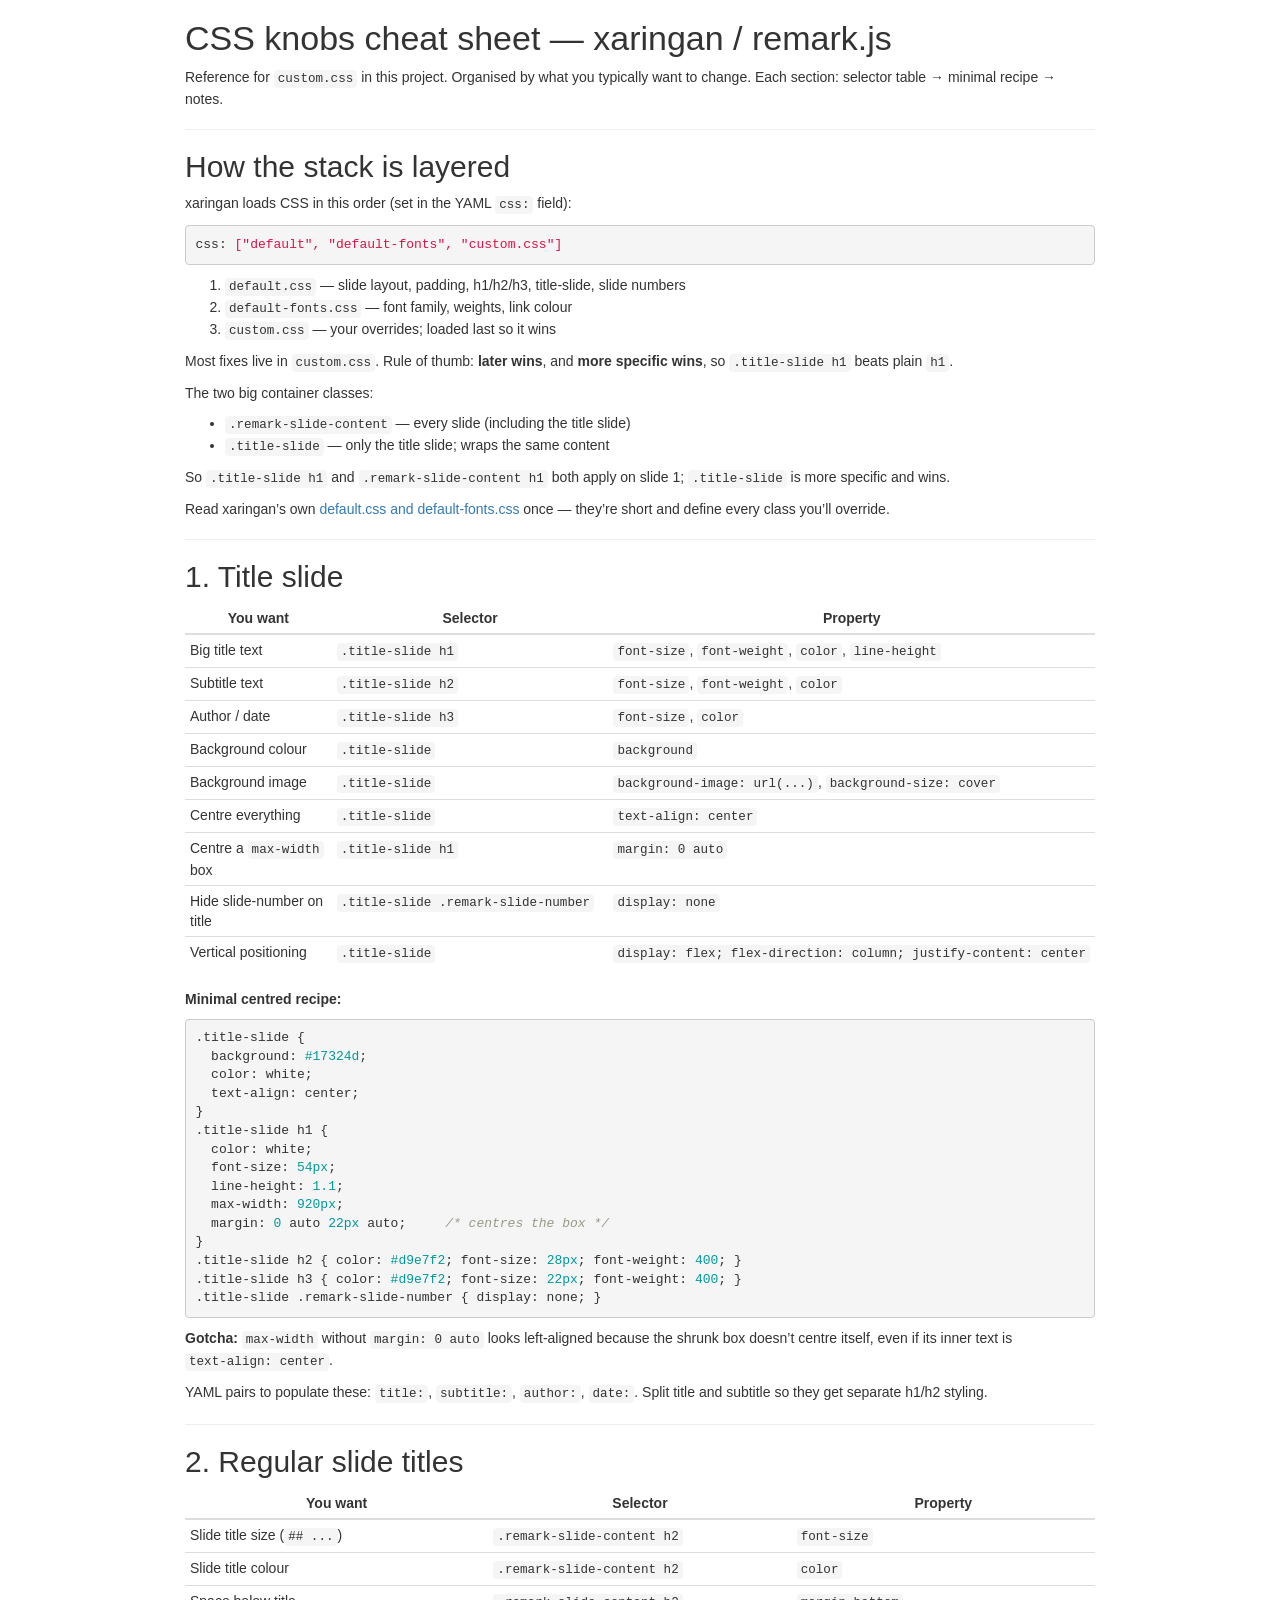
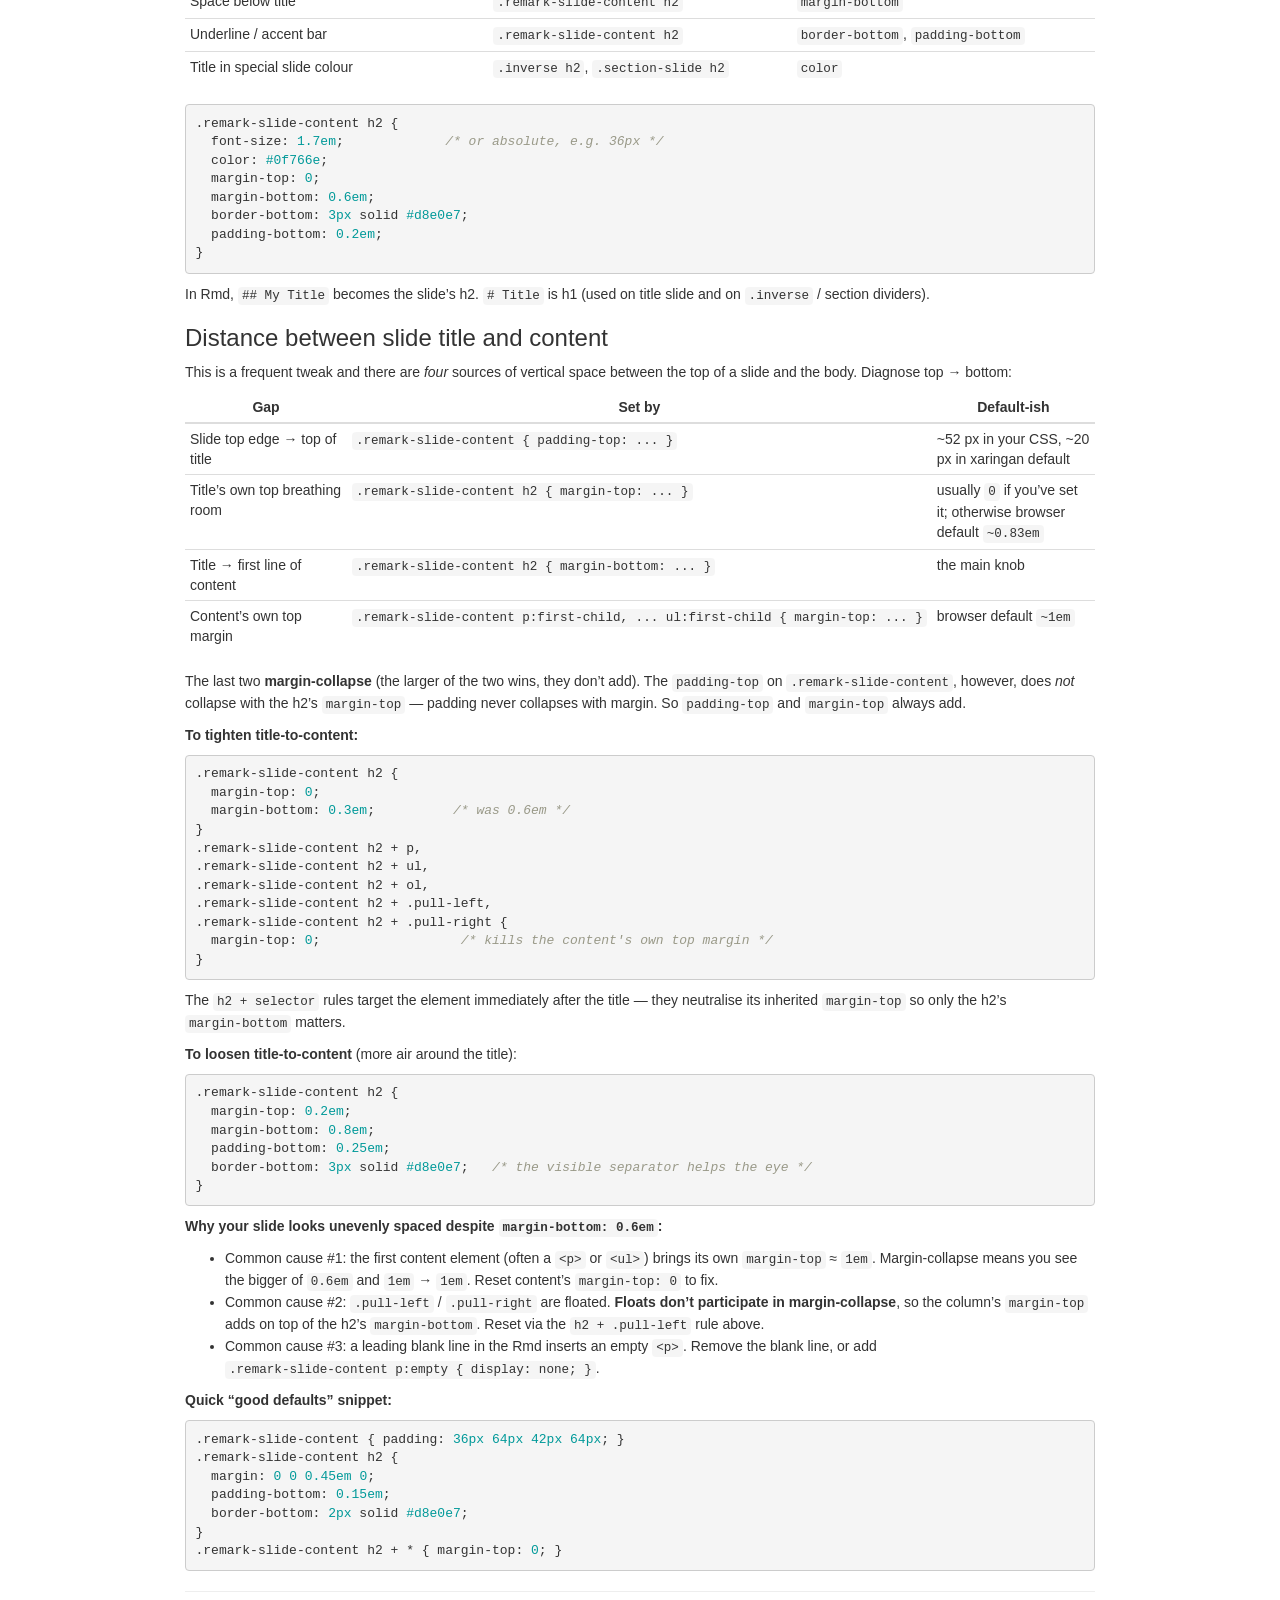
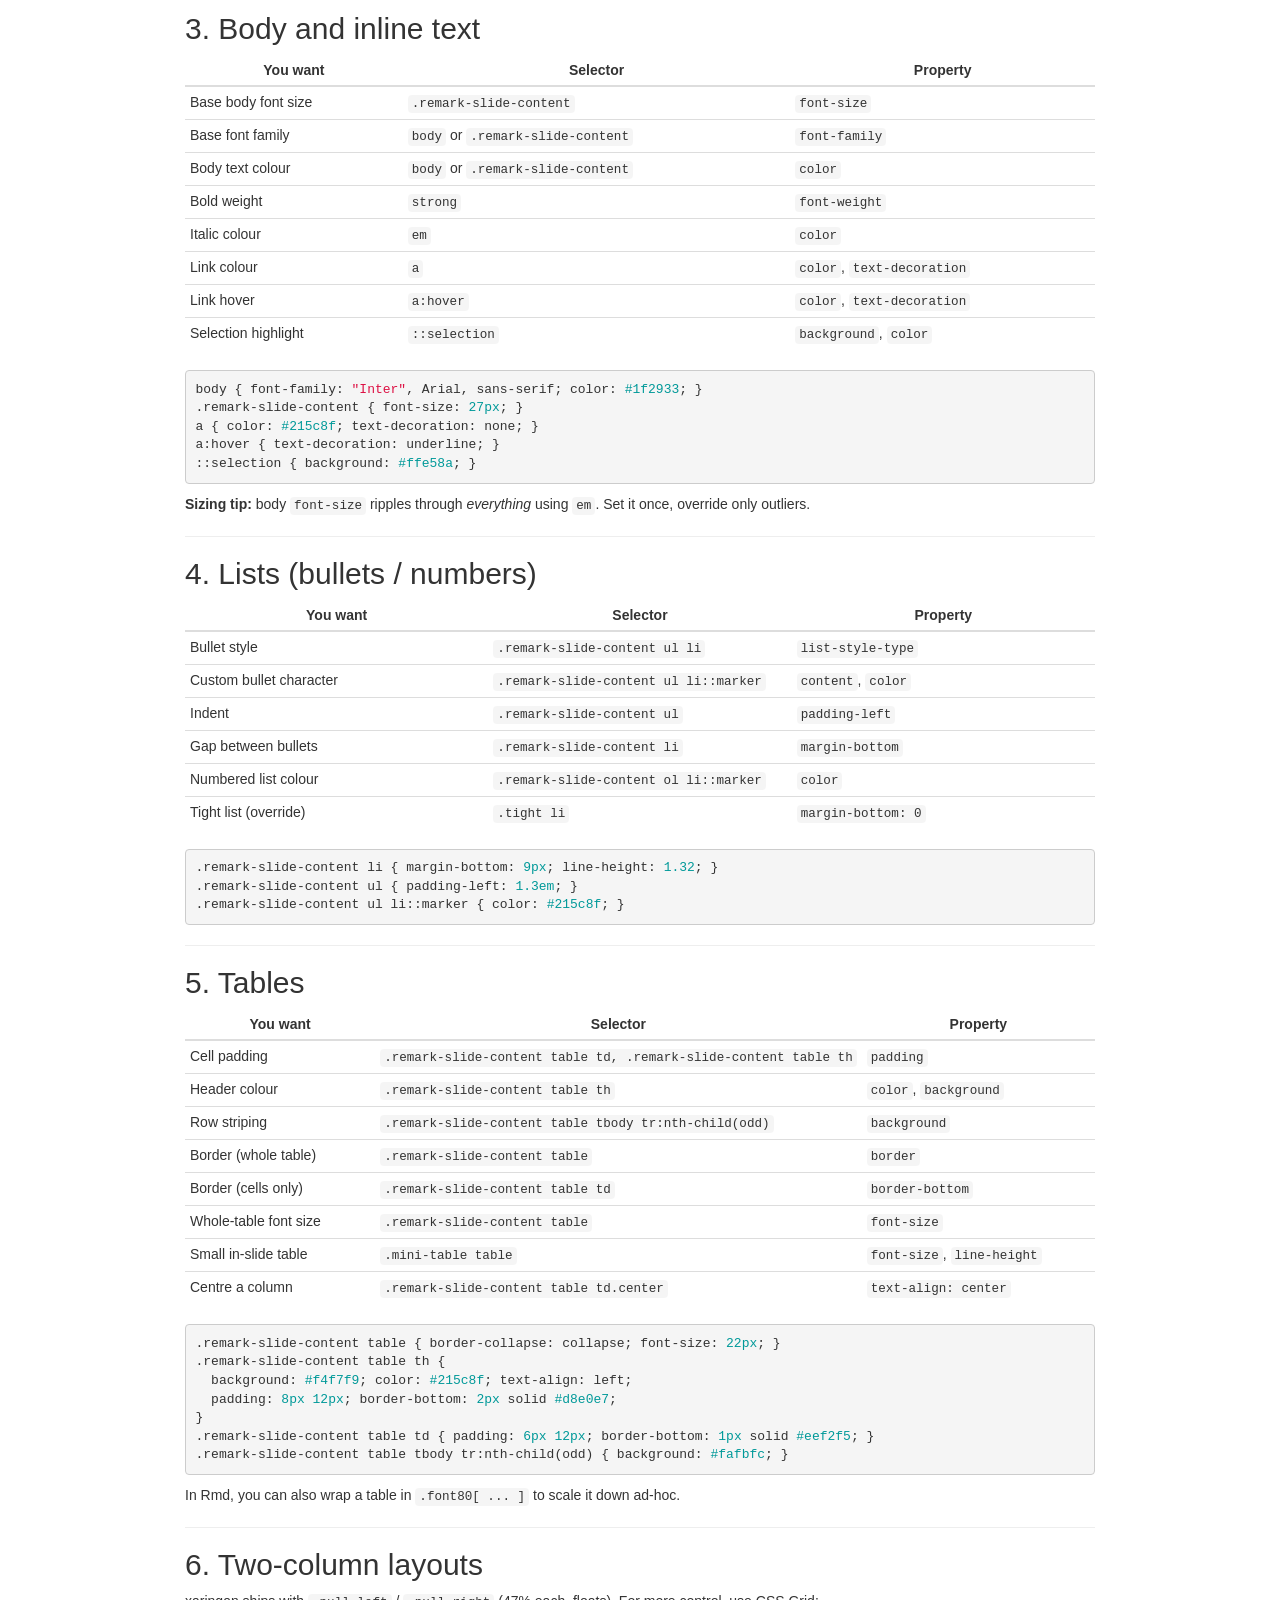
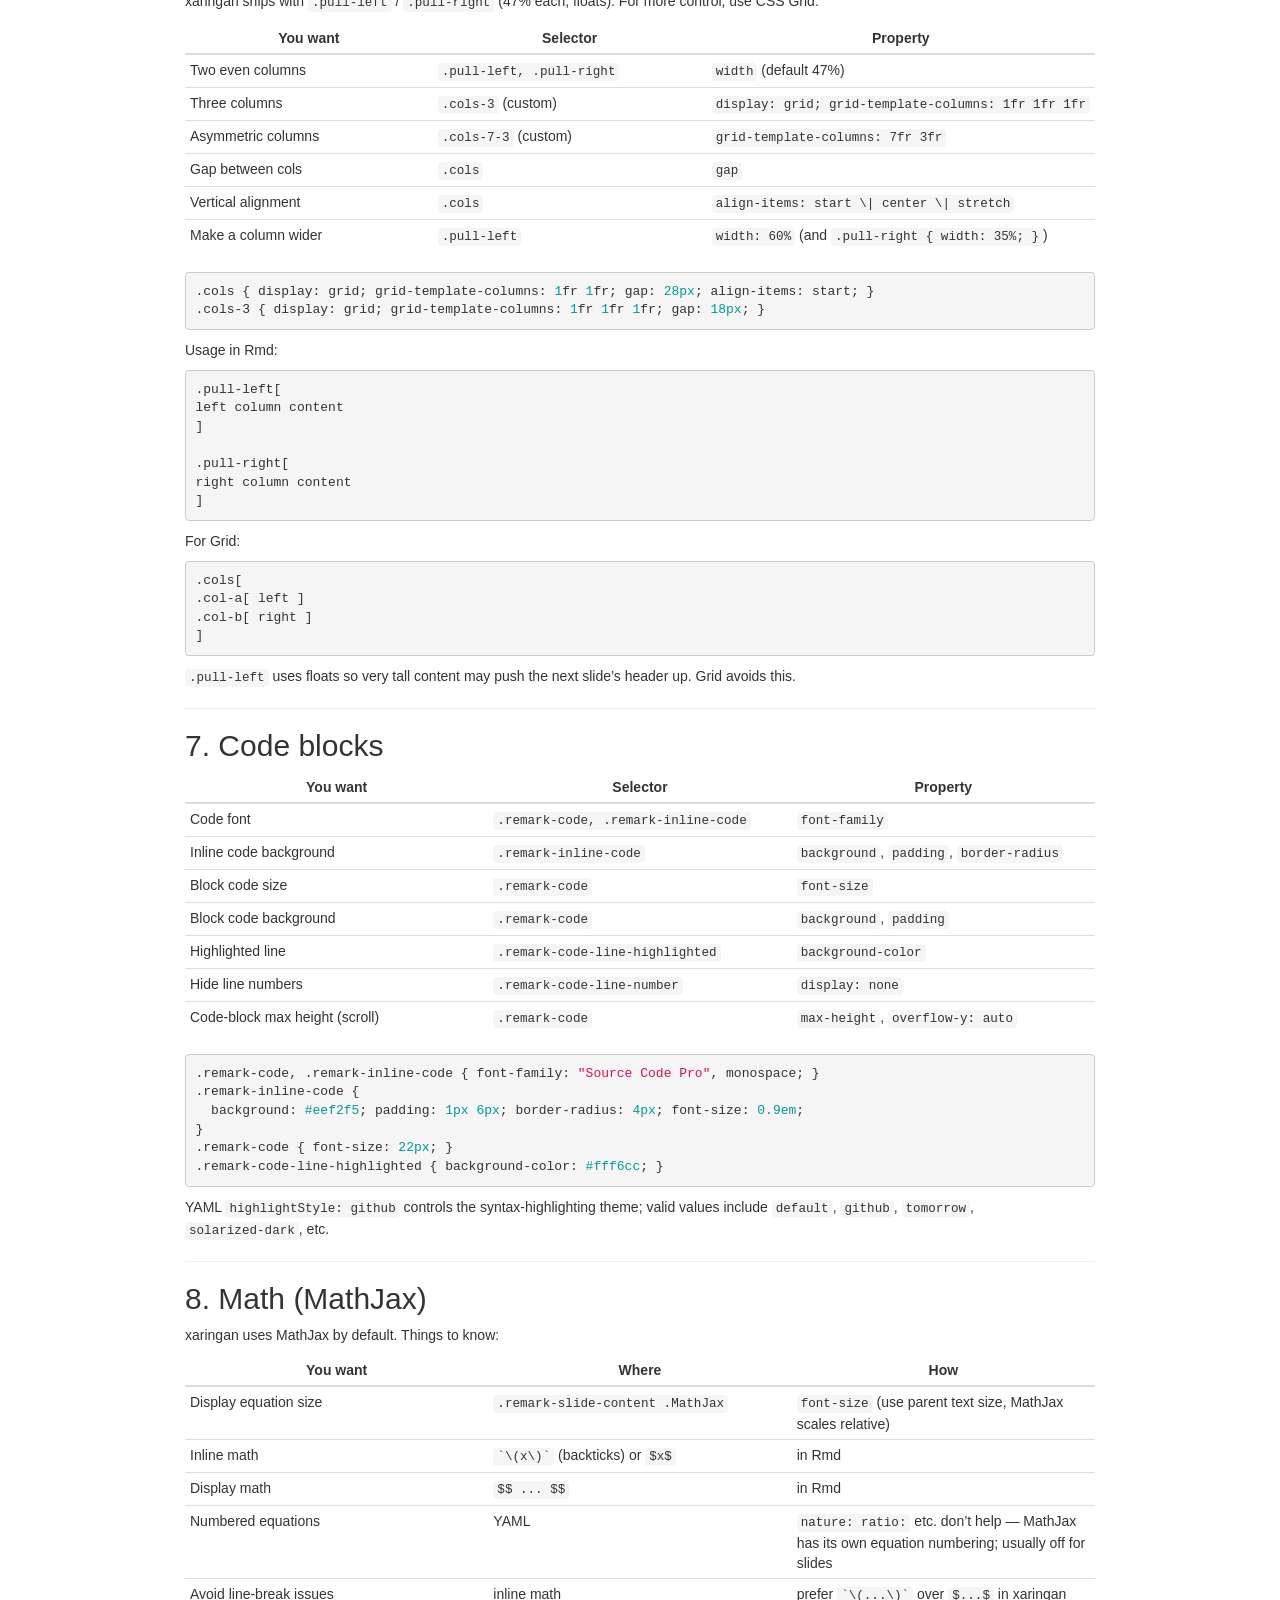
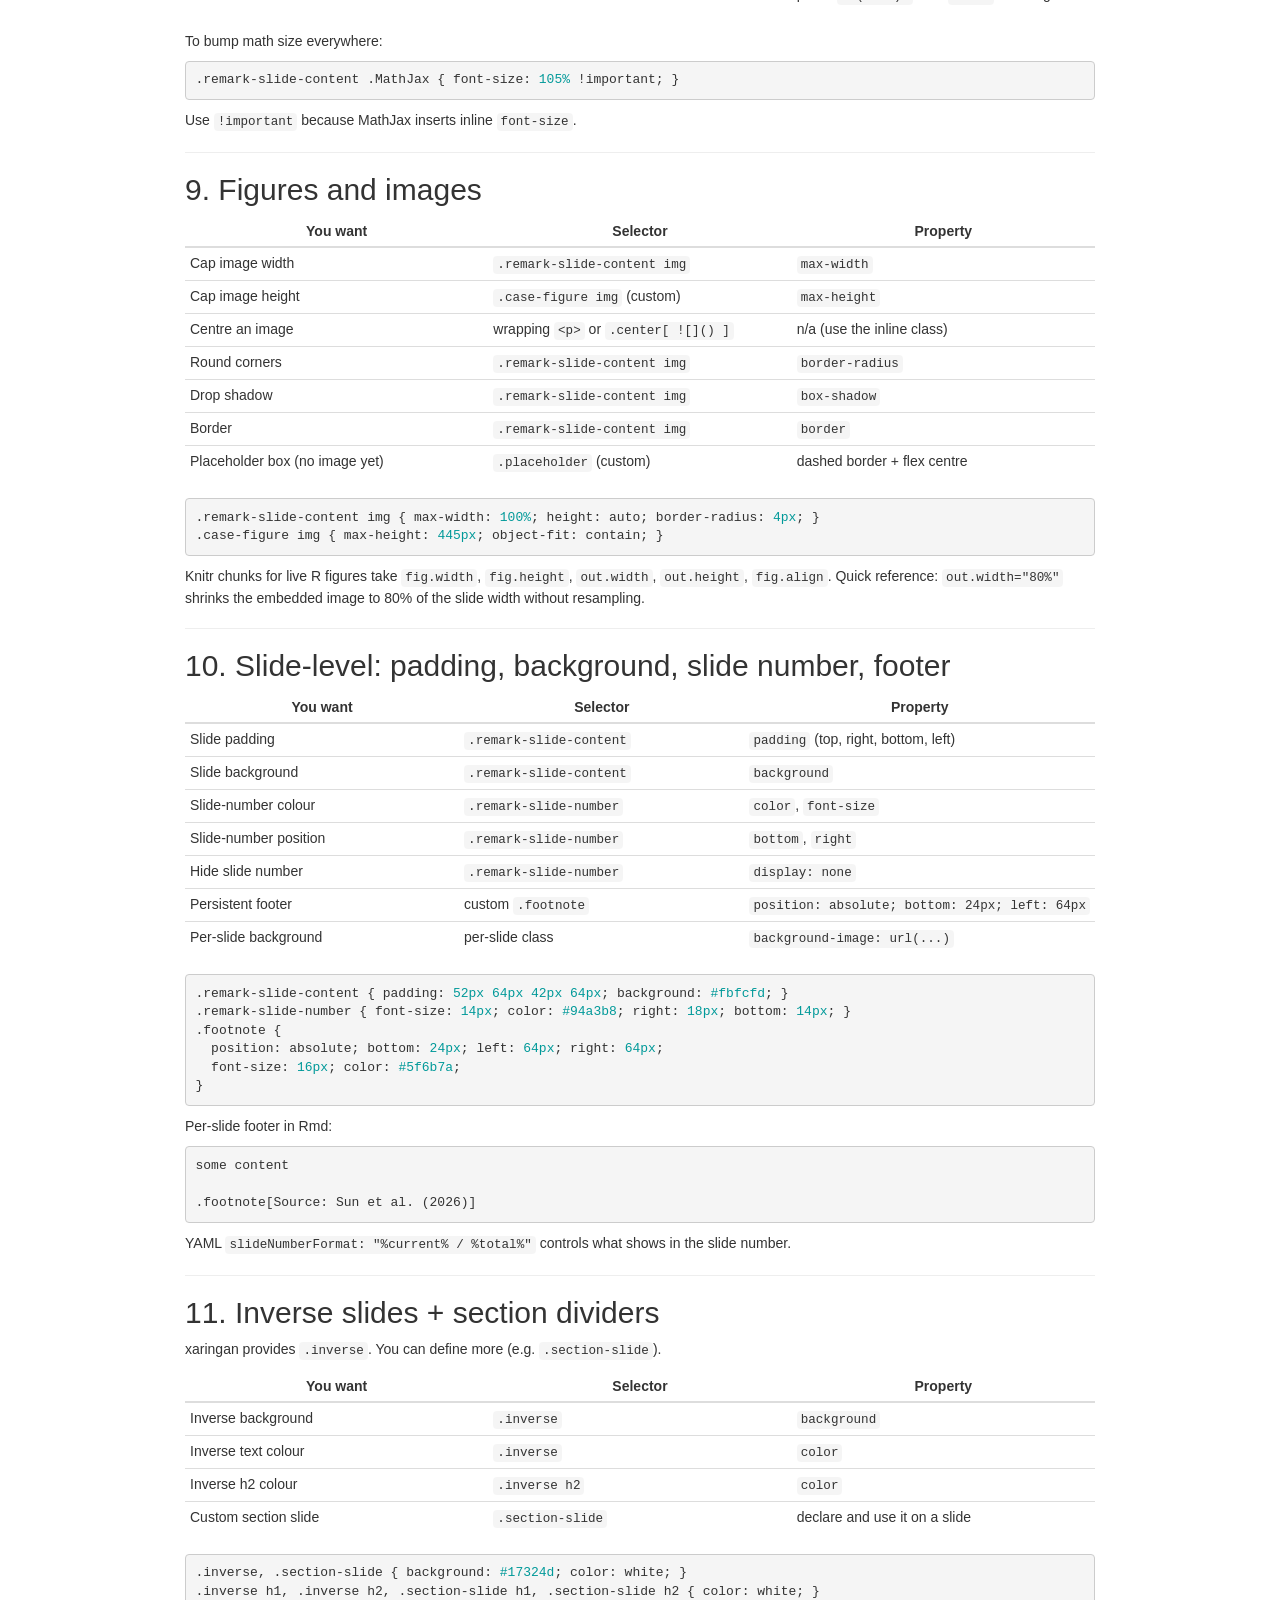
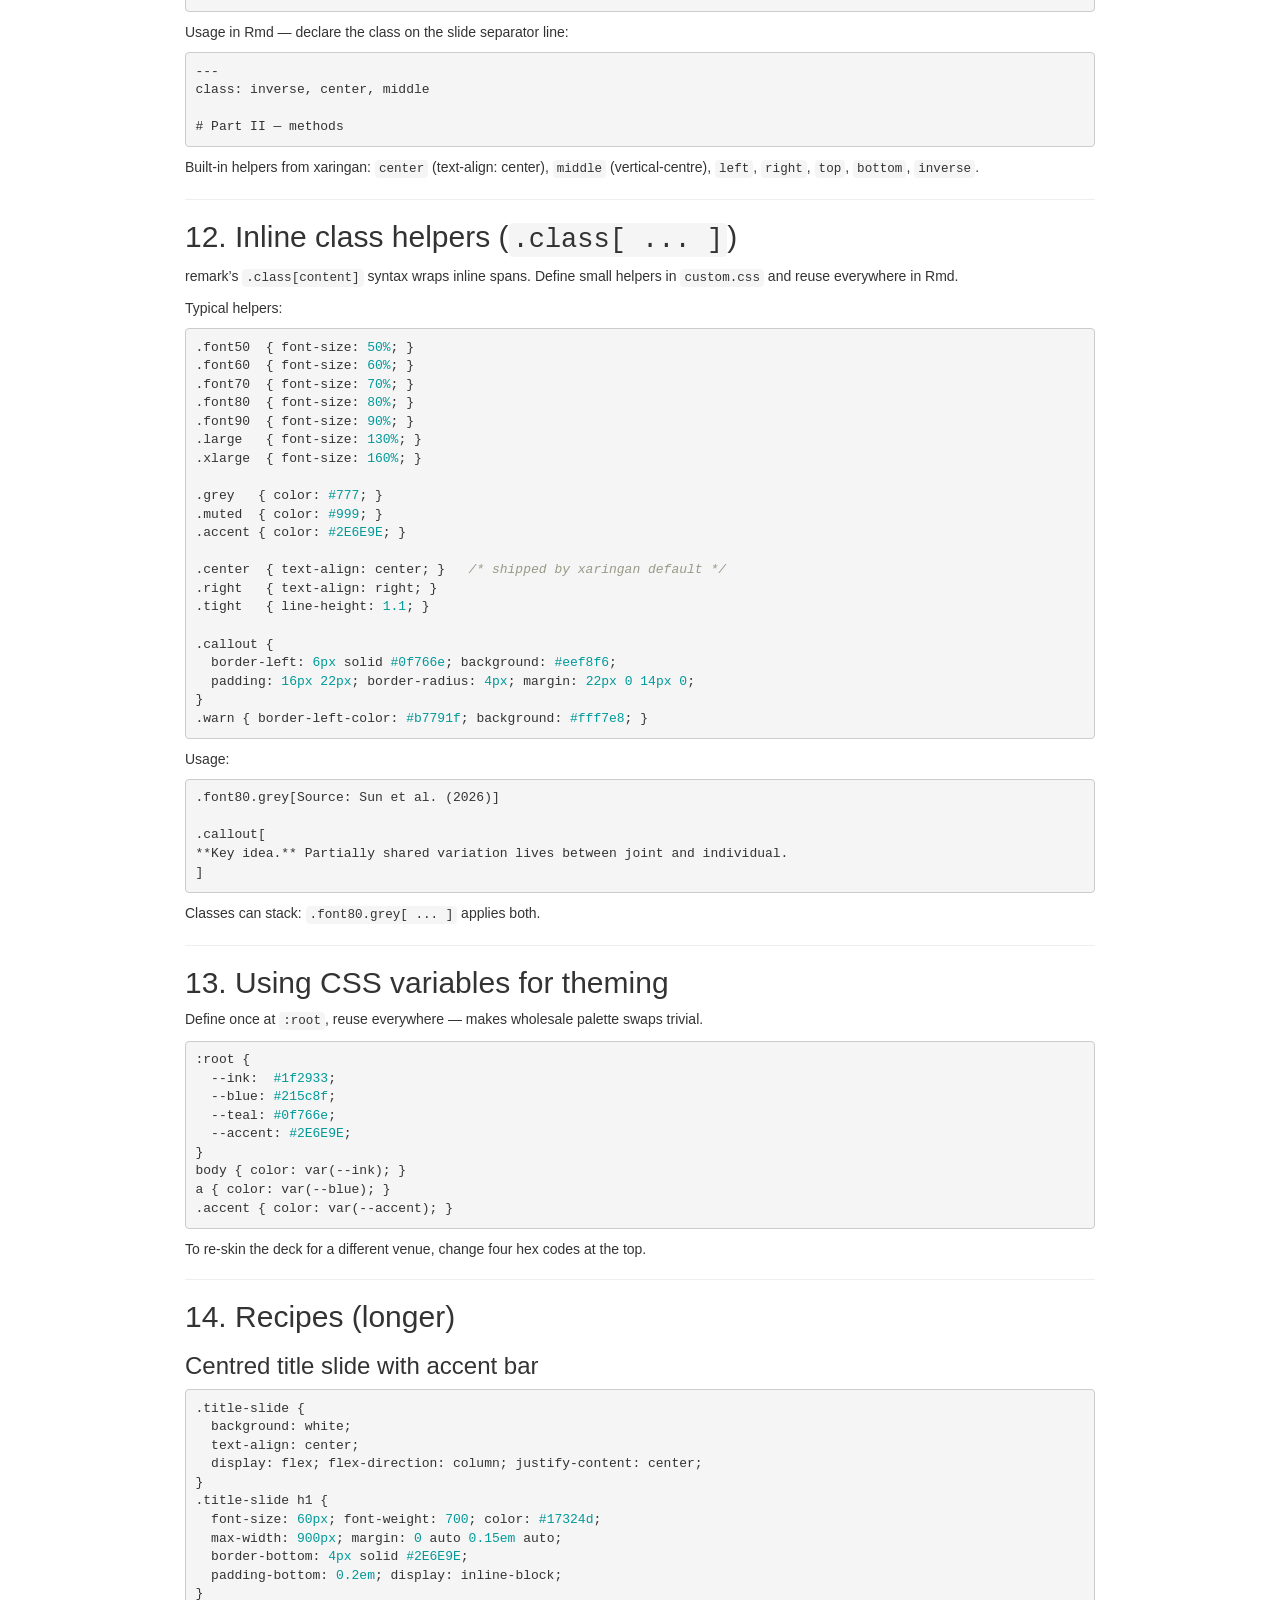
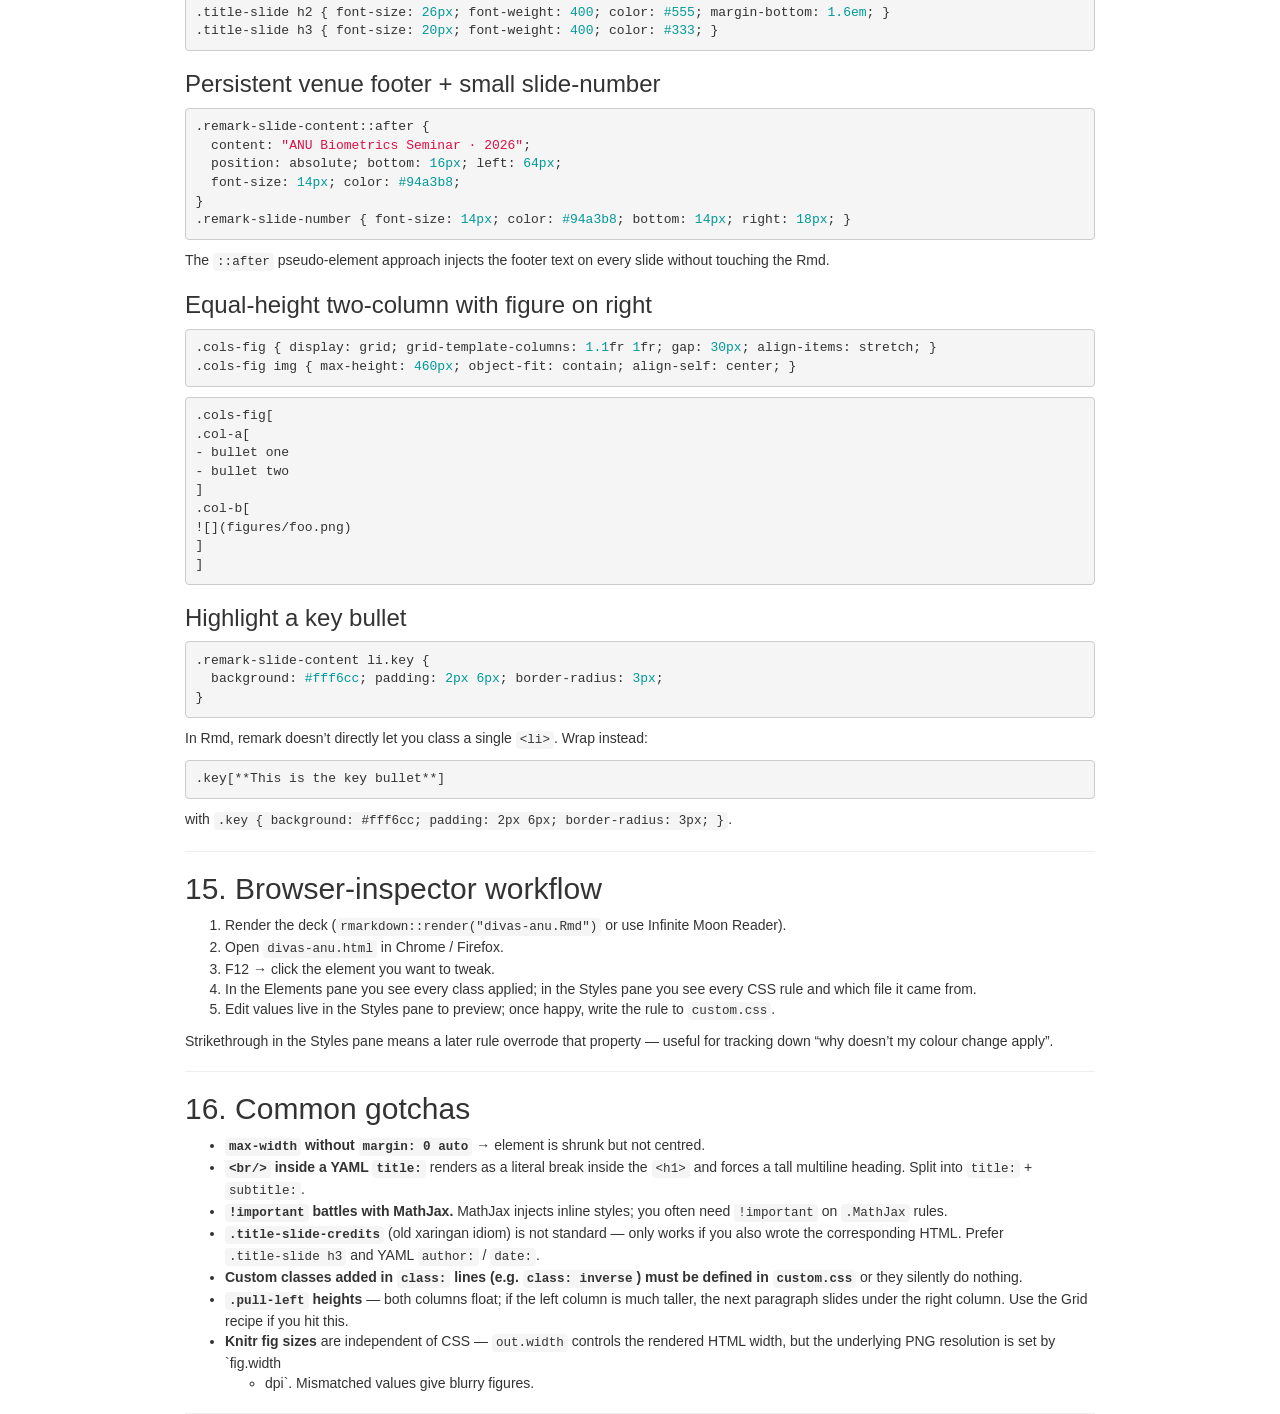
==== commit 0e0cfaaf: "updated css guide" ====
--- a/css-cheatsheet.html
+++ b/css-cheatsheet.html
@@ -534,7 +534,105 @@
 <p>In Rmd, <code>## My Title</code> becomes the slide’s h2.
 <code># Title</code> is h1 (used on title slide and on
 <code>.inverse</code> / section dividers).</p>
-<hr />
+<div id="distance-between-slide-title-and-content" class="section level3">
+<h3>Distance between slide title and content</h3>
+<p>This is a frequent tweak and there are <em>four</em> sources of
+vertical space between the top of a slide and the body. Diagnose top →
+bottom:</p>
+<table>
+<colgroup>
+<col width="33%" />
+<col width="33%" />
+<col width="33%" />
+</colgroup>
+<thead>
+<tr class="header">
+<th>Gap</th>
+<th>Set by</th>
+<th>Default-ish</th>
+</tr>
+</thead>
+<tbody>
+<tr class="odd">
+<td>Slide top edge → top of title</td>
+<td><code>.remark-slide-content { padding-top: ... }</code></td>
+<td>~52 px in your CSS, ~20 px in xaringan default</td>
+</tr>
+<tr class="even">
+<td>Title’s own top breathing room</td>
+<td><code>.remark-slide-content h2 { margin-top: ... }</code></td>
+<td>usually <code>0</code> if you’ve set it; otherwise browser default
+<code>~0.83em</code></td>
+</tr>
+<tr class="odd">
+<td>Title → first line of content</td>
+<td><code>.remark-slide-content h2 { margin-bottom: ... }</code></td>
+<td>the main knob</td>
+</tr>
+<tr class="even">
+<td>Content’s own top margin</td>
+<td><code>.remark-slide-content p:first-child, ... ul:first-child { margin-top: ... }</code></td>
+<td>browser default <code>~1em</code></td>
+</tr>
+</tbody>
+</table>
+<p>The last two <strong>margin-collapse</strong> (the larger of the two
+wins, they don’t add). The <code>padding-top</code> on
+<code>.remark-slide-content</code>, however, does <em>not</em> collapse
+with the h2’s <code>margin-top</code> — padding never collapses with
+margin. So <code>padding-top</code> and <code>margin-top</code> always
+add.</p>
+<p><strong>To tighten title-to-content:</strong></p>
+<pre class="css"><code>.remark-slide-content h2 {
+  margin-top: 0;
+  margin-bottom: 0.3em;          /* was 0.6em */
+}
+.remark-slide-content h2 + p,
+.remark-slide-content h2 + ul,
+.remark-slide-content h2 + ol,
+.remark-slide-content h2 + .pull-left,
+.remark-slide-content h2 + .pull-right {
+  margin-top: 0;                  /* kills the content&#39;s own top margin */
+}</code></pre>
+<p>The <code>h2 + selector</code> rules target the element immediately
+after the title — they neutralise its inherited <code>margin-top</code>
+so only the h2’s <code>margin-bottom</code> matters.</p>
+<p><strong>To loosen title-to-content</strong> (more air around the
+title):</p>
+<pre class="css"><code>.remark-slide-content h2 {
+  margin-top: 0.2em;
+  margin-bottom: 0.8em;
+  padding-bottom: 0.25em;
+  border-bottom: 3px solid #d8e0e7;   /* the visible separator helps the eye */
+}</code></pre>
+<p><strong>Why your slide looks unevenly spaced despite
+<code>margin-bottom: 0.6em</code>:</strong></p>
+<ul>
+<li>Common cause #1: the first content element (often a
+<code>&lt;p&gt;</code> or <code>&lt;ul&gt;</code>) brings its own
+<code>margin-top</code> ≈ <code>1em</code>. Margin-collapse means you
+see the bigger of <code>0.6em</code> and <code>1em</code> →
+<code>1em</code>. Reset content’s <code>margin-top: 0</code> to
+fix.</li>
+<li>Common cause #2: <code>.pull-left</code> / <code>.pull-right</code>
+are floated. <strong>Floats don’t participate in
+margin-collapse</strong>, so the column’s <code>margin-top</code> adds
+on top of the h2’s <code>margin-bottom</code>. Reset via the
+<code>h2 + .pull-left</code> rule above.</li>
+<li>Common cause #3: a leading blank line in the Rmd inserts an empty
+<code>&lt;p&gt;</code>. Remove the blank line, or add
+<code>.remark-slide-content p:empty { display: none; }</code>.</li>
+</ul>
+<p><strong>Quick “good defaults” snippet:</strong></p>
+<pre class="css"><code>.remark-slide-content { padding: 36px 64px 42px 64px; }
+.remark-slide-content h2 {
+  margin: 0 0 0.45em 0;
+  padding-bottom: 0.15em;
+  border-bottom: 2px solid #d8e0e7;
+}
+.remark-slide-content h2 + * { margin-top: 0; }</code></pre>
+<hr />
+</div>
 </div>
 <div id="body-and-inline-text" class="section level2">
 <h2>3. Body and inline text</h2>
